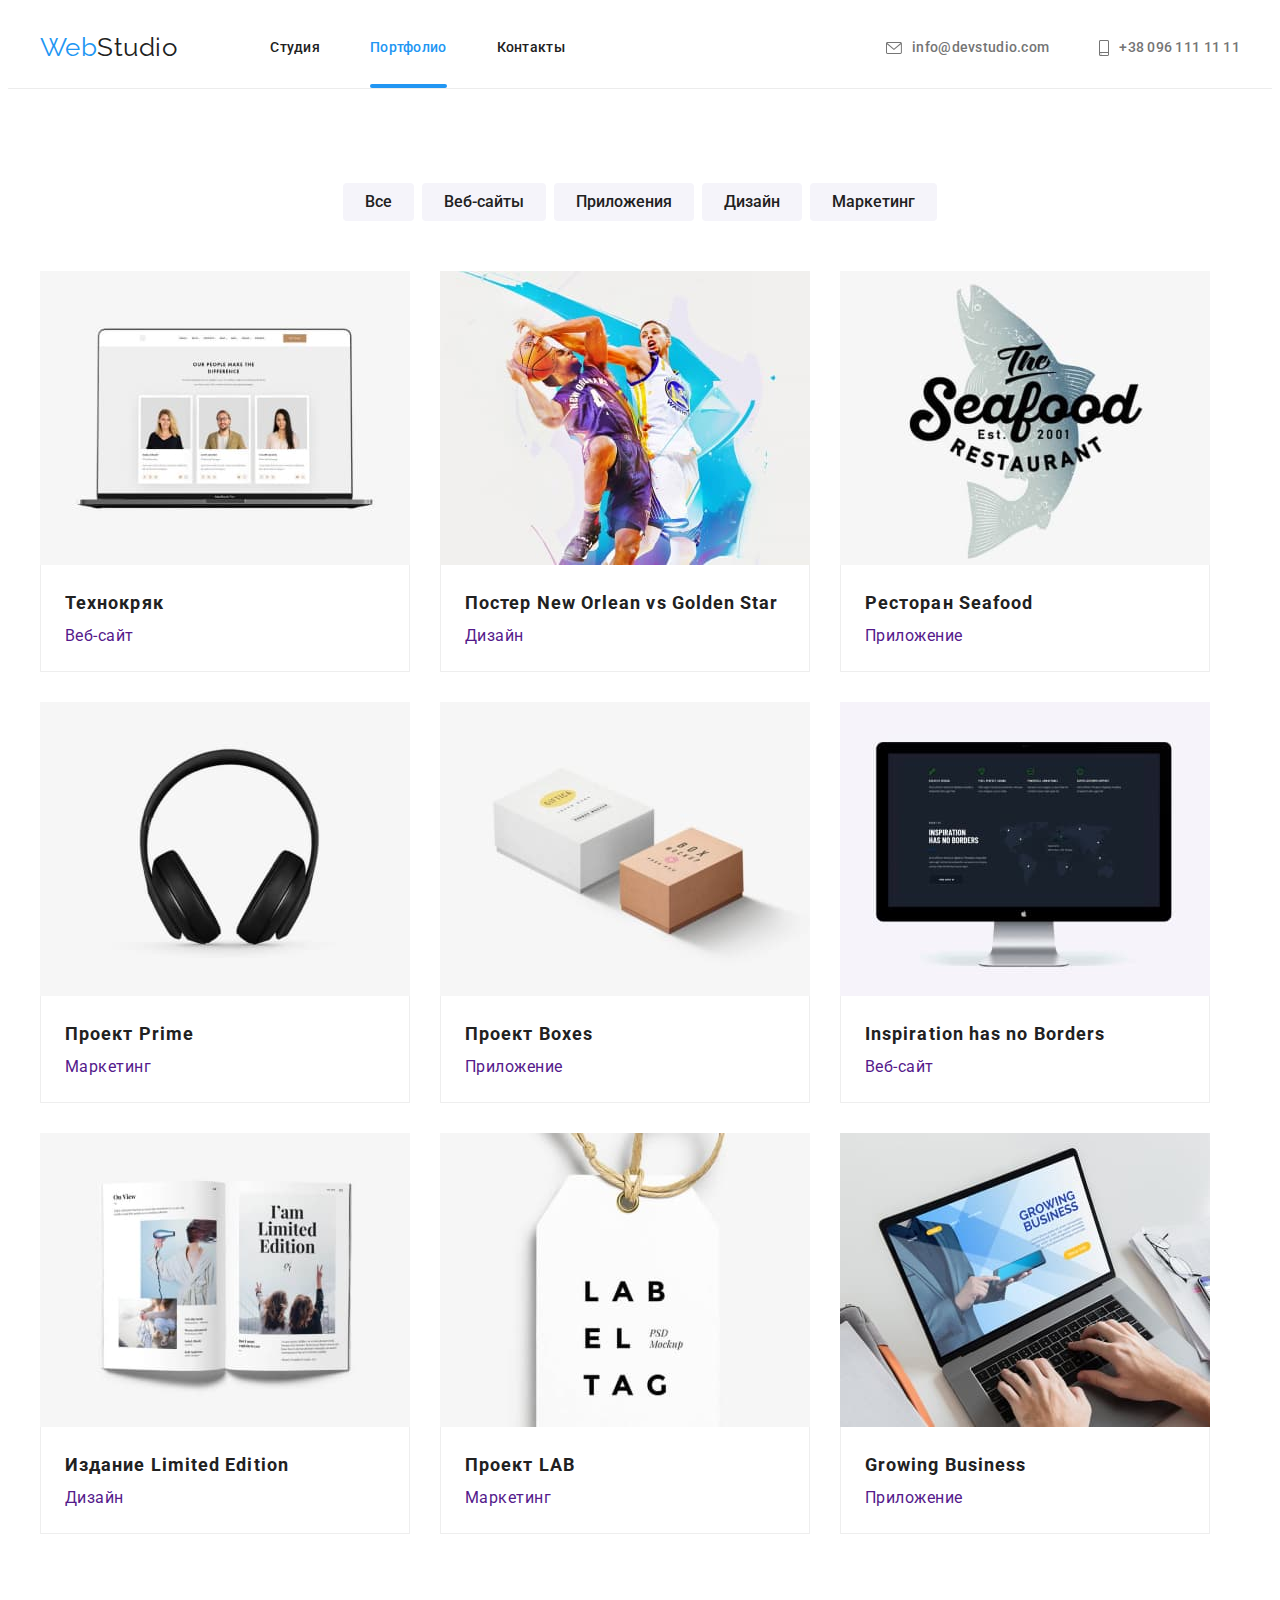
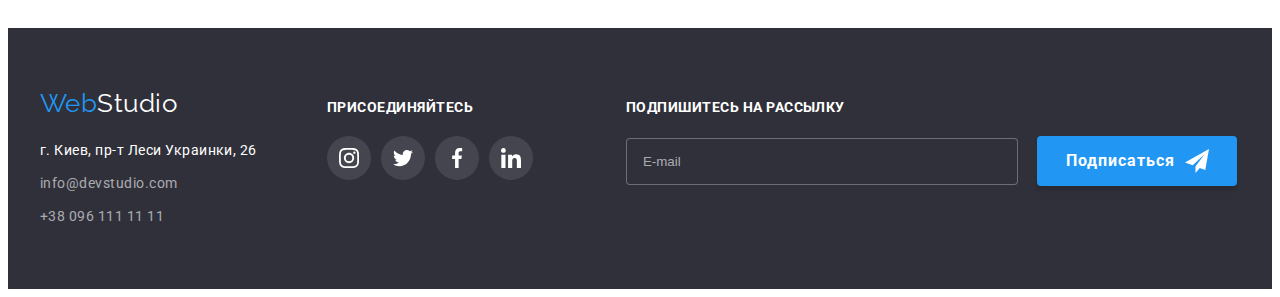
==== portfolio.html @ 21bdf168 "копирует файлы с д/з №7" ====
<!DOCTYPE html>
<html lang="ru">
<head>
    <meta charset="UTF-8">
    <meta http-equiv="X-UA-Compatible" content="IE=edge">
    <meta name="viewport" content="width=device-width, initial-scale=1.0">
    <link rel="preconnect" href="https://fonts.googleapis.com">
    <link rel="preconnect" href="https://fonts.gstatic.com" crossorigin>
    <link
        href="https://fonts.googleapis.com/css2?family=Raleway:wght@700&family=Roboto:wght@400;500;700;900&display=swap"
        rel="stylesheet">
    <link rel="stylesheet" href="https://cdnjs.cloudflare.com/ajax/libs/modern-normalize/1.1.0/modern-normalize.min.css"
        integrity="sha512-wpPYUAdjBVSE4KJnH1VR1HeZfpl1ub8YT/NKx4PuQ5NmX2tKuGu6U/JRp5y+Y8XG2tV+wKQpNHVUX03MfMFn9Q=="
        crossorigin="anonymous" referrerpolicy="no-referrer" />
    <link rel="stylesheet" href="./css/main.min.css">
    <title>Web Studio</title>
</head>
<body>
    <!-- Header -->
    <header class="page-header">
        <div class="container page-header__container">
            <a class="logo" href="./index.html"><span class="logo__first-word">Web</span>Studio</a>
            <nav class="nav">
                <ul class="nav__list">
                    <li class="nav__item"><a class="nav__link" href="./index.html">Студия</a></li>
                    <li class="nav__item"><a class="nav__link nav__link--current" href="./portfolio.html">Портфолио</a></li>
                    <li class="nav__item"><a class="nav__link" href="">Контакты</a></li>
                </ul>
            </nav>
            <ul class="head-contacts">
                <li class="head-contacts__item"><a class="head-contacts__link" href="mailto:info@devstudio.com">
                        <svg class="head-contacts__icon" width="16" height="12">
                            <use href="./images/icons.svg#icon-envelope"></use>
                        </svg>
                        <span>info@devstudio.com</span></a></li>
                <li class="head-contacts__item"><a class="head-contacts__link" href="tel:+380961111111">
                        <svg class="head-contacts__icon" width="10" height="16">
                            <use href="./images/icons.svg#icon-smartphone"></use>
                        </svg>
                        +38 096 111 11 11</a></li>
            </ul>
        </div>
    </header>
    <!-- Main section -->
    <main class="section">
        <section class="container">
            <!-- Buttons -->
            <ul class="port-buttons">
                <li class="port-button"><button class="port-button__link" type="button">Все</button></li>
                <li class="port-button"><button class="port-button__link" type="button">Веб-сайты</button></li>
                <li class="port-button"><button class="port-button__link" type="button">Приложения</button></li>
                <li class="port-button"><button class="port-button__link" type="button">Дизайн</button></li>
                <li class="port-button"><button class="port-button__link" type="button">Маркетинг</button></li>
            </ul>
            <!-- Cards -->
            <ul class="port-cards">
                <li class="port-card">
                    <a class="port-card__link" href="">
                        <div class="port-card__thumb">
                            <img class="port-card__img" src="./images/notebook.jpg" alt="ноутбук" width="370">
                            <div class="port-card__overlay">
                                <p class="port-card__label">Технокряк это современная площадка распространения коронавируса. Компании используют эту для цифрового 
                                    шпионажа и атак на защищённые сервера конкурентов.</p>
                            </div>
                        </div>                        
                        <div class="port-card__text">
                            <h2 class="port-card__title">Технокряк</h2>
                            <p class="port-card__desc">Веб-сайт</p>
                        </div>
                    </a>
                </li>
                <li class="port-card">
                    <a class="port-card__link" href="">
                        <div class="port-card__thumb">
                            <img class="port-card__img" src="./images/basketball.jpg" alt="Два баскетболиста с мячом" width="370">
                            <div class="port-card__overlay">
                                <p class="port-card__label">Технокряк это современная площадка распространения коронавируса. Компании используют эту для
                                        цифрового  шпионажа и атак на защищённые сервера конкурентов.</p>
                            </div>
                        </div>
                        <div class="port-card__text">
                            <h2 class="port-card__title">Постер New Orlean vs Golden Star</h2>
                            <p class="port-card__desc">Дизайн</p>
                         </div>
                    </a>
                </li>
                <li class="port-card">
                    <a class="port-card__link" href="">
                        <div class="port-card__thumb">
                            <img class="port-card__img" src="./images/shark.jpg" alt="Акула (эмблема ресторанов Seafood)" width="370">
                            <div class="port-card__overlay">
                                    <p class="port-card__label">Технокряк это современная площадка распространения коронавируса. Компании используют эту для
                                        цифрового шпионажа и атак на защищённые сервера конкурентов.</p>
                            </div>
                        </div>
                        <div class="port-card__text">
                            <h2 class="port-card__title">Ресторан Seafood</h2>
                            <p class="port-card__desc">Приложение</p>
                         </div>
                    </a>
                </li>
                <li class="port-card">
                    <a class="port-card__link" href="">
                        <div class="port-card__thumb">
                            <img class="port-card__img" src="./images/headphones.jpg" alt="Наушники" width="370">
                            <div class="port-card__overlay">
                                    <p class="port-card__label">Технокряк это современная площадка распространения коронавируса. Компании используют эту для
                                        цифрового шпионажа и атак на защищённые сервера конкурентов.</p>
                            </div>
                        </div>
                        <div class="port-card__text">
                            <h2 class="port-card__title">Проект Prime</h2>
                            <p class="port-card__desc">Маркетинг</p>
                        </div>
                    </a>
                </li>
                <li class="port-card">
                    <a class="port-card__link" href="">
                        <div class="port-card__thumb">
                            <img class="port-card__img" src="./images/boxes.jpg" alt="Две картонные коробки" width="370">
                            <div class="port-card__overlay">
                                    <p class="port-card__label">Технокряк это современная площадка распространения коронавируса. Компании используют эту для
                                        цифрового шпионажа и атак на защищённые сервера конкурентов.</p>
                            </div>
                        </div>
                        <div class="port-card__text">
                            <h2 class="port-card__title">Проект Boxes</h2>
                            <p class="port-card__desc">Приложение</p>
                        </div>
                    </a>
                </li>
                <li class="port-card">
                    <a class="port-card__link" href="">
                        <div class="port-card__thumb">
                            <img class="port-card__img" src="./images/monitor.jpg" alt="Монитор компьютера" width="370">
                            <div class="port-card__overlay">
                                    <p class="port-card__label">Технокряк это современная площадка распространения коронавируса. Компании используют эту для
                                        цифрового шпионажа и атак на защищённые сервера конкурентов.</p>
                            </div>
                        </div>
                        <div class="port-card__text">
                            <h2 class="port-card__title">Inspiration has no Borders</h2>
                            <p class="port-card__desc">Веб-сайт</p>
                        </div>
                    </a>
                </li>
                <li class="port-card">
                    <a class="port-card__link" href="">
                        <div class="port-card__thumb">
                            <img class="port-card__img" src="./images/magazine.jpg" alt="Журнал" width="370">
                            <div class="port-card__overlay">
                                    <p class="port-card__label">Технокряк это современная площадка распространения коронавируса. Компании используют эту для
                                        цифрового шпионажа и атак на защищённые сервера конкурентов.</p>
                            </div>
                        </div>
                        <div class="port-card__text">
                            <h2 class="port-card__title">Издание Limited Edition</h2>
                            <p class="port-card__desc">Дизайн</p>
                        </div>
                    </a>
                </li>
                <li class="port-card">
                    <a class="port-card__link" href="">
                        <div class="port-card__thumb">
                            <img class="port-card__img" src="./images/label.jpg" alt="бирка" width="370">
                            <div class="port-card__overlay">
                                    <p class="port-card__label">Технокряк это современная площадка распространения коронавируса. Компании используют эту для
                                        цифрового шпионажа и атак на защищённые сервера конкурентов.</p>
                            </div>
                        </div>
                        <div class="port-card__text">
                            <h2 class="port-card__title">Проект LAB</h2>
                            <p class="port-card__desc">Маркетинг</p>
                        </div>
                    </a>
                </li>
                <li class="port-card">
                    <a class="port-card__link" href="">
                        <div class="port-card__thumb">
                            <img class="port-card__img" src="./images/laptop.jpg" alt="Руки человека на клавиатуре ноутбука" width="370">
                            <div class="port-card__overlay">
                                <p class="port-card__label">Технокряк это современная площадка распространения коронавируса. Компании используют эту для
                                        цифрового шпионажа и атак на защищённые сервера конкурентов.</p>
                            </div>
                        </div>
                        <div class="port-card__text">
                            <h2 class="port-card__title">Growing Business</h2>
                            <p class="port-card__desc">Приложение</p>
                        </div>
                    </a>
                </li>                                                                                                                  
            </ul>
        </section>
    </main>
    <!-- Footer -->
    <footer class="footer">
        <div class="container footer__container">
            <div class="footer__box">
                <a class="logo footer__logo link" href="./index.html"><span class="logo__first-word">Web</span>Studio</a>
                <address>
                    <ul class="foot-contacts">
                        <li class="foot-contacts__item"><a class="foot-contacts__link foot-contacts__link--light-color"
                                href="https://goo.gl/maps/nCjtymXbm6rQkcYK9">г. Киев, пр-т Леси Украинки, 26</a></li>
                        <li class="foot-contacts__item"><a class="foot-contacts__link"
                                href="mailto:info@devstudio.com">info@devstudio.com</a>
                        </li>
                        <li class="foot-contacts__item"><a class="foot-contacts__link" href="tel:+380961111111">+38 096 111
                                11 11</a></li>
                    </ul>
                </address>
            </div>
            <div class="footer__box">
                <p class="footer-socials__call">присоединяйтесь</p>
                <ul class="footer-socials__list">
                    <li class="footer-socials__item">
                        <a class="footer-socials__link" href="" aria-label="instagram">
                            <svg class="footer-socials__icon" width="20" height="20">
                                <use href="./images/icons.svg#icon-instagram"></use>
                            </svg>
                        </a>
                    </li>
                    <li class="footer-socials__item">
                        <a class="footer-socials__link" href="" aria-label="twitter">
                            <svg class="footer-socials__icon" width="20" height="20">
                                <use href="./images/icons.svg#icon-twitter"></use>
                            </svg>
                        </a>
                    </li>
                    <li class="footer-socials__item">
                        <a class="footer-socials__link" href="" aria-label="facebook">
                            <svg class="footer-socials__icon" width="20" height="20">
                                <use href="./images/icons.svg#icon-facebook"></use>
                            </svg>
                        </a>
                    </li>
                    <li class="footer-socials__item">
                        <a class="footer-socials__link" href="" aria-label="linkedin">
                            <svg class="footer-socials__icon" width="20" height="20">
                                <use href="./images/icons.svg#icon-linkedin"></use>
                            </svg>
                        </a>
                    </li>
                </ul>
            </div>
            <div class="footer__box">
                <form name="signup-form">
                    <p class="signup__call">Подпишитесь на рассылку</p>
                    <label>
                        <input type="email" name="email" class="signup__input" placeholder="E-mail" />
                    </label>
                    <button type="submit" class="button">
                        <span>Подписаться</span>
                        <svg class="signup__icon" width="24" height="24">
                            <use href="./images/icons.svg#icon-send"></use>
                        </svg>
                    </button>
                </form>
            </div>
        </div>
    </footer>
</body>
</html>
---- css/main.min.css ----
.nav__link,.head-contacts__link,.logo,.foot-contacts__link,.port-card__link{text-decoration:none}.nav__item,.head-contacts__item,.feature,.service,.member,.member__socials,.clients,.foot-contacts__item,.footer-socials__item,.port-buttons,.port-cards{list-style-type:none}.nav__link,.head-contacts__link{position:relative;font-size:14px;line-height:1.14;letter-spacing:0.02em;font-weight:500;-webkit-transition:color 250ms cubic-bezier(0.4, 0, 0.2, 1);transition:color 250ms cubic-bezier(0.4, 0, 0.2, 1)}.nav__link:hover,.head-contacts__link:hover,.nav__link:focus,.head-contacts__link:focus{color:#2196f3}.button,.port-button__link{cursor:pointer;border:none;border-radius:4px}.button{display:-webkit-inline-box;display:-ms-inline-flexbox;display:inline-flex;-webkit-box-align:center;-ms-flex-align:center;align-items:center;-webkit-box-pack:center;-ms-flex-pack:center;justify-content:center;padding:10px;min-width:200px;min-height:50px;font-family:inherit;font-weight:700;font-size:16px;line-height:1.87;letter-spacing:0.06em;color:#fff;background-color:#2196f3;-webkit-box-shadow:0px 4px 4px rgba(0,0,0,0.15);box-shadow:0px 4px 4px rgba(0,0,0,0.15);-webkit-transition:background-color 250ms cubic-bezier(0.4, 0, 0.2, 1);transition:background-color 250ms cubic-bezier(0.4, 0, 0.2, 1)}.button:hover,.button:focus{background-color:#188ce8}.contact-form__input,.contact-form__feedback{display:block;width:100%;border:1px solid rgba(33,33,33,0.2);border-radius:4px;color:#212121;-webkit-transition:border 250ms cubic-bezier(0.4, 0, 0.2, 1);transition:border 250ms cubic-bezier(0.4, 0, 0.2, 1);font-size:14px;line-height:1.14;letter-spacing:0.01em}.contact-form__input:focus,.contact-form__feedback:focus{border:1px solid #2196f3;outline:white}ul{margin:0;padding:0}h1,h2,h3,h4,h5,h6,p{margin:0}body{font-family:'Roboto', sans-serif;font-weight:400;letter-spacing:0.03em;color:#757575}.container{width:1200px;padding-left:15px;padding-right:15px;margin:0 auto}.section{padding-top:94px;padding-bottom:94px}.section--top-padding-no{padding-top:0}.section--grey{background-color:#f5f4fa}.section__title{margin-bottom:50px;font-size:36px;line-height:1.17;text-align:center;letter-spacing:0.03em;color:#212121}.page-header{border-bottom:1px solid #ececec}.page-header__container{display:-webkit-box;display:-ms-flexbox;display:flex;-webkit-box-align:center;-ms-flex-align:center;align-items:center}.nav__list{display:-webkit-box;display:-ms-flexbox;display:flex;margin-left:93px}.nav__item:not(:last-child){margin-right:50px}.nav__link{display:block;padding-top:32px;padding-bottom:32px;color:#212121}.nav__link--current{color:#2196f3}.nav__link--current::after{display:inline-block;position:absolute;content:'';left:0;bottom:0;width:100%;height:4px;border-radius:2px;background-color:#2196f3}.head-contacts{display:-webkit-box;display:-ms-flexbox;display:flex;margin-left:auto}.head-contacts__item:not(:last-child){margin-right:50px}.head-contacts__link{display:-webkit-box;display:-ms-flexbox;display:flex;-webkit-box-align:center;-ms-flex-align:center;align-items:center;padding-top:32px;padding-bottom:32px;color:#757575}.head-contacts__icon{margin-right:10px;fill:currentColor}.logo{display:inline-block;font-family:'Raleway', sans-serif;font-size:26px;line-height:1.2;font-weight:400;color:#212121}.logo__first-word{color:#2196f3}.hero{max-width:1600px;min-height:600px;margin-right:auto;margin-left:auto;padding-top:200px;padding-bottom:200px;text-align:center;background-image:-webkit-gradient(linear, left top, right top, from(rgba(47,48,58,0.4)), to(rgba(47,48,58,0.4))),url(../images/hero-background.jpg);background-image:linear-gradient(to right, rgba(47,48,58,0.4), rgba(47,48,58,0.4)),url(../images/hero-background.jpg);background-position:center;background-color:black}.site-title{max-width:696px;margin-left:auto;margin-right:auto;margin-bottom:30px;font-weight:900;font-size:44px;line-height:1.36;text-align:center;letter-spacing:0.06em;text-transform:uppercase;color:#fff}.backdrop{position:fixed;top:0;left:0;width:100%;height:100%;background-color:rgba(0,0,0,0.5);z-index:2;opacity:1;-webkit-transition:opacity 250ms cubic-bezier(0.4, 0, 0.2, 1);transition:opacity 250ms cubic-bezier(0.4, 0, 0.2, 1)}.backdrop.is-hidden{pointer-events:none;opacity:0}.backdrop.is-hidden .modal{-webkit-transform:translate(-50%, -50%) scale(1.1);transform:translate(-50%, -50%) scale(1.1);opacity:0}.modal{position:absolute;top:50%;left:50%;min-height:581px;width:528px;padding:40px 39px 40px 41px;border-radius:4px;text-align:center;background-color:#fff;-webkit-box-shadow:0px 1px 3px rgba(0,0,0,0.12),0px 1px 1px rgba(0,0,0,0.14),0px 2px 1px rgba(0,0,0,0.2);box-shadow:0px 1px 3px rgba(0,0,0,0.12),0px 1px 1px rgba(0,0,0,0.14),0px 2px 1px rgba(0,0,0,0.2);opacity:1;-webkit-transform:translate(-50%, -50%) scale(1);transform:translate(-50%, -50%) scale(1);-webkit-transition:opacity 250ms cubic-bezier(0.4, 0, 0.2, 1),-webkit-transform 250ms cubic-bezier(0.4, 0, 0.2, 1);transition:opacity 250ms cubic-bezier(0.4, 0, 0.2, 1),-webkit-transform 250ms cubic-bezier(0.4, 0, 0.2, 1);transition:transform 250ms cubic-bezier(0.4, 0, 0.2, 1),opacity 250ms cubic-bezier(0.4, 0, 0.2, 1);transition:transform 250ms cubic-bezier(0.4, 0, 0.2, 1),opacity 250ms cubic-bezier(0.4, 0, 0.2, 1),-webkit-transform 250ms cubic-bezier(0.4, 0, 0.2, 1)}.close-button{position:absolute;top:8px;right:8px;display:-webkit-inline-box;display:-ms-inline-flexbox;display:inline-flex;-webkit-box-align:center;-ms-flex-align:center;align-items:center;width:30px;height:30px;cursor:pointer;color:#000;background-color:#fff;border:1px solid rgba(0,0,0,0.1);border-radius:50%;-webkit-transition:color 250ms cubic-bezier(0.4, 0, 0.2, 1);transition:color 250ms cubic-bezier(0.4, 0, 0.2, 1)}.close-button:focus,.close-button:hover{color:#2196f3}.close-icon{fill:currentColor}.contact-form__call{margin-bottom:30px;font-weight:700;font-size:20px;line-height:1.15;color:#212121}.contact-form__field{position:relative;display:block}.contact-form__field:not(:last-child){margin-bottom:28px}.contact-form__label{position:absolute;top:-4px;left:0;-webkit-transform:translateY(-100%);transform:translateY(-100%);font-size:12px;line-height:1.14;letter-spacing:0.01em;color:#757575}.contact-form__input{padding:12px 42px}.contact-form__input:focus+.contact-form__icon{fill:#2196f3}.contact-form__icon{position:absolute;top:50%;left:12px;-webkit-transform:translateY(-50%);transform:translateY(-50%);-webkit-transition:fill 250ms cubic-bezier(0.4, 0, 0.2, 1);transition:fill 250ms cubic-bezier(0.4, 0, 0.2, 1)}.contact-form__feedback{height:120px;margin-top:4px;padding:12px 16px;resize:none;color:#212121}.contact-form__feedback::-webkit-input-placeholder{font-size:14px;line-height:1.14;letter-spacing:0.01em;color:rgba(117,117,117,0.5)}.contact-form__feedback:-ms-input-placeholder{font-size:14px;line-height:1.14;letter-spacing:0.01em;color:rgba(117,117,117,0.5)}.contact-form__feedback::-ms-input-placeholder{font-size:14px;line-height:1.14;letter-spacing:0.01em;color:rgba(117,117,117,0.5)}.contact-form__feedback::placeholder{font-size:14px;line-height:1.14;letter-spacing:0.01em;color:rgba(117,117,117,0.5)}.contact-form__policy{position:relative;display:block;margin-bottom:30px;font-size:14px;line-height:1.71;color:#757575}.contact-form__checkbox{-webkit-appearance:none;-moz-appearance:none;appearance:none}.contact-form__checkbox:checked ~ .checkbox-icon{background-color:#2196f3;border:none}.contact-form__agreement{color:#2196f3}.checkbox-icon{position:absolute;top:50%;left:0;-webkit-transform:translateY(-50%);transform:translateY(-50%);border:2px solid #212121;border-radius:2px}.features{display:-webkit-box;display:-ms-flexbox;display:flex}.feature{width:calc((100%-30px * 3) / 4);margin-right:30px}.feature:nth-child(4n){margin-right:0}.feature__thumb{display:-webkit-box;display:-ms-flexbox;display:flex;-webkit-box-align:center;-ms-flex-align:center;align-items:center;-webkit-box-pack:center;-ms-flex-pack:center;justify-content:center;width:270px;height:120px;border-radius:4px;margin-bottom:30px;background-color:#f5f4fa}.feature__subtitle{margin-bottom:10px;font-size:14px;line-height:1.14;text-transform:uppercase;color:#212121}.feature__desc{font-size:14px;line-height:1.71}.services{display:-webkit-box;display:-ms-flexbox;display:flex}.service{position:relative;text-align:center;z-index:1}.service:not(:nth-child(3n)){margin-right:30px}.service__img{display:block}.service__title{position:absolute;left:0;bottom:0;width:100%;padding-top:27px;padding-bottom:27px;overflow:hidden;font-weight:700;font-size:14px;line-height:1.14;text-transform:uppercase;color:#fff;background-color:rgba(47,48,58,0.8)}.members{display:-webkit-box;display:-ms-flexbox;display:flex}.member{-webkit-box-shadow:0px 1px 3px rgba(0,0,0,0.12),0px 1px 1px rgba(0,0,0,0.14),0px 2px 1px rgba(0,0,0,0.2);box-shadow:0px 1px 3px rgba(0,0,0,0.12),0px 1px 1px rgba(0,0,0,0.14),0px 2px 1px rgba(0,0,0,0.2);border-radius:0px 0px 4px 4px}.member:not(:nth-child(4n)){margin-right:30px}.member__about{padding:30px 32px;background-color:#fff}.member__name{font-weight:500;font-size:16px;line-height:1.19;text-align:center;color:#212121}.member__position{margin-top:10px;font-size:16px;line-height:1.19;text-align:center}.member__socials{display:-webkit-box;display:-ms-flexbox;display:flex;margin-top:16px}.member__social:not(:last-child){margin-right:10px}.member__link{display:-webkit-box;display:-ms-flexbox;display:flex;-webkit-box-align:center;-ms-flex-align:center;align-items:center;-webkit-box-pack:center;-ms-flex-pack:center;justify-content:center;width:44px;height:44px;border-radius:50%;color:#afb1b8;-webkit-transition:color 250ms cubic-bezier(0.4, 0, 0.2, 1),background-color 250ms cubic-bezier(0.4, 0, 0.2, 1);transition:color 250ms cubic-bezier(0.4, 0, 0.2, 1),background-color 250ms cubic-bezier(0.4, 0, 0.2, 1)}.member__link:hover,.member__link:focus{color:#fff;background-color:#2196f3}.member__icon-link{fill:currentColor}.clients{display:-webkit-box;display:-ms-flexbox;display:flex}.client:not(:last-child){margin-right:30px}.client__link{display:-webkit-box;display:-ms-flexbox;display:flex;-webkit-box-align:center;-ms-flex-align:center;align-items:center;-webkit-box-pack:center;-ms-flex-pack:center;justify-content:center;width:170px;height:95px;border:1px solid #afb1b8;border-radius:4px;color:#afb1b8;-webkit-transition:color 250ms cubic-bezier(0.4, 0, 0.2, 1),border 250ms cubic-bezier(0.4, 0, 0.2, 1);transition:color 250ms cubic-bezier(0.4, 0, 0.2, 1),border 250ms cubic-bezier(0.4, 0, 0.2, 1)}.client__link:hover,.client__link:focus{border:1px solid #2196f3;color:#2196f3}.client__icon{fill:currentColor}.footer{background-color:#2f303a;padding-top:60px;padding-bottom:60px}.footer__container{display:-webkit-box;display:-ms-flexbox;display:flex;-webkit-box-align:baseline;-ms-flex-align:baseline;align-items:baseline}.footer__logo{color:#fff;margin-bottom:20px}.footer__box:first-child{margin-right:70px}.footer__box:nth-child(2){margin-right:93px}.foot-contacts{font-style:normal}.foot-contacts__item:not(:last-child){margin-bottom:9px}.foot-contacts__link{font-size:14px;line-height:1.71;color:rgba(255,255,255,0.6)}.foot-contacts__link--light-color{color:#fff}.signup__input{margin-right:15px;width:358px;padding:15px 16px;border:1px solid rgba(255,255,255,0.3);border-radius:4px;color:#fff;background-color:#2f303a}.signup__input::-webkit-input-placeholder{color:rgba(255,255,255,0.6)}.signup__input:-ms-input-placeholder{color:rgba(255,255,255,0.6)}.signup__input::-ms-input-placeholder{color:rgba(255,255,255,0.6)}.signup__input::placeholder{color:rgba(255,255,255,0.6)}.signup__icon{margin-left:10px}.footer-socials__call,.signup__call{margin-bottom:20px;font-weight:700;font-size:14px;line-height:1.14;text-transform:uppercase;color:#fff}.footer-socials__list{display:-webkit-box;display:-ms-flexbox;display:flex}.footer-socials__item:not(:last-child){margin-right:10px}.footer-socials__link{display:-webkit-box;display:-ms-flexbox;display:flex;-webkit-box-align:center;-ms-flex-align:center;align-items:center;-webkit-box-pack:center;-ms-flex-pack:center;justify-content:center;width:44px;height:44px;border-radius:50%;color:#fff;background-color:rgba(255,255,255,0.1);-webkit-transition:background-color 250ms cubic-bezier(0.4, 0, 0.2, 1);transition:background-color 250ms cubic-bezier(0.4, 0, 0.2, 1)}.footer-socials__link:hover,.footer-socials__link:focus{background-color:#2196f3}.footer-socials__icon{fill:currentColor}.port-buttons{display:-webkit-box;display:-ms-flexbox;display:flex;-webkit-box-pack:center;-ms-flex-pack:center;justify-content:center;margin-bottom:50px}.port-button:not(:last-child){margin-right:8px}.port-button__link{padding:6px 22px;font-family:inherit;font-weight:500;font-size:16px;line-height:1.62;text-align:center;color:#212121;background-color:#f5f4fa;-webkit-transition:color 250ms cubic-bezier(0.4, 0, 0.2, 1),background-color 250ms cubic-bezier(0.4, 0, 0.2, 1),-webkit-box-shadow 250ms cubic-bezier(0.4, 0, 0.2, 1);transition:color 250ms cubic-bezier(0.4, 0, 0.2, 1),background-color 250ms cubic-bezier(0.4, 0, 0.2, 1),-webkit-box-shadow 250ms cubic-bezier(0.4, 0, 0.2, 1);transition:box-shadow 250ms cubic-bezier(0.4, 0, 0.2, 1),color 250ms cubic-bezier(0.4, 0, 0.2, 1),background-color 250ms cubic-bezier(0.4, 0, 0.2, 1);transition:box-shadow 250ms cubic-bezier(0.4, 0, 0.2, 1),color 250ms cubic-bezier(0.4, 0, 0.2, 1),background-color 250ms cubic-bezier(0.4, 0, 0.2, 1),-webkit-box-shadow 250ms cubic-bezier(0.4, 0, 0.2, 1)}.port-button__link:focus,.port-button__link:hover{color:#fff;background-color:#2196f3;-webkit-box-shadow:0px 3px 1px rgba(0,0,0,0.1),0px 1px 2px rgba(0,0,0,0.08),0px 2px 2px rgba(0,0,0,0.12);box-shadow:0px 3px 1px rgba(0,0,0,0.1),0px 1px 2px rgba(0,0,0,0.08),0px 2px 2px rgba(0,0,0,0.12)}.port-cards{display:-webkit-box;display:-ms-flexbox;display:flex;-ms-flex-wrap:wrap;flex-wrap:wrap;margin:-15px}.port-card{width:calc(100% - 60px)/3;margin:15px}.port-card:hover,.port-card:focus{-webkit-box-shadow:0px 1px 1px rgba(0,0,0,0.12),0px 4px 4px rgba(0,0,0,0.06),1px 4px 6px rgba(0,0,0,0.16);box-shadow:0px 1px 1px rgba(0,0,0,0.12),0px 4px 4px rgba(0,0,0,0.06),1px 4px 6px rgba(0,0,0,0.16)}.port-card__thumb{position:relative;overflow:hidden}.port-card__img{display:block}.port-card__overlay{position:absolute;top:0;left:0;width:100%;height:100%;background-color:rgba(33,150,243,0.9);-webkit-transform:translateY(100%);transform:translateY(100%);-webkit-transition:-webkit-transform 250ms cubic-bezier(0.4, 0, 0.2, 1);transition:-webkit-transform 250ms cubic-bezier(0.4, 0, 0.2, 1);transition:transform 250ms cubic-bezier(0.4, 0, 0.2, 1);transition:transform 250ms cubic-bezier(0.4, 0, 0.2, 1), -webkit-transform 250ms cubic-bezier(0.4, 0, 0.2, 1)}.port-card__link:hover .port-card__overlay{-webkit-transform:translateY(0);transform:translateY(0)}.port-card__link:focus .port-card__overlay{-webkit-transform:translateY(0);transform:translateY(0)}.port-card__label{padding:24px 63px;font-size:18px;line-height:1.56;color:#fff}.port-card__text{padding:20px 24px;border-right:1px solid #eee;border-left:1px solid #eee;border-bottom:1px solid #eee}.port-card__title{font-size:18px;line-height:2;letter-spacing:0.06em;color:#212121}.port-card__desc{font-size:16px;line-height:1.87}
/*# sourceMappingURL=main.min.css.map */
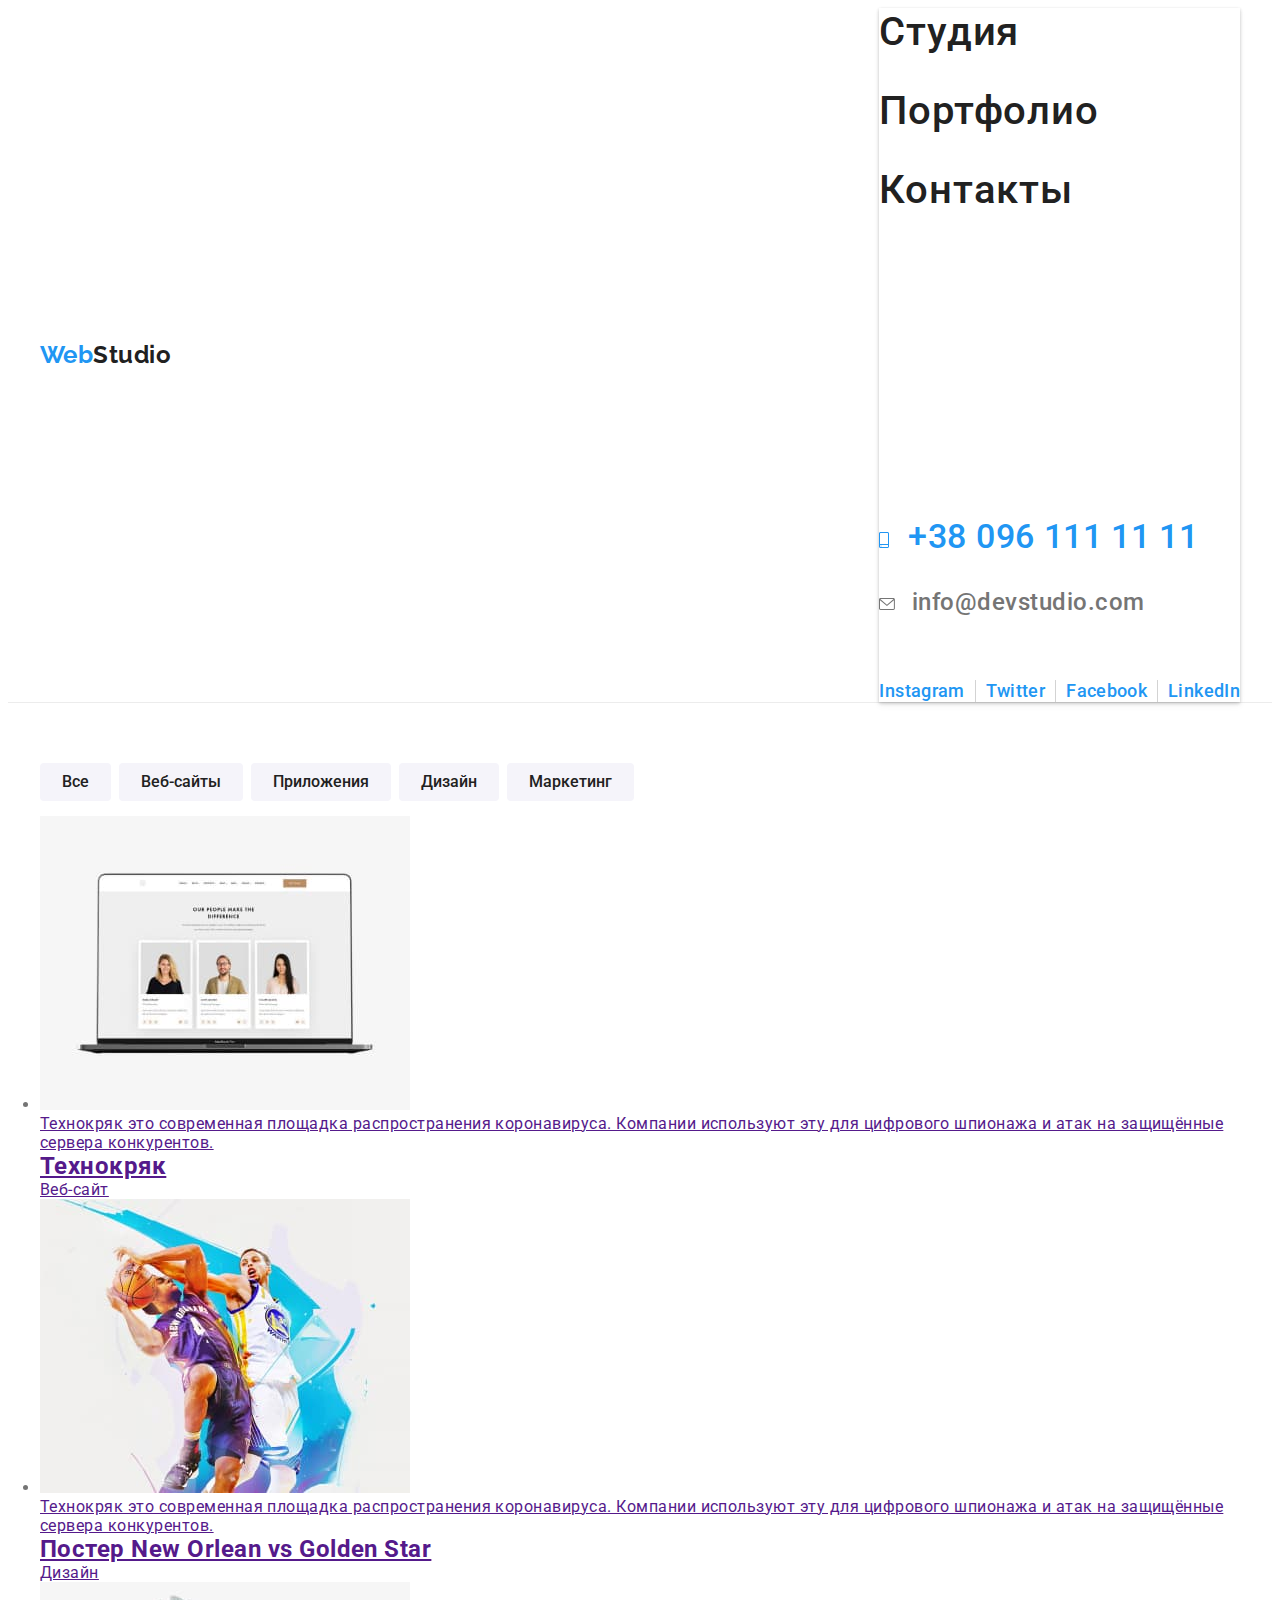
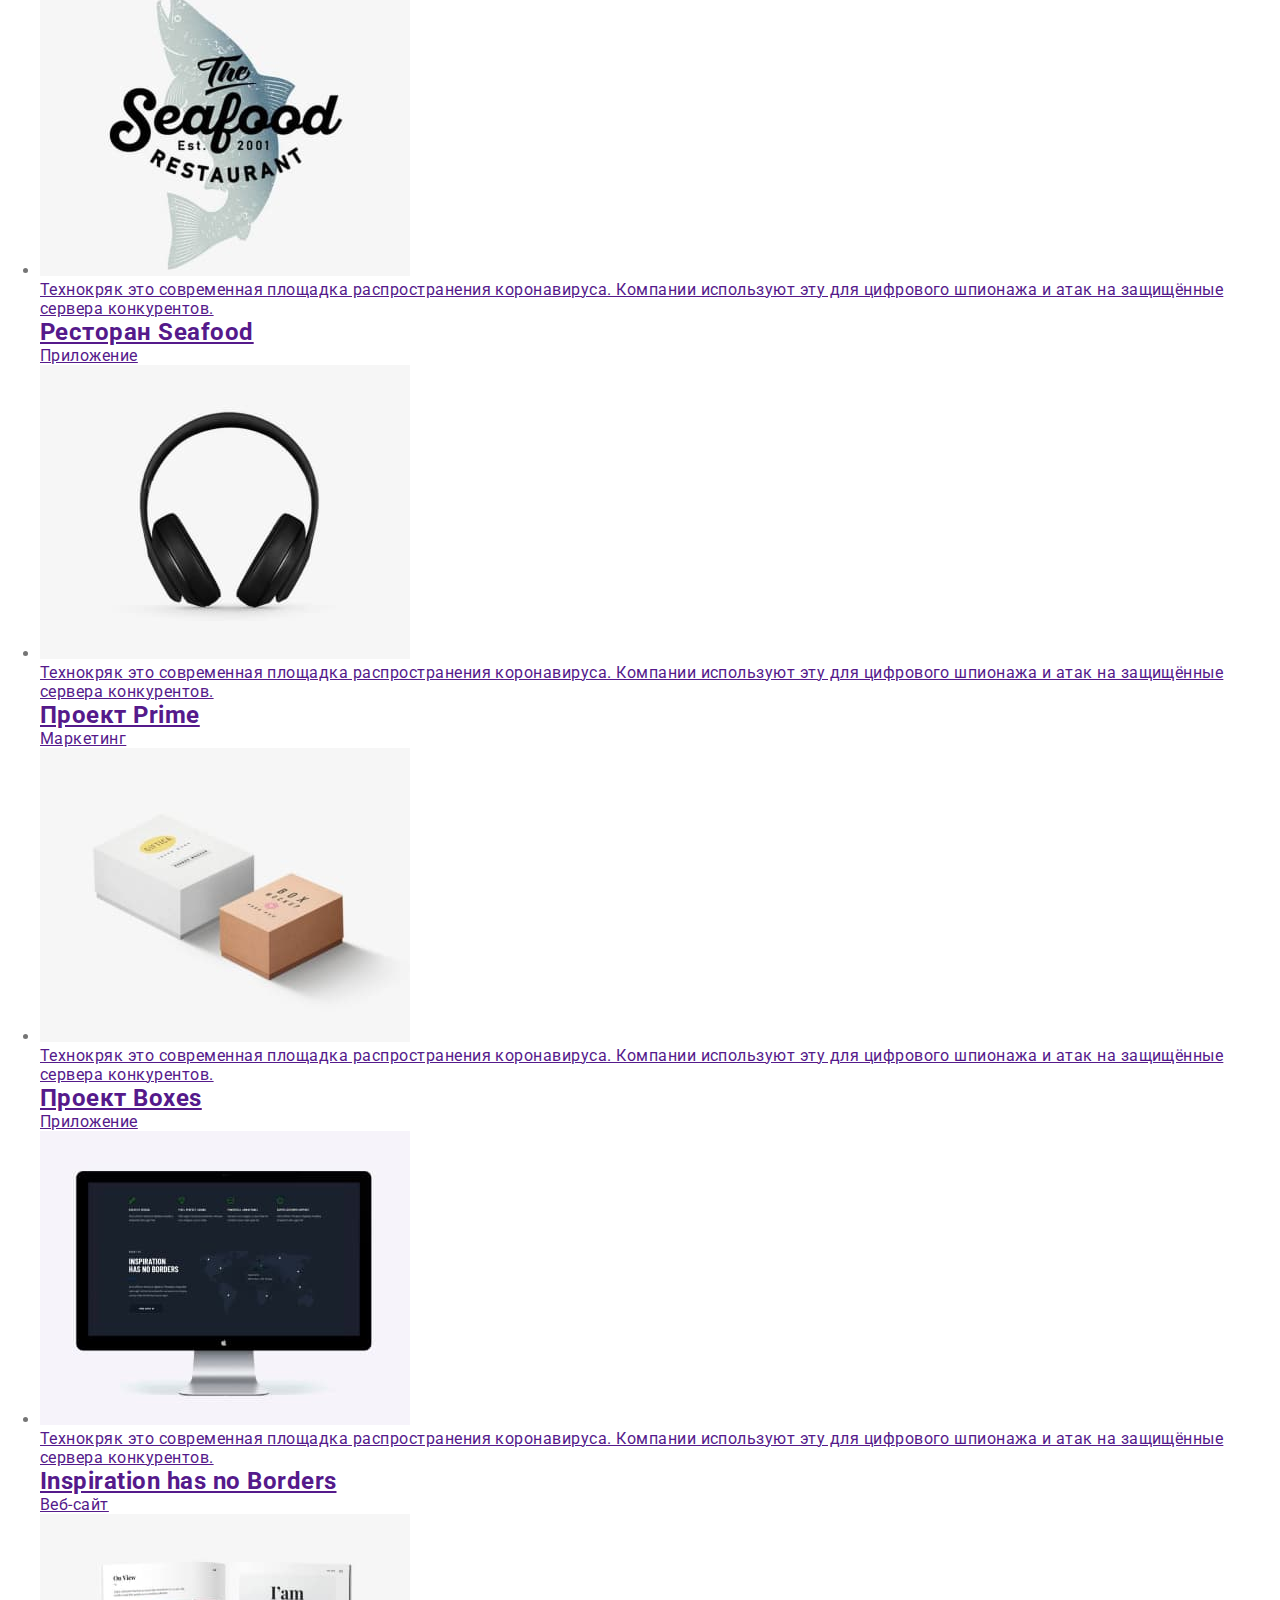
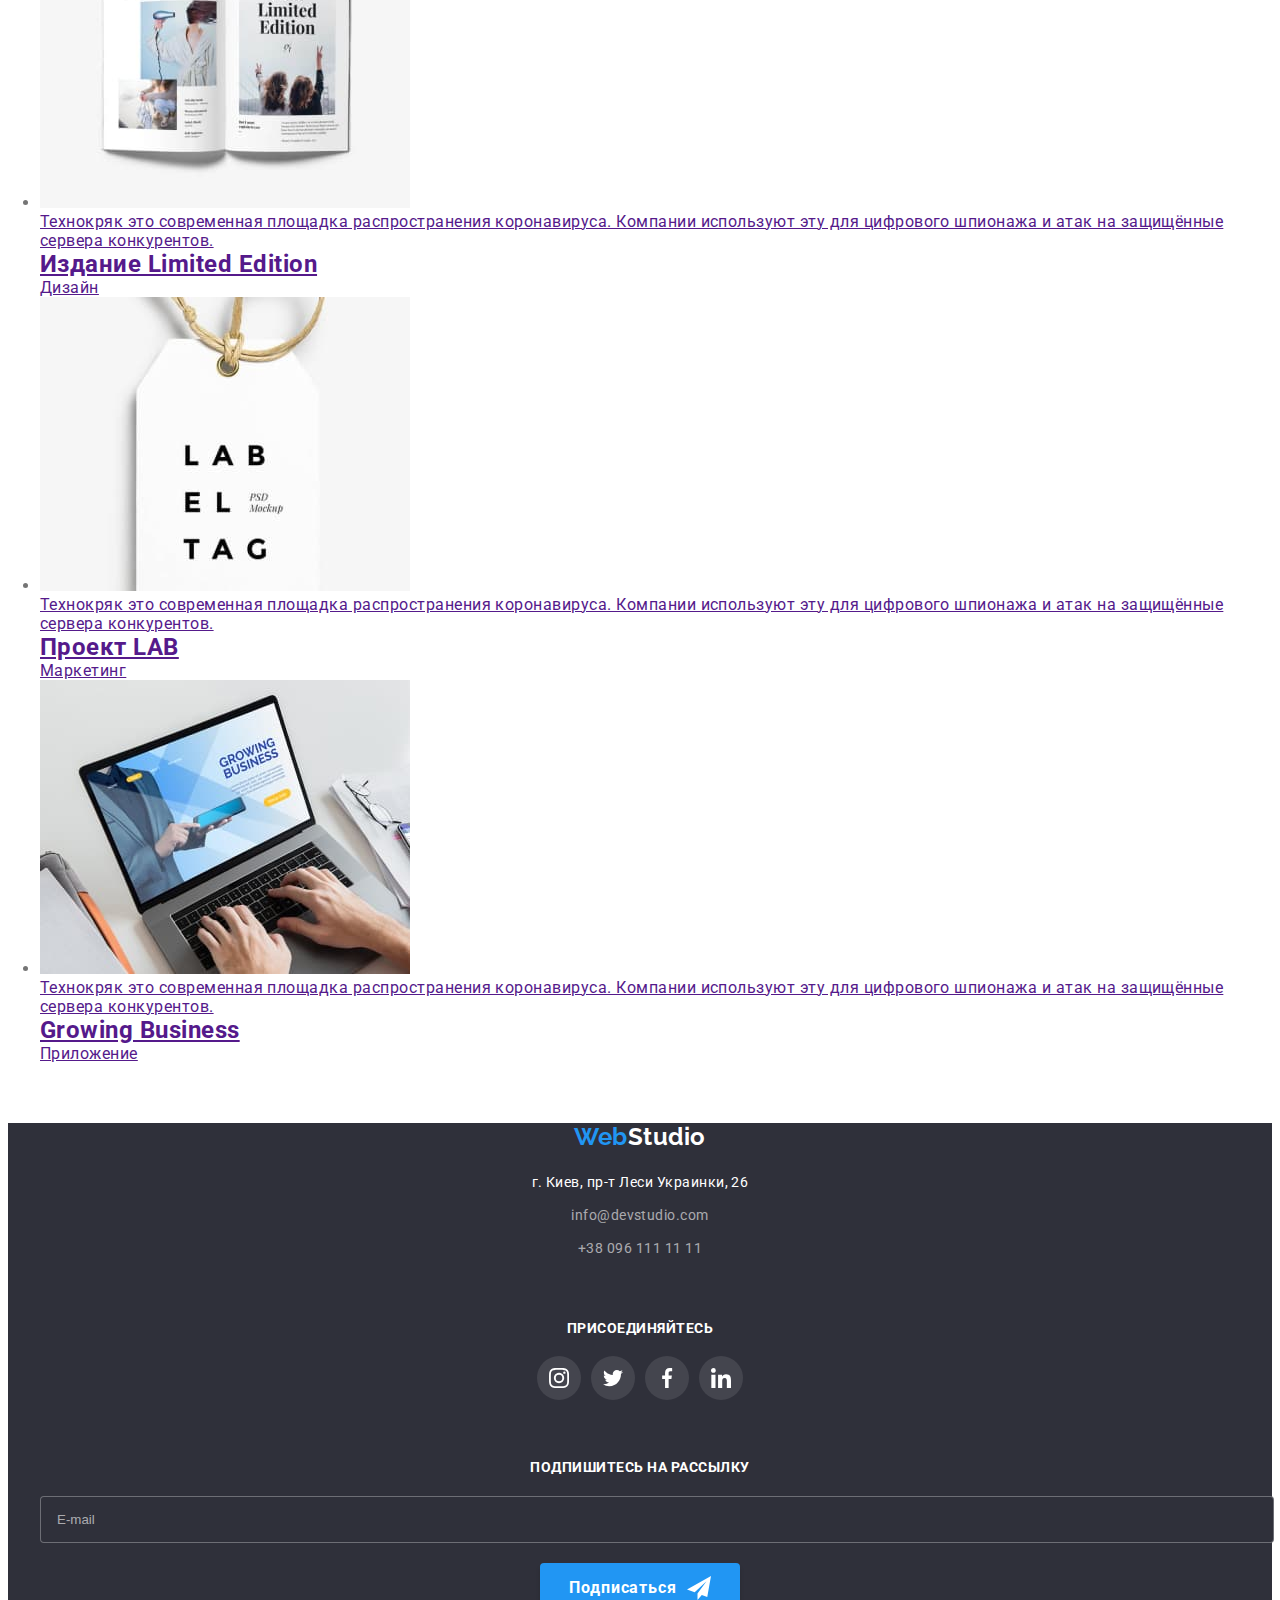
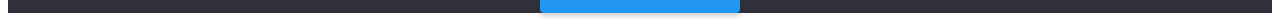
==== commit 565debb3: "стилизирует кнопки в портфолио на мобилку" ====
--- a/portfolio.html
+++ b/portfolio.html
@@ -21,24 +21,45 @@
         <div class="container page-header__container">
             <a class="logo" href="./index.html"><span class="logo__first-word">Web</span>Studio</a>
             <nav class="nav">
-                <ul class="nav__list">
-                    <li class="nav__item"><a class="nav__link" href="./index.html">Студия</a></li>
-                    <li class="nav__item"><a class="nav__link nav__link--current" href="./portfolio.html">Портфолио</a></li>
-                    <li class="nav__item"><a class="nav__link" href="">Контакты</a></li>
-                </ul>
+                <button type="button" class="menu__button" aria-expanded="false" aria-controls="menu-container"
+                    data-menu-button>
+                    <svg class="menu__icon" width="40" height="40" aria-label="Переключатель мобильного меню">
+                        <use class="icon-cross" href="./images/icons.svg#icon-cross"></use>
+                        <use class="icon-menu" href="./images/icons.svg#icon-menu"></use>
+                    </svg>
+                </button>
+                <div class="menu__container" id="menu-container" data-menu>
+                    <ul class="nav__list">
+                        <li class="nav__item"><a class="nav__link nav__link--current" href="./index.html">Студия</a></li>
+                        <li class="nav__item"><a class="nav__link" href="./portfolio.html">Портфолио</a></li>
+                        <li class="nav__item"><a class="nav__link" href="">Контакты</a></li>
+                    </ul>
+                    <ul class="head-contacts">
+                        <li class="head-contacts__item"><a class="head-contacts__link head-contacts__link--big"
+                                href="tel:+380961111111">
+                                <svg class="head-contacts__icon" width="10" height="16">
+                                    <use href="./images/icons.svg#icon-smartphone"></use>
+                                </svg>
+                                +38 096 111 11 11</a></li>
+                        <li class="head-contacts__item"><a class="head-contacts__link head-contacts__link--small"
+                                href="mailto:info@devstudio.com">
+                                <svg class="head-contacts__icon" width="16" height="12">
+                                    <use href="./images/icons.svg#icon-envelope"></use>
+                                </svg>
+                                <span>info@devstudio.com</span></a></li>
+                    </ul>
+                    <ul class="head-socials">
+                        <li class="head-socials__item"><a class="head-socials__link" href="">Instagram</a>
+                        </li>
+                        <li class="head-socials__item"><a class="head-socials__link" href="">Twitter</a>
+                        </li>
+                        <li class="head-socials__item"><a class="head-socials__link" href="">Facebook</a>
+                        </li>
+                        <li class="head-socials__item"><a class="head-socials__link" href="">LinkedIn</a>
+                        </li>
+                    </ul>
+                </div>
             </nav>
-            <ul class="head-contacts">
-                <li class="head-contacts__item"><a class="head-contacts__link" href="mailto:info@devstudio.com">
-                        <svg class="head-contacts__icon" width="16" height="12">
-                            <use href="./images/icons.svg#icon-envelope"></use>
-                        </svg>
-                        <span>info@devstudio.com</span></a></li>
-                <li class="head-contacts__item"><a class="head-contacts__link" href="tel:+380961111111">
-                        <svg class="head-contacts__icon" width="10" height="16">
-                            <use href="./images/icons.svg#icon-smartphone"></use>
-                        </svg>
-                        +38 096 111 11 11</a></li>
-            </ul>
         </div>
     </header>
     <!-- Main section -->
--- a/css/main.min.css
+++ b/css/main.min.css
@@ -1,2 +1,2 @@
-.nav__link,.head-contacts__link,.logo,.foot-contacts__link,.port-card__link{text-decoration:none}.nav__item,.head-contacts__item,.feature,.service,.member,.member__socials,.clients,.foot-contacts__item,.footer-socials__item,.port-buttons,.port-cards{list-style-type:none}.nav__link,.head-contacts__link{position:relative;font-size:14px;line-height:1.14;letter-spacing:0.02em;font-weight:500;-webkit-transition:color 250ms cubic-bezier(0.4, 0, 0.2, 1);transition:color 250ms cubic-bezier(0.4, 0, 0.2, 1)}.nav__link:hover,.head-contacts__link:hover,.nav__link:focus,.head-contacts__link:focus{color:#2196f3}.button,.port-button__link{cursor:pointer;border:none;border-radius:4px}.button{display:-webkit-inline-box;display:-ms-inline-flexbox;display:inline-flex;-webkit-box-align:center;-ms-flex-align:center;align-items:center;-webkit-box-pack:center;-ms-flex-pack:center;justify-content:center;padding:10px;min-width:200px;min-height:50px;font-family:inherit;font-weight:700;font-size:16px;line-height:1.87;letter-spacing:0.06em;color:#fff;background-color:#2196f3;-webkit-box-shadow:0px 4px 4px rgba(0,0,0,0.15);box-shadow:0px 4px 4px rgba(0,0,0,0.15);-webkit-transition:background-color 250ms cubic-bezier(0.4, 0, 0.2, 1);transition:background-color 250ms cubic-bezier(0.4, 0, 0.2, 1)}.button:hover,.button:focus{background-color:#188ce8}.contact-form__input,.contact-form__feedback{display:block;width:100%;border:1px solid rgba(33,33,33,0.2);border-radius:4px;color:#212121;-webkit-transition:border 250ms cubic-bezier(0.4, 0, 0.2, 1);transition:border 250ms cubic-bezier(0.4, 0, 0.2, 1);font-size:14px;line-height:1.14;letter-spacing:0.01em}.contact-form__input:focus,.contact-form__feedback:focus{border:1px solid #2196f3;outline:white}ul{margin:0;padding:0}h1,h2,h3,h4,h5,h6,p{margin:0}body{font-family:'Roboto', sans-serif;font-weight:400;letter-spacing:0.03em;color:#757575}.container{width:1200px;padding-left:15px;padding-right:15px;margin:0 auto}.section{padding-top:94px;padding-bottom:94px}.section--top-padding-no{padding-top:0}.section--grey{background-color:#f5f4fa}.section__title{margin-bottom:50px;font-size:36px;line-height:1.17;text-align:center;letter-spacing:0.03em;color:#212121}.page-header{border-bottom:1px solid #ececec}.page-header__container{display:-webkit-box;display:-ms-flexbox;display:flex;-webkit-box-align:center;-ms-flex-align:center;align-items:center}.nav__list{display:-webkit-box;display:-ms-flexbox;display:flex;margin-left:93px}.nav__item:not(:last-child){margin-right:50px}.nav__link{display:block;padding-top:32px;padding-bottom:32px;color:#212121}.nav__link--current{color:#2196f3}.nav__link--current::after{display:inline-block;position:absolute;content:'';left:0;bottom:0;width:100%;height:4px;border-radius:2px;background-color:#2196f3}.head-contacts{display:-webkit-box;display:-ms-flexbox;display:flex;margin-left:auto}.head-contacts__item:not(:last-child){margin-right:50px}.head-contacts__link{display:-webkit-box;display:-ms-flexbox;display:flex;-webkit-box-align:center;-ms-flex-align:center;align-items:center;padding-top:32px;padding-bottom:32px;color:#757575}.head-contacts__icon{margin-right:10px;fill:currentColor}.logo{display:inline-block;font-family:'Raleway', sans-serif;font-size:26px;line-height:1.2;font-weight:400;color:#212121}.logo__first-word{color:#2196f3}.hero{max-width:1600px;min-height:600px;margin-right:auto;margin-left:auto;padding-top:200px;padding-bottom:200px;text-align:center;background-image:-webkit-gradient(linear, left top, right top, from(rgba(47,48,58,0.4)), to(rgba(47,48,58,0.4))),url(../images/hero-background.jpg);background-image:linear-gradient(to right, rgba(47,48,58,0.4), rgba(47,48,58,0.4)),url(../images/hero-background.jpg);background-position:center;background-color:black}.site-title{max-width:696px;margin-left:auto;margin-right:auto;margin-bottom:30px;font-weight:900;font-size:44px;line-height:1.36;text-align:center;letter-spacing:0.06em;text-transform:uppercase;color:#fff}.backdrop{position:fixed;top:0;left:0;width:100%;height:100%;background-color:rgba(0,0,0,0.5);z-index:2;opacity:1;-webkit-transition:opacity 250ms cubic-bezier(0.4, 0, 0.2, 1);transition:opacity 250ms cubic-bezier(0.4, 0, 0.2, 1)}.backdrop.is-hidden{pointer-events:none;opacity:0}.backdrop.is-hidden .modal{-webkit-transform:translate(-50%, -50%) scale(1.1);transform:translate(-50%, -50%) scale(1.1);opacity:0}.modal{position:absolute;top:50%;left:50%;min-height:581px;width:528px;padding:40px 39px 40px 41px;border-radius:4px;text-align:center;background-color:#fff;-webkit-box-shadow:0px 1px 3px rgba(0,0,0,0.12),0px 1px 1px rgba(0,0,0,0.14),0px 2px 1px rgba(0,0,0,0.2);box-shadow:0px 1px 3px rgba(0,0,0,0.12),0px 1px 1px rgba(0,0,0,0.14),0px 2px 1px rgba(0,0,0,0.2);opacity:1;-webkit-transform:translate(-50%, -50%) scale(1);transform:translate(-50%, -50%) scale(1);-webkit-transition:opacity 250ms cubic-bezier(0.4, 0, 0.2, 1),-webkit-transform 250ms cubic-bezier(0.4, 0, 0.2, 1);transition:opacity 250ms cubic-bezier(0.4, 0, 0.2, 1),-webkit-transform 250ms cubic-bezier(0.4, 0, 0.2, 1);transition:transform 250ms cubic-bezier(0.4, 0, 0.2, 1),opacity 250ms cubic-bezier(0.4, 0, 0.2, 1);transition:transform 250ms cubic-bezier(0.4, 0, 0.2, 1),opacity 250ms cubic-bezier(0.4, 0, 0.2, 1),-webkit-transform 250ms cubic-bezier(0.4, 0, 0.2, 1)}.close-button{position:absolute;top:8px;right:8px;display:-webkit-inline-box;display:-ms-inline-flexbox;display:inline-flex;-webkit-box-align:center;-ms-flex-align:center;align-items:center;width:30px;height:30px;cursor:pointer;color:#000;background-color:#fff;border:1px solid rgba(0,0,0,0.1);border-radius:50%;-webkit-transition:color 250ms cubic-bezier(0.4, 0, 0.2, 1);transition:color 250ms cubic-bezier(0.4, 0, 0.2, 1)}.close-button:focus,.close-button:hover{color:#2196f3}.close-icon{fill:currentColor}.contact-form__call{margin-bottom:30px;font-weight:700;font-size:20px;line-height:1.15;color:#212121}.contact-form__field{position:relative;display:block}.contact-form__field:not(:last-child){margin-bottom:28px}.contact-form__label{position:absolute;top:-4px;left:0;-webkit-transform:translateY(-100%);transform:translateY(-100%);font-size:12px;line-height:1.14;letter-spacing:0.01em;color:#757575}.contact-form__input{padding:12px 42px}.contact-form__input:focus+.contact-form__icon{fill:#2196f3}.contact-form__icon{position:absolute;top:50%;left:12px;-webkit-transform:translateY(-50%);transform:translateY(-50%);-webkit-transition:fill 250ms cubic-bezier(0.4, 0, 0.2, 1);transition:fill 250ms cubic-bezier(0.4, 0, 0.2, 1)}.contact-form__feedback{height:120px;margin-top:4px;padding:12px 16px;resize:none;color:#212121}.contact-form__feedback::-webkit-input-placeholder{font-size:14px;line-height:1.14;letter-spacing:0.01em;color:rgba(117,117,117,0.5)}.contact-form__feedback:-ms-input-placeholder{font-size:14px;line-height:1.14;letter-spacing:0.01em;color:rgba(117,117,117,0.5)}.contact-form__feedback::-ms-input-placeholder{font-size:14px;line-height:1.14;letter-spacing:0.01em;color:rgba(117,117,117,0.5)}.contact-form__feedback::placeholder{font-size:14px;line-height:1.14;letter-spacing:0.01em;color:rgba(117,117,117,0.5)}.contact-form__policy{position:relative;display:block;margin-bottom:30px;font-size:14px;line-height:1.71;color:#757575}.contact-form__checkbox{-webkit-appearance:none;-moz-appearance:none;appearance:none}.contact-form__checkbox:checked ~ .checkbox-icon{background-color:#2196f3;border:none}.contact-form__agreement{color:#2196f3}.checkbox-icon{position:absolute;top:50%;left:0;-webkit-transform:translateY(-50%);transform:translateY(-50%);border:2px solid #212121;border-radius:2px}.features{display:-webkit-box;display:-ms-flexbox;display:flex}.feature{width:calc((100%-30px * 3) / 4);margin-right:30px}.feature:nth-child(4n){margin-right:0}.feature__thumb{display:-webkit-box;display:-ms-flexbox;display:flex;-webkit-box-align:center;-ms-flex-align:center;align-items:center;-webkit-box-pack:center;-ms-flex-pack:center;justify-content:center;width:270px;height:120px;border-radius:4px;margin-bottom:30px;background-color:#f5f4fa}.feature__subtitle{margin-bottom:10px;font-size:14px;line-height:1.14;text-transform:uppercase;color:#212121}.feature__desc{font-size:14px;line-height:1.71}.services{display:-webkit-box;display:-ms-flexbox;display:flex}.service{position:relative;text-align:center;z-index:1}.service:not(:nth-child(3n)){margin-right:30px}.service__img{display:block}.service__title{position:absolute;left:0;bottom:0;width:100%;padding-top:27px;padding-bottom:27px;overflow:hidden;font-weight:700;font-size:14px;line-height:1.14;text-transform:uppercase;color:#fff;background-color:rgba(47,48,58,0.8)}.members{display:-webkit-box;display:-ms-flexbox;display:flex}.member{-webkit-box-shadow:0px 1px 3px rgba(0,0,0,0.12),0px 1px 1px rgba(0,0,0,0.14),0px 2px 1px rgba(0,0,0,0.2);box-shadow:0px 1px 3px rgba(0,0,0,0.12),0px 1px 1px rgba(0,0,0,0.14),0px 2px 1px rgba(0,0,0,0.2);border-radius:0px 0px 4px 4px}.member:not(:nth-child(4n)){margin-right:30px}.member__about{padding:30px 32px;background-color:#fff}.member__name{font-weight:500;font-size:16px;line-height:1.19;text-align:center;color:#212121}.member__position{margin-top:10px;font-size:16px;line-height:1.19;text-align:center}.member__socials{display:-webkit-box;display:-ms-flexbox;display:flex;margin-top:16px}.member__social:not(:last-child){margin-right:10px}.member__link{display:-webkit-box;display:-ms-flexbox;display:flex;-webkit-box-align:center;-ms-flex-align:center;align-items:center;-webkit-box-pack:center;-ms-flex-pack:center;justify-content:center;width:44px;height:44px;border-radius:50%;color:#afb1b8;-webkit-transition:color 250ms cubic-bezier(0.4, 0, 0.2, 1),background-color 250ms cubic-bezier(0.4, 0, 0.2, 1);transition:color 250ms cubic-bezier(0.4, 0, 0.2, 1),background-color 250ms cubic-bezier(0.4, 0, 0.2, 1)}.member__link:hover,.member__link:focus{color:#fff;background-color:#2196f3}.member__icon-link{fill:currentColor}.clients{display:-webkit-box;display:-ms-flexbox;display:flex}.client:not(:last-child){margin-right:30px}.client__link{display:-webkit-box;display:-ms-flexbox;display:flex;-webkit-box-align:center;-ms-flex-align:center;align-items:center;-webkit-box-pack:center;-ms-flex-pack:center;justify-content:center;width:170px;height:95px;border:1px solid #afb1b8;border-radius:4px;color:#afb1b8;-webkit-transition:color 250ms cubic-bezier(0.4, 0, 0.2, 1),border 250ms cubic-bezier(0.4, 0, 0.2, 1);transition:color 250ms cubic-bezier(0.4, 0, 0.2, 1),border 250ms cubic-bezier(0.4, 0, 0.2, 1)}.client__link:hover,.client__link:focus{border:1px solid #2196f3;color:#2196f3}.client__icon{fill:currentColor}.footer{background-color:#2f303a;padding-top:60px;padding-bottom:60px}.footer__container{display:-webkit-box;display:-ms-flexbox;display:flex;-webkit-box-align:baseline;-ms-flex-align:baseline;align-items:baseline}.footer__logo{color:#fff;margin-bottom:20px}.footer__box:first-child{margin-right:70px}.footer__box:nth-child(2){margin-right:93px}.foot-contacts{font-style:normal}.foot-contacts__item:not(:last-child){margin-bottom:9px}.foot-contacts__link{font-size:14px;line-height:1.71;color:rgba(255,255,255,0.6)}.foot-contacts__link--light-color{color:#fff}.signup__input{margin-right:15px;width:358px;padding:15px 16px;border:1px solid rgba(255,255,255,0.3);border-radius:4px;color:#fff;background-color:#2f303a}.signup__input::-webkit-input-placeholder{color:rgba(255,255,255,0.6)}.signup__input:-ms-input-placeholder{color:rgba(255,255,255,0.6)}.signup__input::-ms-input-placeholder{color:rgba(255,255,255,0.6)}.signup__input::placeholder{color:rgba(255,255,255,0.6)}.signup__icon{margin-left:10px}.footer-socials__call,.signup__call{margin-bottom:20px;font-weight:700;font-size:14px;line-height:1.14;text-transform:uppercase;color:#fff}.footer-socials__list{display:-webkit-box;display:-ms-flexbox;display:flex}.footer-socials__item:not(:last-child){margin-right:10px}.footer-socials__link{display:-webkit-box;display:-ms-flexbox;display:flex;-webkit-box-align:center;-ms-flex-align:center;align-items:center;-webkit-box-pack:center;-ms-flex-pack:center;justify-content:center;width:44px;height:44px;border-radius:50%;color:#fff;background-color:rgba(255,255,255,0.1);-webkit-transition:background-color 250ms cubic-bezier(0.4, 0, 0.2, 1);transition:background-color 250ms cubic-bezier(0.4, 0, 0.2, 1)}.footer-socials__link:hover,.footer-socials__link:focus{background-color:#2196f3}.footer-socials__icon{fill:currentColor}.port-buttons{display:-webkit-box;display:-ms-flexbox;display:flex;-webkit-box-pack:center;-ms-flex-pack:center;justify-content:center;margin-bottom:50px}.port-button:not(:last-child){margin-right:8px}.port-button__link{padding:6px 22px;font-family:inherit;font-weight:500;font-size:16px;line-height:1.62;text-align:center;color:#212121;background-color:#f5f4fa;-webkit-transition:color 250ms cubic-bezier(0.4, 0, 0.2, 1),background-color 250ms cubic-bezier(0.4, 0, 0.2, 1),-webkit-box-shadow 250ms cubic-bezier(0.4, 0, 0.2, 1);transition:color 250ms cubic-bezier(0.4, 0, 0.2, 1),background-color 250ms cubic-bezier(0.4, 0, 0.2, 1),-webkit-box-shadow 250ms cubic-bezier(0.4, 0, 0.2, 1);transition:box-shadow 250ms cubic-bezier(0.4, 0, 0.2, 1),color 250ms cubic-bezier(0.4, 0, 0.2, 1),background-color 250ms cubic-bezier(0.4, 0, 0.2, 1);transition:box-shadow 250ms cubic-bezier(0.4, 0, 0.2, 1),color 250ms cubic-bezier(0.4, 0, 0.2, 1),background-color 250ms cubic-bezier(0.4, 0, 0.2, 1),-webkit-box-shadow 250ms cubic-bezier(0.4, 0, 0.2, 1)}.port-button__link:focus,.port-button__link:hover{color:#fff;background-color:#2196f3;-webkit-box-shadow:0px 3px 1px rgba(0,0,0,0.1),0px 1px 2px rgba(0,0,0,0.08),0px 2px 2px rgba(0,0,0,0.12);box-shadow:0px 3px 1px rgba(0,0,0,0.1),0px 1px 2px rgba(0,0,0,0.08),0px 2px 2px rgba(0,0,0,0.12)}.port-cards{display:-webkit-box;display:-ms-flexbox;display:flex;-ms-flex-wrap:wrap;flex-wrap:wrap;margin:-15px}.port-card{width:calc(100% - 60px)/3;margin:15px}.port-card:hover,.port-card:focus{-webkit-box-shadow:0px 1px 1px rgba(0,0,0,0.12),0px 4px 4px rgba(0,0,0,0.06),1px 4px 6px rgba(0,0,0,0.16);box-shadow:0px 1px 1px rgba(0,0,0,0.12),0px 4px 4px rgba(0,0,0,0.06),1px 4px 6px rgba(0,0,0,0.16)}.port-card__thumb{position:relative;overflow:hidden}.port-card__img{display:block}.port-card__overlay{position:absolute;top:0;left:0;width:100%;height:100%;background-color:rgba(33,150,243,0.9);-webkit-transform:translateY(100%);transform:translateY(100%);-webkit-transition:-webkit-transform 250ms cubic-bezier(0.4, 0, 0.2, 1);transition:-webkit-transform 250ms cubic-bezier(0.4, 0, 0.2, 1);transition:transform 250ms cubic-bezier(0.4, 0, 0.2, 1);transition:transform 250ms cubic-bezier(0.4, 0, 0.2, 1), -webkit-transform 250ms cubic-bezier(0.4, 0, 0.2, 1)}.port-card__link:hover .port-card__overlay{-webkit-transform:translateY(0);transform:translateY(0)}.port-card__link:focus .port-card__overlay{-webkit-transform:translateY(0);transform:translateY(0)}.port-card__label{padding:24px 63px;font-size:18px;line-height:1.56;color:#fff}.port-card__text{padding:20px 24px;border-right:1px solid #eee;border-left:1px solid #eee;border-bottom:1px solid #eee}.port-card__title{font-size:18px;line-height:2;letter-spacing:0.06em;color:#212121}.port-card__desc{font-size:16px;line-height:1.87}
+.nav__link,.head-contacts__link,.head-socials__link,.logo,.foot-contacts__link{text-decoration:none}.nav__item,.head-contacts__item,.head-socials,.feature,.service,.member,.member__socials,.clients,.foot-contacts__item,.footer-socials__item,.port-buttons{list-style-type:none}.nav__link{position:relative;font-size:14px;line-height:1.14;letter-spacing:0.02em;font-weight:500;-webkit-transition:color 250ms cubic-bezier(0.4, 0, 0.2, 1);transition:color 250ms cubic-bezier(0.4, 0, 0.2, 1)}.nav__link:hover,.nav__link:focus{color:#2196f3}.button,.port-button__link{cursor:pointer;border:none;border-radius:4px}.button{display:-webkit-inline-box;display:-ms-inline-flexbox;display:inline-flex;-webkit-box-align:center;-ms-flex-align:center;align-items:center;-webkit-box-pack:center;-ms-flex-pack:center;justify-content:center;padding:10px;min-width:200px;min-height:50px;font-family:inherit;font-weight:700;font-size:16px;line-height:1.87;letter-spacing:0.06em;color:#fff;background-color:#2196f3;-webkit-box-shadow:0px 4px 4px rgba(0,0,0,0.15);box-shadow:0px 4px 4px rgba(0,0,0,0.15);-webkit-transition:background-color 250ms cubic-bezier(0.4, 0, 0.2, 1);transition:background-color 250ms cubic-bezier(0.4, 0, 0.2, 1)}.button:hover,.button:focus{background-color:#188ce8}.contact-form__input,.contact-form__feedback{display:block;width:100%;border:1px solid rgba(33,33,33,0.2);border-radius:4px;color:#212121;-webkit-transition:border 250ms cubic-bezier(0.4, 0, 0.2, 1);transition:border 250ms cubic-bezier(0.4, 0, 0.2, 1);font-size:14px;line-height:1.14;letter-spacing:0.01em}.contact-form__input:focus,.contact-form__feedback:focus{border:1px solid #2196f3;outline:white}ul{margin:0;padding:0}h1,h2,h3,h4,h5,h6,p{margin:0}body{font-family:'Roboto', sans-serif;font-weight:400;letter-spacing:0.03em;color:#757575}.container{padding-left:15px;padding-right:15px;margin:0 auto}@media screen and (min-width: 480px){.container{width:480px}}@media screen and (min-width: 768px){.container{width:768px}}@media screen and (min-width: 1200px){.container{width:1200px}}.section{padding-top:60px;padding-bottom:60px}.section--top-padding-no{padding-top:0}.section--grey{background-color:#f5f4fa}.section__title{margin-bottom:30px;font-size:28px;line-height:1.18;text-align:center;letter-spacing:0.03em;color:#212121}.page-header{position:relative;border-bottom:1px solid #ececec}.page-header__container{display:-webkit-box;display:-ms-flexbox;display:flex;-webkit-box-align:center;-ms-flex-align:center;align-items:center;-webkit-box-pack:justify;-ms-flex-pack:justify;justify-content:space-between;min-height:60px}.nav{display:-webkit-box;display:-ms-flexbox;display:flex;-webkit-box-align:center;-ms-flex-align:center;align-items:center}.menu__button{display:-webkit-inline-box;display:-ms-inline-flexbox;display:inline-flex;margin:0;padding:0;border:none;background-color:transparent}.menu__button .icon-cross{display:none}.menu__button.is-open .icon-cross{display:block}.menu__button.is-open .icon-menu{display:none}@media screen and (min-width: 768px){.menu__button{display:none}}.menu__icon{fill:currentColor}.menu__container{background:#fff;-webkit-box-shadow:0px 4px 8px rgba(0,0,0,0.04),0px 2px 4px rgba(0,0,0,0.08),0px 1px 3px rgba(0,0,0,0.16);box-shadow:0px 4px 8px rgba(0,0,0,0.04),0px 2px 4px rgba(0,0,0,0.08),0px 1px 3px rgba(0,0,0,0.16)}@media screen and (max-width: 767px){.menu__container{display:none;position:absolute;top:100%;left:0;width:100%;min-height:300px;padding:48px 40px}.menu__container.is-open{display:block}}.nav__list{margin-bottom:302px}.nav__item:not(:last-child){margin-bottom:32px}.nav__link{font-weight:500;font-size:40px;line-height:1.18;letter-spacing:0.02em;color:#212121;-webkit-transition:color 250ms cubic-bezier(0.4, 0, 0.2, 1);transition:color 250ms cubic-bezier(0.4, 0, 0.2, 1)}.nav__link:hover,.nav__link:focus{color:#2196f3}.head-contacts{margin-bottom:64px}.head-contacts__item:not(:last-child){margin-bottom:32px}.head-contacts__link{font-weight:500;letter-spacing:0.02em;color:#757575}.head-contacts__link--big{font-size:34px;line-height:1.18;color:#2196f3}.head-contacts__link--small{font-size:24px;line-height:1.17}.head-contacts__icon{margin-right:10px;fill:currentColor}@media screen and (max-width: 767px){.head-contacts__icon{display:none}}.head-socials{display:-webkit-box;display:-ms-flexbox;display:flex;-ms-flex-wrap:wrap;flex-wrap:wrap}.head-socials__item:not(:first-child){padding-left:10px}.head-socials__item:not(:last-child){padding-right:10px;border-right:1px solid rgba(33,33,33,0.2)}.head-socials__link{font-weight:500;font-size:18px;line-height:1.22;letter-spacing:0.02em;color:#2196f3}.logo{display:inline-block;font-family:'Raleway', sans-serif;font-size:24px;line-height:1.17;font-weight:700;color:#212121}.logo__first-word{color:#2196f3}.hero{max-width:480px;margin-right:auto;margin-left:auto;padding-top:118px;padding-bottom:118px;text-align:center;background-image:-webkit-gradient(linear, left top, right top, from(rgba(47,48,58,0.4)), to(rgba(47,48,58,0.4))),url(../images/hero-background000000000000000000000000000000000000000.jpg);background-image:linear-gradient(to right, rgba(47,48,58,0.4), rgba(47,48,58,0.4)),url(../images/hero-background000000000000000000000000000000000000000.jpg);background-position:center;background-color:black}.site-title{max-width:360px;margin-left:auto;margin-right:auto;margin-bottom:30px;font-weight:900;font-size:26px;line-height:1.62;letter-spacing:0.06em;text-transform:uppercase;color:#fff}.backdrop{position:fixed;top:0;left:0;width:100%;height:100%;padding:93px 15px 94px 15px;background-color:rgba(0,0,0,0.5);z-index:2;opacity:1;-webkit-transition:opacity 250ms cubic-bezier(0.4, 0, 0.2, 1);transition:opacity 250ms cubic-bezier(0.4, 0, 0.2, 1);overflow-y:scroll}.backdrop.is-hidden{pointer-events:none;opacity:0}.backdrop.is-hidden .modal{-webkit-transform:translate(-50%, -50%) scale(1.1);transform:translate(-50%, -50%) scale(1.1);opacity:0}.modal{position:relative;max-width:450px;padding:40px;border-radius:4px;text-align:center;background-color:#fff;-webkit-box-shadow:0px 1px 3px rgba(0,0,0,0.12),0px 1px 1px rgba(0,0,0,0.14),0px 2px 1px rgba(0,0,0,0.2);box-shadow:0px 1px 3px rgba(0,0,0,0.12),0px 1px 1px rgba(0,0,0,0.14),0px 2px 1px rgba(0,0,0,0.2);opacity:1;-webkit-transition:opacity 250ms cubic-bezier(0.4, 0, 0.2, 1);transition:opacity 250ms cubic-bezier(0.4, 0, 0.2, 1)}.close-button{position:absolute;top:8px;right:8px;display:-webkit-inline-box;display:-ms-inline-flexbox;display:inline-flex;-webkit-box-align:center;-ms-flex-align:center;align-items:center;width:30px;height:30px;cursor:pointer;color:#000;background-color:#fff;border:1px solid rgba(0,0,0,0.1);border-radius:50%;-webkit-transition:color 250ms cubic-bezier(0.4, 0, 0.2, 1);transition:color 250ms cubic-bezier(0.4, 0, 0.2, 1)}.close-button:focus,.close-button:hover{color:#2196f3}.close-icon{fill:currentColor}.contact-form__call{margin-bottom:30px;font-weight:700;font-size:20px;line-height:1.5;color:#212121}.contact-form__field{position:relative;display:block}.contact-form__field:not(:last-child){margin-bottom:28px}.contact-form__label{position:absolute;top:-4px;left:0;-webkit-transform:translateY(-100%);transform:translateY(-100%);font-size:12px;line-height:1.14;letter-spacing:0.01em;color:#757575}.contact-form__input{padding:12px 42px}.contact-form__input:focus+.contact-form__icon{fill:#2196f3}.contact-form__icon{position:absolute;top:50%;left:12px;-webkit-transform:translateY(-50%);transform:translateY(-50%);-webkit-transition:fill 250ms cubic-bezier(0.4, 0, 0.2, 1);transition:fill 250ms cubic-bezier(0.4, 0, 0.2, 1)}.contact-form__feedback{height:120px;margin-top:4px;padding:12px 16px;resize:none;color:#212121}.contact-form__feedback::-webkit-input-placeholder{font-size:14px;line-height:1.14;letter-spacing:0.01em;color:rgba(117,117,117,0.5)}.contact-form__feedback:-ms-input-placeholder{font-size:14px;line-height:1.14;letter-spacing:0.01em;color:rgba(117,117,117,0.5)}.contact-form__feedback::-ms-input-placeholder{font-size:14px;line-height:1.14;letter-spacing:0.01em;color:rgba(117,117,117,0.5)}.contact-form__feedback::placeholder{font-size:14px;line-height:1.14;letter-spacing:0.01em;color:rgba(117,117,117,0.5)}.contact-form__policy{position:relative;display:block;margin-bottom:30px;font-size:12px;line-height:1.17;color:#757575}.contact-form__checkbox{-webkit-appearance:none;-moz-appearance:none;appearance:none;margin-right:8px}.contact-form__checkbox:checked ~ .checkbox-icon{background-color:#2196f3;border:none}.contact-form__agreement{color:#2196f3}.checkbox-icon{position:absolute;top:50%;left:0;-webkit-transform:translateY(-50%);transform:translateY(-50%);border:2px solid #212121;border-radius:2px}@media screen and (max-width: 767px){.feature:not(:last-child){margin-bottom:30px}}.feature__thumb{display:-webkit-box;display:-ms-flexbox;display:flex;-webkit-box-align:center;-ms-flex-align:center;align-items:center;-webkit-box-pack:center;-ms-flex-pack:center;justify-content:center;width:100%;height:120px;border-radius:4px;margin-bottom:30px;background-color:#f5f4fa}.feature__subtitle{margin-bottom:10px;font-size:14px;line-height:1.14;text-transform:uppercase;color:#212121}@media screen and (max-width: 767px){.feature__subtitle{text-align:center}}.feature__desc{font-size:14px;line-height:1.71}.services__list{display:-webkit-box;display:-ms-flexbox;display:flex}.service{position:relative;text-align:center;z-index:1}.service:not(:nth-child(3n)){margin-right:30px}.service__img{display:block}.service__title{position:absolute;left:0;bottom:0;width:100%;padding-top:27px;padding-bottom:27px;overflow:hidden;font-weight:700;font-size:14px;line-height:1.14;text-transform:uppercase;color:#fff;background-color:rgba(47,48,58,0.8)}@media screen and (max-width: 1199px){.services__section{display:none}}.member{-webkit-box-shadow:0px 1px 3px rgba(0,0,0,0.12),0px 1px 1px rgba(0,0,0,0.14),0px 2px 1px rgba(0,0,0,0.2);box-shadow:0px 1px 3px rgba(0,0,0,0.12),0px 1px 1px rgba(0,0,0,0.14),0px 2px 1px rgba(0,0,0,0.2);border-radius:0px 0px 4px 4px}.member__about{padding:30px 0px 24px 0px;text-align:center;background-color:#fff}.member__name{font-weight:500;font-size:16px;line-height:1.19;color:#212121}.member__position{margin-top:10px;font-size:16px;line-height:1.19}.member__socials{display:-webkit-inline-box;display:-ms-inline-flexbox;display:inline-flex;margin-top:16px}.member__social:not(:last-child){margin-right:10px}.member__link{display:-webkit-box;display:-ms-flexbox;display:flex;-webkit-box-align:center;-ms-flex-align:center;align-items:center;-webkit-box-pack:center;-ms-flex-pack:center;justify-content:center;width:44px;height:44px;border-radius:50%;color:#afb1b8;-webkit-transition:color 250ms cubic-bezier(0.4, 0, 0.2, 1),background-color 250ms cubic-bezier(0.4, 0, 0.2, 1);transition:color 250ms cubic-bezier(0.4, 0, 0.2, 1),background-color 250ms cubic-bezier(0.4, 0, 0.2, 1)}.member__link:hover,.member__link:focus{color:#fff;background-color:#2196f3}.member__icon-link{fill:currentColor}.clients{display:-webkit-box;display:-ms-flexbox;display:flex;-ms-flex-wrap:wrap;flex-wrap:wrap;margin:-15px}.client{-ms-flex-preferred-size:calc((100% - 2 * 30px) / 2);flex-basis:calc((100% - 2 * 30px) / 2);margin:15px}.client__link{display:-webkit-box;display:-ms-flexbox;display:flex;-webkit-box-align:center;-ms-flex-align:center;align-items:center;-webkit-box-pack:center;-ms-flex-pack:center;justify-content:center;height:92px;border:1px solid #afb1b8;border-radius:4px;color:#afb1b8;-webkit-transition:color 250ms cubic-bezier(0.4, 0, 0.2, 1),border 250ms cubic-bezier(0.4, 0, 0.2, 1);transition:color 250ms cubic-bezier(0.4, 0, 0.2, 1),border 250ms cubic-bezier(0.4, 0, 0.2, 1)}.client__link:hover,.client__link:focus{border:1px solid #2196f3;color:#2196f3}.client__icon{fill:currentColor}.footer{background-color:#2f303a;text-align:center}.footer__logo{color:#fff;margin-bottom:20px}.footer__box:not(:last-child){margin-bottom:60px}.foot-contacts{font-style:normal}.foot-contacts__item:not(:last-child){margin-bottom:9px}.foot-contacts__link{font-size:14px;line-height:1.71;color:rgba(255,255,255,0.6)}.foot-contacts__link--light-color{color:#fff}.footer-socials__call,.signup__call{margin-bottom:20px;font-weight:700;font-size:14px;line-height:1.14;text-transform:uppercase;color:#fff}.footer-socials__list{display:-webkit-inline-box;display:-ms-inline-flexbox;display:inline-flex}.footer-socials__item:not(:last-child){margin-right:10px}.footer-socials__link{display:-webkit-box;display:-ms-flexbox;display:flex;-webkit-box-align:center;-ms-flex-align:center;align-items:center;-webkit-box-pack:center;-ms-flex-pack:center;justify-content:center;width:44px;height:44px;border-radius:50%;color:#fff;background-color:rgba(255,255,255,0.1);-webkit-transition:background-color 250ms cubic-bezier(0.4, 0, 0.2, 1);transition:background-color 250ms cubic-bezier(0.4, 0, 0.2, 1)}.footer-socials__link:hover,.footer-socials__link:focus{background-color:#2196f3}.footer-socials__icon{fill:currentColor}.signup__input{margin-bottom:20px;width:100%;padding:15px 16px;border:1px solid rgba(255,255,255,0.3);border-radius:4px;color:#fff;background-color:#2f303a}.signup__input::-webkit-input-placeholder{color:rgba(255,255,255,0.6)}.signup__input:-ms-input-placeholder{color:rgba(255,255,255,0.6)}.signup__input::-ms-input-placeholder{color:rgba(255,255,255,0.6)}.signup__input::placeholder{color:rgba(255,255,255,0.6)}.signup__icon{margin-left:10px}.port-buttons{display:-webkit-box;display:-ms-flexbox;display:flex;-ms-flex-wrap:wrap;flex-wrap:wrap}.port-button{margin-bottom:15px}.port-button:not(:last-child){margin-right:8px}.port-button__link{padding:6px 22px;font-family:inherit;font-weight:500;font-size:16px;line-height:1.62;text-align:center;color:#212121;background-color:#f5f4fa;-webkit-transition:color 250ms cubic-bezier(0.4, 0, 0.2, 1),background-color 250ms cubic-bezier(0.4, 0, 0.2, 1),-webkit-box-shadow 250ms cubic-bezier(0.4, 0, 0.2, 1);transition:color 250ms cubic-bezier(0.4, 0, 0.2, 1),background-color 250ms cubic-bezier(0.4, 0, 0.2, 1),-webkit-box-shadow 250ms cubic-bezier(0.4, 0, 0.2, 1);transition:box-shadow 250ms cubic-bezier(0.4, 0, 0.2, 1),color 250ms cubic-bezier(0.4, 0, 0.2, 1),background-color 250ms cubic-bezier(0.4, 0, 0.2, 1);transition:box-shadow 250ms cubic-bezier(0.4, 0, 0.2, 1),color 250ms cubic-bezier(0.4, 0, 0.2, 1),background-color 250ms cubic-bezier(0.4, 0, 0.2, 1),-webkit-box-shadow 250ms cubic-bezier(0.4, 0, 0.2, 1)}.port-button__link:focus,.port-button__link:hover{color:#fff;background-color:#2196f3;-webkit-box-shadow:0px 3px 1px rgba(0,0,0,0.1),0px 1px 2px rgba(0,0,0,0.08),0px 2px 2px rgba(0,0,0,0.12);box-shadow:0px 3px 1px rgba(0,0,0,0.1),0px 1px 2px rgba(0,0,0,0.08),0px 2px 2px rgba(0,0,0,0.12)}
 /*# sourceMappingURL=main.min.css.map */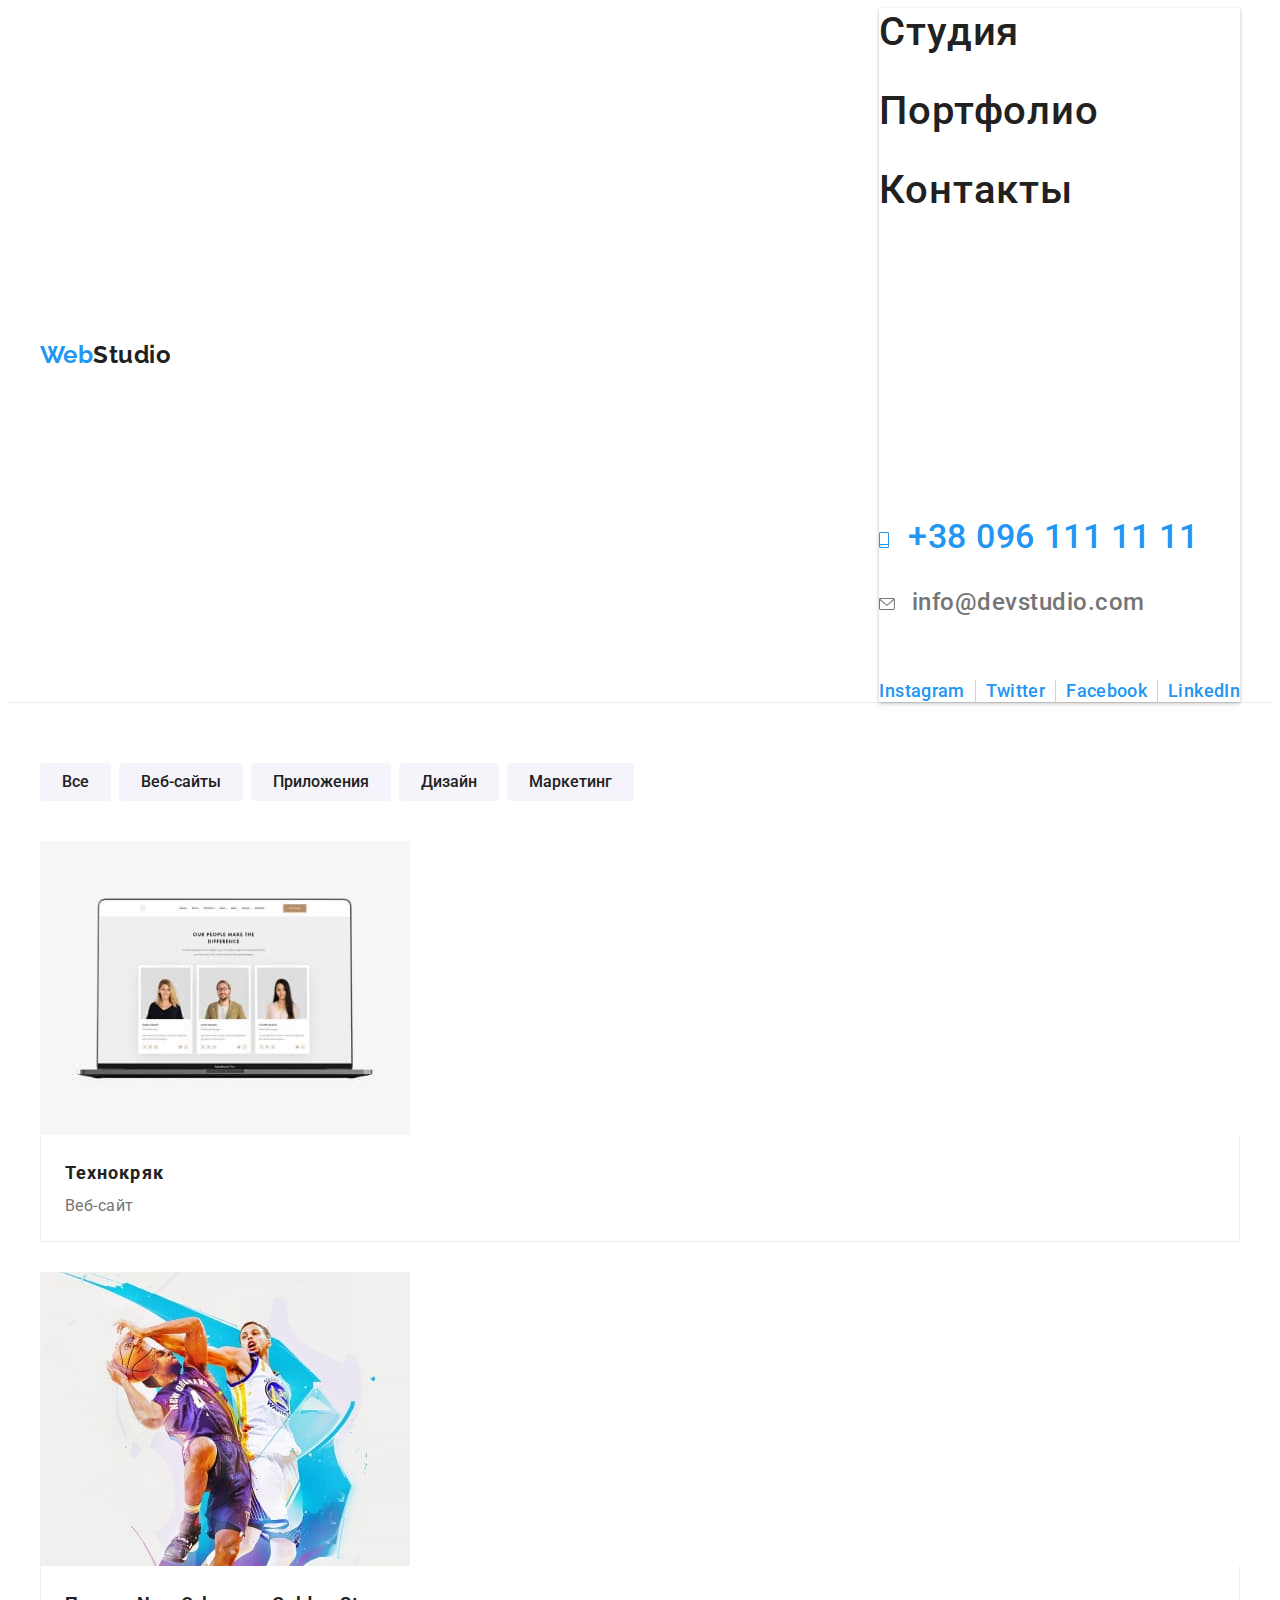
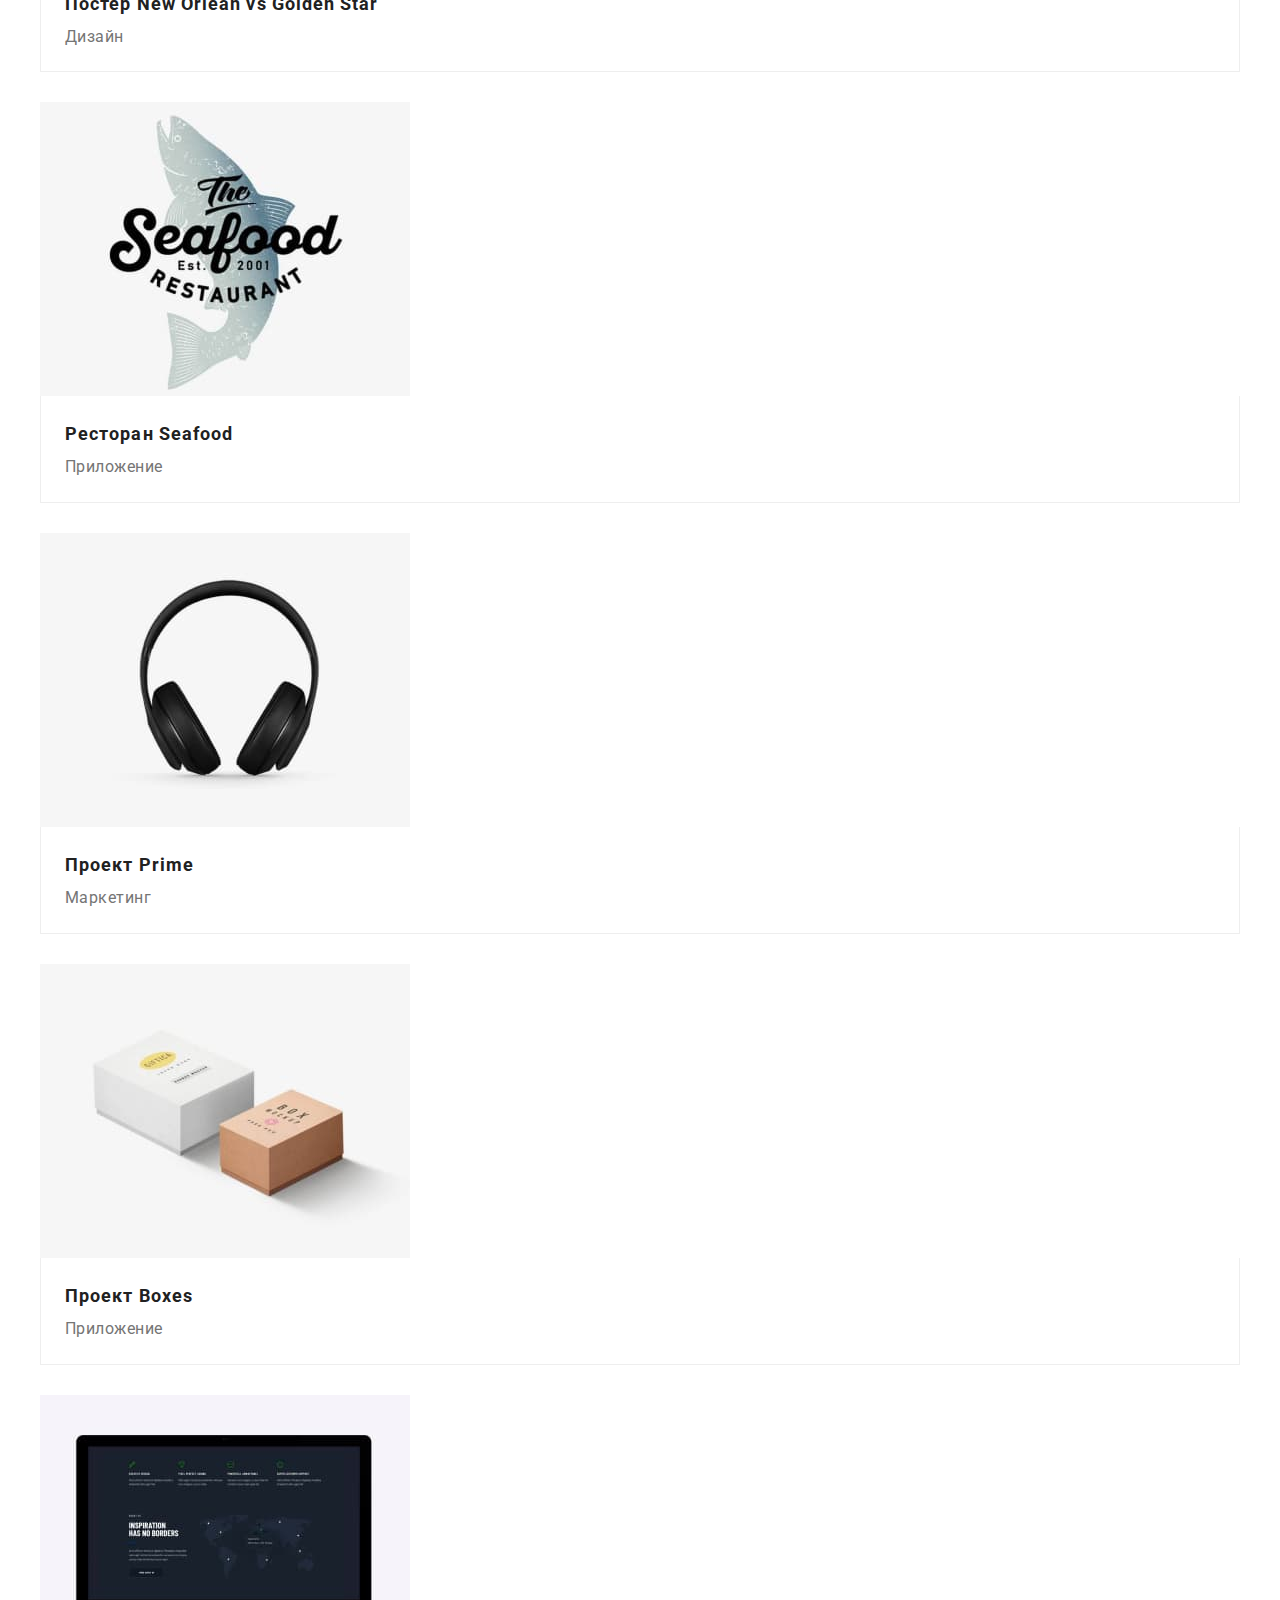
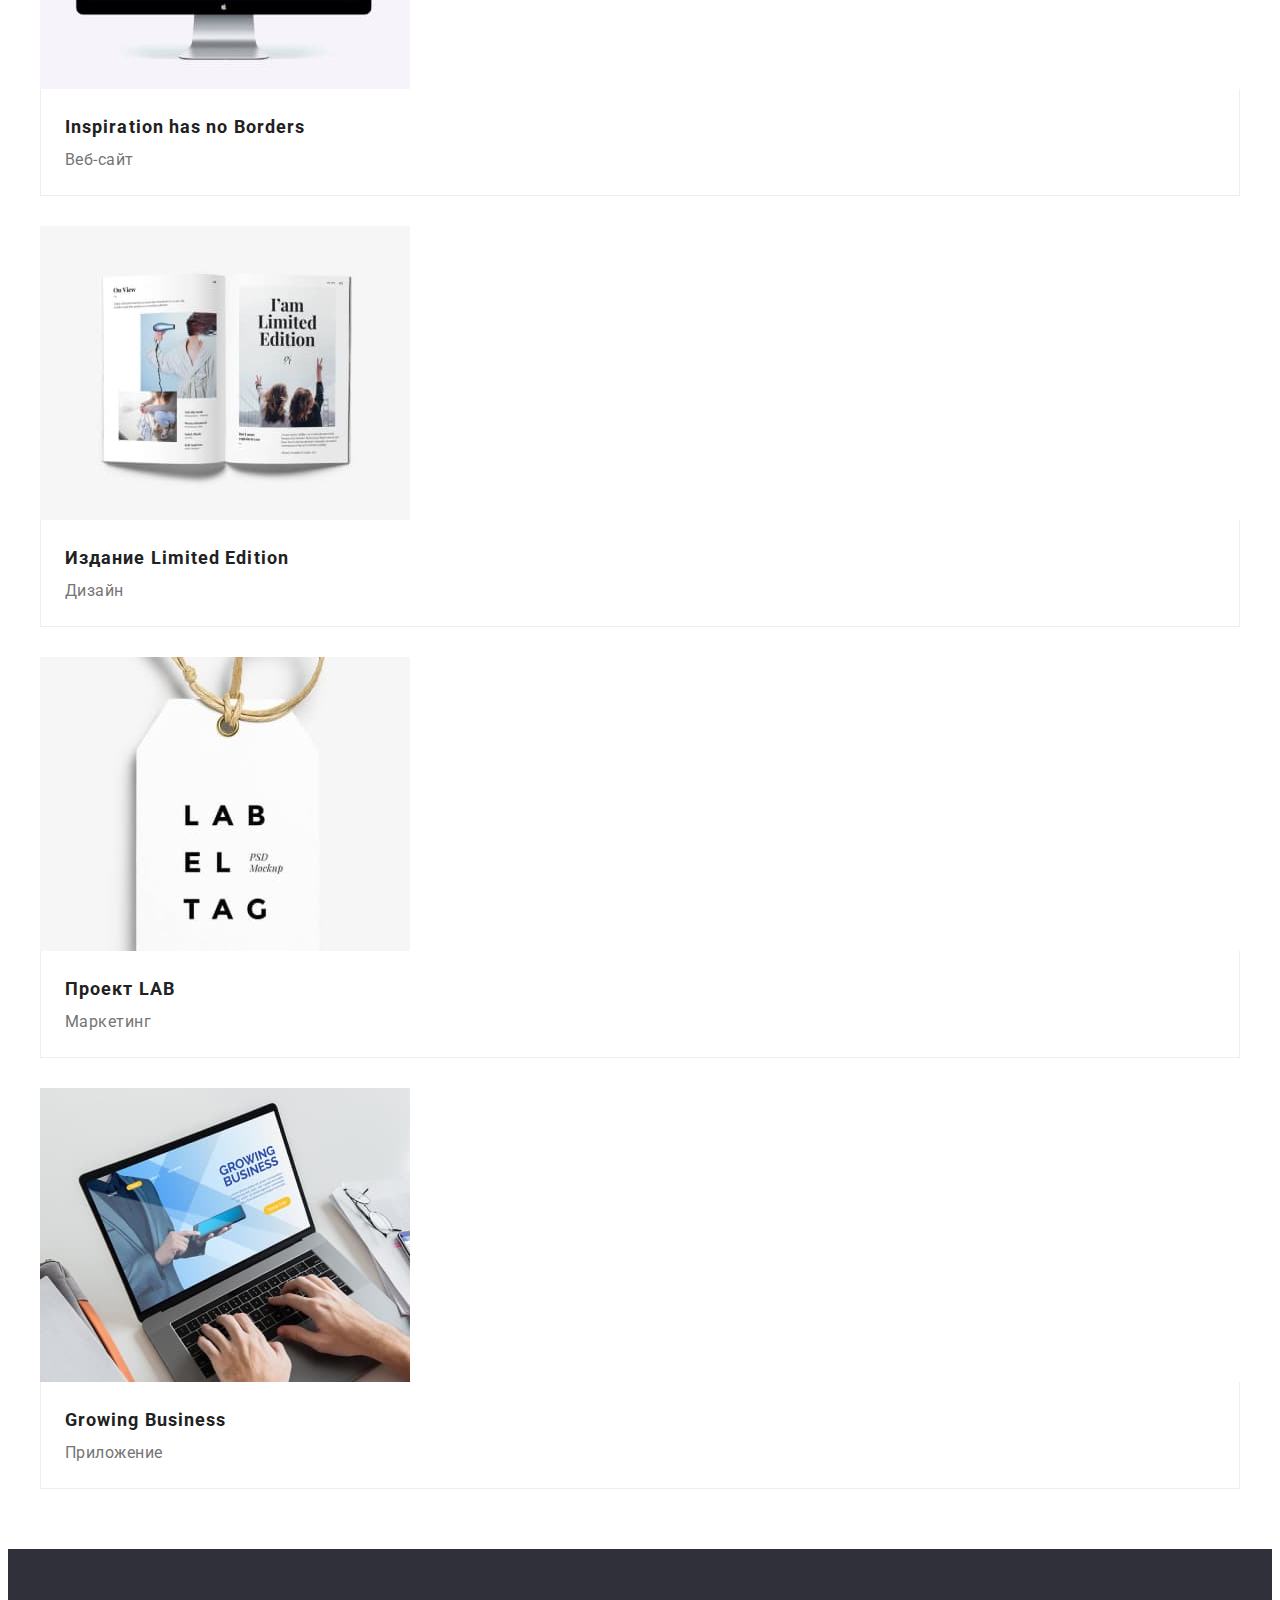
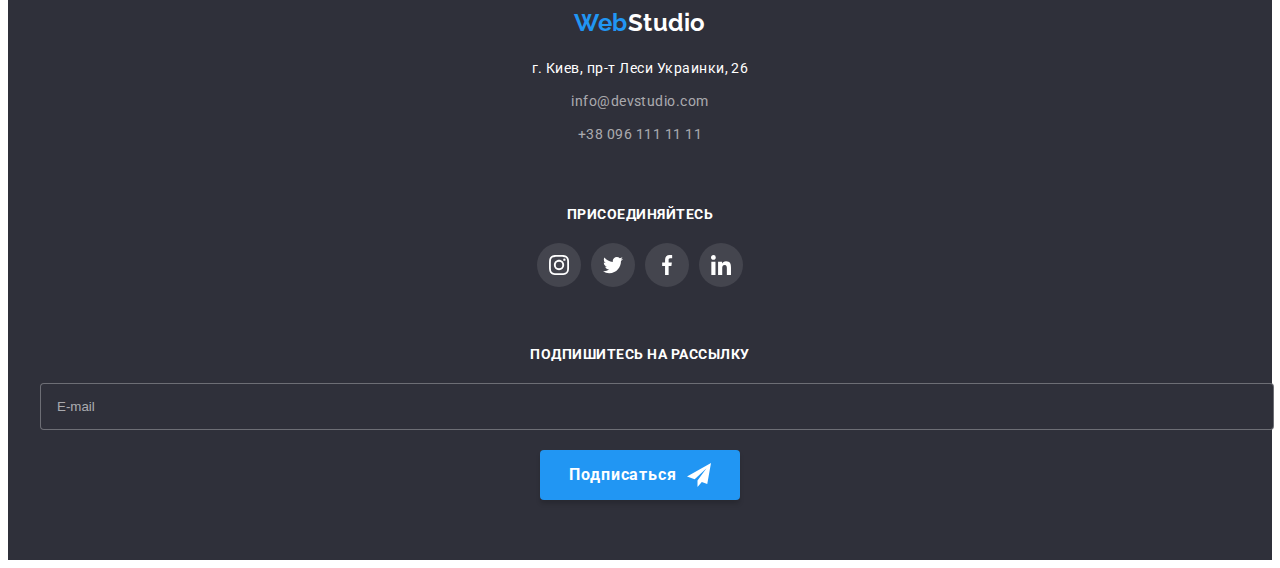
==== commit 1dd3720d: "стилизирует страницу портфолио для мобилок" ====
--- a/portfolio.html
+++ b/portfolio.html
@@ -214,7 +214,7 @@
         </section>
     </main>
     <!-- Footer -->
-    <footer class="footer">
+    <footer class="footer section">
         <div class="container footer__container">
             <div class="footer__box">
                 <a class="logo footer__logo link" href="./index.html"><span class="logo__first-word">Web</span>Studio</a>
@@ -279,5 +279,7 @@
             </div>
         </div>
     </footer>
+    <!-- JS -->
+    <script src="./js/mobile-menu.js"></script>
 </body>
 </html>--- a/css/main.min.css
+++ b/css/main.min.css
@@ -1,2 +1,2 @@
-.nav__link,.head-contacts__link,.head-socials__link,.logo,.foot-contacts__link{text-decoration:none}.nav__item,.head-contacts__item,.head-socials,.feature,.service,.member,.member__socials,.clients,.foot-contacts__item,.footer-socials__item,.port-buttons{list-style-type:none}.nav__link{position:relative;font-size:14px;line-height:1.14;letter-spacing:0.02em;font-weight:500;-webkit-transition:color 250ms cubic-bezier(0.4, 0, 0.2, 1);transition:color 250ms cubic-bezier(0.4, 0, 0.2, 1)}.nav__link:hover,.nav__link:focus{color:#2196f3}.button,.port-button__link{cursor:pointer;border:none;border-radius:4px}.button{display:-webkit-inline-box;display:-ms-inline-flexbox;display:inline-flex;-webkit-box-align:center;-ms-flex-align:center;align-items:center;-webkit-box-pack:center;-ms-flex-pack:center;justify-content:center;padding:10px;min-width:200px;min-height:50px;font-family:inherit;font-weight:700;font-size:16px;line-height:1.87;letter-spacing:0.06em;color:#fff;background-color:#2196f3;-webkit-box-shadow:0px 4px 4px rgba(0,0,0,0.15);box-shadow:0px 4px 4px rgba(0,0,0,0.15);-webkit-transition:background-color 250ms cubic-bezier(0.4, 0, 0.2, 1);transition:background-color 250ms cubic-bezier(0.4, 0, 0.2, 1)}.button:hover,.button:focus{background-color:#188ce8}.contact-form__input,.contact-form__feedback{display:block;width:100%;border:1px solid rgba(33,33,33,0.2);border-radius:4px;color:#212121;-webkit-transition:border 250ms cubic-bezier(0.4, 0, 0.2, 1);transition:border 250ms cubic-bezier(0.4, 0, 0.2, 1);font-size:14px;line-height:1.14;letter-spacing:0.01em}.contact-form__input:focus,.contact-form__feedback:focus{border:1px solid #2196f3;outline:white}ul{margin:0;padding:0}h1,h2,h3,h4,h5,h6,p{margin:0}body{font-family:'Roboto', sans-serif;font-weight:400;letter-spacing:0.03em;color:#757575}.container{padding-left:15px;padding-right:15px;margin:0 auto}@media screen and (min-width: 480px){.container{width:480px}}@media screen and (min-width: 768px){.container{width:768px}}@media screen and (min-width: 1200px){.container{width:1200px}}.section{padding-top:60px;padding-bottom:60px}.section--top-padding-no{padding-top:0}.section--grey{background-color:#f5f4fa}.section__title{margin-bottom:30px;font-size:28px;line-height:1.18;text-align:center;letter-spacing:0.03em;color:#212121}.page-header{position:relative;border-bottom:1px solid #ececec}.page-header__container{display:-webkit-box;display:-ms-flexbox;display:flex;-webkit-box-align:center;-ms-flex-align:center;align-items:center;-webkit-box-pack:justify;-ms-flex-pack:justify;justify-content:space-between;min-height:60px}.nav{display:-webkit-box;display:-ms-flexbox;display:flex;-webkit-box-align:center;-ms-flex-align:center;align-items:center}.menu__button{display:-webkit-inline-box;display:-ms-inline-flexbox;display:inline-flex;margin:0;padding:0;border:none;background-color:transparent}.menu__button .icon-cross{display:none}.menu__button.is-open .icon-cross{display:block}.menu__button.is-open .icon-menu{display:none}@media screen and (min-width: 768px){.menu__button{display:none}}.menu__icon{fill:currentColor}.menu__container{background:#fff;-webkit-box-shadow:0px 4px 8px rgba(0,0,0,0.04),0px 2px 4px rgba(0,0,0,0.08),0px 1px 3px rgba(0,0,0,0.16);box-shadow:0px 4px 8px rgba(0,0,0,0.04),0px 2px 4px rgba(0,0,0,0.08),0px 1px 3px rgba(0,0,0,0.16)}@media screen and (max-width: 767px){.menu__container{display:none;position:absolute;top:100%;left:0;width:100%;min-height:300px;padding:48px 40px}.menu__container.is-open{display:block}}.nav__list{margin-bottom:302px}.nav__item:not(:last-child){margin-bottom:32px}.nav__link{font-weight:500;font-size:40px;line-height:1.18;letter-spacing:0.02em;color:#212121;-webkit-transition:color 250ms cubic-bezier(0.4, 0, 0.2, 1);transition:color 250ms cubic-bezier(0.4, 0, 0.2, 1)}.nav__link:hover,.nav__link:focus{color:#2196f3}.head-contacts{margin-bottom:64px}.head-contacts__item:not(:last-child){margin-bottom:32px}.head-contacts__link{font-weight:500;letter-spacing:0.02em;color:#757575}.head-contacts__link--big{font-size:34px;line-height:1.18;color:#2196f3}.head-contacts__link--small{font-size:24px;line-height:1.17}.head-contacts__icon{margin-right:10px;fill:currentColor}@media screen and (max-width: 767px){.head-contacts__icon{display:none}}.head-socials{display:-webkit-box;display:-ms-flexbox;display:flex;-ms-flex-wrap:wrap;flex-wrap:wrap}.head-socials__item:not(:first-child){padding-left:10px}.head-socials__item:not(:last-child){padding-right:10px;border-right:1px solid rgba(33,33,33,0.2)}.head-socials__link{font-weight:500;font-size:18px;line-height:1.22;letter-spacing:0.02em;color:#2196f3}.logo{display:inline-block;font-family:'Raleway', sans-serif;font-size:24px;line-height:1.17;font-weight:700;color:#212121}.logo__first-word{color:#2196f3}.hero{max-width:480px;margin-right:auto;margin-left:auto;padding-top:118px;padding-bottom:118px;text-align:center;background-image:-webkit-gradient(linear, left top, right top, from(rgba(47,48,58,0.4)), to(rgba(47,48,58,0.4))),url(../images/hero-background000000000000000000000000000000000000000.jpg);background-image:linear-gradient(to right, rgba(47,48,58,0.4), rgba(47,48,58,0.4)),url(../images/hero-background000000000000000000000000000000000000000.jpg);background-position:center;background-color:black}.site-title{max-width:360px;margin-left:auto;margin-right:auto;margin-bottom:30px;font-weight:900;font-size:26px;line-height:1.62;letter-spacing:0.06em;text-transform:uppercase;color:#fff}.backdrop{position:fixed;top:0;left:0;width:100%;height:100%;padding:93px 15px 94px 15px;background-color:rgba(0,0,0,0.5);z-index:2;opacity:1;-webkit-transition:opacity 250ms cubic-bezier(0.4, 0, 0.2, 1);transition:opacity 250ms cubic-bezier(0.4, 0, 0.2, 1);overflow-y:scroll}.backdrop.is-hidden{pointer-events:none;opacity:0}.backdrop.is-hidden .modal{-webkit-transform:translate(-50%, -50%) scale(1.1);transform:translate(-50%, -50%) scale(1.1);opacity:0}.modal{position:relative;max-width:450px;padding:40px;border-radius:4px;text-align:center;background-color:#fff;-webkit-box-shadow:0px 1px 3px rgba(0,0,0,0.12),0px 1px 1px rgba(0,0,0,0.14),0px 2px 1px rgba(0,0,0,0.2);box-shadow:0px 1px 3px rgba(0,0,0,0.12),0px 1px 1px rgba(0,0,0,0.14),0px 2px 1px rgba(0,0,0,0.2);opacity:1;-webkit-transition:opacity 250ms cubic-bezier(0.4, 0, 0.2, 1);transition:opacity 250ms cubic-bezier(0.4, 0, 0.2, 1)}.close-button{position:absolute;top:8px;right:8px;display:-webkit-inline-box;display:-ms-inline-flexbox;display:inline-flex;-webkit-box-align:center;-ms-flex-align:center;align-items:center;width:30px;height:30px;cursor:pointer;color:#000;background-color:#fff;border:1px solid rgba(0,0,0,0.1);border-radius:50%;-webkit-transition:color 250ms cubic-bezier(0.4, 0, 0.2, 1);transition:color 250ms cubic-bezier(0.4, 0, 0.2, 1)}.close-button:focus,.close-button:hover{color:#2196f3}.close-icon{fill:currentColor}.contact-form__call{margin-bottom:30px;font-weight:700;font-size:20px;line-height:1.5;color:#212121}.contact-form__field{position:relative;display:block}.contact-form__field:not(:last-child){margin-bottom:28px}.contact-form__label{position:absolute;top:-4px;left:0;-webkit-transform:translateY(-100%);transform:translateY(-100%);font-size:12px;line-height:1.14;letter-spacing:0.01em;color:#757575}.contact-form__input{padding:12px 42px}.contact-form__input:focus+.contact-form__icon{fill:#2196f3}.contact-form__icon{position:absolute;top:50%;left:12px;-webkit-transform:translateY(-50%);transform:translateY(-50%);-webkit-transition:fill 250ms cubic-bezier(0.4, 0, 0.2, 1);transition:fill 250ms cubic-bezier(0.4, 0, 0.2, 1)}.contact-form__feedback{height:120px;margin-top:4px;padding:12px 16px;resize:none;color:#212121}.contact-form__feedback::-webkit-input-placeholder{font-size:14px;line-height:1.14;letter-spacing:0.01em;color:rgba(117,117,117,0.5)}.contact-form__feedback:-ms-input-placeholder{font-size:14px;line-height:1.14;letter-spacing:0.01em;color:rgba(117,117,117,0.5)}.contact-form__feedback::-ms-input-placeholder{font-size:14px;line-height:1.14;letter-spacing:0.01em;color:rgba(117,117,117,0.5)}.contact-form__feedback::placeholder{font-size:14px;line-height:1.14;letter-spacing:0.01em;color:rgba(117,117,117,0.5)}.contact-form__policy{position:relative;display:block;margin-bottom:30px;font-size:12px;line-height:1.17;color:#757575}.contact-form__checkbox{-webkit-appearance:none;-moz-appearance:none;appearance:none;margin-right:8px}.contact-form__checkbox:checked ~ .checkbox-icon{background-color:#2196f3;border:none}.contact-form__agreement{color:#2196f3}.checkbox-icon{position:absolute;top:50%;left:0;-webkit-transform:translateY(-50%);transform:translateY(-50%);border:2px solid #212121;border-radius:2px}@media screen and (max-width: 767px){.feature:not(:last-child){margin-bottom:30px}}.feature__thumb{display:-webkit-box;display:-ms-flexbox;display:flex;-webkit-box-align:center;-ms-flex-align:center;align-items:center;-webkit-box-pack:center;-ms-flex-pack:center;justify-content:center;width:100%;height:120px;border-radius:4px;margin-bottom:30px;background-color:#f5f4fa}.feature__subtitle{margin-bottom:10px;font-size:14px;line-height:1.14;text-transform:uppercase;color:#212121}@media screen and (max-width: 767px){.feature__subtitle{text-align:center}}.feature__desc{font-size:14px;line-height:1.71}.services__list{display:-webkit-box;display:-ms-flexbox;display:flex}.service{position:relative;text-align:center;z-index:1}.service:not(:nth-child(3n)){margin-right:30px}.service__img{display:block}.service__title{position:absolute;left:0;bottom:0;width:100%;padding-top:27px;padding-bottom:27px;overflow:hidden;font-weight:700;font-size:14px;line-height:1.14;text-transform:uppercase;color:#fff;background-color:rgba(47,48,58,0.8)}@media screen and (max-width: 1199px){.services__section{display:none}}.member{-webkit-box-shadow:0px 1px 3px rgba(0,0,0,0.12),0px 1px 1px rgba(0,0,0,0.14),0px 2px 1px rgba(0,0,0,0.2);box-shadow:0px 1px 3px rgba(0,0,0,0.12),0px 1px 1px rgba(0,0,0,0.14),0px 2px 1px rgba(0,0,0,0.2);border-radius:0px 0px 4px 4px}.member__about{padding:30px 0px 24px 0px;text-align:center;background-color:#fff}.member__name{font-weight:500;font-size:16px;line-height:1.19;color:#212121}.member__position{margin-top:10px;font-size:16px;line-height:1.19}.member__socials{display:-webkit-inline-box;display:-ms-inline-flexbox;display:inline-flex;margin-top:16px}.member__social:not(:last-child){margin-right:10px}.member__link{display:-webkit-box;display:-ms-flexbox;display:flex;-webkit-box-align:center;-ms-flex-align:center;align-items:center;-webkit-box-pack:center;-ms-flex-pack:center;justify-content:center;width:44px;height:44px;border-radius:50%;color:#afb1b8;-webkit-transition:color 250ms cubic-bezier(0.4, 0, 0.2, 1),background-color 250ms cubic-bezier(0.4, 0, 0.2, 1);transition:color 250ms cubic-bezier(0.4, 0, 0.2, 1),background-color 250ms cubic-bezier(0.4, 0, 0.2, 1)}.member__link:hover,.member__link:focus{color:#fff;background-color:#2196f3}.member__icon-link{fill:currentColor}.clients{display:-webkit-box;display:-ms-flexbox;display:flex;-ms-flex-wrap:wrap;flex-wrap:wrap;margin:-15px}.client{-ms-flex-preferred-size:calc((100% - 2 * 30px) / 2);flex-basis:calc((100% - 2 * 30px) / 2);margin:15px}.client__link{display:-webkit-box;display:-ms-flexbox;display:flex;-webkit-box-align:center;-ms-flex-align:center;align-items:center;-webkit-box-pack:center;-ms-flex-pack:center;justify-content:center;height:92px;border:1px solid #afb1b8;border-radius:4px;color:#afb1b8;-webkit-transition:color 250ms cubic-bezier(0.4, 0, 0.2, 1),border 250ms cubic-bezier(0.4, 0, 0.2, 1);transition:color 250ms cubic-bezier(0.4, 0, 0.2, 1),border 250ms cubic-bezier(0.4, 0, 0.2, 1)}.client__link:hover,.client__link:focus{border:1px solid #2196f3;color:#2196f3}.client__icon{fill:currentColor}.footer{background-color:#2f303a;text-align:center}.footer__logo{color:#fff;margin-bottom:20px}.footer__box:not(:last-child){margin-bottom:60px}.foot-contacts{font-style:normal}.foot-contacts__item:not(:last-child){margin-bottom:9px}.foot-contacts__link{font-size:14px;line-height:1.71;color:rgba(255,255,255,0.6)}.foot-contacts__link--light-color{color:#fff}.footer-socials__call,.signup__call{margin-bottom:20px;font-weight:700;font-size:14px;line-height:1.14;text-transform:uppercase;color:#fff}.footer-socials__list{display:-webkit-inline-box;display:-ms-inline-flexbox;display:inline-flex}.footer-socials__item:not(:last-child){margin-right:10px}.footer-socials__link{display:-webkit-box;display:-ms-flexbox;display:flex;-webkit-box-align:center;-ms-flex-align:center;align-items:center;-webkit-box-pack:center;-ms-flex-pack:center;justify-content:center;width:44px;height:44px;border-radius:50%;color:#fff;background-color:rgba(255,255,255,0.1);-webkit-transition:background-color 250ms cubic-bezier(0.4, 0, 0.2, 1);transition:background-color 250ms cubic-bezier(0.4, 0, 0.2, 1)}.footer-socials__link:hover,.footer-socials__link:focus{background-color:#2196f3}.footer-socials__icon{fill:currentColor}.signup__input{margin-bottom:20px;width:100%;padding:15px 16px;border:1px solid rgba(255,255,255,0.3);border-radius:4px;color:#fff;background-color:#2f303a}.signup__input::-webkit-input-placeholder{color:rgba(255,255,255,0.6)}.signup__input:-ms-input-placeholder{color:rgba(255,255,255,0.6)}.signup__input::-ms-input-placeholder{color:rgba(255,255,255,0.6)}.signup__input::placeholder{color:rgba(255,255,255,0.6)}.signup__icon{margin-left:10px}.port-buttons{display:-webkit-box;display:-ms-flexbox;display:flex;-ms-flex-wrap:wrap;flex-wrap:wrap}.port-button{margin-bottom:15px}.port-button:not(:last-child){margin-right:8px}.port-button__link{padding:6px 22px;font-family:inherit;font-weight:500;font-size:16px;line-height:1.62;text-align:center;color:#212121;background-color:#f5f4fa;-webkit-transition:color 250ms cubic-bezier(0.4, 0, 0.2, 1),background-color 250ms cubic-bezier(0.4, 0, 0.2, 1),-webkit-box-shadow 250ms cubic-bezier(0.4, 0, 0.2, 1);transition:color 250ms cubic-bezier(0.4, 0, 0.2, 1),background-color 250ms cubic-bezier(0.4, 0, 0.2, 1),-webkit-box-shadow 250ms cubic-bezier(0.4, 0, 0.2, 1);transition:box-shadow 250ms cubic-bezier(0.4, 0, 0.2, 1),color 250ms cubic-bezier(0.4, 0, 0.2, 1),background-color 250ms cubic-bezier(0.4, 0, 0.2, 1);transition:box-shadow 250ms cubic-bezier(0.4, 0, 0.2, 1),color 250ms cubic-bezier(0.4, 0, 0.2, 1),background-color 250ms cubic-bezier(0.4, 0, 0.2, 1),-webkit-box-shadow 250ms cubic-bezier(0.4, 0, 0.2, 1)}.port-button__link:focus,.port-button__link:hover{color:#fff;background-color:#2196f3;-webkit-box-shadow:0px 3px 1px rgba(0,0,0,0.1),0px 1px 2px rgba(0,0,0,0.08),0px 2px 2px rgba(0,0,0,0.12);box-shadow:0px 3px 1px rgba(0,0,0,0.1),0px 1px 2px rgba(0,0,0,0.08),0px 2px 2px rgba(0,0,0,0.12)}
+.nav__link,.head-contacts__link,.head-socials__link,.logo,.foot-contacts__link,.port-card__link{text-decoration:none}.nav__item,.head-contacts__item,.head-socials,.feature,.service,.member,.member__socials,.clients,.foot-contacts__item,.footer-socials__item,.port-buttons,.port-cards{list-style-type:none}.nav__link{position:relative;font-size:14px;line-height:1.14;letter-spacing:0.02em;font-weight:500;-webkit-transition:color 250ms cubic-bezier(0.4, 0, 0.2, 1);transition:color 250ms cubic-bezier(0.4, 0, 0.2, 1)}.nav__link:hover,.nav__link:focus{color:#2196f3}.button,.port-button__link{cursor:pointer;border:none;border-radius:4px}.button{display:-webkit-inline-box;display:-ms-inline-flexbox;display:inline-flex;-webkit-box-align:center;-ms-flex-align:center;align-items:center;-webkit-box-pack:center;-ms-flex-pack:center;justify-content:center;padding:10px;min-width:200px;min-height:50px;font-family:inherit;font-weight:700;font-size:16px;line-height:1.87;letter-spacing:0.06em;color:#fff;background-color:#2196f3;-webkit-box-shadow:0px 4px 4px rgba(0,0,0,0.15);box-shadow:0px 4px 4px rgba(0,0,0,0.15);-webkit-transition:background-color 250ms cubic-bezier(0.4, 0, 0.2, 1);transition:background-color 250ms cubic-bezier(0.4, 0, 0.2, 1)}.button:hover,.button:focus{background-color:#188ce8}.contact-form__input,.contact-form__feedback{display:block;width:100%;border:1px solid rgba(33,33,33,0.2);border-radius:4px;color:#212121;-webkit-transition:border 250ms cubic-bezier(0.4, 0, 0.2, 1);transition:border 250ms cubic-bezier(0.4, 0, 0.2, 1);font-size:14px;line-height:1.14;letter-spacing:0.01em}.contact-form__input:focus,.contact-form__feedback:focus{border:1px solid #2196f3;outline:white}ul{margin:0;padding:0}h1,h2,h3,h4,h5,h6,p{margin:0}body{font-family:'Roboto', sans-serif;font-weight:400;letter-spacing:0.03em;color:#757575}.container{padding-left:15px;padding-right:15px;margin:0 auto}@media screen and (min-width: 480px){.container{width:480px}}@media screen and (min-width: 768px){.container{width:768px}}@media screen and (min-width: 1200px){.container{width:1200px}}.section{padding-top:60px;padding-bottom:60px}.section--top-padding-no{padding-top:0}.section--grey{background-color:#f5f4fa}.section__title{margin-bottom:30px;font-size:28px;line-height:1.18;text-align:center;letter-spacing:0.03em;color:#212121}.page-header{position:relative;border-bottom:1px solid #ececec}.page-header__container{display:-webkit-box;display:-ms-flexbox;display:flex;-webkit-box-align:center;-ms-flex-align:center;align-items:center;-webkit-box-pack:justify;-ms-flex-pack:justify;justify-content:space-between;min-height:60px}.nav{display:-webkit-box;display:-ms-flexbox;display:flex;-webkit-box-align:center;-ms-flex-align:center;align-items:center}.menu__button{display:-webkit-inline-box;display:-ms-inline-flexbox;display:inline-flex;margin:0;padding:0;border:none;background-color:transparent}.menu__button .icon-cross{display:none}.menu__button.is-open .icon-cross{display:block}.menu__button.is-open .icon-menu{display:none}@media screen and (min-width: 768px){.menu__button{display:none}}.menu__icon{fill:currentColor}.menu__container{background:#fff;-webkit-box-shadow:0px 4px 8px rgba(0,0,0,0.04),0px 2px 4px rgba(0,0,0,0.08),0px 1px 3px rgba(0,0,0,0.16);box-shadow:0px 4px 8px rgba(0,0,0,0.04),0px 2px 4px rgba(0,0,0,0.08),0px 1px 3px rgba(0,0,0,0.16)}@media screen and (max-width: 767px){.menu__container{display:none;position:absolute;top:100%;left:0;width:100%;min-height:300px;padding:48px 40px}.menu__container.is-open{display:block}}.nav__list{margin-bottom:302px}.nav__item:not(:last-child){margin-bottom:32px}.nav__link{font-weight:500;font-size:40px;line-height:1.18;letter-spacing:0.02em;color:#212121;-webkit-transition:color 250ms cubic-bezier(0.4, 0, 0.2, 1);transition:color 250ms cubic-bezier(0.4, 0, 0.2, 1)}.nav__link:hover,.nav__link:focus{color:#2196f3}.head-contacts{margin-bottom:64px}.head-contacts__item:not(:last-child){margin-bottom:32px}.head-contacts__link{font-weight:500;letter-spacing:0.02em;color:#757575}.head-contacts__link--big{font-size:34px;line-height:1.18;color:#2196f3}.head-contacts__link--small{font-size:24px;line-height:1.17}.head-contacts__icon{margin-right:10px;fill:currentColor}@media screen and (max-width: 767px){.head-contacts__icon{display:none}}.head-socials{display:-webkit-box;display:-ms-flexbox;display:flex;-ms-flex-wrap:wrap;flex-wrap:wrap}.head-socials__item:not(:first-child){padding-left:10px}.head-socials__item:not(:last-child){padding-right:10px;border-right:1px solid rgba(33,33,33,0.2)}.head-socials__link{font-weight:500;font-size:18px;line-height:1.22;letter-spacing:0.02em;color:#2196f3}.logo{display:inline-block;font-family:'Raleway', sans-serif;font-size:24px;line-height:1.17;font-weight:700;color:#212121}.logo__first-word{color:#2196f3}.hero{max-width:480px;margin-right:auto;margin-left:auto;padding-top:118px;padding-bottom:118px;text-align:center;background-image:-webkit-gradient(linear, left top, right top, from(rgba(47,48,58,0.4)), to(rgba(47,48,58,0.4))),url(../images/hero-background000000000000000000000000000000000000000.jpg);background-image:linear-gradient(to right, rgba(47,48,58,0.4), rgba(47,48,58,0.4)),url(../images/hero-background000000000000000000000000000000000000000.jpg);background-position:center;background-color:black}.site-title{max-width:360px;margin-left:auto;margin-right:auto;margin-bottom:30px;font-weight:900;font-size:26px;line-height:1.62;letter-spacing:0.06em;text-transform:uppercase;color:#fff}.backdrop{position:fixed;top:0;left:0;width:100%;height:100%;padding:93px 15px 94px 15px;background-color:rgba(0,0,0,0.5);z-index:2;opacity:1;-webkit-transition:opacity 250ms cubic-bezier(0.4, 0, 0.2, 1);transition:opacity 250ms cubic-bezier(0.4, 0, 0.2, 1);overflow-y:scroll}.backdrop.is-hidden{pointer-events:none;opacity:0}.backdrop.is-hidden .modal{-webkit-transform:translate(-50%, -50%) scale(1.1);transform:translate(-50%, -50%) scale(1.1);opacity:0}.modal{position:relative;max-width:450px;padding:40px;border-radius:4px;text-align:center;background-color:#fff;-webkit-box-shadow:0px 1px 3px rgba(0,0,0,0.12),0px 1px 1px rgba(0,0,0,0.14),0px 2px 1px rgba(0,0,0,0.2);box-shadow:0px 1px 3px rgba(0,0,0,0.12),0px 1px 1px rgba(0,0,0,0.14),0px 2px 1px rgba(0,0,0,0.2);opacity:1;-webkit-transition:opacity 250ms cubic-bezier(0.4, 0, 0.2, 1);transition:opacity 250ms cubic-bezier(0.4, 0, 0.2, 1)}.close-button{position:absolute;top:8px;right:8px;display:-webkit-inline-box;display:-ms-inline-flexbox;display:inline-flex;-webkit-box-align:center;-ms-flex-align:center;align-items:center;width:30px;height:30px;cursor:pointer;color:#000;background-color:#fff;border:1px solid rgba(0,0,0,0.1);border-radius:50%;-webkit-transition:color 250ms cubic-bezier(0.4, 0, 0.2, 1);transition:color 250ms cubic-bezier(0.4, 0, 0.2, 1)}.close-button:focus,.close-button:hover{color:#2196f3}.close-icon{fill:currentColor}.contact-form__call{margin-bottom:30px;font-weight:700;font-size:20px;line-height:1.5;color:#212121}.contact-form__field{position:relative;display:block}.contact-form__field:not(:last-child){margin-bottom:28px}.contact-form__label{position:absolute;top:-4px;left:0;-webkit-transform:translateY(-100%);transform:translateY(-100%);font-size:12px;line-height:1.14;letter-spacing:0.01em;color:#757575}.contact-form__input{padding:12px 42px}.contact-form__input:focus+.contact-form__icon{fill:#2196f3}.contact-form__icon{position:absolute;top:50%;left:12px;-webkit-transform:translateY(-50%);transform:translateY(-50%);-webkit-transition:fill 250ms cubic-bezier(0.4, 0, 0.2, 1);transition:fill 250ms cubic-bezier(0.4, 0, 0.2, 1)}.contact-form__feedback{height:120px;margin-top:4px;padding:12px 16px;resize:none;color:#212121}.contact-form__feedback::-webkit-input-placeholder{font-size:14px;line-height:1.14;letter-spacing:0.01em;color:rgba(117,117,117,0.5)}.contact-form__feedback:-ms-input-placeholder{font-size:14px;line-height:1.14;letter-spacing:0.01em;color:rgba(117,117,117,0.5)}.contact-form__feedback::-ms-input-placeholder{font-size:14px;line-height:1.14;letter-spacing:0.01em;color:rgba(117,117,117,0.5)}.contact-form__feedback::placeholder{font-size:14px;line-height:1.14;letter-spacing:0.01em;color:rgba(117,117,117,0.5)}.contact-form__policy{position:relative;display:block;margin-bottom:30px;font-size:12px;line-height:1.17;color:#757575}.contact-form__checkbox{-webkit-appearance:none;-moz-appearance:none;appearance:none;margin-right:8px}.contact-form__checkbox:checked ~ .checkbox-icon{background-color:#2196f3;border:none}.contact-form__agreement{color:#2196f3}.checkbox-icon{position:absolute;top:50%;left:0;-webkit-transform:translateY(-50%);transform:translateY(-50%);border:2px solid #212121;border-radius:2px}@media screen and (max-width: 767px){.feature:not(:last-child){margin-bottom:30px}}.feature__thumb{display:-webkit-box;display:-ms-flexbox;display:flex;-webkit-box-align:center;-ms-flex-align:center;align-items:center;-webkit-box-pack:center;-ms-flex-pack:center;justify-content:center;width:100%;height:120px;border-radius:4px;margin-bottom:30px;background-color:#f5f4fa}.feature__subtitle{margin-bottom:10px;font-size:14px;line-height:1.14;text-transform:uppercase;color:#212121}@media screen and (max-width: 767px){.feature__subtitle{text-align:center}}.feature__desc{font-size:14px;line-height:1.71}.services__list{display:-webkit-box;display:-ms-flexbox;display:flex}.service{position:relative;text-align:center;z-index:1}.service:not(:nth-child(3n)){margin-right:30px}.service__img{display:block}.service__title{position:absolute;left:0;bottom:0;width:100%;padding-top:27px;padding-bottom:27px;overflow:hidden;font-weight:700;font-size:14px;line-height:1.14;text-transform:uppercase;color:#fff;background-color:rgba(47,48,58,0.8)}@media screen and (max-width: 1199px){.services__section{display:none}}.member{-webkit-box-shadow:0px 1px 3px rgba(0,0,0,0.12),0px 1px 1px rgba(0,0,0,0.14),0px 2px 1px rgba(0,0,0,0.2);box-shadow:0px 1px 3px rgba(0,0,0,0.12),0px 1px 1px rgba(0,0,0,0.14),0px 2px 1px rgba(0,0,0,0.2);border-radius:0px 0px 4px 4px}.member__about{padding:30px 0px 24px 0px;text-align:center;background-color:#fff}.member__name{font-weight:500;font-size:16px;line-height:1.19;color:#212121}.member__position{margin-top:10px;font-size:16px;line-height:1.19}.member__socials{display:-webkit-inline-box;display:-ms-inline-flexbox;display:inline-flex;margin-top:16px}.member__social:not(:last-child){margin-right:10px}.member__link{display:-webkit-box;display:-ms-flexbox;display:flex;-webkit-box-align:center;-ms-flex-align:center;align-items:center;-webkit-box-pack:center;-ms-flex-pack:center;justify-content:center;width:44px;height:44px;border-radius:50%;color:#afb1b8;-webkit-transition:color 250ms cubic-bezier(0.4, 0, 0.2, 1),background-color 250ms cubic-bezier(0.4, 0, 0.2, 1);transition:color 250ms cubic-bezier(0.4, 0, 0.2, 1),background-color 250ms cubic-bezier(0.4, 0, 0.2, 1)}.member__link:hover,.member__link:focus{color:#fff;background-color:#2196f3}.member__icon-link{fill:currentColor}.clients{display:-webkit-box;display:-ms-flexbox;display:flex;-ms-flex-wrap:wrap;flex-wrap:wrap;margin:-15px}.client{-ms-flex-preferred-size:calc((100% - 2 * 30px) / 2);flex-basis:calc((100% - 2 * 30px) / 2);margin:15px}.client__link{display:-webkit-box;display:-ms-flexbox;display:flex;-webkit-box-align:center;-ms-flex-align:center;align-items:center;-webkit-box-pack:center;-ms-flex-pack:center;justify-content:center;height:92px;border:1px solid #afb1b8;border-radius:4px;color:#afb1b8;-webkit-transition:color 250ms cubic-bezier(0.4, 0, 0.2, 1),border 250ms cubic-bezier(0.4, 0, 0.2, 1);transition:color 250ms cubic-bezier(0.4, 0, 0.2, 1),border 250ms cubic-bezier(0.4, 0, 0.2, 1)}.client__link:hover,.client__link:focus{border:1px solid #2196f3;color:#2196f3}.client__icon{fill:currentColor}.footer{background-color:#2f303a;text-align:center}.footer__logo{color:#fff;margin-bottom:20px}.footer__box:not(:last-child){margin-bottom:60px}.foot-contacts{font-style:normal}.foot-contacts__item:not(:last-child){margin-bottom:9px}.foot-contacts__link{font-size:14px;line-height:1.71;color:rgba(255,255,255,0.6)}.foot-contacts__link--light-color{color:#fff}.footer-socials__call,.signup__call{margin-bottom:20px;font-weight:700;font-size:14px;line-height:1.14;text-transform:uppercase;color:#fff}.footer-socials__list{display:-webkit-inline-box;display:-ms-inline-flexbox;display:inline-flex}.footer-socials__item:not(:last-child){margin-right:10px}.footer-socials__link{display:-webkit-box;display:-ms-flexbox;display:flex;-webkit-box-align:center;-ms-flex-align:center;align-items:center;-webkit-box-pack:center;-ms-flex-pack:center;justify-content:center;width:44px;height:44px;border-radius:50%;color:#fff;background-color:rgba(255,255,255,0.1);-webkit-transition:background-color 250ms cubic-bezier(0.4, 0, 0.2, 1);transition:background-color 250ms cubic-bezier(0.4, 0, 0.2, 1)}.footer-socials__link:hover,.footer-socials__link:focus{background-color:#2196f3}.footer-socials__icon{fill:currentColor}.signup__input{margin-bottom:20px;width:100%;padding:15px 16px;border:1px solid rgba(255,255,255,0.3);border-radius:4px;color:#fff;background-color:#2f303a}.signup__input::-webkit-input-placeholder{color:rgba(255,255,255,0.6)}.signup__input:-ms-input-placeholder{color:rgba(255,255,255,0.6)}.signup__input::-ms-input-placeholder{color:rgba(255,255,255,0.6)}.signup__input::placeholder{color:rgba(255,255,255,0.6)}.signup__icon{margin-left:10px}.port-buttons{display:-webkit-box;display:-ms-flexbox;display:flex;-ms-flex-wrap:wrap;flex-wrap:wrap}.port-button{margin-bottom:15px}.port-button:not(:last-child){margin-right:8px}.port-button__link{padding:6px 22px;font-family:inherit;font-weight:500;font-size:16px;line-height:1.62;text-align:center;color:#212121;background-color:#f5f4fa;-webkit-transition:color 250ms cubic-bezier(0.4, 0, 0.2, 1),background-color 250ms cubic-bezier(0.4, 0, 0.2, 1),-webkit-box-shadow 250ms cubic-bezier(0.4, 0, 0.2, 1);transition:color 250ms cubic-bezier(0.4, 0, 0.2, 1),background-color 250ms cubic-bezier(0.4, 0, 0.2, 1),-webkit-box-shadow 250ms cubic-bezier(0.4, 0, 0.2, 1);transition:box-shadow 250ms cubic-bezier(0.4, 0, 0.2, 1),color 250ms cubic-bezier(0.4, 0, 0.2, 1),background-color 250ms cubic-bezier(0.4, 0, 0.2, 1);transition:box-shadow 250ms cubic-bezier(0.4, 0, 0.2, 1),color 250ms cubic-bezier(0.4, 0, 0.2, 1),background-color 250ms cubic-bezier(0.4, 0, 0.2, 1),-webkit-box-shadow 250ms cubic-bezier(0.4, 0, 0.2, 1)}.port-button__link:focus,.port-button__link:hover{color:#fff;background-color:#2196f3;-webkit-box-shadow:0px 3px 1px rgba(0,0,0,0.1),0px 1px 2px rgba(0,0,0,0.08),0px 2px 2px rgba(0,0,0,0.12);box-shadow:0px 3px 1px rgba(0,0,0,0.1),0px 1px 2px rgba(0,0,0,0.08),0px 2px 2px rgba(0,0,0,0.12)}.port-cards{margin-top:25px}.port-card:not(:last-child){margin-bottom:30px}.port-card:hover,.port-card:focus{-webkit-box-shadow:0px 1px 1px rgba(0,0,0,0.12),0px 4px 4px rgba(0,0,0,0.06),1px 4px 6px rgba(0,0,0,0.16);box-shadow:0px 1px 1px rgba(0,0,0,0.12),0px 4px 4px rgba(0,0,0,0.06),1px 4px 6px rgba(0,0,0,0.16)}.port-card__thumb{position:relative;overflow:hidden}.port-card__img{display:block}.port-card__overlay{position:absolute;top:0;left:0;width:100%;height:100%;background-color:rgba(33,150,243,0.9);-webkit-transform:translateY(100%);transform:translateY(100%);-webkit-transition:-webkit-transform 250ms cubic-bezier(0.4, 0, 0.2, 1);transition:-webkit-transform 250ms cubic-bezier(0.4, 0, 0.2, 1);transition:transform 250ms cubic-bezier(0.4, 0, 0.2, 1);transition:transform 250ms cubic-bezier(0.4, 0, 0.2, 1), -webkit-transform 250ms cubic-bezier(0.4, 0, 0.2, 1)}.port-card__link:hover .port-card__overlay{-webkit-transform:translateY(0);transform:translateY(0)}.port-card__link:focus .port-card__overlay{-webkit-transform:translateY(0);transform:translateY(0)}.port-card__label{padding:77px 24px;font-size:18px;line-height:1.56;color:#fff}.port-card__text{padding:20px 24px;border-right:1px solid #eee;border-left:1px solid #eee;border-bottom:1px solid #eee}.port-card__title{font-size:18px;line-height:2;letter-spacing:0.06em;color:#212121}.port-card__desc{font-size:16px;line-height:1.87;color:#757575}
 /*# sourceMappingURL=main.min.css.map */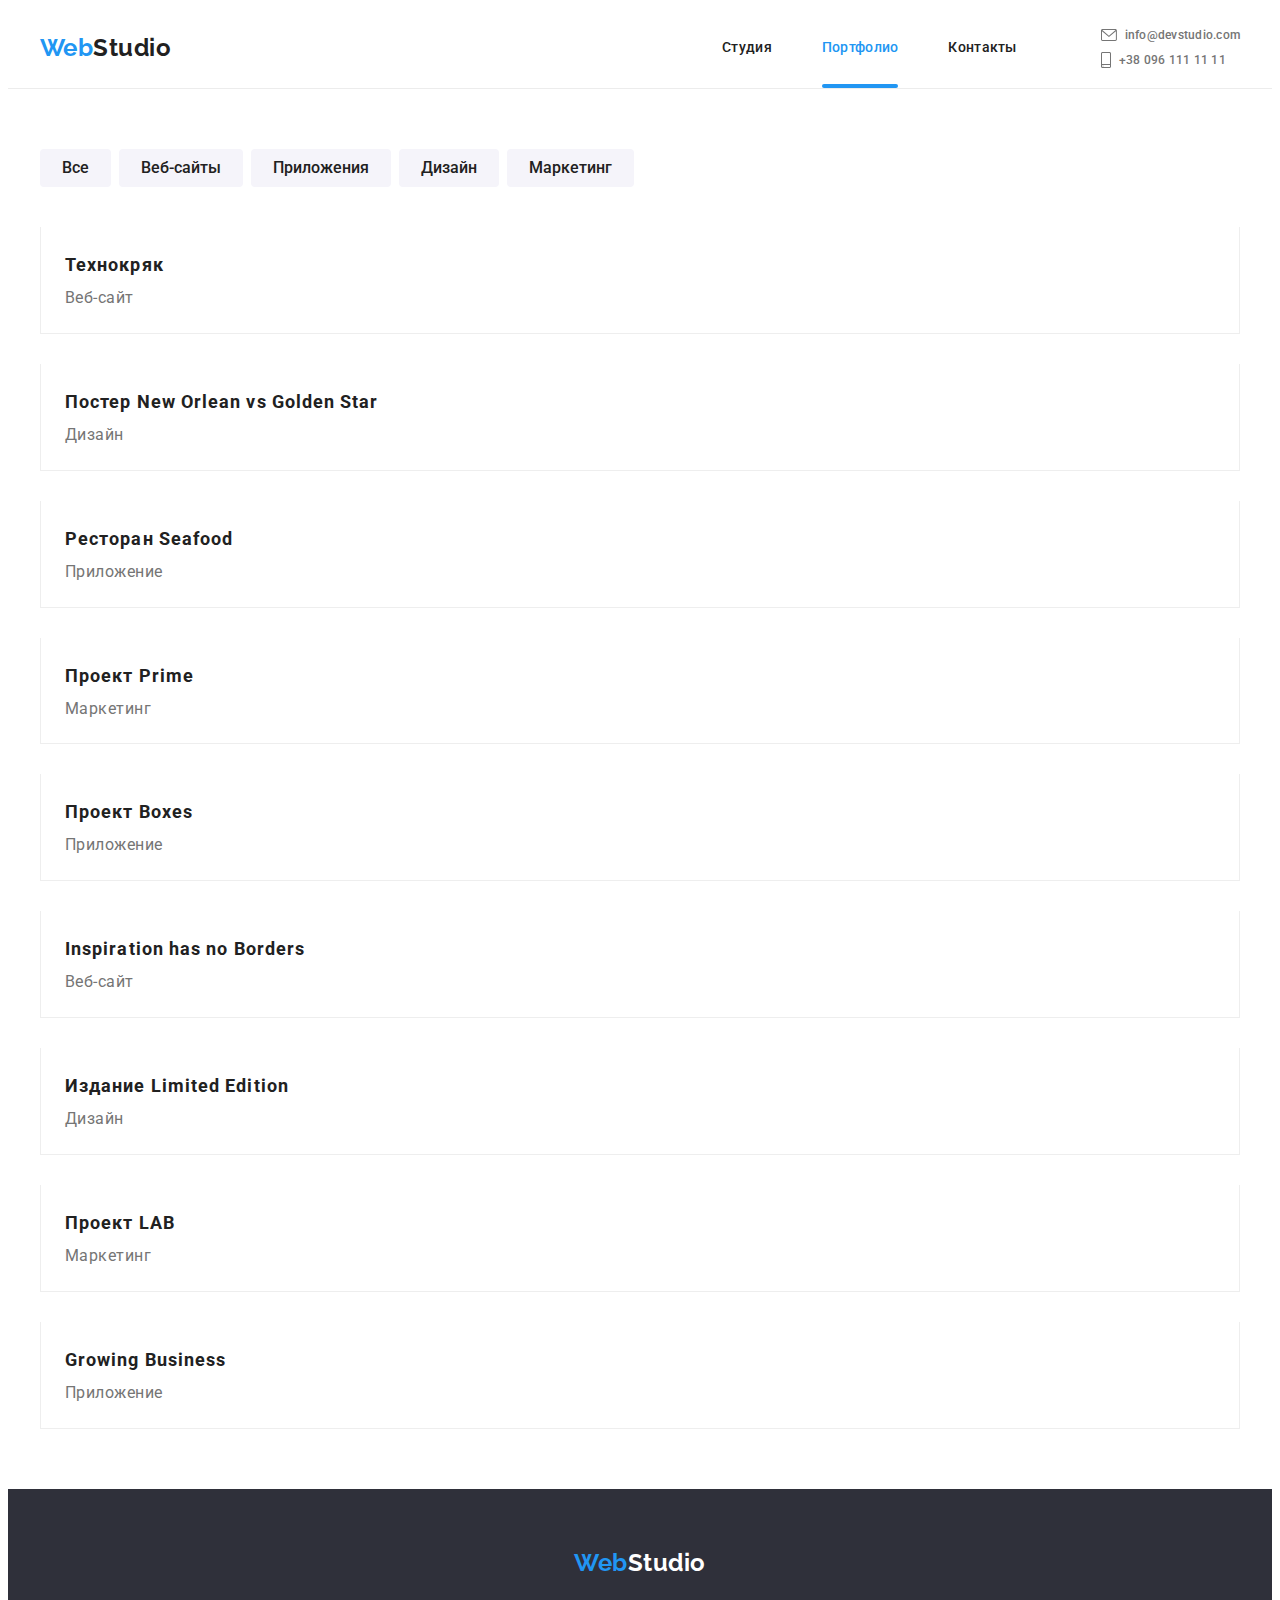
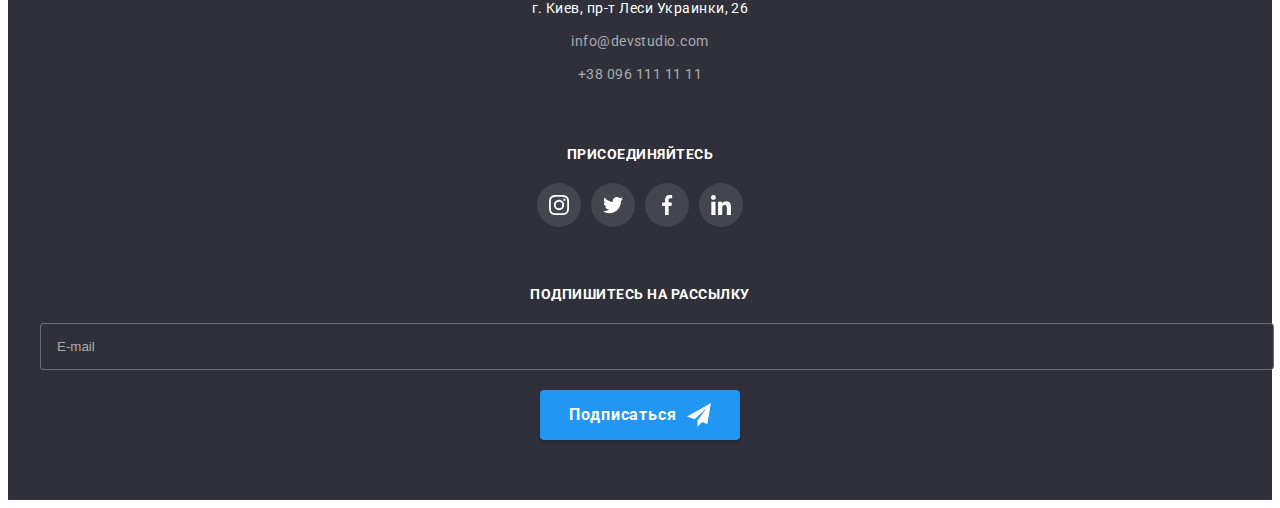
==== commit 5ee23eb8: "стилизирует хедер в таблетке" ====
--- a/portfolio.html
+++ b/portfolio.html
@@ -30,8 +30,8 @@
                 </button>
                 <div class="menu__container" id="menu-container" data-menu>
                     <ul class="nav__list">
-                        <li class="nav__item"><a class="nav__link nav__link--current" href="./index.html">Студия</a></li>
-                        <li class="nav__item"><a class="nav__link" href="./portfolio.html">Портфолио</a></li>
+                        <li class="nav__item"><a class="nav__link" href="./index.html">Студия</a></li>
+                        <li class="nav__item"><a class="nav__link nav__link--current" href="./portfolio.html">Портфолио</a></li>
                         <li class="nav__item"><a class="nav__link" href="">Контакты</a></li>
                     </ul>
                     <ul class="head-contacts">
@@ -78,7 +78,7 @@
                 <li class="port-card">
                     <a class="port-card__link" href="">
                         <div class="port-card__thumb">
-                            <img class="port-card__img" src="./images/notebook.jpg" alt="ноутбук" width="370">
+                            <!-- <img class="port-card__img" src="./images/notebook.jpg" alt="ноутбук" width="370"> -->
                             <div class="port-card__overlay">
                                 <p class="port-card__label">Технокряк это современная площадка распространения коронавируса. Компании используют эту для цифрового 
                                     шпионажа и атак на защищённые сервера конкурентов.</p>
@@ -93,7 +93,7 @@
                 <li class="port-card">
                     <a class="port-card__link" href="">
                         <div class="port-card__thumb">
-                            <img class="port-card__img" src="./images/basketball.jpg" alt="Два баскетболиста с мячом" width="370">
+                            <!-- <img class="port-card__img" src="./images/basketball.jpg" alt="Два баскетболиста с мячом" width="370"> -->
                             <div class="port-card__overlay">
                                 <p class="port-card__label">Технокряк это современная площадка распространения коронавируса. Компании используют эту для
                                         цифрового  шпионажа и атак на защищённые сервера конкурентов.</p>
@@ -108,7 +108,7 @@
                 <li class="port-card">
                     <a class="port-card__link" href="">
                         <div class="port-card__thumb">
-                            <img class="port-card__img" src="./images/shark.jpg" alt="Акула (эмблема ресторанов Seafood)" width="370">
+                            <!-- <img class="port-card__img" src="./images/shark.jpg" alt="Акула (эмблема ресторанов Seafood)" width="370"> -->
                             <div class="port-card__overlay">
                                     <p class="port-card__label">Технокряк это современная площадка распространения коронавируса. Компании используют эту для
                                         цифрового шпионажа и атак на защищённые сервера конкурентов.</p>
@@ -123,7 +123,7 @@
                 <li class="port-card">
                     <a class="port-card__link" href="">
                         <div class="port-card__thumb">
-                            <img class="port-card__img" src="./images/headphones.jpg" alt="Наушники" width="370">
+                            <!-- <img class="port-card__img" src="./images/headphones.jpg" alt="Наушники" width="370"> -->
                             <div class="port-card__overlay">
                                     <p class="port-card__label">Технокряк это современная площадка распространения коронавируса. Компании используют эту для
                                         цифрового шпионажа и атак на защищённые сервера конкурентов.</p>
@@ -138,7 +138,7 @@
                 <li class="port-card">
                     <a class="port-card__link" href="">
                         <div class="port-card__thumb">
-                            <img class="port-card__img" src="./images/boxes.jpg" alt="Две картонные коробки" width="370">
+                            <!-- <img class="port-card__img" src="./images/boxes.jpg" alt="Две картонные коробки" width="370"> -->
                             <div class="port-card__overlay">
                                     <p class="port-card__label">Технокряк это современная площадка распространения коронавируса. Компании используют эту для
                                         цифрового шпионажа и атак на защищённые сервера конкурентов.</p>
@@ -153,7 +153,7 @@
                 <li class="port-card">
                     <a class="port-card__link" href="">
                         <div class="port-card__thumb">
-                            <img class="port-card__img" src="./images/monitor.jpg" alt="Монитор компьютера" width="370">
+                            <!-- <img class="port-card__img" src="./images/monitor.jpg" alt="Монитор компьютера" width="370"> -->
                             <div class="port-card__overlay">
                                     <p class="port-card__label">Технокряк это современная площадка распространения коронавируса. Компании используют эту для
                                         цифрового шпионажа и атак на защищённые сервера конкурентов.</p>
@@ -168,7 +168,7 @@
                 <li class="port-card">
                     <a class="port-card__link" href="">
                         <div class="port-card__thumb">
-                            <img class="port-card__img" src="./images/magazine.jpg" alt="Журнал" width="370">
+                            <!-- <img class="port-card__img" src="./images/magazine.jpg" alt="Журнал" width="370"> -->
                             <div class="port-card__overlay">
                                     <p class="port-card__label">Технокряк это современная площадка распространения коронавируса. Компании используют эту для
                                         цифрового шпионажа и атак на защищённые сервера конкурентов.</p>
@@ -183,7 +183,7 @@
                 <li class="port-card">
                     <a class="port-card__link" href="">
                         <div class="port-card__thumb">
-                            <img class="port-card__img" src="./images/label.jpg" alt="бирка" width="370">
+                            <!-- <img class="port-card__img" src="./images/label.jpg" alt="бирка" width="370"> -->
                             <div class="port-card__overlay">
                                     <p class="port-card__label">Технокряк это современная площадка распространения коронавируса. Компании используют эту для
                                         цифрового шпионажа и атак на защищённые сервера конкурентов.</p>
@@ -198,7 +198,7 @@
                 <li class="port-card">
                     <a class="port-card__link" href="">
                         <div class="port-card__thumb">
-                            <img class="port-card__img" src="./images/laptop.jpg" alt="Руки человека на клавиатуре ноутбука" width="370">
+                            <!-- <img class="port-card__img" src="./images/laptop.jpg" alt="Руки человека на клавиатуре ноутбука" width="370"> -->
                             <div class="port-card__overlay">
                                 <p class="port-card__label">Технокряк это современная площадка распространения коронавируса. Компании используют эту для
                                         цифрового шпионажа и атак на защищённые сервера конкурентов.</p>
--- a/css/main.min.css
+++ b/css/main.min.css
@@ -1,2 +1,2 @@
-.nav__link,.head-contacts__link,.head-socials__link,.logo,.foot-contacts__link,.port-card__link{text-decoration:none}.nav__item,.head-contacts__item,.head-socials,.feature,.service,.member,.member__socials,.clients,.foot-contacts__item,.footer-socials__item,.port-buttons,.port-cards{list-style-type:none}.nav__link{position:relative;font-size:14px;line-height:1.14;letter-spacing:0.02em;font-weight:500;-webkit-transition:color 250ms cubic-bezier(0.4, 0, 0.2, 1);transition:color 250ms cubic-bezier(0.4, 0, 0.2, 1)}.nav__link:hover,.nav__link:focus{color:#2196f3}.button,.port-button__link{cursor:pointer;border:none;border-radius:4px}.button{display:-webkit-inline-box;display:-ms-inline-flexbox;display:inline-flex;-webkit-box-align:center;-ms-flex-align:center;align-items:center;-webkit-box-pack:center;-ms-flex-pack:center;justify-content:center;padding:10px;min-width:200px;min-height:50px;font-family:inherit;font-weight:700;font-size:16px;line-height:1.87;letter-spacing:0.06em;color:#fff;background-color:#2196f3;-webkit-box-shadow:0px 4px 4px rgba(0,0,0,0.15);box-shadow:0px 4px 4px rgba(0,0,0,0.15);-webkit-transition:background-color 250ms cubic-bezier(0.4, 0, 0.2, 1);transition:background-color 250ms cubic-bezier(0.4, 0, 0.2, 1)}.button:hover,.button:focus{background-color:#188ce8}.contact-form__input,.contact-form__feedback{display:block;width:100%;border:1px solid rgba(33,33,33,0.2);border-radius:4px;color:#212121;-webkit-transition:border 250ms cubic-bezier(0.4, 0, 0.2, 1);transition:border 250ms cubic-bezier(0.4, 0, 0.2, 1);font-size:14px;line-height:1.14;letter-spacing:0.01em}.contact-form__input:focus,.contact-form__feedback:focus{border:1px solid #2196f3;outline:white}ul{margin:0;padding:0}h1,h2,h3,h4,h5,h6,p{margin:0}body{font-family:'Roboto', sans-serif;font-weight:400;letter-spacing:0.03em;color:#757575}.container{padding-left:15px;padding-right:15px;margin:0 auto}@media screen and (min-width: 480px){.container{width:480px}}@media screen and (min-width: 768px){.container{width:768px}}@media screen and (min-width: 1200px){.container{width:1200px}}.section{padding-top:60px;padding-bottom:60px}.section--top-padding-no{padding-top:0}.section--grey{background-color:#f5f4fa}.section__title{margin-bottom:30px;font-size:28px;line-height:1.18;text-align:center;letter-spacing:0.03em;color:#212121}.page-header{position:relative;border-bottom:1px solid #ececec}.page-header__container{display:-webkit-box;display:-ms-flexbox;display:flex;-webkit-box-align:center;-ms-flex-align:center;align-items:center;-webkit-box-pack:justify;-ms-flex-pack:justify;justify-content:space-between;min-height:60px}.nav{display:-webkit-box;display:-ms-flexbox;display:flex;-webkit-box-align:center;-ms-flex-align:center;align-items:center}.menu__button{display:-webkit-inline-box;display:-ms-inline-flexbox;display:inline-flex;margin:0;padding:0;border:none;background-color:transparent}.menu__button .icon-cross{display:none}.menu__button.is-open .icon-cross{display:block}.menu__button.is-open .icon-menu{display:none}@media screen and (min-width: 768px){.menu__button{display:none}}.menu__icon{fill:currentColor}.menu__container{background:#fff;-webkit-box-shadow:0px 4px 8px rgba(0,0,0,0.04),0px 2px 4px rgba(0,0,0,0.08),0px 1px 3px rgba(0,0,0,0.16);box-shadow:0px 4px 8px rgba(0,0,0,0.04),0px 2px 4px rgba(0,0,0,0.08),0px 1px 3px rgba(0,0,0,0.16)}@media screen and (max-width: 767px){.menu__container{display:none;position:absolute;top:100%;left:0;width:100%;min-height:300px;padding:48px 40px}.menu__container.is-open{display:block}}.nav__list{margin-bottom:302px}.nav__item:not(:last-child){margin-bottom:32px}.nav__link{font-weight:500;font-size:40px;line-height:1.18;letter-spacing:0.02em;color:#212121;-webkit-transition:color 250ms cubic-bezier(0.4, 0, 0.2, 1);transition:color 250ms cubic-bezier(0.4, 0, 0.2, 1)}.nav__link:hover,.nav__link:focus{color:#2196f3}.head-contacts{margin-bottom:64px}.head-contacts__item:not(:last-child){margin-bottom:32px}.head-contacts__link{font-weight:500;letter-spacing:0.02em;color:#757575}.head-contacts__link--big{font-size:34px;line-height:1.18;color:#2196f3}.head-contacts__link--small{font-size:24px;line-height:1.17}.head-contacts__icon{margin-right:10px;fill:currentColor}@media screen and (max-width: 767px){.head-contacts__icon{display:none}}.head-socials{display:-webkit-box;display:-ms-flexbox;display:flex;-ms-flex-wrap:wrap;flex-wrap:wrap}.head-socials__item:not(:first-child){padding-left:10px}.head-socials__item:not(:last-child){padding-right:10px;border-right:1px solid rgba(33,33,33,0.2)}.head-socials__link{font-weight:500;font-size:18px;line-height:1.22;letter-spacing:0.02em;color:#2196f3}.logo{display:inline-block;font-family:'Raleway', sans-serif;font-size:24px;line-height:1.17;font-weight:700;color:#212121}.logo__first-word{color:#2196f3}.hero{max-width:480px;margin-right:auto;margin-left:auto;padding-top:118px;padding-bottom:118px;text-align:center;background-image:-webkit-gradient(linear, left top, right top, from(rgba(47,48,58,0.4)), to(rgba(47,48,58,0.4))),url(../images/hero-background000000000000000000000000000000000000000.jpg);background-image:linear-gradient(to right, rgba(47,48,58,0.4), rgba(47,48,58,0.4)),url(../images/hero-background000000000000000000000000000000000000000.jpg);background-position:center;background-color:black}.site-title{max-width:360px;margin-left:auto;margin-right:auto;margin-bottom:30px;font-weight:900;font-size:26px;line-height:1.62;letter-spacing:0.06em;text-transform:uppercase;color:#fff}.backdrop{position:fixed;top:0;left:0;width:100%;height:100%;padding:93px 15px 94px 15px;background-color:rgba(0,0,0,0.5);z-index:2;opacity:1;-webkit-transition:opacity 250ms cubic-bezier(0.4, 0, 0.2, 1);transition:opacity 250ms cubic-bezier(0.4, 0, 0.2, 1);overflow-y:scroll}.backdrop.is-hidden{pointer-events:none;opacity:0}.backdrop.is-hidden .modal{-webkit-transform:translate(-50%, -50%) scale(1.1);transform:translate(-50%, -50%) scale(1.1);opacity:0}.modal{position:relative;max-width:450px;padding:40px;border-radius:4px;text-align:center;background-color:#fff;-webkit-box-shadow:0px 1px 3px rgba(0,0,0,0.12),0px 1px 1px rgba(0,0,0,0.14),0px 2px 1px rgba(0,0,0,0.2);box-shadow:0px 1px 3px rgba(0,0,0,0.12),0px 1px 1px rgba(0,0,0,0.14),0px 2px 1px rgba(0,0,0,0.2);opacity:1;-webkit-transition:opacity 250ms cubic-bezier(0.4, 0, 0.2, 1);transition:opacity 250ms cubic-bezier(0.4, 0, 0.2, 1)}.close-button{position:absolute;top:8px;right:8px;display:-webkit-inline-box;display:-ms-inline-flexbox;display:inline-flex;-webkit-box-align:center;-ms-flex-align:center;align-items:center;width:30px;height:30px;cursor:pointer;color:#000;background-color:#fff;border:1px solid rgba(0,0,0,0.1);border-radius:50%;-webkit-transition:color 250ms cubic-bezier(0.4, 0, 0.2, 1);transition:color 250ms cubic-bezier(0.4, 0, 0.2, 1)}.close-button:focus,.close-button:hover{color:#2196f3}.close-icon{fill:currentColor}.contact-form__call{margin-bottom:30px;font-weight:700;font-size:20px;line-height:1.5;color:#212121}.contact-form__field{position:relative;display:block}.contact-form__field:not(:last-child){margin-bottom:28px}.contact-form__label{position:absolute;top:-4px;left:0;-webkit-transform:translateY(-100%);transform:translateY(-100%);font-size:12px;line-height:1.14;letter-spacing:0.01em;color:#757575}.contact-form__input{padding:12px 42px}.contact-form__input:focus+.contact-form__icon{fill:#2196f3}.contact-form__icon{position:absolute;top:50%;left:12px;-webkit-transform:translateY(-50%);transform:translateY(-50%);-webkit-transition:fill 250ms cubic-bezier(0.4, 0, 0.2, 1);transition:fill 250ms cubic-bezier(0.4, 0, 0.2, 1)}.contact-form__feedback{height:120px;margin-top:4px;padding:12px 16px;resize:none;color:#212121}.contact-form__feedback::-webkit-input-placeholder{font-size:14px;line-height:1.14;letter-spacing:0.01em;color:rgba(117,117,117,0.5)}.contact-form__feedback:-ms-input-placeholder{font-size:14px;line-height:1.14;letter-spacing:0.01em;color:rgba(117,117,117,0.5)}.contact-form__feedback::-ms-input-placeholder{font-size:14px;line-height:1.14;letter-spacing:0.01em;color:rgba(117,117,117,0.5)}.contact-form__feedback::placeholder{font-size:14px;line-height:1.14;letter-spacing:0.01em;color:rgba(117,117,117,0.5)}.contact-form__policy{position:relative;display:block;margin-bottom:30px;font-size:12px;line-height:1.17;color:#757575}.contact-form__checkbox{-webkit-appearance:none;-moz-appearance:none;appearance:none;margin-right:8px}.contact-form__checkbox:checked ~ .checkbox-icon{background-color:#2196f3;border:none}.contact-form__agreement{color:#2196f3}.checkbox-icon{position:absolute;top:50%;left:0;-webkit-transform:translateY(-50%);transform:translateY(-50%);border:2px solid #212121;border-radius:2px}@media screen and (max-width: 767px){.feature:not(:last-child){margin-bottom:30px}}.feature__thumb{display:-webkit-box;display:-ms-flexbox;display:flex;-webkit-box-align:center;-ms-flex-align:center;align-items:center;-webkit-box-pack:center;-ms-flex-pack:center;justify-content:center;width:100%;height:120px;border-radius:4px;margin-bottom:30px;background-color:#f5f4fa}.feature__subtitle{margin-bottom:10px;font-size:14px;line-height:1.14;text-transform:uppercase;color:#212121}@media screen and (max-width: 767px){.feature__subtitle{text-align:center}}.feature__desc{font-size:14px;line-height:1.71}.services__list{display:-webkit-box;display:-ms-flexbox;display:flex}.service{position:relative;text-align:center;z-index:1}.service:not(:nth-child(3n)){margin-right:30px}.service__img{display:block}.service__title{position:absolute;left:0;bottom:0;width:100%;padding-top:27px;padding-bottom:27px;overflow:hidden;font-weight:700;font-size:14px;line-height:1.14;text-transform:uppercase;color:#fff;background-color:rgba(47,48,58,0.8)}@media screen and (max-width: 1199px){.services__section{display:none}}.member{-webkit-box-shadow:0px 1px 3px rgba(0,0,0,0.12),0px 1px 1px rgba(0,0,0,0.14),0px 2px 1px rgba(0,0,0,0.2);box-shadow:0px 1px 3px rgba(0,0,0,0.12),0px 1px 1px rgba(0,0,0,0.14),0px 2px 1px rgba(0,0,0,0.2);border-radius:0px 0px 4px 4px}.member__about{padding:30px 0px 24px 0px;text-align:center;background-color:#fff}.member__name{font-weight:500;font-size:16px;line-height:1.19;color:#212121}.member__position{margin-top:10px;font-size:16px;line-height:1.19}.member__socials{display:-webkit-inline-box;display:-ms-inline-flexbox;display:inline-flex;margin-top:16px}.member__social:not(:last-child){margin-right:10px}.member__link{display:-webkit-box;display:-ms-flexbox;display:flex;-webkit-box-align:center;-ms-flex-align:center;align-items:center;-webkit-box-pack:center;-ms-flex-pack:center;justify-content:center;width:44px;height:44px;border-radius:50%;color:#afb1b8;-webkit-transition:color 250ms cubic-bezier(0.4, 0, 0.2, 1),background-color 250ms cubic-bezier(0.4, 0, 0.2, 1);transition:color 250ms cubic-bezier(0.4, 0, 0.2, 1),background-color 250ms cubic-bezier(0.4, 0, 0.2, 1)}.member__link:hover,.member__link:focus{color:#fff;background-color:#2196f3}.member__icon-link{fill:currentColor}.clients{display:-webkit-box;display:-ms-flexbox;display:flex;-ms-flex-wrap:wrap;flex-wrap:wrap;margin:-15px}.client{-ms-flex-preferred-size:calc((100% - 2 * 30px) / 2);flex-basis:calc((100% - 2 * 30px) / 2);margin:15px}.client__link{display:-webkit-box;display:-ms-flexbox;display:flex;-webkit-box-align:center;-ms-flex-align:center;align-items:center;-webkit-box-pack:center;-ms-flex-pack:center;justify-content:center;height:92px;border:1px solid #afb1b8;border-radius:4px;color:#afb1b8;-webkit-transition:color 250ms cubic-bezier(0.4, 0, 0.2, 1),border 250ms cubic-bezier(0.4, 0, 0.2, 1);transition:color 250ms cubic-bezier(0.4, 0, 0.2, 1),border 250ms cubic-bezier(0.4, 0, 0.2, 1)}.client__link:hover,.client__link:focus{border:1px solid #2196f3;color:#2196f3}.client__icon{fill:currentColor}.footer{background-color:#2f303a;text-align:center}.footer__logo{color:#fff;margin-bottom:20px}.footer__box:not(:last-child){margin-bottom:60px}.foot-contacts{font-style:normal}.foot-contacts__item:not(:last-child){margin-bottom:9px}.foot-contacts__link{font-size:14px;line-height:1.71;color:rgba(255,255,255,0.6)}.foot-contacts__link--light-color{color:#fff}.footer-socials__call,.signup__call{margin-bottom:20px;font-weight:700;font-size:14px;line-height:1.14;text-transform:uppercase;color:#fff}.footer-socials__list{display:-webkit-inline-box;display:-ms-inline-flexbox;display:inline-flex}.footer-socials__item:not(:last-child){margin-right:10px}.footer-socials__link{display:-webkit-box;display:-ms-flexbox;display:flex;-webkit-box-align:center;-ms-flex-align:center;align-items:center;-webkit-box-pack:center;-ms-flex-pack:center;justify-content:center;width:44px;height:44px;border-radius:50%;color:#fff;background-color:rgba(255,255,255,0.1);-webkit-transition:background-color 250ms cubic-bezier(0.4, 0, 0.2, 1);transition:background-color 250ms cubic-bezier(0.4, 0, 0.2, 1)}.footer-socials__link:hover,.footer-socials__link:focus{background-color:#2196f3}.footer-socials__icon{fill:currentColor}.signup__input{margin-bottom:20px;width:100%;padding:15px 16px;border:1px solid rgba(255,255,255,0.3);border-radius:4px;color:#fff;background-color:#2f303a}.signup__input::-webkit-input-placeholder{color:rgba(255,255,255,0.6)}.signup__input:-ms-input-placeholder{color:rgba(255,255,255,0.6)}.signup__input::-ms-input-placeholder{color:rgba(255,255,255,0.6)}.signup__input::placeholder{color:rgba(255,255,255,0.6)}.signup__icon{margin-left:10px}.port-buttons{display:-webkit-box;display:-ms-flexbox;display:flex;-ms-flex-wrap:wrap;flex-wrap:wrap}.port-button{margin-bottom:15px}.port-button:not(:last-child){margin-right:8px}.port-button__link{padding:6px 22px;font-family:inherit;font-weight:500;font-size:16px;line-height:1.62;text-align:center;color:#212121;background-color:#f5f4fa;-webkit-transition:color 250ms cubic-bezier(0.4, 0, 0.2, 1),background-color 250ms cubic-bezier(0.4, 0, 0.2, 1),-webkit-box-shadow 250ms cubic-bezier(0.4, 0, 0.2, 1);transition:color 250ms cubic-bezier(0.4, 0, 0.2, 1),background-color 250ms cubic-bezier(0.4, 0, 0.2, 1),-webkit-box-shadow 250ms cubic-bezier(0.4, 0, 0.2, 1);transition:box-shadow 250ms cubic-bezier(0.4, 0, 0.2, 1),color 250ms cubic-bezier(0.4, 0, 0.2, 1),background-color 250ms cubic-bezier(0.4, 0, 0.2, 1);transition:box-shadow 250ms cubic-bezier(0.4, 0, 0.2, 1),color 250ms cubic-bezier(0.4, 0, 0.2, 1),background-color 250ms cubic-bezier(0.4, 0, 0.2, 1),-webkit-box-shadow 250ms cubic-bezier(0.4, 0, 0.2, 1)}.port-button__link:focus,.port-button__link:hover{color:#fff;background-color:#2196f3;-webkit-box-shadow:0px 3px 1px rgba(0,0,0,0.1),0px 1px 2px rgba(0,0,0,0.08),0px 2px 2px rgba(0,0,0,0.12);box-shadow:0px 3px 1px rgba(0,0,0,0.1),0px 1px 2px rgba(0,0,0,0.08),0px 2px 2px rgba(0,0,0,0.12)}.port-cards{margin-top:25px}.port-card:not(:last-child){margin-bottom:30px}.port-card:hover,.port-card:focus{-webkit-box-shadow:0px 1px 1px rgba(0,0,0,0.12),0px 4px 4px rgba(0,0,0,0.06),1px 4px 6px rgba(0,0,0,0.16);box-shadow:0px 1px 1px rgba(0,0,0,0.12),0px 4px 4px rgba(0,0,0,0.06),1px 4px 6px rgba(0,0,0,0.16)}.port-card__thumb{position:relative;overflow:hidden}.port-card__img{display:block}.port-card__overlay{position:absolute;top:0;left:0;width:100%;height:100%;background-color:rgba(33,150,243,0.9);-webkit-transform:translateY(100%);transform:translateY(100%);-webkit-transition:-webkit-transform 250ms cubic-bezier(0.4, 0, 0.2, 1);transition:-webkit-transform 250ms cubic-bezier(0.4, 0, 0.2, 1);transition:transform 250ms cubic-bezier(0.4, 0, 0.2, 1);transition:transform 250ms cubic-bezier(0.4, 0, 0.2, 1), -webkit-transform 250ms cubic-bezier(0.4, 0, 0.2, 1)}.port-card__link:hover .port-card__overlay{-webkit-transform:translateY(0);transform:translateY(0)}.port-card__link:focus .port-card__overlay{-webkit-transform:translateY(0);transform:translateY(0)}.port-card__label{padding:77px 24px;font-size:18px;line-height:1.56;color:#fff}.port-card__text{padding:20px 24px;border-right:1px solid #eee;border-left:1px solid #eee;border-bottom:1px solid #eee}.port-card__title{font-size:18px;line-height:2;letter-spacing:0.06em;color:#212121}.port-card__desc{font-size:16px;line-height:1.87;color:#757575}
+.nav__link,.head-contacts__link,.head-socials__link,.logo,.foot-contacts__link,.port-card__link{text-decoration:none}.nav__item,.head-contacts__item,.head-socials,.feature,.service,.member,.member__socials,.clients,.foot-contacts__item,.footer-socials__item,.port-buttons,.port-cards{list-style-type:none}.nav__link{position:relative;font-size:14px;line-height:1.14;-webkit-transition:color 250ms cubic-bezier(0.4, 0, 0.2, 1);transition:color 250ms cubic-bezier(0.4, 0, 0.2, 1)}.nav__link:hover,.nav__link:focus{color:#2196f3}.button,.port-button__link{cursor:pointer;border:none;border-radius:4px}.button{display:-webkit-inline-box;display:-ms-inline-flexbox;display:inline-flex;-webkit-box-align:center;-ms-flex-align:center;align-items:center;-webkit-box-pack:center;-ms-flex-pack:center;justify-content:center;padding:10px;min-width:200px;min-height:50px;font-family:inherit;font-weight:700;font-size:16px;line-height:1.87;letter-spacing:0.06em;color:#fff;background-color:#2196f3;-webkit-box-shadow:0px 4px 4px rgba(0,0,0,0.15);box-shadow:0px 4px 4px rgba(0,0,0,0.15);-webkit-transition:background-color 250ms cubic-bezier(0.4, 0, 0.2, 1);transition:background-color 250ms cubic-bezier(0.4, 0, 0.2, 1)}.button:hover,.button:focus{background-color:#188ce8}.contact-form__input,.contact-form__feedback{display:block;width:100%;border:1px solid rgba(33,33,33,0.2);border-radius:4px;color:#212121;-webkit-transition:border 250ms cubic-bezier(0.4, 0, 0.2, 1);transition:border 250ms cubic-bezier(0.4, 0, 0.2, 1);font-size:14px;line-height:1.14;letter-spacing:0.01em}.contact-form__input:focus,.contact-form__feedback:focus{border:1px solid #2196f3;outline:white}ul{margin:0;padding:0}h1,h2,h3,h4,h5,h6,p{margin:0}body{font-family:'Roboto', sans-serif;font-weight:400;letter-spacing:0.03em;color:#757575}.container{padding-left:15px;padding-right:15px;margin:0 auto}@media screen and (min-width: 480px){.container{width:480px}}@media screen and (min-width: 768px){.container{width:768px}}@media screen and (min-width: 1200px){.container{width:1200px}}.section{padding-top:60px;padding-bottom:60px}.section--top-padding-no{padding-top:0}.section--grey{background-color:#f5f4fa}.section__title{margin-bottom:30px;font-size:28px;line-height:1.18;text-align:center;letter-spacing:0.03em;color:#212121}.page-header{position:relative;border-bottom:1px solid #ececec}.page-header__container{display:-webkit-box;display:-ms-flexbox;display:flex;-webkit-box-align:center;-ms-flex-align:center;align-items:center;-webkit-box-pack:justify;-ms-flex-pack:justify;justify-content:space-between;min-height:60px}.nav{display:-webkit-box;display:-ms-flexbox;display:flex;-webkit-box-align:center;-ms-flex-align:center;align-items:center}.menu__button{display:-webkit-inline-box;display:-ms-inline-flexbox;display:inline-flex;margin:0;padding:0;border:none;background-color:transparent}.menu__button .icon-cross{display:none}.menu__button.is-open .icon-cross{display:block}.menu__button.is-open .icon-menu{display:none}@media screen and (min-width: 768px){.menu__button{display:none}}.menu__icon{fill:currentColor}@media screen and (max-width: 767px){.menu__container{display:none;position:absolute;top:100%;left:0;width:100%;min-height:300px;padding:48px 40px;-webkit-box-shadow:0px 4px 8px rgba(0,0,0,0.04),0px 2px 4px rgba(0,0,0,0.08),0px 1px 3px rgba(0,0,0,0.16);box-shadow:0px 4px 8px rgba(0,0,0,0.04),0px 2px 4px rgba(0,0,0,0.08),0px 1px 3px rgba(0,0,0,0.16);z-index:30;background:#fff}.menu__container.is-open{display:block}}@media screen and (min-width: 768px){.menu__container{display:-webkit-box;display:-ms-flexbox;display:flex;-webkit-box-align:center;-ms-flex-align:center;align-items:center;-webkit-box-pack:end;-ms-flex-pack:end;justify-content:flex-end}}@media screen and (max-width: 767px){.nav__list{margin-bottom:302px}}@media screen and (min-width: 768px){.nav__list{display:-webkit-box;display:-ms-flexbox;display:flex}}@media screen and (max-width: 767px){.nav__item:not(:last-child){margin-bottom:32px}}@media screen and (min-width: 768px){.nav__item:not(:last-child){margin-right:50px}}.nav__link{font-weight:500;font-size:40px;line-height:1.18;letter-spacing:0.02em;color:#212121;-webkit-transition:color 250ms cubic-bezier(0.4, 0, 0.2, 1);transition:color 250ms cubic-bezier(0.4, 0, 0.2, 1)}@media screen and (min-width: 768px){.nav__link{display:block;padding-top:32px;padding-bottom:32px;font-size:14px;line-height:1.14}}.nav__link:hover,.nav__link:focus{color:#2196f3}@media screen and (min-width: 768px){.nav__link--current{color:#2196f3}.nav__link--current::after{display:inline-block;position:absolute;content:'';left:0;bottom:0;width:100%;height:4px;border-radius:2px;background-color:#2196f3}}@media screen and (max-width: 767px){.head-contacts{margin-bottom:64px}}@media screen and (min-width: 768px){.head-contacts{display:-webkit-box;display:-ms-flexbox;display:flex;-webkit-box-orient:vertical;-webkit-box-direction:reverse;-ms-flex-direction:column-reverse;flex-direction:column-reverse;margin-left:84px}}@media screen and (max-width: 767px){.head-contacts__item:not(:last-child){margin-bottom:32px}}@media screen and (min-width: 768px){.head-contacts__item:last-child{margin-bottom:10px}}.head-contacts__link{font-weight:500;letter-spacing:0.02em;color:#757575}@media screen and (min-width: 768px){.head-contacts__link{font-size:12px;line-height:1.17;display:-webkit-box;display:-ms-flexbox;display:flex;-webkit-box-align:center;-ms-flex-align:center;align-items:center}}@media screen and (max-width: 767px){.head-contacts__link--big{font-size:34px;line-height:1.18;color:#2196f3}.head-contacts__link--small{font-size:24px;line-height:1.17}}.head-contacts__icon{margin-right:8px;fill:currentColor}@media screen and (max-width: 767px){.head-contacts__icon{display:none}}.head-socials{display:-webkit-box;display:-ms-flexbox;display:flex;-ms-flex-wrap:wrap;flex-wrap:wrap}@media screen and (min-width: 768px){.head-socials{display:none}}.head-socials__item:not(:first-child){padding-left:10px}.head-socials__item:not(:last-child){padding-right:10px;border-right:1px solid rgba(33,33,33,0.2)}.head-socials__link{font-weight:500;font-size:18px;line-height:1.22;letter-spacing:0.02em;color:#2196f3}.logo{display:inline-block;font-family:'Raleway', sans-serif;font-size:24px;line-height:1.17;font-weight:700;color:#212121}.logo__first-word{color:#2196f3}.hero{max-width:480px;margin-right:auto;margin-left:auto;padding-top:118px;padding-bottom:118px;text-align:center;background-image:-webkit-gradient(linear, left top, right top, from(rgba(47,48,58,0.4)), to(rgba(47,48,58,0.4))),url(../images/hero-background000000000000000000000000000000000000000.jpg);background-image:linear-gradient(to right, rgba(47,48,58,0.4), rgba(47,48,58,0.4)),url(../images/hero-background000000000000000000000000000000000000000.jpg);background-position:center;background-color:black}.site-title{max-width:360px;margin-left:auto;margin-right:auto;margin-bottom:30px;font-weight:900;font-size:26px;line-height:1.62;letter-spacing:0.06em;text-transform:uppercase;color:#fff}.backdrop{position:fixed;top:0;left:0;width:100%;height:100%;padding:93px 15px 94px 15px;background-color:rgba(0,0,0,0.5);z-index:2;opacity:1;-webkit-transition:opacity 250ms cubic-bezier(0.4, 0, 0.2, 1);transition:opacity 250ms cubic-bezier(0.4, 0, 0.2, 1);overflow-y:scroll}.backdrop.is-hidden{pointer-events:none;opacity:0}.backdrop.is-hidden .modal{-webkit-transform:translate(-50%, -50%) scale(1.1);transform:translate(-50%, -50%) scale(1.1);opacity:0}.modal{position:relative;max-width:450px;padding:40px;border-radius:4px;text-align:center;background-color:#fff;-webkit-box-shadow:0px 1px 3px rgba(0,0,0,0.12),0px 1px 1px rgba(0,0,0,0.14),0px 2px 1px rgba(0,0,0,0.2);box-shadow:0px 1px 3px rgba(0,0,0,0.12),0px 1px 1px rgba(0,0,0,0.14),0px 2px 1px rgba(0,0,0,0.2);opacity:1;-webkit-transition:opacity 250ms cubic-bezier(0.4, 0, 0.2, 1);transition:opacity 250ms cubic-bezier(0.4, 0, 0.2, 1)}.close-button{position:absolute;top:8px;right:8px;display:-webkit-inline-box;display:-ms-inline-flexbox;display:inline-flex;-webkit-box-align:center;-ms-flex-align:center;align-items:center;width:30px;height:30px;cursor:pointer;color:#000;background-color:#fff;border:1px solid rgba(0,0,0,0.1);border-radius:50%;-webkit-transition:color 250ms cubic-bezier(0.4, 0, 0.2, 1);transition:color 250ms cubic-bezier(0.4, 0, 0.2, 1)}.close-button:focus,.close-button:hover{color:#2196f3}.close-icon{fill:currentColor}.contact-form__call{margin-bottom:30px;font-weight:700;font-size:20px;line-height:1.5;color:#212121}.contact-form__field{position:relative;display:block}.contact-form__field:not(:last-child){margin-bottom:28px}.contact-form__label{position:absolute;top:-4px;left:0;-webkit-transform:translateY(-100%);transform:translateY(-100%);font-size:12px;line-height:1.14;letter-spacing:0.01em;color:#757575}.contact-form__input{padding:12px 42px}.contact-form__input:focus+.contact-form__icon{fill:#2196f3}.contact-form__icon{position:absolute;top:50%;left:12px;-webkit-transform:translateY(-50%);transform:translateY(-50%);-webkit-transition:fill 250ms cubic-bezier(0.4, 0, 0.2, 1);transition:fill 250ms cubic-bezier(0.4, 0, 0.2, 1)}.contact-form__feedback{height:120px;margin-top:4px;padding:12px 16px;resize:none;color:#212121}.contact-form__feedback::-webkit-input-placeholder{font-size:14px;line-height:1.14;letter-spacing:0.01em;color:rgba(117,117,117,0.5)}.contact-form__feedback:-ms-input-placeholder{font-size:14px;line-height:1.14;letter-spacing:0.01em;color:rgba(117,117,117,0.5)}.contact-form__feedback::-ms-input-placeholder{font-size:14px;line-height:1.14;letter-spacing:0.01em;color:rgba(117,117,117,0.5)}.contact-form__feedback::placeholder{font-size:14px;line-height:1.14;letter-spacing:0.01em;color:rgba(117,117,117,0.5)}.contact-form__policy{position:relative;display:block;margin-bottom:30px;font-size:12px;line-height:1.17;color:#757575}.contact-form__checkbox{-webkit-appearance:none;-moz-appearance:none;appearance:none;margin-right:8px}.contact-form__checkbox:checked ~ .checkbox-icon{background-color:#2196f3;border:none}.contact-form__agreement{color:#2196f3}.checkbox-icon{position:absolute;top:50%;left:0;-webkit-transform:translateY(-50%);transform:translateY(-50%);border:2px solid #212121;border-radius:2px}@media screen and (max-width: 767px){.feature:not(:last-child){margin-bottom:30px}}.feature__thumb{display:-webkit-box;display:-ms-flexbox;display:flex;-webkit-box-align:center;-ms-flex-align:center;align-items:center;-webkit-box-pack:center;-ms-flex-pack:center;justify-content:center;width:100%;height:120px;border-radius:4px;margin-bottom:30px;background-color:#f5f4fa}.feature__subtitle{margin-bottom:10px;font-size:14px;line-height:1.14;text-transform:uppercase;color:#212121}@media screen and (max-width: 767px){.feature__subtitle{text-align:center}}.feature__desc{font-size:14px;line-height:1.71}.services__list{display:-webkit-box;display:-ms-flexbox;display:flex}.service{position:relative;text-align:center;z-index:1}.service:not(:nth-child(3n)){margin-right:30px}.service__img{display:block}.service__title{position:absolute;left:0;bottom:0;width:100%;padding-top:27px;padding-bottom:27px;overflow:hidden;font-weight:700;font-size:14px;line-height:1.14;text-transform:uppercase;color:#fff;background-color:rgba(47,48,58,0.8)}@media screen and (max-width: 1199px){.services__section{display:none}}.member{-webkit-box-shadow:0px 1px 3px rgba(0,0,0,0.12),0px 1px 1px rgba(0,0,0,0.14),0px 2px 1px rgba(0,0,0,0.2);box-shadow:0px 1px 3px rgba(0,0,0,0.12),0px 1px 1px rgba(0,0,0,0.14),0px 2px 1px rgba(0,0,0,0.2);border-radius:0px 0px 4px 4px}.member__about{padding:30px 0px 24px 0px;text-align:center;background-color:#fff}.member__name{font-weight:500;font-size:16px;line-height:1.19;color:#212121}.member__position{margin-top:10px;font-size:16px;line-height:1.19}.member__socials{display:-webkit-inline-box;display:-ms-inline-flexbox;display:inline-flex;margin-top:16px}.member__social:not(:last-child){margin-right:10px}.member__link{display:-webkit-box;display:-ms-flexbox;display:flex;-webkit-box-align:center;-ms-flex-align:center;align-items:center;-webkit-box-pack:center;-ms-flex-pack:center;justify-content:center;width:44px;height:44px;border-radius:50%;color:#afb1b8;-webkit-transition:color 250ms cubic-bezier(0.4, 0, 0.2, 1),background-color 250ms cubic-bezier(0.4, 0, 0.2, 1);transition:color 250ms cubic-bezier(0.4, 0, 0.2, 1),background-color 250ms cubic-bezier(0.4, 0, 0.2, 1)}.member__link:hover,.member__link:focus{color:#fff;background-color:#2196f3}.member__icon-link{fill:currentColor}.clients{display:-webkit-box;display:-ms-flexbox;display:flex;-ms-flex-wrap:wrap;flex-wrap:wrap;margin:-15px}.client{-ms-flex-preferred-size:calc((100% - 2 * 30px) / 2);flex-basis:calc((100% - 2 * 30px) / 2);margin:15px}.client__link{display:-webkit-box;display:-ms-flexbox;display:flex;-webkit-box-align:center;-ms-flex-align:center;align-items:center;-webkit-box-pack:center;-ms-flex-pack:center;justify-content:center;height:92px;border:1px solid #afb1b8;border-radius:4px;color:#afb1b8;-webkit-transition:color 250ms cubic-bezier(0.4, 0, 0.2, 1),border 250ms cubic-bezier(0.4, 0, 0.2, 1);transition:color 250ms cubic-bezier(0.4, 0, 0.2, 1),border 250ms cubic-bezier(0.4, 0, 0.2, 1)}.client__link:hover,.client__link:focus{border:1px solid #2196f3;color:#2196f3}.client__icon{fill:currentColor}.footer{background-color:#2f303a;text-align:center}.footer__logo{color:#fff;margin-bottom:20px}.footer__box:not(:last-child){margin-bottom:60px}.foot-contacts{font-style:normal}.foot-contacts__item:not(:last-child){margin-bottom:9px}.foot-contacts__link{font-size:14px;line-height:1.71;color:rgba(255,255,255,0.6)}.foot-contacts__link--light-color{color:#fff}.footer-socials__call,.signup__call{margin-bottom:20px;font-weight:700;font-size:14px;line-height:1.14;text-transform:uppercase;color:#fff}.footer-socials__list{display:-webkit-inline-box;display:-ms-inline-flexbox;display:inline-flex}.footer-socials__item:not(:last-child){margin-right:10px}.footer-socials__link{display:-webkit-box;display:-ms-flexbox;display:flex;-webkit-box-align:center;-ms-flex-align:center;align-items:center;-webkit-box-pack:center;-ms-flex-pack:center;justify-content:center;width:44px;height:44px;border-radius:50%;color:#fff;background-color:rgba(255,255,255,0.1);-webkit-transition:background-color 250ms cubic-bezier(0.4, 0, 0.2, 1);transition:background-color 250ms cubic-bezier(0.4, 0, 0.2, 1)}.footer-socials__link:hover,.footer-socials__link:focus{background-color:#2196f3}.footer-socials__icon{fill:currentColor}.signup__input{margin-bottom:20px;width:100%;padding:15px 16px;border:1px solid rgba(255,255,255,0.3);border-radius:4px;color:#fff;background-color:#2f303a}.signup__input::-webkit-input-placeholder{color:rgba(255,255,255,0.6)}.signup__input:-ms-input-placeholder{color:rgba(255,255,255,0.6)}.signup__input::-ms-input-placeholder{color:rgba(255,255,255,0.6)}.signup__input::placeholder{color:rgba(255,255,255,0.6)}.signup__icon{margin-left:10px}.port-buttons{display:-webkit-box;display:-ms-flexbox;display:flex;-ms-flex-wrap:wrap;flex-wrap:wrap}.port-button{margin-bottom:15px}.port-button:not(:last-child){margin-right:8px}.port-button__link{padding:6px 22px;font-family:inherit;font-weight:500;font-size:16px;line-height:1.62;text-align:center;color:#212121;background-color:#f5f4fa;-webkit-transition:color 250ms cubic-bezier(0.4, 0, 0.2, 1),background-color 250ms cubic-bezier(0.4, 0, 0.2, 1),-webkit-box-shadow 250ms cubic-bezier(0.4, 0, 0.2, 1);transition:color 250ms cubic-bezier(0.4, 0, 0.2, 1),background-color 250ms cubic-bezier(0.4, 0, 0.2, 1),-webkit-box-shadow 250ms cubic-bezier(0.4, 0, 0.2, 1);transition:box-shadow 250ms cubic-bezier(0.4, 0, 0.2, 1),color 250ms cubic-bezier(0.4, 0, 0.2, 1),background-color 250ms cubic-bezier(0.4, 0, 0.2, 1);transition:box-shadow 250ms cubic-bezier(0.4, 0, 0.2, 1),color 250ms cubic-bezier(0.4, 0, 0.2, 1),background-color 250ms cubic-bezier(0.4, 0, 0.2, 1),-webkit-box-shadow 250ms cubic-bezier(0.4, 0, 0.2, 1)}.port-button__link:focus,.port-button__link:hover{color:#fff;background-color:#2196f3;-webkit-box-shadow:0px 3px 1px rgba(0,0,0,0.1),0px 1px 2px rgba(0,0,0,0.08),0px 2px 2px rgba(0,0,0,0.12);box-shadow:0px 3px 1px rgba(0,0,0,0.1),0px 1px 2px rgba(0,0,0,0.08),0px 2px 2px rgba(0,0,0,0.12)}.port-cards{margin-top:25px}.port-card:not(:last-child){margin-bottom:30px}.port-card:hover,.port-card:focus{-webkit-box-shadow:0px 1px 1px rgba(0,0,0,0.12),0px 4px 4px rgba(0,0,0,0.06),1px 4px 6px rgba(0,0,0,0.16);box-shadow:0px 1px 1px rgba(0,0,0,0.12),0px 4px 4px rgba(0,0,0,0.06),1px 4px 6px rgba(0,0,0,0.16)}.port-card__thumb{position:relative;overflow:hidden}.port-card__img{display:block}.port-card__overlay{position:absolute;top:0;left:0;width:100%;height:100%;background-color:rgba(33,150,243,0.9);-webkit-transform:translateY(100%);transform:translateY(100%);-webkit-transition:-webkit-transform 250ms cubic-bezier(0.4, 0, 0.2, 1);transition:-webkit-transform 250ms cubic-bezier(0.4, 0, 0.2, 1);transition:transform 250ms cubic-bezier(0.4, 0, 0.2, 1);transition:transform 250ms cubic-bezier(0.4, 0, 0.2, 1), -webkit-transform 250ms cubic-bezier(0.4, 0, 0.2, 1)}.port-card__link:hover .port-card__overlay{-webkit-transform:translateY(0);transform:translateY(0)}.port-card__link:focus .port-card__overlay{-webkit-transform:translateY(0);transform:translateY(0)}.port-card__label{padding:77px 24px;font-size:18px;line-height:1.56;color:#fff}.port-card__text{padding:20px 24px;border-right:1px solid #eee;border-left:1px solid #eee;border-bottom:1px solid #eee}.port-card__title{font-size:18px;line-height:2;letter-spacing:0.06em;color:#212121}.port-card__desc{font-size:16px;line-height:1.87;color:#757575}
 /*# sourceMappingURL=main.min.css.map */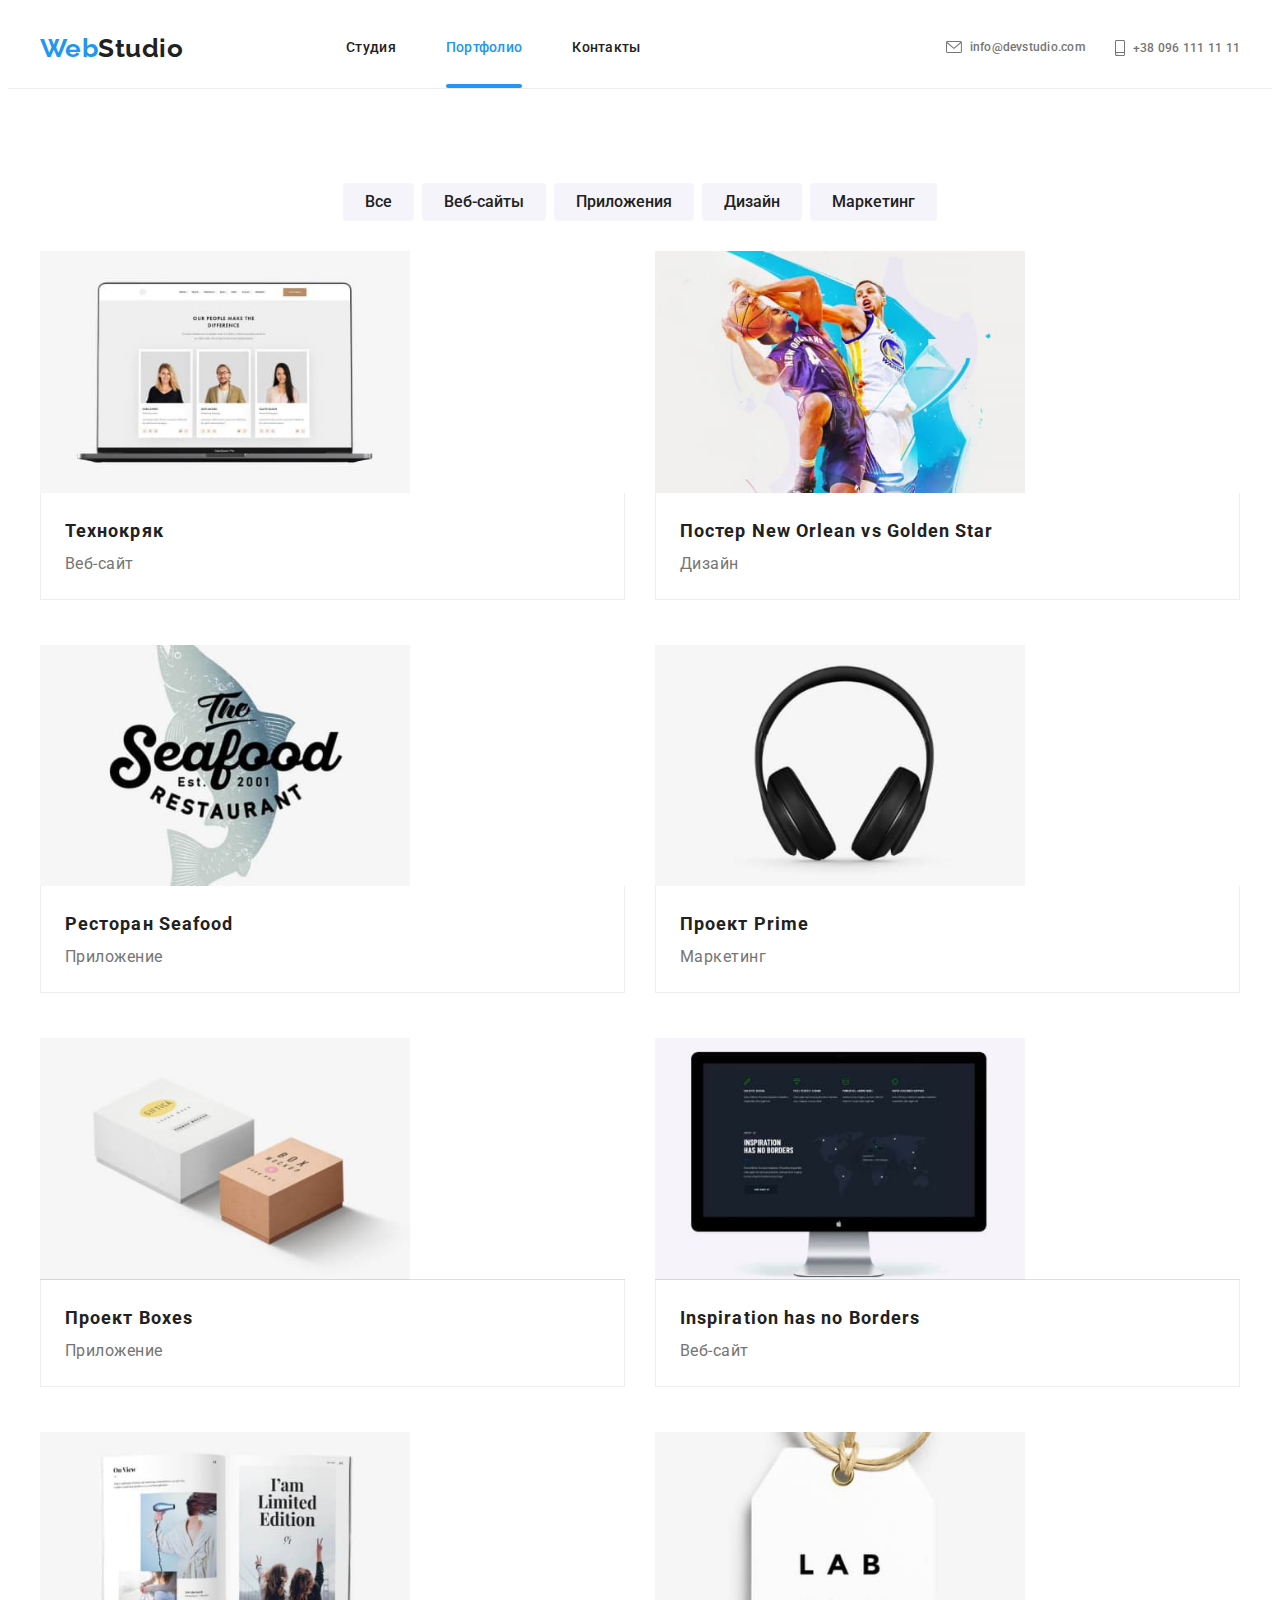
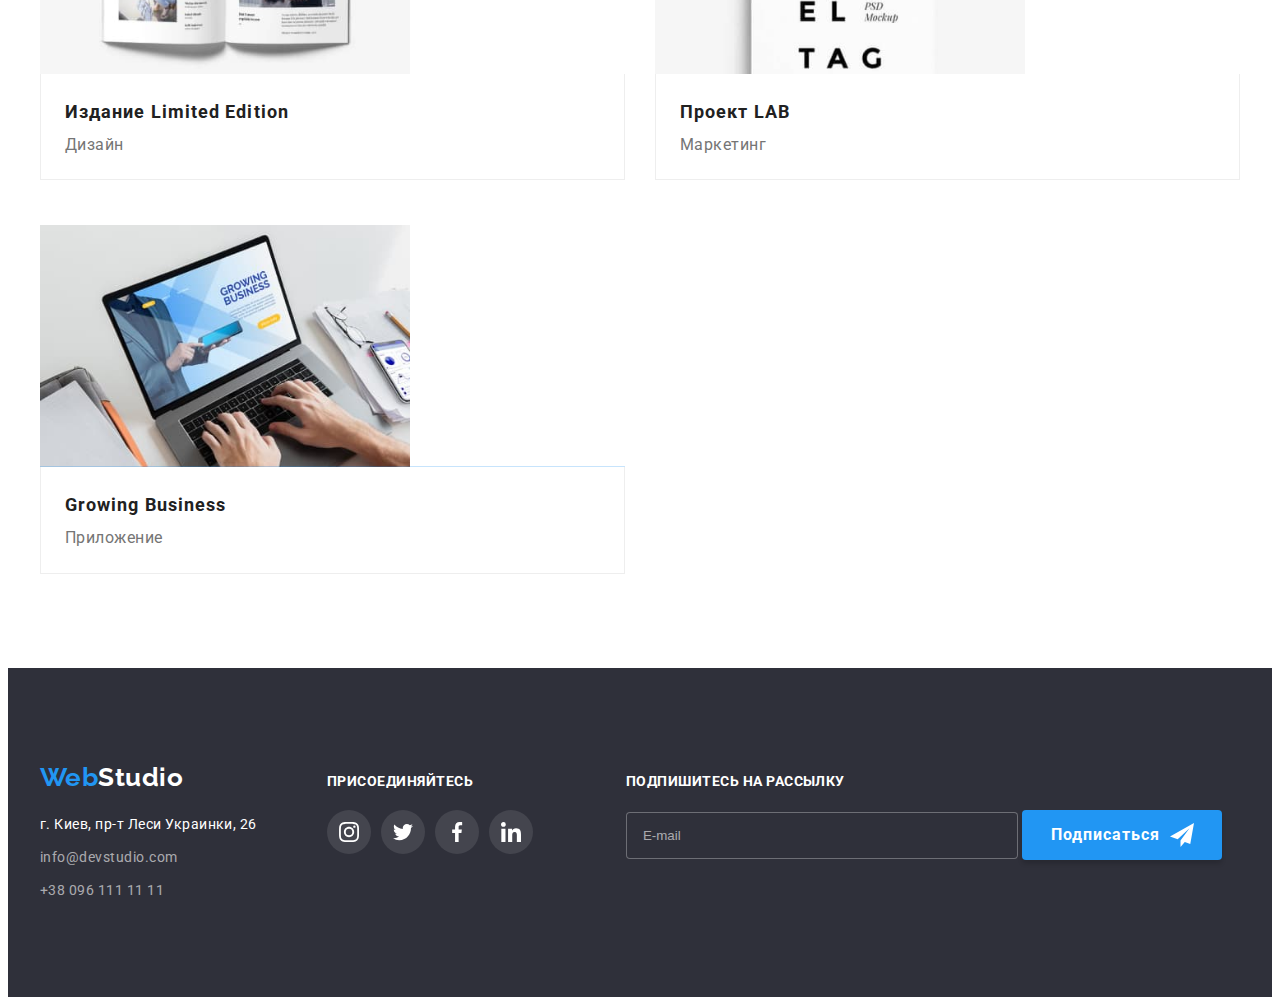
==== commit 3c7bebe3: "добавляет картинки в секцию карточек портфолио" ====
--- a/portfolio.html
+++ b/portfolio.html
@@ -78,7 +78,8 @@
                 <li class="port-card">
                     <a class="port-card__link" href="">
                         <div class="port-card__thumb">
-                            <!-- <img class="port-card__img" src="./images/notebook.jpg" alt="ноутбук" width="370"> -->
+                            <img srcset="./images/img-notebook-450.jpg 1x, ./images/img-notebook-900.jpg 2x"
+                            src="./images/img-notebook-450.jpg" alt="ноутбук" width="370">
                             <div class="port-card__overlay">
                                 <p class="port-card__label">Технокряк это современная площадка распространения коронавируса. Компании используют эту для цифрового 
                                     шпионажа и атак на защищённые сервера конкурентов.</p>
@@ -93,7 +94,8 @@
                 <li class="port-card">
                     <a class="port-card__link" href="">
                         <div class="port-card__thumb">
-                            <!-- <img class="port-card__img" src="./images/basketball.jpg" alt="Два баскетболиста с мячом" width="370"> -->
+                            <img srcset="./images/img-basketball-450.jpg 1x, ./images/img-basketball-900.jpg 2x" 
+                            src="./images/img-basketball-450.jpg" alt="Два баскетболиста с мячом" width="370">
                             <div class="port-card__overlay">
                                 <p class="port-card__label">Технокряк это современная площадка распространения коронавируса. Компании используют эту для
                                         цифрового  шпионажа и атак на защищённые сервера конкурентов.</p>
@@ -108,7 +110,8 @@
                 <li class="port-card">
                     <a class="port-card__link" href="">
                         <div class="port-card__thumb">
-                            <!-- <img class="port-card__img" src="./images/shark.jpg" alt="Акула (эмблема ресторанов Seafood)" width="370"> -->
+                            <img srcset="./images/img-shark-450.jpg 1x, ./images/img-shark-900.jpg 2x" 
+                            src="./images/img-shark-450.jpg" alt="Акула (эмблема ресторанов Seafood)" width="370">
                             <div class="port-card__overlay">
                                     <p class="port-card__label">Технокряк это современная площадка распространения коронавируса. Компании используют эту для
                                         цифрового шпионажа и атак на защищённые сервера конкурентов.</p>
@@ -123,7 +126,8 @@
                 <li class="port-card">
                     <a class="port-card__link" href="">
                         <div class="port-card__thumb">
-                            <!-- <img class="port-card__img" src="./images/headphones.jpg" alt="Наушники" width="370"> -->
+                            <img srcset="./images/img-headphones-450.jpg 1x, ./images/img-headphones-900.jpg 2x" 
+                            src="./images/img-headphones-450.jpg" alt="Наушники" width="370">
                             <div class="port-card__overlay">
                                     <p class="port-card__label">Технокряк это современная площадка распространения коронавируса. Компании используют эту для
                                         цифрового шпионажа и атак на защищённые сервера конкурентов.</p>
@@ -138,7 +142,8 @@
                 <li class="port-card">
                     <a class="port-card__link" href="">
                         <div class="port-card__thumb">
-                            <!-- <img class="port-card__img" src="./images/boxes.jpg" alt="Две картонные коробки" width="370"> -->
+                            <img srcset="./images/img-boxes-450.jpg 1x, ./images/img-boxes-900.jpg 2x" 
+                            src="./images/img-boxes-450.jpg" alt="Две картонные коробки" width="370">
                             <div class="port-card__overlay">
                                     <p class="port-card__label">Технокряк это современная площадка распространения коронавируса. Компании используют эту для
                                         цифрового шпионажа и атак на защищённые сервера конкурентов.</p>
@@ -153,7 +158,8 @@
                 <li class="port-card">
                     <a class="port-card__link" href="">
                         <div class="port-card__thumb">
-                            <!-- <img class="port-card__img" src="./images/monitor.jpg" alt="Монитор компьютера" width="370"> -->
+                            <img srcset="./images/img-monitor-450.jpg 1x, ./images/img-monitor-900.jpg 2x" 
+                            src="./images/img-monitor-450.jpg" alt="Монитор компьютера" width="370">
                             <div class="port-card__overlay">
                                     <p class="port-card__label">Технокряк это современная площадка распространения коронавируса. Компании используют эту для
                                         цифрового шпионажа и атак на защищённые сервера конкурентов.</p>
@@ -168,7 +174,8 @@
                 <li class="port-card">
                     <a class="port-card__link" href="">
                         <div class="port-card__thumb">
-                            <!-- <img class="port-card__img" src="./images/magazine.jpg" alt="Журнал" width="370"> -->
+                            <img srcset="./images/img-magazine-450.jpg 1x, ./images/img-magazine-900.jpg 2x" 
+                            src="./images/img-magazine-450.jpg" alt="Журнал" width="370">
                             <div class="port-card__overlay">
                                     <p class="port-card__label">Технокряк это современная площадка распространения коронавируса. Компании используют эту для
                                         цифрового шпионажа и атак на защищённые сервера конкурентов.</p>
@@ -183,7 +190,8 @@
                 <li class="port-card">
                     <a class="port-card__link" href="">
                         <div class="port-card__thumb">
-                            <!-- <img class="port-card__img" src="./images/label.jpg" alt="бирка" width="370"> -->
+                            <img srcset="./images/img-label-450.jpg 1x, ./images/img-label-900.jpg 2x" 
+                            src="./images/img-label-450.jpg" alt="бирка" width="370">
                             <div class="port-card__overlay">
                                     <p class="port-card__label">Технокряк это современная площадка распространения коронавируса. Компании используют эту для
                                         цифрового шпионажа и атак на защищённые сервера конкурентов.</p>
@@ -198,7 +206,8 @@
                 <li class="port-card">
                     <a class="port-card__link" href="">
                         <div class="port-card__thumb">
-                            <!-- <img class="port-card__img" src="./images/laptop.jpg" alt="Руки человека на клавиатуре ноутбука" width="370"> -->
+                            <img srcset="./images/img-laptop-450.jpg 1x, ./images/img-laptop-900.jpg 2x" 
+                            src="./images/img-laptop-450.jpg" alt="Руки человека на клавиатуре ноутбука" width="370">
                             <div class="port-card__overlay">
                                 <p class="port-card__label">Технокряк это современная площадка распространения коронавируса. Компании используют эту для
                                         цифрового шпионажа и атак на защищённые сервера конкурентов.</p>
--- a/css/main.min.css
+++ b/css/main.min.css
@@ -1,2 +1,2 @@
-.nav__link,.head-contacts__link,.head-socials__link,.logo,.foot-contacts__link,.port-card__link{text-decoration:none}.nav__item,.head-contacts__item,.head-socials,.feature,.service,.member,.member__socials,.clients,.foot-contacts__item,.footer-socials__item,.port-buttons,.port-cards{list-style-type:none}.nav__link{position:relative;font-size:14px;line-height:1.14;-webkit-transition:color 250ms cubic-bezier(0.4, 0, 0.2, 1);transition:color 250ms cubic-bezier(0.4, 0, 0.2, 1)}.nav__link:hover,.nav__link:focus{color:#2196f3}.button,.port-button__link{cursor:pointer;border:none;border-radius:4px}.button{display:-webkit-inline-box;display:-ms-inline-flexbox;display:inline-flex;-webkit-box-align:center;-ms-flex-align:center;align-items:center;-webkit-box-pack:center;-ms-flex-pack:center;justify-content:center;padding:10px;min-width:200px;min-height:50px;font-family:inherit;font-weight:700;font-size:16px;line-height:1.87;letter-spacing:0.06em;color:#fff;background-color:#2196f3;-webkit-box-shadow:0px 4px 4px rgba(0,0,0,0.15);box-shadow:0px 4px 4px rgba(0,0,0,0.15);-webkit-transition:background-color 250ms cubic-bezier(0.4, 0, 0.2, 1);transition:background-color 250ms cubic-bezier(0.4, 0, 0.2, 1)}.button:hover,.button:focus{background-color:#188ce8}.contact-form__input,.contact-form__feedback{display:block;width:100%;border:1px solid rgba(33,33,33,0.2);border-radius:4px;color:#212121;-webkit-transition:border 250ms cubic-bezier(0.4, 0, 0.2, 1);transition:border 250ms cubic-bezier(0.4, 0, 0.2, 1);font-size:14px;line-height:1.14;letter-spacing:0.01em}.contact-form__input:focus,.contact-form__feedback:focus{border:1px solid #2196f3;outline:white}ul{margin:0;padding:0}h1,h2,h3,h4,h5,h6,p{margin:0}body{font-family:'Roboto', sans-serif;font-weight:400;letter-spacing:0.03em;color:#757575}.container{padding-left:15px;padding-right:15px;margin:0 auto}@media screen and (min-width: 480px){.container{width:480px}}@media screen and (min-width: 768px){.container{width:768px}}@media screen and (min-width: 1200px){.container{width:1200px}}.section{padding-top:60px;padding-bottom:60px}.section--top-padding-no{padding-top:0}.section--grey{background-color:#f5f4fa}.section__title{margin-bottom:30px;font-size:28px;line-height:1.18;text-align:center;letter-spacing:0.03em;color:#212121}.page-header{position:relative;border-bottom:1px solid #ececec}.page-header__container{display:-webkit-box;display:-ms-flexbox;display:flex;-webkit-box-align:center;-ms-flex-align:center;align-items:center;-webkit-box-pack:justify;-ms-flex-pack:justify;justify-content:space-between;min-height:60px}.nav{display:-webkit-box;display:-ms-flexbox;display:flex;-webkit-box-align:center;-ms-flex-align:center;align-items:center}.menu__button{display:-webkit-inline-box;display:-ms-inline-flexbox;display:inline-flex;margin:0;padding:0;border:none;background-color:transparent}.menu__button .icon-cross{display:none}.menu__button.is-open .icon-cross{display:block}.menu__button.is-open .icon-menu{display:none}@media screen and (min-width: 768px){.menu__button{display:none}}.menu__icon{fill:currentColor}@media screen and (max-width: 767px){.menu__container{display:none;position:absolute;top:100%;left:0;width:100%;min-height:300px;padding:48px 40px;-webkit-box-shadow:0px 4px 8px rgba(0,0,0,0.04),0px 2px 4px rgba(0,0,0,0.08),0px 1px 3px rgba(0,0,0,0.16);box-shadow:0px 4px 8px rgba(0,0,0,0.04),0px 2px 4px rgba(0,0,0,0.08),0px 1px 3px rgba(0,0,0,0.16);z-index:30;background:#fff}.menu__container.is-open{display:block}}@media screen and (min-width: 768px){.menu__container{display:-webkit-box;display:-ms-flexbox;display:flex;-webkit-box-align:center;-ms-flex-align:center;align-items:center;-webkit-box-pack:end;-ms-flex-pack:end;justify-content:flex-end}}@media screen and (max-width: 767px){.nav__list{margin-bottom:302px}}@media screen and (min-width: 768px){.nav__list{display:-webkit-box;display:-ms-flexbox;display:flex}}@media screen and (max-width: 767px){.nav__item:not(:last-child){margin-bottom:32px}}@media screen and (min-width: 768px){.nav__item:not(:last-child){margin-right:50px}}.nav__link{font-weight:500;font-size:40px;line-height:1.18;letter-spacing:0.02em;color:#212121;-webkit-transition:color 250ms cubic-bezier(0.4, 0, 0.2, 1);transition:color 250ms cubic-bezier(0.4, 0, 0.2, 1)}@media screen and (min-width: 768px){.nav__link{display:block;padding-top:32px;padding-bottom:32px;font-size:14px;line-height:1.14}}.nav__link:hover,.nav__link:focus{color:#2196f3}@media screen and (min-width: 768px){.nav__link--current{color:#2196f3}.nav__link--current::after{display:inline-block;position:absolute;content:'';left:0;bottom:0;width:100%;height:4px;border-radius:2px;background-color:#2196f3}}@media screen and (max-width: 767px){.head-contacts{margin-bottom:64px}}@media screen and (min-width: 768px){.head-contacts{display:-webkit-box;display:-ms-flexbox;display:flex;-webkit-box-orient:vertical;-webkit-box-direction:reverse;-ms-flex-direction:column-reverse;flex-direction:column-reverse;margin-left:84px}}@media screen and (max-width: 767px){.head-contacts__item:not(:last-child){margin-bottom:32px}}@media screen and (min-width: 768px){.head-contacts__item:last-child{margin-bottom:10px}}.head-contacts__link{font-weight:500;letter-spacing:0.02em;color:#757575}@media screen and (min-width: 768px){.head-contacts__link{font-size:12px;line-height:1.17;display:-webkit-box;display:-ms-flexbox;display:flex;-webkit-box-align:center;-ms-flex-align:center;align-items:center}}@media screen and (max-width: 767px){.head-contacts__link--big{font-size:34px;line-height:1.18;color:#2196f3}.head-contacts__link--small{font-size:24px;line-height:1.17}}.head-contacts__icon{margin-right:8px;fill:currentColor}@media screen and (max-width: 767px){.head-contacts__icon{display:none}}.head-socials{display:-webkit-box;display:-ms-flexbox;display:flex;-ms-flex-wrap:wrap;flex-wrap:wrap}@media screen and (min-width: 768px){.head-socials{display:none}}.head-socials__item:not(:first-child){padding-left:10px}.head-socials__item:not(:last-child){padding-right:10px;border-right:1px solid rgba(33,33,33,0.2)}.head-socials__link{font-weight:500;font-size:18px;line-height:1.22;letter-spacing:0.02em;color:#2196f3}.logo{display:inline-block;font-family:'Raleway', sans-serif;font-size:24px;line-height:1.17;font-weight:700;color:#212121}.logo__first-word{color:#2196f3}.hero{max-width:480px;margin-right:auto;margin-left:auto;padding-top:118px;padding-bottom:118px;text-align:center;background-image:-webkit-gradient(linear, left top, right top, from(rgba(47,48,58,0.4)), to(rgba(47,48,58,0.4))),url(../images/hero-background000000000000000000000000000000000000000.jpg);background-image:linear-gradient(to right, rgba(47,48,58,0.4), rgba(47,48,58,0.4)),url(../images/hero-background000000000000000000000000000000000000000.jpg);background-position:center;background-color:black}.site-title{max-width:360px;margin-left:auto;margin-right:auto;margin-bottom:30px;font-weight:900;font-size:26px;line-height:1.62;letter-spacing:0.06em;text-transform:uppercase;color:#fff}.backdrop{position:fixed;top:0;left:0;width:100%;height:100%;padding:93px 15px 94px 15px;background-color:rgba(0,0,0,0.5);z-index:2;opacity:1;-webkit-transition:opacity 250ms cubic-bezier(0.4, 0, 0.2, 1);transition:opacity 250ms cubic-bezier(0.4, 0, 0.2, 1);overflow-y:scroll}.backdrop.is-hidden{pointer-events:none;opacity:0}.backdrop.is-hidden .modal{-webkit-transform:translate(-50%, -50%) scale(1.1);transform:translate(-50%, -50%) scale(1.1);opacity:0}.modal{position:relative;max-width:450px;padding:40px;border-radius:4px;text-align:center;background-color:#fff;-webkit-box-shadow:0px 1px 3px rgba(0,0,0,0.12),0px 1px 1px rgba(0,0,0,0.14),0px 2px 1px rgba(0,0,0,0.2);box-shadow:0px 1px 3px rgba(0,0,0,0.12),0px 1px 1px rgba(0,0,0,0.14),0px 2px 1px rgba(0,0,0,0.2);opacity:1;-webkit-transition:opacity 250ms cubic-bezier(0.4, 0, 0.2, 1);transition:opacity 250ms cubic-bezier(0.4, 0, 0.2, 1)}.close-button{position:absolute;top:8px;right:8px;display:-webkit-inline-box;display:-ms-inline-flexbox;display:inline-flex;-webkit-box-align:center;-ms-flex-align:center;align-items:center;width:30px;height:30px;cursor:pointer;color:#000;background-color:#fff;border:1px solid rgba(0,0,0,0.1);border-radius:50%;-webkit-transition:color 250ms cubic-bezier(0.4, 0, 0.2, 1);transition:color 250ms cubic-bezier(0.4, 0, 0.2, 1)}.close-button:focus,.close-button:hover{color:#2196f3}.close-icon{fill:currentColor}.contact-form__call{margin-bottom:30px;font-weight:700;font-size:20px;line-height:1.5;color:#212121}.contact-form__field{position:relative;display:block}.contact-form__field:not(:last-child){margin-bottom:28px}.contact-form__label{position:absolute;top:-4px;left:0;-webkit-transform:translateY(-100%);transform:translateY(-100%);font-size:12px;line-height:1.14;letter-spacing:0.01em;color:#757575}.contact-form__input{padding:12px 42px}.contact-form__input:focus+.contact-form__icon{fill:#2196f3}.contact-form__icon{position:absolute;top:50%;left:12px;-webkit-transform:translateY(-50%);transform:translateY(-50%);-webkit-transition:fill 250ms cubic-bezier(0.4, 0, 0.2, 1);transition:fill 250ms cubic-bezier(0.4, 0, 0.2, 1)}.contact-form__feedback{height:120px;margin-top:4px;padding:12px 16px;resize:none;color:#212121}.contact-form__feedback::-webkit-input-placeholder{font-size:14px;line-height:1.14;letter-spacing:0.01em;color:rgba(117,117,117,0.5)}.contact-form__feedback:-ms-input-placeholder{font-size:14px;line-height:1.14;letter-spacing:0.01em;color:rgba(117,117,117,0.5)}.contact-form__feedback::-ms-input-placeholder{font-size:14px;line-height:1.14;letter-spacing:0.01em;color:rgba(117,117,117,0.5)}.contact-form__feedback::placeholder{font-size:14px;line-height:1.14;letter-spacing:0.01em;color:rgba(117,117,117,0.5)}.contact-form__policy{position:relative;display:block;margin-bottom:30px;font-size:12px;line-height:1.17;color:#757575}.contact-form__checkbox{-webkit-appearance:none;-moz-appearance:none;appearance:none;margin-right:8px}.contact-form__checkbox:checked ~ .checkbox-icon{background-color:#2196f3;border:none}.contact-form__agreement{color:#2196f3}.checkbox-icon{position:absolute;top:50%;left:0;-webkit-transform:translateY(-50%);transform:translateY(-50%);border:2px solid #212121;border-radius:2px}@media screen and (max-width: 767px){.feature:not(:last-child){margin-bottom:30px}}.feature__thumb{display:-webkit-box;display:-ms-flexbox;display:flex;-webkit-box-align:center;-ms-flex-align:center;align-items:center;-webkit-box-pack:center;-ms-flex-pack:center;justify-content:center;width:100%;height:120px;border-radius:4px;margin-bottom:30px;background-color:#f5f4fa}.feature__subtitle{margin-bottom:10px;font-size:14px;line-height:1.14;text-transform:uppercase;color:#212121}@media screen and (max-width: 767px){.feature__subtitle{text-align:center}}.feature__desc{font-size:14px;line-height:1.71}.services__list{display:-webkit-box;display:-ms-flexbox;display:flex}.service{position:relative;text-align:center;z-index:1}.service:not(:nth-child(3n)){margin-right:30px}.service__img{display:block}.service__title{position:absolute;left:0;bottom:0;width:100%;padding-top:27px;padding-bottom:27px;overflow:hidden;font-weight:700;font-size:14px;line-height:1.14;text-transform:uppercase;color:#fff;background-color:rgba(47,48,58,0.8)}@media screen and (max-width: 1199px){.services__section{display:none}}.member{-webkit-box-shadow:0px 1px 3px rgba(0,0,0,0.12),0px 1px 1px rgba(0,0,0,0.14),0px 2px 1px rgba(0,0,0,0.2);box-shadow:0px 1px 3px rgba(0,0,0,0.12),0px 1px 1px rgba(0,0,0,0.14),0px 2px 1px rgba(0,0,0,0.2);border-radius:0px 0px 4px 4px}.member__about{padding:30px 0px 24px 0px;text-align:center;background-color:#fff}.member__name{font-weight:500;font-size:16px;line-height:1.19;color:#212121}.member__position{margin-top:10px;font-size:16px;line-height:1.19}.member__socials{display:-webkit-inline-box;display:-ms-inline-flexbox;display:inline-flex;margin-top:16px}.member__social:not(:last-child){margin-right:10px}.member__link{display:-webkit-box;display:-ms-flexbox;display:flex;-webkit-box-align:center;-ms-flex-align:center;align-items:center;-webkit-box-pack:center;-ms-flex-pack:center;justify-content:center;width:44px;height:44px;border-radius:50%;color:#afb1b8;-webkit-transition:color 250ms cubic-bezier(0.4, 0, 0.2, 1),background-color 250ms cubic-bezier(0.4, 0, 0.2, 1);transition:color 250ms cubic-bezier(0.4, 0, 0.2, 1),background-color 250ms cubic-bezier(0.4, 0, 0.2, 1)}.member__link:hover,.member__link:focus{color:#fff;background-color:#2196f3}.member__icon-link{fill:currentColor}.clients{display:-webkit-box;display:-ms-flexbox;display:flex;-ms-flex-wrap:wrap;flex-wrap:wrap;margin:-15px}.client{-ms-flex-preferred-size:calc((100% - 2 * 30px) / 2);flex-basis:calc((100% - 2 * 30px) / 2);margin:15px}.client__link{display:-webkit-box;display:-ms-flexbox;display:flex;-webkit-box-align:center;-ms-flex-align:center;align-items:center;-webkit-box-pack:center;-ms-flex-pack:center;justify-content:center;height:92px;border:1px solid #afb1b8;border-radius:4px;color:#afb1b8;-webkit-transition:color 250ms cubic-bezier(0.4, 0, 0.2, 1),border 250ms cubic-bezier(0.4, 0, 0.2, 1);transition:color 250ms cubic-bezier(0.4, 0, 0.2, 1),border 250ms cubic-bezier(0.4, 0, 0.2, 1)}.client__link:hover,.client__link:focus{border:1px solid #2196f3;color:#2196f3}.client__icon{fill:currentColor}.footer{background-color:#2f303a;text-align:center}.footer__logo{color:#fff;margin-bottom:20px}.footer__box:not(:last-child){margin-bottom:60px}.foot-contacts{font-style:normal}.foot-contacts__item:not(:last-child){margin-bottom:9px}.foot-contacts__link{font-size:14px;line-height:1.71;color:rgba(255,255,255,0.6)}.foot-contacts__link--light-color{color:#fff}.footer-socials__call,.signup__call{margin-bottom:20px;font-weight:700;font-size:14px;line-height:1.14;text-transform:uppercase;color:#fff}.footer-socials__list{display:-webkit-inline-box;display:-ms-inline-flexbox;display:inline-flex}.footer-socials__item:not(:last-child){margin-right:10px}.footer-socials__link{display:-webkit-box;display:-ms-flexbox;display:flex;-webkit-box-align:center;-ms-flex-align:center;align-items:center;-webkit-box-pack:center;-ms-flex-pack:center;justify-content:center;width:44px;height:44px;border-radius:50%;color:#fff;background-color:rgba(255,255,255,0.1);-webkit-transition:background-color 250ms cubic-bezier(0.4, 0, 0.2, 1);transition:background-color 250ms cubic-bezier(0.4, 0, 0.2, 1)}.footer-socials__link:hover,.footer-socials__link:focus{background-color:#2196f3}.footer-socials__icon{fill:currentColor}.signup__input{margin-bottom:20px;width:100%;padding:15px 16px;border:1px solid rgba(255,255,255,0.3);border-radius:4px;color:#fff;background-color:#2f303a}.signup__input::-webkit-input-placeholder{color:rgba(255,255,255,0.6)}.signup__input:-ms-input-placeholder{color:rgba(255,255,255,0.6)}.signup__input::-ms-input-placeholder{color:rgba(255,255,255,0.6)}.signup__input::placeholder{color:rgba(255,255,255,0.6)}.signup__icon{margin-left:10px}.port-buttons{display:-webkit-box;display:-ms-flexbox;display:flex;-ms-flex-wrap:wrap;flex-wrap:wrap}.port-button{margin-bottom:15px}.port-button:not(:last-child){margin-right:8px}.port-button__link{padding:6px 22px;font-family:inherit;font-weight:500;font-size:16px;line-height:1.62;text-align:center;color:#212121;background-color:#f5f4fa;-webkit-transition:color 250ms cubic-bezier(0.4, 0, 0.2, 1),background-color 250ms cubic-bezier(0.4, 0, 0.2, 1),-webkit-box-shadow 250ms cubic-bezier(0.4, 0, 0.2, 1);transition:color 250ms cubic-bezier(0.4, 0, 0.2, 1),background-color 250ms cubic-bezier(0.4, 0, 0.2, 1),-webkit-box-shadow 250ms cubic-bezier(0.4, 0, 0.2, 1);transition:box-shadow 250ms cubic-bezier(0.4, 0, 0.2, 1),color 250ms cubic-bezier(0.4, 0, 0.2, 1),background-color 250ms cubic-bezier(0.4, 0, 0.2, 1);transition:box-shadow 250ms cubic-bezier(0.4, 0, 0.2, 1),color 250ms cubic-bezier(0.4, 0, 0.2, 1),background-color 250ms cubic-bezier(0.4, 0, 0.2, 1),-webkit-box-shadow 250ms cubic-bezier(0.4, 0, 0.2, 1)}.port-button__link:focus,.port-button__link:hover{color:#fff;background-color:#2196f3;-webkit-box-shadow:0px 3px 1px rgba(0,0,0,0.1),0px 1px 2px rgba(0,0,0,0.08),0px 2px 2px rgba(0,0,0,0.12);box-shadow:0px 3px 1px rgba(0,0,0,0.1),0px 1px 2px rgba(0,0,0,0.08),0px 2px 2px rgba(0,0,0,0.12)}.port-cards{margin-top:25px}.port-card:not(:last-child){margin-bottom:30px}.port-card:hover,.port-card:focus{-webkit-box-shadow:0px 1px 1px rgba(0,0,0,0.12),0px 4px 4px rgba(0,0,0,0.06),1px 4px 6px rgba(0,0,0,0.16);box-shadow:0px 1px 1px rgba(0,0,0,0.12),0px 4px 4px rgba(0,0,0,0.06),1px 4px 6px rgba(0,0,0,0.16)}.port-card__thumb{position:relative;overflow:hidden}.port-card__img{display:block}.port-card__overlay{position:absolute;top:0;left:0;width:100%;height:100%;background-color:rgba(33,150,243,0.9);-webkit-transform:translateY(100%);transform:translateY(100%);-webkit-transition:-webkit-transform 250ms cubic-bezier(0.4, 0, 0.2, 1);transition:-webkit-transform 250ms cubic-bezier(0.4, 0, 0.2, 1);transition:transform 250ms cubic-bezier(0.4, 0, 0.2, 1);transition:transform 250ms cubic-bezier(0.4, 0, 0.2, 1), -webkit-transform 250ms cubic-bezier(0.4, 0, 0.2, 1)}.port-card__link:hover .port-card__overlay{-webkit-transform:translateY(0);transform:translateY(0)}.port-card__link:focus .port-card__overlay{-webkit-transform:translateY(0);transform:translateY(0)}.port-card__label{padding:77px 24px;font-size:18px;line-height:1.56;color:#fff}.port-card__text{padding:20px 24px;border-right:1px solid #eee;border-left:1px solid #eee;border-bottom:1px solid #eee}.port-card__title{font-size:18px;line-height:2;letter-spacing:0.06em;color:#212121}.port-card__desc{font-size:16px;line-height:1.87;color:#757575}
+.nav__link,.head-contacts__link,.head-socials__link,.logo,.foot-contacts__link,.port-card__link{text-decoration:none}.nav__item,.head-contacts__item,.head-socials,.feature,.service,.member,.member__socials,.clients,.foot-contacts__item,.footer-socials__item,.port-buttons,.port-cards{list-style-type:none}.button,.port-button__link{cursor:pointer;border:none;border-radius:4px}.button{display:-webkit-inline-box;display:-ms-inline-flexbox;display:inline-flex;-webkit-box-align:center;-ms-flex-align:center;align-items:center;-webkit-box-pack:center;-ms-flex-pack:center;justify-content:center;padding:10px;min-width:200px;min-height:50px;font-family:inherit;font-weight:700;font-size:16px;line-height:1.87;letter-spacing:0.06em;color:#fff;background-color:#2196f3;-webkit-box-shadow:0px 4px 4px rgba(0,0,0,0.15);box-shadow:0px 4px 4px rgba(0,0,0,0.15);-webkit-transition:background-color 250ms cubic-bezier(0.4, 0, 0.2, 1);transition:background-color 250ms cubic-bezier(0.4, 0, 0.2, 1)}.button:hover,.button:focus{background-color:#188ce8}.contact-form__input,.contact-form__feedback{display:block;width:100%;border:1px solid rgba(33,33,33,0.2);border-radius:4px;color:#212121;-webkit-transition:border 250ms cubic-bezier(0.4, 0, 0.2, 1);transition:border 250ms cubic-bezier(0.4, 0, 0.2, 1);font-size:14px;line-height:1.14;letter-spacing:0.01em}.contact-form__input:focus,.contact-form__feedback:focus{border:1px solid #2196f3;outline:white}ul{margin:0;padding:0}h1,h2,h3,h4,h5,h6,p{margin:0}img{max-width:100%;display:block;height:auto}body{font-family:'Roboto', sans-serif;font-weight:400;letter-spacing:0.03em;color:#757575}.container{padding-left:15px;padding-right:15px;margin:0 auto}@media screen and (min-width: 480px){.container{width:480px}}@media screen and (min-width: 768px){.container{width:768px}}@media screen and (min-width: 1200px){.container{width:1200px}}.section{padding-top:60px;padding-bottom:60px}@media screen and (min-width: 1200px){.section{padding-top:94px;padding-bottom:94px}}.section--top-padding-no{padding-top:0}.section--grey{background-color:#f5f4fa}.section__title{margin-bottom:30px;font-size:28px;line-height:1.18;text-align:center;letter-spacing:0.03em;color:#212121}@media screen and (min-width: 1200px){.section__title{margin-bottom:50px;font-size:36px;line-height:1.17}}.page-header{position:relative;border-bottom:1px solid #ececec}.page-header__container{display:-webkit-box;display:-ms-flexbox;display:flex;-webkit-box-align:center;-ms-flex-align:center;align-items:center;-webkit-box-pack:justify;-ms-flex-pack:justify;justify-content:space-between;min-height:60px}.nav{display:-webkit-box;display:-ms-flexbox;display:flex;-webkit-box-align:center;-ms-flex-align:center;align-items:center}.menu__button{display:-webkit-inline-box;display:-ms-inline-flexbox;display:inline-flex;margin:0;padding:0;border:none;background-color:transparent}.menu__button .icon-cross{display:none}.menu__button.is-open .icon-cross{display:block}.menu__button.is-open .icon-menu{display:none}@media screen and (min-width: 768px){.menu__button{display:none}}.menu__icon{fill:currentColor}@media screen and (max-width: 767px){.menu__container{display:none;position:absolute;top:100%;left:0;width:100%;min-height:300px;padding:48px 40px;-webkit-box-shadow:0px 4px 8px rgba(0,0,0,0.04),0px 2px 4px rgba(0,0,0,0.08),0px 1px 3px rgba(0,0,0,0.16);box-shadow:0px 4px 8px rgba(0,0,0,0.04),0px 2px 4px rgba(0,0,0,0.08),0px 1px 3px rgba(0,0,0,0.16);z-index:30;background:#fff}.menu__container.is-open{display:block}}@media screen and (min-width: 768px){.menu__container{display:-webkit-box;display:-ms-flexbox;display:flex;-webkit-box-align:center;-ms-flex-align:center;align-items:center}}@media screen and (max-width: 767px){.nav__list{margin-bottom:302px}}@media screen and (min-width: 768px){.nav__list{display:-webkit-box;display:-ms-flexbox;display:flex}}@media screen and (max-width: 767px){.nav__item:not(:last-child){margin-bottom:32px}}@media screen and (min-width: 768px){.nav__item:not(:last-child){margin-right:50px}}.nav__link{font-weight:500;font-size:40px;line-height:1.18;letter-spacing:0.02em;color:#212121;-webkit-transition:color 250ms cubic-bezier(0.4, 0, 0.2, 1);transition:color 250ms cubic-bezier(0.4, 0, 0.2, 1)}@media screen and (min-width: 768px){.nav__link{position:relative;display:block;padding-top:32px;padding-bottom:32px;font-size:14px;line-height:1.14}}.nav__link:hover,.nav__link:focus{color:#2196f3}@media screen and (min-width: 768px){.nav__link--current{color:#2196f3}.nav__link--current::after{display:inline-block;position:absolute;content:'';left:0;bottom:0;width:100%;height:4px;border-radius:2px;background-color:#2196f3}}@media screen and (max-width: 767px){.head-contacts{margin-bottom:64px}}@media screen and (min-width: 768px){.head-contacts{display:-webkit-box;display:-ms-flexbox;display:flex;-webkit-box-orient:vertical;-webkit-box-direction:reverse;-ms-flex-direction:column-reverse;flex-direction:column-reverse;margin-left:84px}}@media screen and (min-width: 1200px){.head-contacts{-webkit-box-orient:horizontal;-webkit-box-direction:reverse;-ms-flex-direction:row-reverse;flex-direction:row-reverse;margin-left:305px}}@media screen and (max-width: 767px){.head-contacts__item:not(:last-child){margin-bottom:32px}}@media screen and (min-width: 768px) and (max-width: 1199px){.head-contacts__item:last-child{margin-bottom:10px}}@media screen and (min-width: 1200px){.head-contacts__item:last-child{margin-right:30px}}.head-contacts__link{font-weight:500;letter-spacing:0.02em;color:#757575}@media screen and (min-width: 768px){.head-contacts__link{font-size:12px;line-height:1.17;display:-webkit-box;display:-ms-flexbox;display:flex;-webkit-box-align:center;-ms-flex-align:center;align-items:center}}@media screen and (min-width: 1200px){.head-contacts__link{padding-top:32px;padding-bottom:32px}.head-contacts__link:hover,.head-contacts__link:focus{color:#2196f3}}@media screen and (max-width: 767px){.head-contacts__link--big{font-size:34px;line-height:1.18;color:#2196f3}.head-contacts__link--small{font-size:24px;line-height:1.17}}.head-contacts__icon{margin-right:8px;fill:currentColor}@media screen and (max-width: 767px){.head-contacts__icon{display:none}}.head-socials{display:-webkit-box;display:-ms-flexbox;display:flex;-ms-flex-wrap:wrap;flex-wrap:wrap}@media screen and (min-width: 768px){.head-socials{display:none}}.head-socials__item:not(:first-child){padding-left:10px}.head-socials__item:not(:last-child){padding-right:10px;border-right:1px solid rgba(33,33,33,0.2)}.head-socials__link{font-weight:500;font-size:18px;line-height:1.22;letter-spacing:0.02em;color:#2196f3}.logo{display:inline-block;font-family:'Raleway', sans-serif;font-size:24px;line-height:1.17;font-weight:700;color:#212121}@media screen and (min-width: 1200px){.logo{font-size:26px;line-height:1.19}}.logo__first-word{color:#2196f3}.hero{max-width:480px;margin-left:auto;margin-right:auto;padding-top:118px;padding-bottom:118px;text-align:center;background-size:cover;background-position:center;background-repeat:no-repeat;background-image:-webkit-gradient(linear, left top, right top, from(rgba(47,48,58,0.4)), to(rgba(47,48,58,0.4))),url(../../images/hero-mob.jpg);background-image:linear-gradient(to right, rgba(47,48,58,0.4), rgba(47,48,58,0.4)),url(../../images/hero-mob.jpg);background-color:black}@media screen and (min-device-pixel-ratio: 2), screen and (-webkit-min-device-pixel-ratio: 2), screen and (min-resolution: 192dpi), screen and (min-resolution: 2dppx){.hero{background-image:-webkit-gradient(linear, left top, right top, from(rgba(47,48,58,0.4)), to(rgba(47,48,58,0.4))),url(../../images/hero-mob@2x.jpg);background-image:linear-gradient(to right, rgba(47,48,58,0.4), rgba(47,48,58,0.4)),url(../../images/hero-mob@2x.jpg)}}@media screen and (min-width: 481px){.hero{max-width:768px;background-image:-webkit-gradient(linear, left top, right top, from(rgba(47,48,58,0.4)), to(rgba(47,48,58,0.4))),url(../../images/hero-tab.jpg);background-image:linear-gradient(to right, rgba(47,48,58,0.4), rgba(47,48,58,0.4)),url(../../images/hero-tab.jpg)}}@media screen and (min-width: 481px) and (min-device-pixel-ratio: 2), screen and (min-width: 481px) and (-webkit-min-device-pixel-ratio: 2), screen and (min-width: 481px) and (min-resolution: 192dpi), screen and (min-width: 481px) and (min-resolution: 2dppx){.hero{background-image:-webkit-gradient(linear, left top, right top, from(rgba(47,48,58,0.4)), to(rgba(47,48,58,0.4))),url(../../images/hero-tab@2x.jpg);background-image:linear-gradient(to right, rgba(47,48,58,0.4), rgba(47,48,58,0.4)),url(../../images/hero-tab@2x.jpg)}}@media screen and (min-width: 769px){.hero{max-width:1200px;background-image:-webkit-gradient(linear, left top, right top, from(rgba(47,48,58,0.4)), to(rgba(47,48,58,0.4))),url(../../images/hero-desk.jpg);background-image:linear-gradient(to right, rgba(47,48,58,0.4), rgba(47,48,58,0.4)),url(../../images/hero-desk.jpg)}}@media screen and (min-width: 769px) and (min-device-pixel-ratio: 2), screen and (min-width: 769px) and (-webkit-min-device-pixel-ratio: 2), screen and (min-width: 769px) and (min-resolution: 192dpi), screen and (min-width: 769px) and (min-resolution: 2dppx){.hero{background-image:-webkit-gradient(linear, left top, right top, from(rgba(47,48,58,0.4)), to(rgba(47,48,58,0.4))),url(../../images/hero-desk@2x.jpg);background-image:linear-gradient(to right, rgba(47,48,58,0.4), rgba(47,48,58,0.4)),url(../../images/hero-desk@2x.jpg)}}@media screen and (min-width: 1200px){.hero{max-width:1600px;padding-top:200px;padding-bottom:200px}}.site-title{max-width:360px;margin-left:auto;margin-right:auto;margin-bottom:30px;font-weight:900;font-size:26px;line-height:1.62;letter-spacing:0.06em;text-transform:uppercase;color:#fff}@media screen and (min-width: 1200px){.site-title{max-width:696px;font-size:44px;line-height:1.36}}.backdrop{position:fixed;top:0;left:0;width:100%;height:100%;background-color:rgba(0,0,0,0.5);z-index:2;opacity:1;-webkit-transition:opacity 250ms cubic-bezier(0.4, 0, 0.2, 1);transition:opacity 250ms cubic-bezier(0.4, 0, 0.2, 1);overflow-y:scroll}@media screen and (max-width: 767px){.backdrop{padding:93px 15px 94px 15px}}.backdrop.is-hidden{pointer-events:none;opacity:0}.backdrop.is-hidden .modal{-webkit-transform:translate(-50%, -50%) scale(1.1);transform:translate(-50%, -50%) scale(1.1);opacity:0}.modal{position:relative;max-width:450px;padding:40px;border-radius:4px;text-align:center;background-color:#fff;-webkit-box-shadow:0px 1px 3px rgba(0,0,0,0.12),0px 1px 1px rgba(0,0,0,0.14),0px 2px 1px rgba(0,0,0,0.2);box-shadow:0px 1px 3px rgba(0,0,0,0.12),0px 1px 1px rgba(0,0,0,0.14),0px 2px 1px rgba(0,0,0,0.2);opacity:1;-webkit-transition:opacity 250ms cubic-bezier(0.4, 0, 0.2, 1);transition:opacity 250ms cubic-bezier(0.4, 0, 0.2, 1)}@media screen and (min-width: 768px){.modal{position:absolute;top:50%;left:50%;-webkit-transform:translate(-50%, -50%) scale(1);transform:translate(-50%, -50%) scale(1);-webkit-transition:-webkit-transform 250ms cubic-bezier(0.4, 0, 0.2, 1);transition:-webkit-transform 250ms cubic-bezier(0.4, 0, 0.2, 1);transition:transform 250ms cubic-bezier(0.4, 0, 0.2, 1);transition:transform 250ms cubic-bezier(0.4, 0, 0.2, 1), -webkit-transform 250ms cubic-bezier(0.4, 0, 0.2, 1)}}.close-button{position:absolute;top:8px;right:8px;display:-webkit-inline-box;display:-ms-inline-flexbox;display:inline-flex;-webkit-box-align:center;-ms-flex-align:center;align-items:center;width:30px;height:30px;cursor:pointer;color:#000;background-color:#fff;border:1px solid rgba(0,0,0,0.1);border-radius:50%;-webkit-transition:color 250ms cubic-bezier(0.4, 0, 0.2, 1);transition:color 250ms cubic-bezier(0.4, 0, 0.2, 1)}.close-button:focus,.close-button:hover{color:#2196f3}.close-icon{fill:currentColor}.contact-form__call{margin-bottom:30px;font-weight:700;font-size:20px;line-height:1.5;color:#212121}.contact-form__field{position:relative;display:block}.contact-form__field:not(:last-child){margin-bottom:28px}.contact-form__label{position:absolute;top:-4px;left:0;-webkit-transform:translateY(-100%);transform:translateY(-100%);font-size:12px;line-height:1.14;letter-spacing:0.01em;color:#757575}.contact-form__input{padding:12px 42px}.contact-form__input:focus+.contact-form__icon{fill:#2196f3}.contact-form__icon{position:absolute;top:50%;left:12px;-webkit-transform:translateY(-50%);transform:translateY(-50%);-webkit-transition:fill 250ms cubic-bezier(0.4, 0, 0.2, 1);transition:fill 250ms cubic-bezier(0.4, 0, 0.2, 1)}.contact-form__feedback{height:120px;margin-top:4px;padding:12px 16px;resize:none;color:#212121}.contact-form__feedback::-webkit-input-placeholder{font-size:14px;line-height:1.14;letter-spacing:0.01em;color:rgba(117,117,117,0.5)}.contact-form__feedback:-ms-input-placeholder{font-size:14px;line-height:1.14;letter-spacing:0.01em;color:rgba(117,117,117,0.5)}.contact-form__feedback::-ms-input-placeholder{font-size:14px;line-height:1.14;letter-spacing:0.01em;color:rgba(117,117,117,0.5)}.contact-form__feedback::placeholder{font-size:14px;line-height:1.14;letter-spacing:0.01em;color:rgba(117,117,117,0.5)}.contact-form__policy{position:relative;display:block;margin-bottom:30px;font-size:12px;line-height:1.17;color:#757575}.contact-form__checkbox{-webkit-appearance:none;-moz-appearance:none;appearance:none;margin-right:8px}.contact-form__checkbox:checked ~ .checkbox-icon{background-color:#2196f3;border:none}.contact-form__agreement{color:#2196f3}.checkbox-icon{position:absolute;top:50%;left:0;-webkit-transform:translateY(-50%);transform:translateY(-50%);border:2px solid #212121;border-radius:2px}@media screen and (min-width: 768px){.features{display:-webkit-box;display:-ms-flexbox;display:flex;-ms-flex-wrap:wrap;flex-wrap:wrap;margin:-15px}}@media screen and (max-width: 767px){.feature:not(:last-child){margin-bottom:30px}}@media screen and (min-width: 768px){.feature{-ms-flex-preferred-size:calc((100% - 30px * 2) / 2);flex-basis:calc((100% - 30px * 2) / 2);margin:15px}}@media screen and (min-width: 1200px){.feature{-ms-flex-preferred-size:calc((100% - 30px * 4) / 4);flex-basis:calc((100% - 30px * 4) / 4)}}.feature__thumb{display:-webkit-box;display:-ms-flexbox;display:flex;-webkit-box-align:center;-ms-flex-align:center;align-items:center;-webkit-box-pack:center;-ms-flex-pack:center;justify-content:center;width:100%;height:120px;border-radius:4px;margin-bottom:30px;background-color:#f5f4fa}.feature__subtitle{margin-bottom:10px;font-size:14px;line-height:1.14;text-transform:uppercase;color:#212121}@media screen and (max-width: 767px){.feature__subtitle{text-align:center}}.feature__desc{font-size:14px;line-height:1.71}.services__list{display:-webkit-box;display:-ms-flexbox;display:flex}.service{position:relative;text-align:center;z-index:1}.service:not(:nth-child(3n)){margin-right:30px}.service__title{position:absolute;left:0;bottom:0;width:100%;padding-top:27px;padding-bottom:27px;overflow:hidden;font-weight:700;font-size:14px;line-height:1.14;text-transform:uppercase;color:#fff;background-color:rgba(47,48,58,0.8)}@media screen and (max-width: 1199px){.services__section{display:none}}@media screen and (min-width: 768px){.members{display:-webkit-box;display:-ms-flexbox;display:flex;-ms-flex-wrap:wrap;flex-wrap:wrap;margin:-15px}}.member{-webkit-box-shadow:0px 1px 3px rgba(0,0,0,0.12),0px 1px 1px rgba(0,0,0,0.14),0px 2px 1px rgba(0,0,0,0.2);box-shadow:0px 1px 3px rgba(0,0,0,0.12),0px 1px 1px rgba(0,0,0,0.14),0px 2px 1px rgba(0,0,0,0.2);border-radius:0px 0px 4px 4px}@media screen and (min-width: 768px){.member{-ms-flex-preferred-size:calc((100% - 2 * 30px) / 2);flex-basis:calc((100% - 2 * 30px) / 2);margin:15px}}@media screen and (min-width: 1200px){.member{-ms-flex-preferred-size:calc((100% - 4 * 30px) / 4);flex-basis:calc((100% - 4 * 30px) / 4)}}.member__about{padding:30px 0px 24px 0px;text-align:center;background-color:#fff}.member__name{font-weight:500;font-size:16px;line-height:1.19;color:#212121}.member__position{margin-top:10px;font-size:16px;line-height:1.19}.member__socials{display:-webkit-inline-box;display:-ms-inline-flexbox;display:inline-flex;margin-top:16px}.member__social:not(:last-child){margin-right:10px}.member__link{display:-webkit-box;display:-ms-flexbox;display:flex;-webkit-box-align:center;-ms-flex-align:center;align-items:center;-webkit-box-pack:center;-ms-flex-pack:center;justify-content:center;width:44px;height:44px;border-radius:50%;color:#afb1b8;-webkit-transition:color 250ms cubic-bezier(0.4, 0, 0.2, 1),background-color 250ms cubic-bezier(0.4, 0, 0.2, 1);transition:color 250ms cubic-bezier(0.4, 0, 0.2, 1),background-color 250ms cubic-bezier(0.4, 0, 0.2, 1)}.member__link:hover,.member__link:focus{color:#fff;background-color:#2196f3}.member__icon-link{fill:currentColor}.clients{display:-webkit-box;display:-ms-flexbox;display:flex;-ms-flex-wrap:wrap;flex-wrap:wrap;margin:-15px}.client{-ms-flex-preferred-size:calc((100% - 2 * 30px) / 2);flex-basis:calc((100% - 2 * 30px) / 2);margin:15px}@media screen and (min-width: 768px){.client{-ms-flex-preferred-size:calc((100% - 3 * 30px) / 3);flex-basis:calc((100% - 3 * 30px) / 3)}}@media screen and (min-width: 1200px){.client{-ms-flex-preferred-size:calc((100% - 6 * 30px) / 6);flex-basis:calc((100% - 6 * 30px) / 6)}}.client__link{display:-webkit-box;display:-ms-flexbox;display:flex;-webkit-box-align:center;-ms-flex-align:center;align-items:center;-webkit-box-pack:center;-ms-flex-pack:center;justify-content:center;height:92px;border:1px solid #afb1b8;border-radius:4px;color:#afb1b8;-webkit-transition:color 250ms cubic-bezier(0.4, 0, 0.2, 1),border 250ms cubic-bezier(0.4, 0, 0.2, 1);transition:color 250ms cubic-bezier(0.4, 0, 0.2, 1),border 250ms cubic-bezier(0.4, 0, 0.2, 1)}.client__link:hover,.client__link:focus{border:1px solid #2196f3;color:#2196f3}.client__icon{fill:currentColor}.footer{background-color:#2f303a;text-align:center}@media screen and (min-width: 768px){.footer__container{display:-webkit-box;display:-ms-flexbox;display:flex;-ms-flex-wrap:wrap;flex-wrap:wrap;-webkit-box-align:baseline;-ms-flex-align:baseline;align-items:baseline;-webkit-box-pack:center;-ms-flex-pack:center;justify-content:center}}@media screen and (min-width: 1200px){.footer__container{display:-webkit-box;display:-ms-flexbox;display:flex;-webkit-box-pack:start;-ms-flex-pack:start;justify-content:flex-start}}@media screen and (min-width: 1200px){.footer__box{text-align:left}.footer__box:first-child{margin-right:70px}.footer__box:nth-child(2n){margin-right:93px}}@media screen and (max-width: 1199px){.footer__box:not(:last-child){margin-bottom:60px}}@media screen and (min-width: 768px) and (max-width: 1199px){.footer__box:not(:last-child){-ms-flex-preferred-size:50%;flex-basis:50%}}.footer__logo{color:#fff;margin-bottom:20px}.foot-contacts{font-style:normal}.foot-contacts__item:not(:last-child){margin-bottom:9px}.foot-contacts__link{font-size:14px;line-height:1.71;color:rgba(255,255,255,0.6)}.foot-contacts__link--light-color{color:#fff}.footer-socials__call,.signup__call{margin-bottom:20px;font-weight:700;font-size:14px;line-height:1.14;text-transform:uppercase;color:#fff}.footer-socials__list{display:-webkit-inline-box;display:-ms-inline-flexbox;display:inline-flex}.footer-socials__item:not(:last-child){margin-right:10px}.footer-socials__link{display:-webkit-box;display:-ms-flexbox;display:flex;-webkit-box-align:center;-ms-flex-align:center;align-items:center;-webkit-box-pack:center;-ms-flex-pack:center;justify-content:center;width:44px;height:44px;border-radius:50%;color:#fff;background-color:rgba(255,255,255,0.1);-webkit-transition:background-color 250ms cubic-bezier(0.4, 0, 0.2, 1);transition:background-color 250ms cubic-bezier(0.4, 0, 0.2, 1)}.footer-socials__link:hover,.footer-socials__link:focus{background-color:#2196f3}.footer-socials__icon{fill:currentColor}.signup__input{margin-bottom:20px;padding:15px 16px;border:1px solid rgba(255,255,255,0.3);border-radius:4px;color:#fff;background-color:#2f303a}.signup__input::-webkit-input-placeholder{color:rgba(255,255,255,0.6)}.signup__input:-ms-input-placeholder{color:rgba(255,255,255,0.6)}.signup__input::-ms-input-placeholder{color:rgba(255,255,255,0.6)}.signup__input::placeholder{color:rgba(255,255,255,0.6)}@media screen and (max-width: 1199px){.signup__input{max-width:450px;width:100%}}@media screen and (min-width: 1200px){.signup__input{width:358px}}.signup__icon{margin-left:10px}.port-buttons{display:-webkit-box;display:-ms-flexbox;display:flex;-ms-flex-wrap:wrap;flex-wrap:wrap}@media screen and (min-width: 768px){.port-buttons{-webkit-box-pack:center;-ms-flex-pack:center;justify-content:center;margin-bottom:30px}}.port-button:not(:last-child){margin-right:8px}@media screen and (max-width: 767px){.port-button{margin-bottom:15px}}.port-button__link{padding:6px 22px;font-family:inherit;font-weight:500;font-size:16px;line-height:1.62;text-align:center;color:#212121;background-color:#f5f4fa;-webkit-transition:color 250ms cubic-bezier(0.4, 0, 0.2, 1),background-color 250ms cubic-bezier(0.4, 0, 0.2, 1),-webkit-box-shadow 250ms cubic-bezier(0.4, 0, 0.2, 1);transition:color 250ms cubic-bezier(0.4, 0, 0.2, 1),background-color 250ms cubic-bezier(0.4, 0, 0.2, 1),-webkit-box-shadow 250ms cubic-bezier(0.4, 0, 0.2, 1);transition:box-shadow 250ms cubic-bezier(0.4, 0, 0.2, 1),color 250ms cubic-bezier(0.4, 0, 0.2, 1),background-color 250ms cubic-bezier(0.4, 0, 0.2, 1);transition:box-shadow 250ms cubic-bezier(0.4, 0, 0.2, 1),color 250ms cubic-bezier(0.4, 0, 0.2, 1),background-color 250ms cubic-bezier(0.4, 0, 0.2, 1),-webkit-box-shadow 250ms cubic-bezier(0.4, 0, 0.2, 1)}.port-button__link:focus,.port-button__link:hover{color:#fff;background-color:#2196f3;-webkit-box-shadow:0px 3px 1px rgba(0,0,0,0.1),0px 1px 2px rgba(0,0,0,0.08),0px 2px 2px rgba(0,0,0,0.12);box-shadow:0px 3px 1px rgba(0,0,0,0.1),0px 1px 2px rgba(0,0,0,0.08),0px 2px 2px rgba(0,0,0,0.12)}@media screen and (max-width: 767px){.port-cards{margin-top:25px}}@media screen and (min-width: 768px){.port-cards{display:-webkit-box;display:-ms-flexbox;display:flex;-ms-flex-wrap:wrap;flex-wrap:wrap;margin:-15px}}.port-card{-ms-flex-preferred-size:calc((100% - 2 * 30px) / 2);flex-basis:calc((100% - 2 * 30px) / 2);margin:15px}.port-card:not(:last-child){margin-bottom:30px}.port-card:hover,.port-card:focus{-webkit-box-shadow:0px 1px 1px rgba(0,0,0,0.12),0px 4px 4px rgba(0,0,0,0.06),1px 4px 6px rgba(0,0,0,0.16);box-shadow:0px 1px 1px rgba(0,0,0,0.12),0px 4px 4px rgba(0,0,0,0.06),1px 4px 6px rgba(0,0,0,0.16)}.port-card__thumb{position:relative;overflow:hidden}.port-card__img{display:block}.port-card__overlay{position:absolute;top:0;left:0;width:100%;height:100%;background-color:rgba(33,150,243,0.9);-webkit-transform:translateY(100%);transform:translateY(100%);-webkit-transition:-webkit-transform 250ms cubic-bezier(0.4, 0, 0.2, 1);transition:-webkit-transform 250ms cubic-bezier(0.4, 0, 0.2, 1);transition:transform 250ms cubic-bezier(0.4, 0, 0.2, 1);transition:transform 250ms cubic-bezier(0.4, 0, 0.2, 1), -webkit-transform 250ms cubic-bezier(0.4, 0, 0.2, 1)}.port-card__link:hover .port-card__overlay{-webkit-transform:translateY(0);transform:translateY(0)}.port-card__link:focus .port-card__overlay{-webkit-transform:translateY(0);transform:translateY(0)}.port-card__label{padding:77px 24px;font-size:18px;line-height:1.56;color:#fff}.port-card__text{padding:20px 24px;border-right:1px solid #eee;border-left:1px solid #eee;border-bottom:1px solid #eee}.port-card__title{font-size:18px;line-height:2;letter-spacing:0.06em;color:#212121}.port-card__desc{font-size:16px;line-height:1.87;color:#757575}
 /*# sourceMappingURL=main.min.css.map */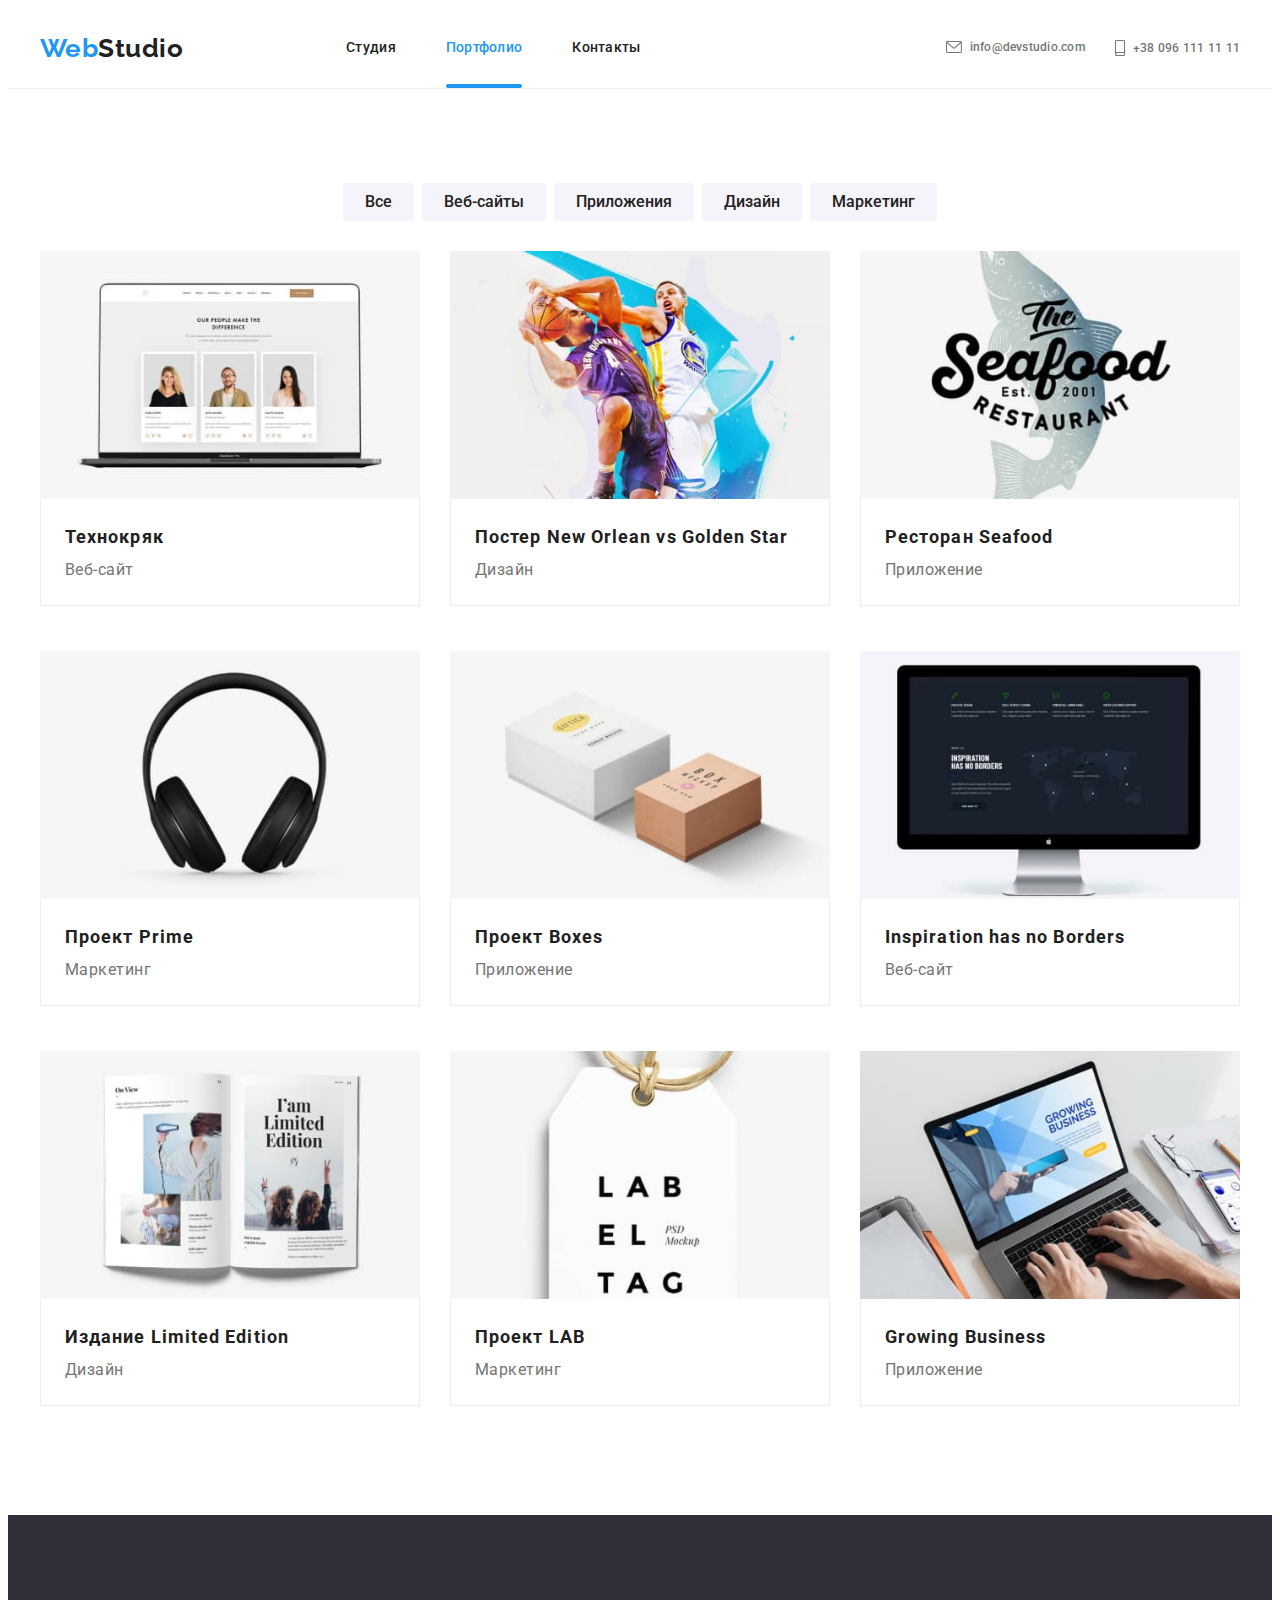
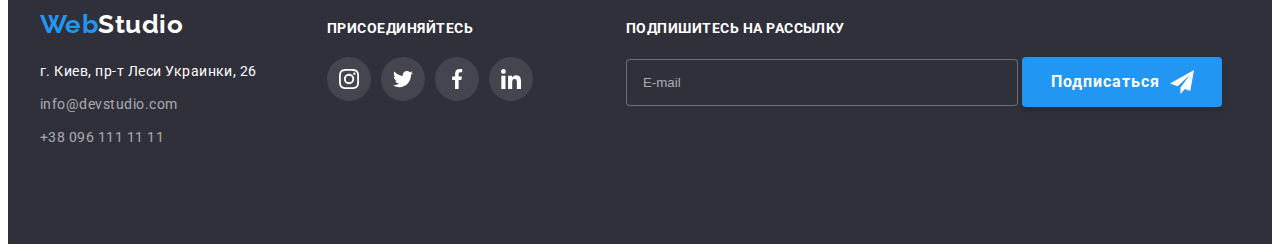
==== commit c546d0a3: "стилизирует портфолио на десктоп" ====
--- a/portfolio.html
+++ b/portfolio.html
@@ -79,7 +79,7 @@
                     <a class="port-card__link" href="">
                         <div class="port-card__thumb">
                             <img srcset="./images/img-notebook-450.jpg 1x, ./images/img-notebook-900.jpg 2x"
-                            src="./images/img-notebook-450.jpg" alt="ноутбук" width="370">
+                            src="./images/img-notebook-450.jpg" alt="ноутбук" width="450">
                             <div class="port-card__overlay">
                                 <p class="port-card__label">Технокряк это современная площадка распространения коронавируса. Компании используют эту для цифрового 
                                     шпионажа и атак на защищённые сервера конкурентов.</p>
@@ -95,7 +95,7 @@
                     <a class="port-card__link" href="">
                         <div class="port-card__thumb">
                             <img srcset="./images/img-basketball-450.jpg 1x, ./images/img-basketball-900.jpg 2x" 
-                            src="./images/img-basketball-450.jpg" alt="Два баскетболиста с мячом" width="370">
+                            src="./images/img-basketball-450.jpg" alt="Два баскетболиста с мячом" width="450">
                             <div class="port-card__overlay">
                                 <p class="port-card__label">Технокряк это современная площадка распространения коронавируса. Компании используют эту для
                                         цифрового  шпионажа и атак на защищённые сервера конкурентов.</p>
@@ -111,7 +111,7 @@
                     <a class="port-card__link" href="">
                         <div class="port-card__thumb">
                             <img srcset="./images/img-shark-450.jpg 1x, ./images/img-shark-900.jpg 2x" 
-                            src="./images/img-shark-450.jpg" alt="Акула (эмблема ресторанов Seafood)" width="370">
+                            src="./images/img-shark-450.jpg" alt="Акула (эмблема ресторанов Seafood)" width="450">
                             <div class="port-card__overlay">
                                     <p class="port-card__label">Технокряк это современная площадка распространения коронавируса. Компании используют эту для
                                         цифрового шпионажа и атак на защищённые сервера конкурентов.</p>
@@ -127,7 +127,7 @@
                     <a class="port-card__link" href="">
                         <div class="port-card__thumb">
                             <img srcset="./images/img-headphones-450.jpg 1x, ./images/img-headphones-900.jpg 2x" 
-                            src="./images/img-headphones-450.jpg" alt="Наушники" width="370">
+                            src="./images/img-headphones-450.jpg" alt="Наушники" width="450">
                             <div class="port-card__overlay">
                                     <p class="port-card__label">Технокряк это современная площадка распространения коронавируса. Компании используют эту для
                                         цифрового шпионажа и атак на защищённые сервера конкурентов.</p>
@@ -143,7 +143,7 @@
                     <a class="port-card__link" href="">
                         <div class="port-card__thumb">
                             <img srcset="./images/img-boxes-450.jpg 1x, ./images/img-boxes-900.jpg 2x" 
-                            src="./images/img-boxes-450.jpg" alt="Две картонные коробки" width="370">
+                            src="./images/img-boxes-450.jpg" alt="Две картонные коробки" width="450">
                             <div class="port-card__overlay">
                                     <p class="port-card__label">Технокряк это современная площадка распространения коронавируса. Компании используют эту для
                                         цифрового шпионажа и атак на защищённые сервера конкурентов.</p>
@@ -159,7 +159,7 @@
                     <a class="port-card__link" href="">
                         <div class="port-card__thumb">
                             <img srcset="./images/img-monitor-450.jpg 1x, ./images/img-monitor-900.jpg 2x" 
-                            src="./images/img-monitor-450.jpg" alt="Монитор компьютера" width="370">
+                            src="./images/img-monitor-450.jpg" alt="Монитор компьютера" width="450">
                             <div class="port-card__overlay">
                                     <p class="port-card__label">Технокряк это современная площадка распространения коронавируса. Компании используют эту для
                                         цифрового шпионажа и атак на защищённые сервера конкурентов.</p>
@@ -175,7 +175,7 @@
                     <a class="port-card__link" href="">
                         <div class="port-card__thumb">
                             <img srcset="./images/img-magazine-450.jpg 1x, ./images/img-magazine-900.jpg 2x" 
-                            src="./images/img-magazine-450.jpg" alt="Журнал" width="370">
+                            src="./images/img-magazine-450.jpg" alt="Журнал" width="450">
                             <div class="port-card__overlay">
                                     <p class="port-card__label">Технокряк это современная площадка распространения коронавируса. Компании используют эту для
                                         цифрового шпионажа и атак на защищённые сервера конкурентов.</p>
@@ -191,7 +191,7 @@
                     <a class="port-card__link" href="">
                         <div class="port-card__thumb">
                             <img srcset="./images/img-label-450.jpg 1x, ./images/img-label-900.jpg 2x" 
-                            src="./images/img-label-450.jpg" alt="бирка" width="370">
+                            src="./images/img-label-450.jpg" alt="бирка" width="450">
                             <div class="port-card__overlay">
                                     <p class="port-card__label">Технокряк это современная площадка распространения коронавируса. Компании используют эту для
                                         цифрового шпионажа и атак на защищённые сервера конкурентов.</p>
@@ -207,7 +207,7 @@
                     <a class="port-card__link" href="">
                         <div class="port-card__thumb">
                             <img srcset="./images/img-laptop-450.jpg 1x, ./images/img-laptop-900.jpg 2x" 
-                            src="./images/img-laptop-450.jpg" alt="Руки человека на клавиатуре ноутбука" width="370">
+                            src="./images/img-laptop-450.jpg" alt="Руки человека на клавиатуре ноутбука" width="450">
                             <div class="port-card__overlay">
                                 <p class="port-card__label">Технокряк это современная площадка распространения коронавируса. Компании используют эту для
                                         цифрового шпионажа и атак на защищённые сервера конкурентов.</p>
--- a/css/main.min.css
+++ b/css/main.min.css
@@ -1,2 +1,2 @@
-.nav__link,.head-contacts__link,.head-socials__link,.logo,.foot-contacts__link,.port-card__link{text-decoration:none}.nav__item,.head-contacts__item,.head-socials,.feature,.service,.member,.member__socials,.clients,.foot-contacts__item,.footer-socials__item,.port-buttons,.port-cards{list-style-type:none}.button,.port-button__link{cursor:pointer;border:none;border-radius:4px}.button{display:-webkit-inline-box;display:-ms-inline-flexbox;display:inline-flex;-webkit-box-align:center;-ms-flex-align:center;align-items:center;-webkit-box-pack:center;-ms-flex-pack:center;justify-content:center;padding:10px;min-width:200px;min-height:50px;font-family:inherit;font-weight:700;font-size:16px;line-height:1.87;letter-spacing:0.06em;color:#fff;background-color:#2196f3;-webkit-box-shadow:0px 4px 4px rgba(0,0,0,0.15);box-shadow:0px 4px 4px rgba(0,0,0,0.15);-webkit-transition:background-color 250ms cubic-bezier(0.4, 0, 0.2, 1);transition:background-color 250ms cubic-bezier(0.4, 0, 0.2, 1)}.button:hover,.button:focus{background-color:#188ce8}.contact-form__input,.contact-form__feedback{display:block;width:100%;border:1px solid rgba(33,33,33,0.2);border-radius:4px;color:#212121;-webkit-transition:border 250ms cubic-bezier(0.4, 0, 0.2, 1);transition:border 250ms cubic-bezier(0.4, 0, 0.2, 1);font-size:14px;line-height:1.14;letter-spacing:0.01em}.contact-form__input:focus,.contact-form__feedback:focus{border:1px solid #2196f3;outline:white}ul{margin:0;padding:0}h1,h2,h3,h4,h5,h6,p{margin:0}img{max-width:100%;display:block;height:auto}body{font-family:'Roboto', sans-serif;font-weight:400;letter-spacing:0.03em;color:#757575}.container{padding-left:15px;padding-right:15px;margin:0 auto}@media screen and (min-width: 480px){.container{width:480px}}@media screen and (min-width: 768px){.container{width:768px}}@media screen and (min-width: 1200px){.container{width:1200px}}.section{padding-top:60px;padding-bottom:60px}@media screen and (min-width: 1200px){.section{padding-top:94px;padding-bottom:94px}}.section--top-padding-no{padding-top:0}.section--grey{background-color:#f5f4fa}.section__title{margin-bottom:30px;font-size:28px;line-height:1.18;text-align:center;letter-spacing:0.03em;color:#212121}@media screen and (min-width: 1200px){.section__title{margin-bottom:50px;font-size:36px;line-height:1.17}}.page-header{position:relative;border-bottom:1px solid #ececec}.page-header__container{display:-webkit-box;display:-ms-flexbox;display:flex;-webkit-box-align:center;-ms-flex-align:center;align-items:center;-webkit-box-pack:justify;-ms-flex-pack:justify;justify-content:space-between;min-height:60px}.nav{display:-webkit-box;display:-ms-flexbox;display:flex;-webkit-box-align:center;-ms-flex-align:center;align-items:center}.menu__button{display:-webkit-inline-box;display:-ms-inline-flexbox;display:inline-flex;margin:0;padding:0;border:none;background-color:transparent}.menu__button .icon-cross{display:none}.menu__button.is-open .icon-cross{display:block}.menu__button.is-open .icon-menu{display:none}@media screen and (min-width: 768px){.menu__button{display:none}}.menu__icon{fill:currentColor}@media screen and (max-width: 767px){.menu__container{display:none;position:absolute;top:100%;left:0;width:100%;min-height:300px;padding:48px 40px;-webkit-box-shadow:0px 4px 8px rgba(0,0,0,0.04),0px 2px 4px rgba(0,0,0,0.08),0px 1px 3px rgba(0,0,0,0.16);box-shadow:0px 4px 8px rgba(0,0,0,0.04),0px 2px 4px rgba(0,0,0,0.08),0px 1px 3px rgba(0,0,0,0.16);z-index:30;background:#fff}.menu__container.is-open{display:block}}@media screen and (min-width: 768px){.menu__container{display:-webkit-box;display:-ms-flexbox;display:flex;-webkit-box-align:center;-ms-flex-align:center;align-items:center}}@media screen and (max-width: 767px){.nav__list{margin-bottom:302px}}@media screen and (min-width: 768px){.nav__list{display:-webkit-box;display:-ms-flexbox;display:flex}}@media screen and (max-width: 767px){.nav__item:not(:last-child){margin-bottom:32px}}@media screen and (min-width: 768px){.nav__item:not(:last-child){margin-right:50px}}.nav__link{font-weight:500;font-size:40px;line-height:1.18;letter-spacing:0.02em;color:#212121;-webkit-transition:color 250ms cubic-bezier(0.4, 0, 0.2, 1);transition:color 250ms cubic-bezier(0.4, 0, 0.2, 1)}@media screen and (min-width: 768px){.nav__link{position:relative;display:block;padding-top:32px;padding-bottom:32px;font-size:14px;line-height:1.14}}.nav__link:hover,.nav__link:focus{color:#2196f3}@media screen and (min-width: 768px){.nav__link--current{color:#2196f3}.nav__link--current::after{display:inline-block;position:absolute;content:'';left:0;bottom:0;width:100%;height:4px;border-radius:2px;background-color:#2196f3}}@media screen and (max-width: 767px){.head-contacts{margin-bottom:64px}}@media screen and (min-width: 768px){.head-contacts{display:-webkit-box;display:-ms-flexbox;display:flex;-webkit-box-orient:vertical;-webkit-box-direction:reverse;-ms-flex-direction:column-reverse;flex-direction:column-reverse;margin-left:84px}}@media screen and (min-width: 1200px){.head-contacts{-webkit-box-orient:horizontal;-webkit-box-direction:reverse;-ms-flex-direction:row-reverse;flex-direction:row-reverse;margin-left:305px}}@media screen and (max-width: 767px){.head-contacts__item:not(:last-child){margin-bottom:32px}}@media screen and (min-width: 768px) and (max-width: 1199px){.head-contacts__item:last-child{margin-bottom:10px}}@media screen and (min-width: 1200px){.head-contacts__item:last-child{margin-right:30px}}.head-contacts__link{font-weight:500;letter-spacing:0.02em;color:#757575}@media screen and (min-width: 768px){.head-contacts__link{font-size:12px;line-height:1.17;display:-webkit-box;display:-ms-flexbox;display:flex;-webkit-box-align:center;-ms-flex-align:center;align-items:center}}@media screen and (min-width: 1200px){.head-contacts__link{padding-top:32px;padding-bottom:32px}.head-contacts__link:hover,.head-contacts__link:focus{color:#2196f3}}@media screen and (max-width: 767px){.head-contacts__link--big{font-size:34px;line-height:1.18;color:#2196f3}.head-contacts__link--small{font-size:24px;line-height:1.17}}.head-contacts__icon{margin-right:8px;fill:currentColor}@media screen and (max-width: 767px){.head-contacts__icon{display:none}}.head-socials{display:-webkit-box;display:-ms-flexbox;display:flex;-ms-flex-wrap:wrap;flex-wrap:wrap}@media screen and (min-width: 768px){.head-socials{display:none}}.head-socials__item:not(:first-child){padding-left:10px}.head-socials__item:not(:last-child){padding-right:10px;border-right:1px solid rgba(33,33,33,0.2)}.head-socials__link{font-weight:500;font-size:18px;line-height:1.22;letter-spacing:0.02em;color:#2196f3}.logo{display:inline-block;font-family:'Raleway', sans-serif;font-size:24px;line-height:1.17;font-weight:700;color:#212121}@media screen and (min-width: 1200px){.logo{font-size:26px;line-height:1.19}}.logo__first-word{color:#2196f3}.hero{max-width:480px;margin-left:auto;margin-right:auto;padding-top:118px;padding-bottom:118px;text-align:center;background-size:cover;background-position:center;background-repeat:no-repeat;background-image:-webkit-gradient(linear, left top, right top, from(rgba(47,48,58,0.4)), to(rgba(47,48,58,0.4))),url(../../images/hero-mob.jpg);background-image:linear-gradient(to right, rgba(47,48,58,0.4), rgba(47,48,58,0.4)),url(../../images/hero-mob.jpg);background-color:black}@media screen and (min-device-pixel-ratio: 2), screen and (-webkit-min-device-pixel-ratio: 2), screen and (min-resolution: 192dpi), screen and (min-resolution: 2dppx){.hero{background-image:-webkit-gradient(linear, left top, right top, from(rgba(47,48,58,0.4)), to(rgba(47,48,58,0.4))),url(../../images/hero-mob@2x.jpg);background-image:linear-gradient(to right, rgba(47,48,58,0.4), rgba(47,48,58,0.4)),url(../../images/hero-mob@2x.jpg)}}@media screen and (min-width: 481px){.hero{max-width:768px;background-image:-webkit-gradient(linear, left top, right top, from(rgba(47,48,58,0.4)), to(rgba(47,48,58,0.4))),url(../../images/hero-tab.jpg);background-image:linear-gradient(to right, rgba(47,48,58,0.4), rgba(47,48,58,0.4)),url(../../images/hero-tab.jpg)}}@media screen and (min-width: 481px) and (min-device-pixel-ratio: 2), screen and (min-width: 481px) and (-webkit-min-device-pixel-ratio: 2), screen and (min-width: 481px) and (min-resolution: 192dpi), screen and (min-width: 481px) and (min-resolution: 2dppx){.hero{background-image:-webkit-gradient(linear, left top, right top, from(rgba(47,48,58,0.4)), to(rgba(47,48,58,0.4))),url(../../images/hero-tab@2x.jpg);background-image:linear-gradient(to right, rgba(47,48,58,0.4), rgba(47,48,58,0.4)),url(../../images/hero-tab@2x.jpg)}}@media screen and (min-width: 769px){.hero{max-width:1200px;background-image:-webkit-gradient(linear, left top, right top, from(rgba(47,48,58,0.4)), to(rgba(47,48,58,0.4))),url(../../images/hero-desk.jpg);background-image:linear-gradient(to right, rgba(47,48,58,0.4), rgba(47,48,58,0.4)),url(../../images/hero-desk.jpg)}}@media screen and (min-width: 769px) and (min-device-pixel-ratio: 2), screen and (min-width: 769px) and (-webkit-min-device-pixel-ratio: 2), screen and (min-width: 769px) and (min-resolution: 192dpi), screen and (min-width: 769px) and (min-resolution: 2dppx){.hero{background-image:-webkit-gradient(linear, left top, right top, from(rgba(47,48,58,0.4)), to(rgba(47,48,58,0.4))),url(../../images/hero-desk@2x.jpg);background-image:linear-gradient(to right, rgba(47,48,58,0.4), rgba(47,48,58,0.4)),url(../../images/hero-desk@2x.jpg)}}@media screen and (min-width: 1200px){.hero{max-width:1600px;padding-top:200px;padding-bottom:200px}}.site-title{max-width:360px;margin-left:auto;margin-right:auto;margin-bottom:30px;font-weight:900;font-size:26px;line-height:1.62;letter-spacing:0.06em;text-transform:uppercase;color:#fff}@media screen and (min-width: 1200px){.site-title{max-width:696px;font-size:44px;line-height:1.36}}.backdrop{position:fixed;top:0;left:0;width:100%;height:100%;background-color:rgba(0,0,0,0.5);z-index:2;opacity:1;-webkit-transition:opacity 250ms cubic-bezier(0.4, 0, 0.2, 1);transition:opacity 250ms cubic-bezier(0.4, 0, 0.2, 1);overflow-y:scroll}@media screen and (max-width: 767px){.backdrop{padding:93px 15px 94px 15px}}.backdrop.is-hidden{pointer-events:none;opacity:0}.backdrop.is-hidden .modal{-webkit-transform:translate(-50%, -50%) scale(1.1);transform:translate(-50%, -50%) scale(1.1);opacity:0}.modal{position:relative;max-width:450px;padding:40px;border-radius:4px;text-align:center;background-color:#fff;-webkit-box-shadow:0px 1px 3px rgba(0,0,0,0.12),0px 1px 1px rgba(0,0,0,0.14),0px 2px 1px rgba(0,0,0,0.2);box-shadow:0px 1px 3px rgba(0,0,0,0.12),0px 1px 1px rgba(0,0,0,0.14),0px 2px 1px rgba(0,0,0,0.2);opacity:1;-webkit-transition:opacity 250ms cubic-bezier(0.4, 0, 0.2, 1);transition:opacity 250ms cubic-bezier(0.4, 0, 0.2, 1)}@media screen and (min-width: 768px){.modal{position:absolute;top:50%;left:50%;-webkit-transform:translate(-50%, -50%) scale(1);transform:translate(-50%, -50%) scale(1);-webkit-transition:-webkit-transform 250ms cubic-bezier(0.4, 0, 0.2, 1);transition:-webkit-transform 250ms cubic-bezier(0.4, 0, 0.2, 1);transition:transform 250ms cubic-bezier(0.4, 0, 0.2, 1);transition:transform 250ms cubic-bezier(0.4, 0, 0.2, 1), -webkit-transform 250ms cubic-bezier(0.4, 0, 0.2, 1)}}.close-button{position:absolute;top:8px;right:8px;display:-webkit-inline-box;display:-ms-inline-flexbox;display:inline-flex;-webkit-box-align:center;-ms-flex-align:center;align-items:center;width:30px;height:30px;cursor:pointer;color:#000;background-color:#fff;border:1px solid rgba(0,0,0,0.1);border-radius:50%;-webkit-transition:color 250ms cubic-bezier(0.4, 0, 0.2, 1);transition:color 250ms cubic-bezier(0.4, 0, 0.2, 1)}.close-button:focus,.close-button:hover{color:#2196f3}.close-icon{fill:currentColor}.contact-form__call{margin-bottom:30px;font-weight:700;font-size:20px;line-height:1.5;color:#212121}.contact-form__field{position:relative;display:block}.contact-form__field:not(:last-child){margin-bottom:28px}.contact-form__label{position:absolute;top:-4px;left:0;-webkit-transform:translateY(-100%);transform:translateY(-100%);font-size:12px;line-height:1.14;letter-spacing:0.01em;color:#757575}.contact-form__input{padding:12px 42px}.contact-form__input:focus+.contact-form__icon{fill:#2196f3}.contact-form__icon{position:absolute;top:50%;left:12px;-webkit-transform:translateY(-50%);transform:translateY(-50%);-webkit-transition:fill 250ms cubic-bezier(0.4, 0, 0.2, 1);transition:fill 250ms cubic-bezier(0.4, 0, 0.2, 1)}.contact-form__feedback{height:120px;margin-top:4px;padding:12px 16px;resize:none;color:#212121}.contact-form__feedback::-webkit-input-placeholder{font-size:14px;line-height:1.14;letter-spacing:0.01em;color:rgba(117,117,117,0.5)}.contact-form__feedback:-ms-input-placeholder{font-size:14px;line-height:1.14;letter-spacing:0.01em;color:rgba(117,117,117,0.5)}.contact-form__feedback::-ms-input-placeholder{font-size:14px;line-height:1.14;letter-spacing:0.01em;color:rgba(117,117,117,0.5)}.contact-form__feedback::placeholder{font-size:14px;line-height:1.14;letter-spacing:0.01em;color:rgba(117,117,117,0.5)}.contact-form__policy{position:relative;display:block;margin-bottom:30px;font-size:12px;line-height:1.17;color:#757575}.contact-form__checkbox{-webkit-appearance:none;-moz-appearance:none;appearance:none;margin-right:8px}.contact-form__checkbox:checked ~ .checkbox-icon{background-color:#2196f3;border:none}.contact-form__agreement{color:#2196f3}.checkbox-icon{position:absolute;top:50%;left:0;-webkit-transform:translateY(-50%);transform:translateY(-50%);border:2px solid #212121;border-radius:2px}@media screen and (min-width: 768px){.features{display:-webkit-box;display:-ms-flexbox;display:flex;-ms-flex-wrap:wrap;flex-wrap:wrap;margin:-15px}}@media screen and (max-width: 767px){.feature:not(:last-child){margin-bottom:30px}}@media screen and (min-width: 768px){.feature{-ms-flex-preferred-size:calc((100% - 30px * 2) / 2);flex-basis:calc((100% - 30px * 2) / 2);margin:15px}}@media screen and (min-width: 1200px){.feature{-ms-flex-preferred-size:calc((100% - 30px * 4) / 4);flex-basis:calc((100% - 30px * 4) / 4)}}.feature__thumb{display:-webkit-box;display:-ms-flexbox;display:flex;-webkit-box-align:center;-ms-flex-align:center;align-items:center;-webkit-box-pack:center;-ms-flex-pack:center;justify-content:center;width:100%;height:120px;border-radius:4px;margin-bottom:30px;background-color:#f5f4fa}.feature__subtitle{margin-bottom:10px;font-size:14px;line-height:1.14;text-transform:uppercase;color:#212121}@media screen and (max-width: 767px){.feature__subtitle{text-align:center}}.feature__desc{font-size:14px;line-height:1.71}.services__list{display:-webkit-box;display:-ms-flexbox;display:flex}.service{position:relative;text-align:center;z-index:1}.service:not(:nth-child(3n)){margin-right:30px}.service__title{position:absolute;left:0;bottom:0;width:100%;padding-top:27px;padding-bottom:27px;overflow:hidden;font-weight:700;font-size:14px;line-height:1.14;text-transform:uppercase;color:#fff;background-color:rgba(47,48,58,0.8)}@media screen and (max-width: 1199px){.services__section{display:none}}@media screen and (min-width: 768px){.members{display:-webkit-box;display:-ms-flexbox;display:flex;-ms-flex-wrap:wrap;flex-wrap:wrap;margin:-15px}}.member{-webkit-box-shadow:0px 1px 3px rgba(0,0,0,0.12),0px 1px 1px rgba(0,0,0,0.14),0px 2px 1px rgba(0,0,0,0.2);box-shadow:0px 1px 3px rgba(0,0,0,0.12),0px 1px 1px rgba(0,0,0,0.14),0px 2px 1px rgba(0,0,0,0.2);border-radius:0px 0px 4px 4px}@media screen and (min-width: 768px){.member{-ms-flex-preferred-size:calc((100% - 2 * 30px) / 2);flex-basis:calc((100% - 2 * 30px) / 2);margin:15px}}@media screen and (min-width: 1200px){.member{-ms-flex-preferred-size:calc((100% - 4 * 30px) / 4);flex-basis:calc((100% - 4 * 30px) / 4)}}.member__about{padding:30px 0px 24px 0px;text-align:center;background-color:#fff}.member__name{font-weight:500;font-size:16px;line-height:1.19;color:#212121}.member__position{margin-top:10px;font-size:16px;line-height:1.19}.member__socials{display:-webkit-inline-box;display:-ms-inline-flexbox;display:inline-flex;margin-top:16px}.member__social:not(:last-child){margin-right:10px}.member__link{display:-webkit-box;display:-ms-flexbox;display:flex;-webkit-box-align:center;-ms-flex-align:center;align-items:center;-webkit-box-pack:center;-ms-flex-pack:center;justify-content:center;width:44px;height:44px;border-radius:50%;color:#afb1b8;-webkit-transition:color 250ms cubic-bezier(0.4, 0, 0.2, 1),background-color 250ms cubic-bezier(0.4, 0, 0.2, 1);transition:color 250ms cubic-bezier(0.4, 0, 0.2, 1),background-color 250ms cubic-bezier(0.4, 0, 0.2, 1)}.member__link:hover,.member__link:focus{color:#fff;background-color:#2196f3}.member__icon-link{fill:currentColor}.clients{display:-webkit-box;display:-ms-flexbox;display:flex;-ms-flex-wrap:wrap;flex-wrap:wrap;margin:-15px}.client{-ms-flex-preferred-size:calc((100% - 2 * 30px) / 2);flex-basis:calc((100% - 2 * 30px) / 2);margin:15px}@media screen and (min-width: 768px){.client{-ms-flex-preferred-size:calc((100% - 3 * 30px) / 3);flex-basis:calc((100% - 3 * 30px) / 3)}}@media screen and (min-width: 1200px){.client{-ms-flex-preferred-size:calc((100% - 6 * 30px) / 6);flex-basis:calc((100% - 6 * 30px) / 6)}}.client__link{display:-webkit-box;display:-ms-flexbox;display:flex;-webkit-box-align:center;-ms-flex-align:center;align-items:center;-webkit-box-pack:center;-ms-flex-pack:center;justify-content:center;height:92px;border:1px solid #afb1b8;border-radius:4px;color:#afb1b8;-webkit-transition:color 250ms cubic-bezier(0.4, 0, 0.2, 1),border 250ms cubic-bezier(0.4, 0, 0.2, 1);transition:color 250ms cubic-bezier(0.4, 0, 0.2, 1),border 250ms cubic-bezier(0.4, 0, 0.2, 1)}.client__link:hover,.client__link:focus{border:1px solid #2196f3;color:#2196f3}.client__icon{fill:currentColor}.footer{background-color:#2f303a;text-align:center}@media screen and (min-width: 768px){.footer__container{display:-webkit-box;display:-ms-flexbox;display:flex;-ms-flex-wrap:wrap;flex-wrap:wrap;-webkit-box-align:baseline;-ms-flex-align:baseline;align-items:baseline;-webkit-box-pack:center;-ms-flex-pack:center;justify-content:center}}@media screen and (min-width: 1200px){.footer__container{display:-webkit-box;display:-ms-flexbox;display:flex;-webkit-box-pack:start;-ms-flex-pack:start;justify-content:flex-start}}@media screen and (min-width: 1200px){.footer__box{text-align:left}.footer__box:first-child{margin-right:70px}.footer__box:nth-child(2n){margin-right:93px}}@media screen and (max-width: 1199px){.footer__box:not(:last-child){margin-bottom:60px}}@media screen and (min-width: 768px) and (max-width: 1199px){.footer__box:not(:last-child){-ms-flex-preferred-size:50%;flex-basis:50%}}.footer__logo{color:#fff;margin-bottom:20px}.foot-contacts{font-style:normal}.foot-contacts__item:not(:last-child){margin-bottom:9px}.foot-contacts__link{font-size:14px;line-height:1.71;color:rgba(255,255,255,0.6)}.foot-contacts__link--light-color{color:#fff}.footer-socials__call,.signup__call{margin-bottom:20px;font-weight:700;font-size:14px;line-height:1.14;text-transform:uppercase;color:#fff}.footer-socials__list{display:-webkit-inline-box;display:-ms-inline-flexbox;display:inline-flex}.footer-socials__item:not(:last-child){margin-right:10px}.footer-socials__link{display:-webkit-box;display:-ms-flexbox;display:flex;-webkit-box-align:center;-ms-flex-align:center;align-items:center;-webkit-box-pack:center;-ms-flex-pack:center;justify-content:center;width:44px;height:44px;border-radius:50%;color:#fff;background-color:rgba(255,255,255,0.1);-webkit-transition:background-color 250ms cubic-bezier(0.4, 0, 0.2, 1);transition:background-color 250ms cubic-bezier(0.4, 0, 0.2, 1)}.footer-socials__link:hover,.footer-socials__link:focus{background-color:#2196f3}.footer-socials__icon{fill:currentColor}.signup__input{margin-bottom:20px;padding:15px 16px;border:1px solid rgba(255,255,255,0.3);border-radius:4px;color:#fff;background-color:#2f303a}.signup__input::-webkit-input-placeholder{color:rgba(255,255,255,0.6)}.signup__input:-ms-input-placeholder{color:rgba(255,255,255,0.6)}.signup__input::-ms-input-placeholder{color:rgba(255,255,255,0.6)}.signup__input::placeholder{color:rgba(255,255,255,0.6)}@media screen and (max-width: 1199px){.signup__input{max-width:450px;width:100%}}@media screen and (min-width: 1200px){.signup__input{width:358px}}.signup__icon{margin-left:10px}.port-buttons{display:-webkit-box;display:-ms-flexbox;display:flex;-ms-flex-wrap:wrap;flex-wrap:wrap}@media screen and (min-width: 768px){.port-buttons{-webkit-box-pack:center;-ms-flex-pack:center;justify-content:center;margin-bottom:30px}}.port-button:not(:last-child){margin-right:8px}@media screen and (max-width: 767px){.port-button{margin-bottom:15px}}.port-button__link{padding:6px 22px;font-family:inherit;font-weight:500;font-size:16px;line-height:1.62;text-align:center;color:#212121;background-color:#f5f4fa;-webkit-transition:color 250ms cubic-bezier(0.4, 0, 0.2, 1),background-color 250ms cubic-bezier(0.4, 0, 0.2, 1),-webkit-box-shadow 250ms cubic-bezier(0.4, 0, 0.2, 1);transition:color 250ms cubic-bezier(0.4, 0, 0.2, 1),background-color 250ms cubic-bezier(0.4, 0, 0.2, 1),-webkit-box-shadow 250ms cubic-bezier(0.4, 0, 0.2, 1);transition:box-shadow 250ms cubic-bezier(0.4, 0, 0.2, 1),color 250ms cubic-bezier(0.4, 0, 0.2, 1),background-color 250ms cubic-bezier(0.4, 0, 0.2, 1);transition:box-shadow 250ms cubic-bezier(0.4, 0, 0.2, 1),color 250ms cubic-bezier(0.4, 0, 0.2, 1),background-color 250ms cubic-bezier(0.4, 0, 0.2, 1),-webkit-box-shadow 250ms cubic-bezier(0.4, 0, 0.2, 1)}.port-button__link:focus,.port-button__link:hover{color:#fff;background-color:#2196f3;-webkit-box-shadow:0px 3px 1px rgba(0,0,0,0.1),0px 1px 2px rgba(0,0,0,0.08),0px 2px 2px rgba(0,0,0,0.12);box-shadow:0px 3px 1px rgba(0,0,0,0.1),0px 1px 2px rgba(0,0,0,0.08),0px 2px 2px rgba(0,0,0,0.12)}@media screen and (max-width: 767px){.port-cards{margin-top:25px}}@media screen and (min-width: 768px){.port-cards{display:-webkit-box;display:-ms-flexbox;display:flex;-ms-flex-wrap:wrap;flex-wrap:wrap;margin:-15px}}.port-card{-ms-flex-preferred-size:calc((100% - 2 * 30px) / 2);flex-basis:calc((100% - 2 * 30px) / 2);margin:15px}.port-card:not(:last-child){margin-bottom:30px}.port-card:hover,.port-card:focus{-webkit-box-shadow:0px 1px 1px rgba(0,0,0,0.12),0px 4px 4px rgba(0,0,0,0.06),1px 4px 6px rgba(0,0,0,0.16);box-shadow:0px 1px 1px rgba(0,0,0,0.12),0px 4px 4px rgba(0,0,0,0.06),1px 4px 6px rgba(0,0,0,0.16)}.port-card__thumb{position:relative;overflow:hidden}.port-card__img{display:block}.port-card__overlay{position:absolute;top:0;left:0;width:100%;height:100%;background-color:rgba(33,150,243,0.9);-webkit-transform:translateY(100%);transform:translateY(100%);-webkit-transition:-webkit-transform 250ms cubic-bezier(0.4, 0, 0.2, 1);transition:-webkit-transform 250ms cubic-bezier(0.4, 0, 0.2, 1);transition:transform 250ms cubic-bezier(0.4, 0, 0.2, 1);transition:transform 250ms cubic-bezier(0.4, 0, 0.2, 1), -webkit-transform 250ms cubic-bezier(0.4, 0, 0.2, 1)}.port-card__link:hover .port-card__overlay{-webkit-transform:translateY(0);transform:translateY(0)}.port-card__link:focus .port-card__overlay{-webkit-transform:translateY(0);transform:translateY(0)}.port-card__label{padding:77px 24px;font-size:18px;line-height:1.56;color:#fff}.port-card__text{padding:20px 24px;border-right:1px solid #eee;border-left:1px solid #eee;border-bottom:1px solid #eee}.port-card__title{font-size:18px;line-height:2;letter-spacing:0.06em;color:#212121}.port-card__desc{font-size:16px;line-height:1.87;color:#757575}
+.nav__link,.head-contacts__link,.head-socials__link,.logo,.foot-contacts__link,.port-card__link{text-decoration:none}.nav__item,.head-contacts__item,.head-socials,.feature,.service,.member,.member__socials,.clients,.foot-contacts__item,.footer-socials__item,.port-buttons,.port-cards{list-style-type:none}.button,.port-button__link{cursor:pointer;border:none;border-radius:4px}.button{display:-webkit-inline-box;display:-ms-inline-flexbox;display:inline-flex;-webkit-box-align:center;-ms-flex-align:center;align-items:center;-webkit-box-pack:center;-ms-flex-pack:center;justify-content:center;padding:10px;min-width:200px;min-height:50px;font-family:inherit;font-weight:700;font-size:16px;line-height:1.87;letter-spacing:0.06em;color:#fff;background-color:#2196f3;-webkit-box-shadow:0px 4px 4px rgba(0,0,0,0.15);box-shadow:0px 4px 4px rgba(0,0,0,0.15);-webkit-transition:background-color 250ms cubic-bezier(0.4, 0, 0.2, 1);transition:background-color 250ms cubic-bezier(0.4, 0, 0.2, 1)}.button:hover,.button:focus{background-color:#188ce8}.contact-form__input,.contact-form__feedback{display:block;width:100%;border:1px solid rgba(33,33,33,0.2);border-radius:4px;color:#212121;-webkit-transition:border 250ms cubic-bezier(0.4, 0, 0.2, 1);transition:border 250ms cubic-bezier(0.4, 0, 0.2, 1);font-size:14px;line-height:1.14;letter-spacing:0.01em}.contact-form__input:focus,.contact-form__feedback:focus{border:1px solid #2196f3;outline:white}ul{margin:0;padding:0}h1,h2,h3,h4,h5,h6,p{margin:0}img{max-width:100%;display:block;height:auto}body{font-family:'Roboto', sans-serif;font-weight:400;letter-spacing:0.03em;color:#757575}.container{padding-left:15px;padding-right:15px;margin:0 auto}@media screen and (min-width: 480px){.container{width:480px}}@media screen and (min-width: 768px){.container{width:768px}}@media screen and (min-width: 1200px){.container{width:1200px}}.section{padding-top:60px;padding-bottom:60px}@media screen and (min-width: 1200px){.section{padding-top:94px;padding-bottom:94px}}.section--top-padding-no{padding-top:0}.section--grey{background-color:#f5f4fa}.section__title{margin-bottom:30px;font-size:28px;line-height:1.18;text-align:center;letter-spacing:0.03em;color:#212121}@media screen and (min-width: 1200px){.section__title{margin-bottom:50px;font-size:36px;line-height:1.17}}.page-header{position:relative;border-bottom:1px solid #ececec}.page-header__container{display:-webkit-box;display:-ms-flexbox;display:flex;-webkit-box-align:center;-ms-flex-align:center;align-items:center;-webkit-box-pack:justify;-ms-flex-pack:justify;justify-content:space-between;min-height:60px}.nav{display:-webkit-box;display:-ms-flexbox;display:flex;-webkit-box-align:center;-ms-flex-align:center;align-items:center}.menu__button{display:-webkit-inline-box;display:-ms-inline-flexbox;display:inline-flex;margin:0;padding:0;border:none;background-color:transparent}.menu__button .icon-cross{display:none}.menu__button.is-open .icon-cross{display:block}.menu__button.is-open .icon-menu{display:none}@media screen and (min-width: 768px){.menu__button{display:none}}.menu__icon{fill:currentColor}@media screen and (max-width: 767px){.menu__container{display:none;position:absolute;top:100%;left:0;width:100%;min-height:300px;padding:48px 40px;-webkit-box-shadow:0px 4px 8px rgba(0,0,0,0.04),0px 2px 4px rgba(0,0,0,0.08),0px 1px 3px rgba(0,0,0,0.16);box-shadow:0px 4px 8px rgba(0,0,0,0.04),0px 2px 4px rgba(0,0,0,0.08),0px 1px 3px rgba(0,0,0,0.16);z-index:30;background:#fff}.menu__container.is-open{display:block}}@media screen and (min-width: 768px){.menu__container{display:-webkit-box;display:-ms-flexbox;display:flex;-webkit-box-align:center;-ms-flex-align:center;align-items:center}}@media screen and (max-width: 767px){.nav__list{margin-bottom:302px}}@media screen and (min-width: 768px){.nav__list{display:-webkit-box;display:-ms-flexbox;display:flex}}@media screen and (max-width: 767px){.nav__item:not(:last-child){margin-bottom:32px}}@media screen and (min-width: 768px){.nav__item:not(:last-child){margin-right:50px}}.nav__link{font-weight:500;font-size:40px;line-height:1.18;letter-spacing:0.02em;color:#212121;-webkit-transition:color 250ms cubic-bezier(0.4, 0, 0.2, 1);transition:color 250ms cubic-bezier(0.4, 0, 0.2, 1)}@media screen and (min-width: 768px){.nav__link{position:relative;display:block;padding-top:32px;padding-bottom:32px;font-size:14px;line-height:1.14}}.nav__link:hover,.nav__link:focus{color:#2196f3}@media screen and (min-width: 768px){.nav__link--current{color:#2196f3}.nav__link--current::after{display:inline-block;position:absolute;content:'';left:0;bottom:0;width:100%;height:4px;border-radius:2px;background-color:#2196f3}}@media screen and (max-width: 767px){.head-contacts{margin-bottom:64px}}@media screen and (min-width: 768px){.head-contacts{display:-webkit-box;display:-ms-flexbox;display:flex;-webkit-box-orient:vertical;-webkit-box-direction:reverse;-ms-flex-direction:column-reverse;flex-direction:column-reverse;margin-left:84px}}@media screen and (min-width: 1200px){.head-contacts{-webkit-box-orient:horizontal;-webkit-box-direction:reverse;-ms-flex-direction:row-reverse;flex-direction:row-reverse;margin-left:305px}}@media screen and (max-width: 767px){.head-contacts__item:not(:last-child){margin-bottom:32px}}@media screen and (min-width: 768px) and (max-width: 1199px){.head-contacts__item:last-child{margin-bottom:10px}}@media screen and (min-width: 1200px){.head-contacts__item:last-child{margin-right:30px}}.head-contacts__link{font-weight:500;letter-spacing:0.02em;color:#757575}@media screen and (min-width: 768px){.head-contacts__link{font-size:12px;line-height:1.17;display:-webkit-box;display:-ms-flexbox;display:flex;-webkit-box-align:center;-ms-flex-align:center;align-items:center}}@media screen and (min-width: 1200px){.head-contacts__link{padding-top:32px;padding-bottom:32px}.head-contacts__link:hover,.head-contacts__link:focus{color:#2196f3}}@media screen and (max-width: 767px){.head-contacts__link--big{font-size:34px;line-height:1.18;color:#2196f3}.head-contacts__link--small{font-size:24px;line-height:1.17}}.head-contacts__icon{margin-right:8px;fill:currentColor}@media screen and (max-width: 767px){.head-contacts__icon{display:none}}.head-socials{display:-webkit-box;display:-ms-flexbox;display:flex;-ms-flex-wrap:wrap;flex-wrap:wrap}@media screen and (min-width: 768px){.head-socials{display:none}}.head-socials__item:not(:first-child){padding-left:10px}.head-socials__item:not(:last-child){padding-right:10px;border-right:1px solid rgba(33,33,33,0.2)}.head-socials__link{font-weight:500;font-size:18px;line-height:1.22;letter-spacing:0.02em;color:#2196f3}.logo{display:inline-block;font-family:'Raleway', sans-serif;font-size:24px;line-height:1.17;font-weight:700;color:#212121}@media screen and (min-width: 1200px){.logo{font-size:26px;line-height:1.19}}.logo__first-word{color:#2196f3}.hero{max-width:480px;margin-left:auto;margin-right:auto;padding-top:118px;padding-bottom:118px;text-align:center;background-size:cover;background-position:center;background-repeat:no-repeat;background-image:-webkit-gradient(linear, left top, right top, from(rgba(47,48,58,0.4)), to(rgba(47,48,58,0.4))),url(../../images/hero-mob.jpg);background-image:linear-gradient(to right, rgba(47,48,58,0.4), rgba(47,48,58,0.4)),url(../../images/hero-mob.jpg);background-color:black}@media screen and (min-device-pixel-ratio: 2), screen and (-webkit-min-device-pixel-ratio: 2), screen and (min-resolution: 192dpi), screen and (min-resolution: 2dppx){.hero{background-image:-webkit-gradient(linear, left top, right top, from(rgba(47,48,58,0.4)), to(rgba(47,48,58,0.4))),url(../../images/hero-mob@2x.jpg);background-image:linear-gradient(to right, rgba(47,48,58,0.4), rgba(47,48,58,0.4)),url(../../images/hero-mob@2x.jpg)}}@media screen and (min-width: 481px){.hero{max-width:768px;background-image:-webkit-gradient(linear, left top, right top, from(rgba(47,48,58,0.4)), to(rgba(47,48,58,0.4))),url(../../images/hero-tab.jpg);background-image:linear-gradient(to right, rgba(47,48,58,0.4), rgba(47,48,58,0.4)),url(../../images/hero-tab.jpg)}}@media screen and (min-width: 481px) and (min-device-pixel-ratio: 2), screen and (min-width: 481px) and (-webkit-min-device-pixel-ratio: 2), screen and (min-width: 481px) and (min-resolution: 192dpi), screen and (min-width: 481px) and (min-resolution: 2dppx){.hero{background-image:-webkit-gradient(linear, left top, right top, from(rgba(47,48,58,0.4)), to(rgba(47,48,58,0.4))),url(../../images/hero-tab@2x.jpg);background-image:linear-gradient(to right, rgba(47,48,58,0.4), rgba(47,48,58,0.4)),url(../../images/hero-tab@2x.jpg)}}@media screen and (min-width: 769px){.hero{max-width:1200px;background-image:-webkit-gradient(linear, left top, right top, from(rgba(47,48,58,0.4)), to(rgba(47,48,58,0.4))),url(../../images/hero-desk.jpg);background-image:linear-gradient(to right, rgba(47,48,58,0.4), rgba(47,48,58,0.4)),url(../../images/hero-desk.jpg)}}@media screen and (min-width: 769px) and (min-device-pixel-ratio: 2), screen and (min-width: 769px) and (-webkit-min-device-pixel-ratio: 2), screen and (min-width: 769px) and (min-resolution: 192dpi), screen and (min-width: 769px) and (min-resolution: 2dppx){.hero{background-image:-webkit-gradient(linear, left top, right top, from(rgba(47,48,58,0.4)), to(rgba(47,48,58,0.4))),url(../../images/hero-desk@2x.jpg);background-image:linear-gradient(to right, rgba(47,48,58,0.4), rgba(47,48,58,0.4)),url(../../images/hero-desk@2x.jpg)}}@media screen and (min-width: 1200px){.hero{max-width:1600px;padding-top:200px;padding-bottom:200px}}.site-title{max-width:360px;margin-left:auto;margin-right:auto;margin-bottom:30px;font-weight:900;font-size:26px;line-height:1.62;letter-spacing:0.06em;text-transform:uppercase;color:#fff}@media screen and (min-width: 1200px){.site-title{max-width:696px;font-size:44px;line-height:1.36}}.backdrop{position:fixed;top:0;left:0;width:100%;height:100%;background-color:rgba(0,0,0,0.5);z-index:2;opacity:1;-webkit-transition:opacity 250ms cubic-bezier(0.4, 0, 0.2, 1);transition:opacity 250ms cubic-bezier(0.4, 0, 0.2, 1);overflow-y:scroll}@media screen and (max-width: 767px){.backdrop{padding:93px 15px 94px 15px}}.backdrop.is-hidden{pointer-events:none;opacity:0}.backdrop.is-hidden .modal{-webkit-transform:translate(-50%, -50%) scale(1.1);transform:translate(-50%, -50%) scale(1.1);opacity:0}.modal{position:relative;max-width:450px;padding:40px;border-radius:4px;text-align:center;background-color:#fff;-webkit-box-shadow:0px 1px 3px rgba(0,0,0,0.12),0px 1px 1px rgba(0,0,0,0.14),0px 2px 1px rgba(0,0,0,0.2);box-shadow:0px 1px 3px rgba(0,0,0,0.12),0px 1px 1px rgba(0,0,0,0.14),0px 2px 1px rgba(0,0,0,0.2);opacity:1;-webkit-transition:opacity 250ms cubic-bezier(0.4, 0, 0.2, 1);transition:opacity 250ms cubic-bezier(0.4, 0, 0.2, 1)}@media screen and (min-width: 768px){.modal{position:absolute;top:50%;left:50%;-webkit-transform:translate(-50%, -50%) scale(1);transform:translate(-50%, -50%) scale(1);-webkit-transition:-webkit-transform 250ms cubic-bezier(0.4, 0, 0.2, 1);transition:-webkit-transform 250ms cubic-bezier(0.4, 0, 0.2, 1);transition:transform 250ms cubic-bezier(0.4, 0, 0.2, 1);transition:transform 250ms cubic-bezier(0.4, 0, 0.2, 1), -webkit-transform 250ms cubic-bezier(0.4, 0, 0.2, 1)}}.close-button{position:absolute;top:8px;right:8px;display:-webkit-inline-box;display:-ms-inline-flexbox;display:inline-flex;-webkit-box-align:center;-ms-flex-align:center;align-items:center;width:30px;height:30px;cursor:pointer;color:#000;background-color:#fff;border:1px solid rgba(0,0,0,0.1);border-radius:50%;-webkit-transition:color 250ms cubic-bezier(0.4, 0, 0.2, 1);transition:color 250ms cubic-bezier(0.4, 0, 0.2, 1)}.close-button:focus,.close-button:hover{color:#2196f3}.close-icon{fill:currentColor}.contact-form__call{margin-bottom:30px;font-weight:700;font-size:20px;line-height:1.5;color:#212121}.contact-form__field{position:relative;display:block}.contact-form__field:not(:last-child){margin-bottom:28px}.contact-form__label{position:absolute;top:-4px;left:0;-webkit-transform:translateY(-100%);transform:translateY(-100%);font-size:12px;line-height:1.14;letter-spacing:0.01em;color:#757575}.contact-form__input{padding:12px 42px}.contact-form__input:focus+.contact-form__icon{fill:#2196f3}.contact-form__icon{position:absolute;top:50%;left:12px;-webkit-transform:translateY(-50%);transform:translateY(-50%);-webkit-transition:fill 250ms cubic-bezier(0.4, 0, 0.2, 1);transition:fill 250ms cubic-bezier(0.4, 0, 0.2, 1)}.contact-form__feedback{height:120px;margin-top:4px;padding:12px 16px;resize:none;color:#212121}.contact-form__feedback::-webkit-input-placeholder{font-size:14px;line-height:1.14;letter-spacing:0.01em;color:rgba(117,117,117,0.5)}.contact-form__feedback:-ms-input-placeholder{font-size:14px;line-height:1.14;letter-spacing:0.01em;color:rgba(117,117,117,0.5)}.contact-form__feedback::-ms-input-placeholder{font-size:14px;line-height:1.14;letter-spacing:0.01em;color:rgba(117,117,117,0.5)}.contact-form__feedback::placeholder{font-size:14px;line-height:1.14;letter-spacing:0.01em;color:rgba(117,117,117,0.5)}.contact-form__policy{position:relative;display:block;margin-bottom:30px;font-size:12px;line-height:1.17;color:#757575}.contact-form__checkbox{-webkit-appearance:none;-moz-appearance:none;appearance:none;margin-right:8px}.contact-form__checkbox:checked ~ .checkbox-icon{background-color:#2196f3;border:none}.contact-form__agreement{color:#2196f3}.checkbox-icon{position:absolute;top:50%;left:0;-webkit-transform:translateY(-50%);transform:translateY(-50%);border:2px solid #212121;border-radius:2px}@media screen and (min-width: 768px){.features{display:-webkit-box;display:-ms-flexbox;display:flex;-ms-flex-wrap:wrap;flex-wrap:wrap;margin:-15px}}@media screen and (max-width: 767px){.feature:not(:last-child){margin-bottom:30px}}@media screen and (min-width: 768px){.feature{-ms-flex-preferred-size:calc((100% - 30px * 2) / 2);flex-basis:calc((100% - 30px * 2) / 2);margin:15px}}@media screen and (min-width: 1200px){.feature{-ms-flex-preferred-size:calc((100% - 30px * 4) / 4);flex-basis:calc((100% - 30px * 4) / 4)}}.feature__thumb{display:-webkit-box;display:-ms-flexbox;display:flex;-webkit-box-align:center;-ms-flex-align:center;align-items:center;-webkit-box-pack:center;-ms-flex-pack:center;justify-content:center;width:100%;height:120px;border-radius:4px;margin-bottom:30px;background-color:#f5f4fa}.feature__subtitle{margin-bottom:10px;font-size:14px;line-height:1.14;text-transform:uppercase;color:#212121}@media screen and (max-width: 767px){.feature__subtitle{text-align:center}}.feature__desc{font-size:14px;line-height:1.71}.services__list{display:-webkit-box;display:-ms-flexbox;display:flex}.service{position:relative;text-align:center;z-index:1}.service:not(:nth-child(3n)){margin-right:30px}.service__title{position:absolute;left:0;bottom:0;width:100%;padding-top:27px;padding-bottom:27px;overflow:hidden;font-weight:700;font-size:14px;line-height:1.14;text-transform:uppercase;color:#fff;background-color:rgba(47,48,58,0.8)}@media screen and (max-width: 1199px){.services__section{display:none}}@media screen and (min-width: 768px){.members{display:-webkit-box;display:-ms-flexbox;display:flex;-ms-flex-wrap:wrap;flex-wrap:wrap;margin:-15px}}.member{-webkit-box-shadow:0px 1px 3px rgba(0,0,0,0.12),0px 1px 1px rgba(0,0,0,0.14),0px 2px 1px rgba(0,0,0,0.2);box-shadow:0px 1px 3px rgba(0,0,0,0.12),0px 1px 1px rgba(0,0,0,0.14),0px 2px 1px rgba(0,0,0,0.2);border-radius:0px 0px 4px 4px}@media screen and (min-width: 768px){.member{-ms-flex-preferred-size:calc((100% - 2 * 30px) / 2);flex-basis:calc((100% - 2 * 30px) / 2);margin:15px}}@media screen and (min-width: 1200px){.member{-ms-flex-preferred-size:calc((100% - 4 * 30px) / 4);flex-basis:calc((100% - 4 * 30px) / 4)}}.member__about{padding:30px 0px 24px 0px;text-align:center;background-color:#fff}.member__name{font-weight:500;font-size:16px;line-height:1.19;color:#212121}.member__position{margin-top:10px;font-size:16px;line-height:1.19}.member__socials{display:-webkit-inline-box;display:-ms-inline-flexbox;display:inline-flex;margin-top:16px}.member__social:not(:last-child){margin-right:10px}.member__link{display:-webkit-box;display:-ms-flexbox;display:flex;-webkit-box-align:center;-ms-flex-align:center;align-items:center;-webkit-box-pack:center;-ms-flex-pack:center;justify-content:center;width:44px;height:44px;border-radius:50%;color:#afb1b8;-webkit-transition:color 250ms cubic-bezier(0.4, 0, 0.2, 1),background-color 250ms cubic-bezier(0.4, 0, 0.2, 1);transition:color 250ms cubic-bezier(0.4, 0, 0.2, 1),background-color 250ms cubic-bezier(0.4, 0, 0.2, 1)}.member__link:hover,.member__link:focus{color:#fff;background-color:#2196f3}.member__icon-link{fill:currentColor}.clients{display:-webkit-box;display:-ms-flexbox;display:flex;-ms-flex-wrap:wrap;flex-wrap:wrap;margin:-15px}.client{-ms-flex-preferred-size:calc((100% - 2 * 30px) / 2);flex-basis:calc((100% - 2 * 30px) / 2);margin:15px}@media screen and (min-width: 768px){.client{-ms-flex-preferred-size:calc((100% - 3 * 30px) / 3);flex-basis:calc((100% - 3 * 30px) / 3)}}@media screen and (min-width: 1200px){.client{-ms-flex-preferred-size:calc((100% - 6 * 30px) / 6);flex-basis:calc((100% - 6 * 30px) / 6)}}.client__link{display:-webkit-box;display:-ms-flexbox;display:flex;-webkit-box-align:center;-ms-flex-align:center;align-items:center;-webkit-box-pack:center;-ms-flex-pack:center;justify-content:center;height:92px;border:1px solid #afb1b8;border-radius:4px;color:#afb1b8;-webkit-transition:color 250ms cubic-bezier(0.4, 0, 0.2, 1),border 250ms cubic-bezier(0.4, 0, 0.2, 1);transition:color 250ms cubic-bezier(0.4, 0, 0.2, 1),border 250ms cubic-bezier(0.4, 0, 0.2, 1)}.client__link:hover,.client__link:focus{border:1px solid #2196f3;color:#2196f3}.client__icon{fill:currentColor}.footer{background-color:#2f303a;text-align:center}@media screen and (min-width: 768px){.footer__container{display:-webkit-box;display:-ms-flexbox;display:flex;-ms-flex-wrap:wrap;flex-wrap:wrap;-webkit-box-align:baseline;-ms-flex-align:baseline;align-items:baseline;-webkit-box-pack:center;-ms-flex-pack:center;justify-content:center}}@media screen and (min-width: 1200px){.footer__container{display:-webkit-box;display:-ms-flexbox;display:flex;-webkit-box-pack:start;-ms-flex-pack:start;justify-content:flex-start}}@media screen and (min-width: 1200px){.footer__box{text-align:left}.footer__box:first-child{margin-right:70px}.footer__box:nth-child(2n){margin-right:93px}}@media screen and (max-width: 1199px){.footer__box:not(:last-child){margin-bottom:60px}}@media screen and (min-width: 768px) and (max-width: 1199px){.footer__box:not(:last-child){-ms-flex-preferred-size:50%;flex-basis:50%}}.footer__logo{color:#fff;margin-bottom:20px}.foot-contacts{font-style:normal}.foot-contacts__item:not(:last-child){margin-bottom:9px}.foot-contacts__link{font-size:14px;line-height:1.71;color:rgba(255,255,255,0.6)}.foot-contacts__link--light-color{color:#fff}.footer-socials__call,.signup__call{margin-bottom:20px;font-weight:700;font-size:14px;line-height:1.14;text-transform:uppercase;color:#fff}.footer-socials__list{display:-webkit-inline-box;display:-ms-inline-flexbox;display:inline-flex}.footer-socials__item:not(:last-child){margin-right:10px}.footer-socials__link{display:-webkit-box;display:-ms-flexbox;display:flex;-webkit-box-align:center;-ms-flex-align:center;align-items:center;-webkit-box-pack:center;-ms-flex-pack:center;justify-content:center;width:44px;height:44px;border-radius:50%;color:#fff;background-color:rgba(255,255,255,0.1);-webkit-transition:background-color 250ms cubic-bezier(0.4, 0, 0.2, 1);transition:background-color 250ms cubic-bezier(0.4, 0, 0.2, 1)}.footer-socials__link:hover,.footer-socials__link:focus{background-color:#2196f3}.footer-socials__icon{fill:currentColor}.signup__input{margin-bottom:20px;padding:15px 16px;border:1px solid rgba(255,255,255,0.3);border-radius:4px;color:#fff;background-color:#2f303a}.signup__input::-webkit-input-placeholder{color:rgba(255,255,255,0.6)}.signup__input:-ms-input-placeholder{color:rgba(255,255,255,0.6)}.signup__input::-ms-input-placeholder{color:rgba(255,255,255,0.6)}.signup__input::placeholder{color:rgba(255,255,255,0.6)}@media screen and (max-width: 1199px){.signup__input{max-width:450px;width:100%}}@media screen and (min-width: 1200px){.signup__input{width:358px}}.signup__icon{margin-left:10px}.port-buttons{display:-webkit-box;display:-ms-flexbox;display:flex;-ms-flex-wrap:wrap;flex-wrap:wrap}@media screen and (min-width: 768px){.port-buttons{-webkit-box-pack:center;-ms-flex-pack:center;justify-content:center;margin-bottom:30px}}.port-button:not(:last-child){margin-right:8px}@media screen and (max-width: 767px){.port-button{margin-bottom:15px}}.port-button__link{padding:6px 22px;font-family:inherit;font-weight:500;font-size:16px;line-height:1.62;text-align:center;color:#212121;background-color:#f5f4fa;-webkit-transition:color 250ms cubic-bezier(0.4, 0, 0.2, 1),background-color 250ms cubic-bezier(0.4, 0, 0.2, 1),-webkit-box-shadow 250ms cubic-bezier(0.4, 0, 0.2, 1);transition:color 250ms cubic-bezier(0.4, 0, 0.2, 1),background-color 250ms cubic-bezier(0.4, 0, 0.2, 1),-webkit-box-shadow 250ms cubic-bezier(0.4, 0, 0.2, 1);transition:box-shadow 250ms cubic-bezier(0.4, 0, 0.2, 1),color 250ms cubic-bezier(0.4, 0, 0.2, 1),background-color 250ms cubic-bezier(0.4, 0, 0.2, 1);transition:box-shadow 250ms cubic-bezier(0.4, 0, 0.2, 1),color 250ms cubic-bezier(0.4, 0, 0.2, 1),background-color 250ms cubic-bezier(0.4, 0, 0.2, 1),-webkit-box-shadow 250ms cubic-bezier(0.4, 0, 0.2, 1)}.port-button__link:focus,.port-button__link:hover{color:#fff;background-color:#2196f3;-webkit-box-shadow:0px 3px 1px rgba(0,0,0,0.1),0px 1px 2px rgba(0,0,0,0.08),0px 2px 2px rgba(0,0,0,0.12);box-shadow:0px 3px 1px rgba(0,0,0,0.1),0px 1px 2px rgba(0,0,0,0.08),0px 2px 2px rgba(0,0,0,0.12)}@media screen and (max-width: 767px){.port-cards{margin-top:25px}}@media screen and (min-width: 768px){.port-cards{display:-webkit-box;display:-ms-flexbox;display:flex;-ms-flex-wrap:wrap;flex-wrap:wrap;margin:-15px}}.port-card{max-width:450px}.port-card:not(:last-child){margin-bottom:30px}.port-card:hover,.port-card:focus{-webkit-box-shadow:0px 1px 1px rgba(0,0,0,0.12),0px 4px 4px rgba(0,0,0,0.06),1px 4px 6px rgba(0,0,0,0.16);box-shadow:0px 1px 1px rgba(0,0,0,0.12),0px 4px 4px rgba(0,0,0,0.06),1px 4px 6px rgba(0,0,0,0.16)}@media screen and (min-width: 768px){.port-card{-ms-flex-preferred-size:calc((100% - 2 * 30px) / 2);flex-basis:calc((100% - 2 * 30px) / 2);margin:15px}}@media screen and (min-width: 1200px){.port-card{-ms-flex-preferred-size:calc((100% - 3 * 30px) / 3);flex-basis:calc((100% - 3 * 30px) / 3);margin:15px}}.port-card__thumb{position:relative;overflow:hidden}.port-card__overlay{position:absolute;top:0;left:0;width:100%;height:100%;display:-webkit-box;display:-ms-flexbox;display:flex;-webkit-box-align:center;-ms-flex-align:center;align-items:center;-webkit-box-pack:center;-ms-flex-pack:center;justify-content:center;padding:20px;background-color:rgba(33,150,243,0.9);-webkit-transform:translateY(100%);transform:translateY(100%);-webkit-transition:-webkit-transform 250ms cubic-bezier(0.4, 0, 0.2, 1);transition:-webkit-transform 250ms cubic-bezier(0.4, 0, 0.2, 1);transition:transform 250ms cubic-bezier(0.4, 0, 0.2, 1);transition:transform 250ms cubic-bezier(0.4, 0, 0.2, 1), -webkit-transform 250ms cubic-bezier(0.4, 0, 0.2, 1)}.port-card__link:hover .port-card__overlay{-webkit-transform:translateY(0);transform:translateY(0)}.port-card__link:focus .port-card__overlay{-webkit-transform:translateY(0);transform:translateY(0)}.port-card__label{font-size:18px;line-height:1.56;color:#fff}.port-card__text{padding:20px 24px;border-right:1px solid #eee;border-left:1px solid #eee;border-bottom:1px solid #eee}.port-card__title{font-size:18px;line-height:2;letter-spacing:0.06em;color:#212121}.port-card__desc{font-size:16px;line-height:1.87;color:#757575}
 /*# sourceMappingURL=main.min.css.map */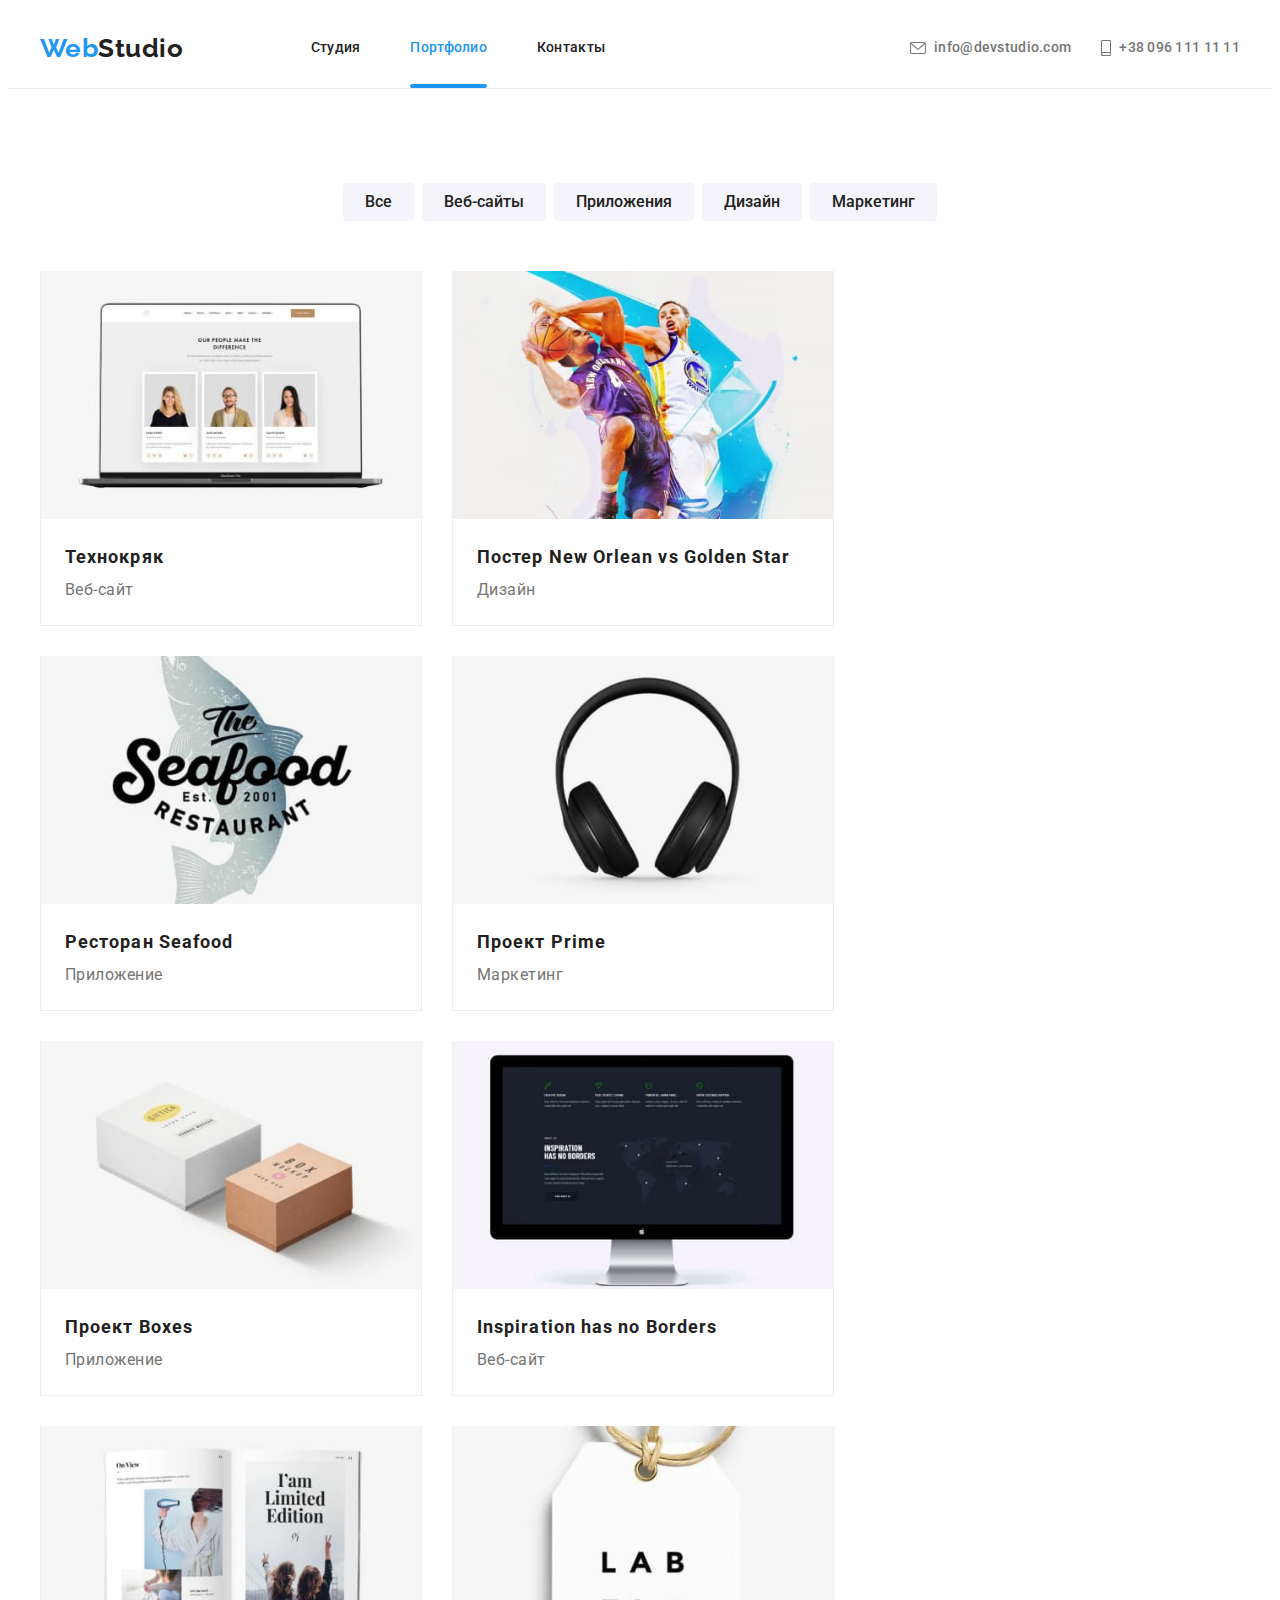
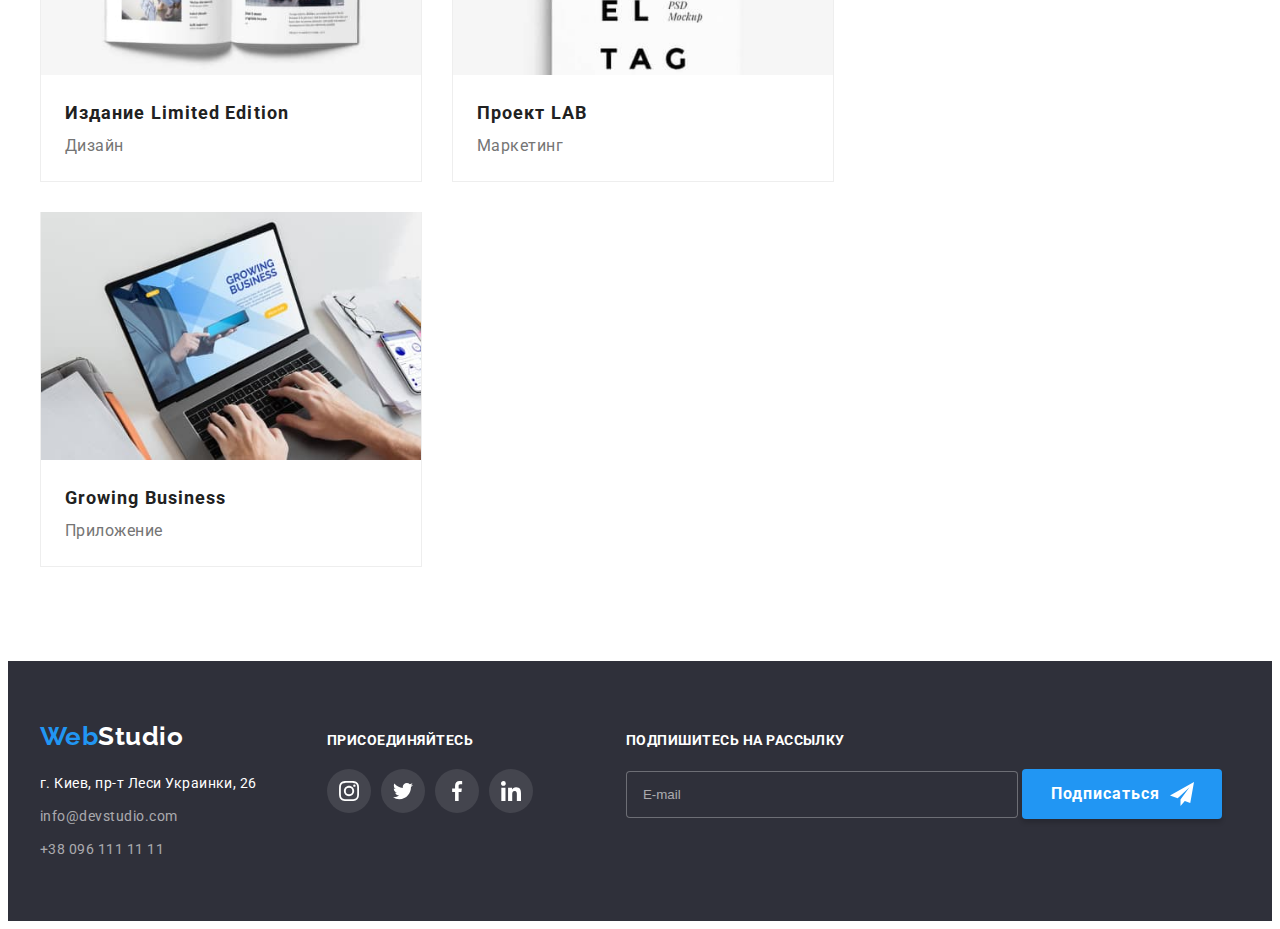
==== commit d17bac09: "делает мобильной меню на 100 высоты вьюпорта" ====
--- a/portfolio.html
+++ b/portfolio.html
@@ -223,7 +223,7 @@
         </section>
     </main>
     <!-- Footer -->
-    <footer class="footer section">
+    <footer class="footer section section--short">
         <div class="container footer__container">
             <div class="footer__box">
                 <a class="logo footer__logo link" href="./index.html"><span class="logo__first-word">Web</span>Studio</a>
--- a/css/main.min.css
+++ b/css/main.min.css
@@ -1,2 +1,2 @@
-.nav__link,.head-contacts__link,.head-socials__link,.logo,.foot-contacts__link,.port-card__link{text-decoration:none}.nav__item,.head-contacts__item,.head-socials,.feature,.service,.member,.member__socials,.clients,.foot-contacts__item,.footer-socials__item,.port-buttons,.port-cards{list-style-type:none}.button,.port-button__link{cursor:pointer;border:none;border-radius:4px}.button{display:-webkit-inline-box;display:-ms-inline-flexbox;display:inline-flex;-webkit-box-align:center;-ms-flex-align:center;align-items:center;-webkit-box-pack:center;-ms-flex-pack:center;justify-content:center;padding:10px;min-width:200px;min-height:50px;font-family:inherit;font-weight:700;font-size:16px;line-height:1.87;letter-spacing:0.06em;color:#fff;background-color:#2196f3;-webkit-box-shadow:0px 4px 4px rgba(0,0,0,0.15);box-shadow:0px 4px 4px rgba(0,0,0,0.15);-webkit-transition:background-color 250ms cubic-bezier(0.4, 0, 0.2, 1);transition:background-color 250ms cubic-bezier(0.4, 0, 0.2, 1)}.button:hover,.button:focus{background-color:#188ce8}.contact-form__input,.contact-form__feedback{display:block;width:100%;border:1px solid rgba(33,33,33,0.2);border-radius:4px;color:#212121;-webkit-transition:border 250ms cubic-bezier(0.4, 0, 0.2, 1);transition:border 250ms cubic-bezier(0.4, 0, 0.2, 1);font-size:14px;line-height:1.14;letter-spacing:0.01em}.contact-form__input:focus,.contact-form__feedback:focus{border:1px solid #2196f3;outline:white}ul{margin:0;padding:0}h1,h2,h3,h4,h5,h6,p{margin:0}img{max-width:100%;display:block;height:auto}body{font-family:'Roboto', sans-serif;font-weight:400;letter-spacing:0.03em;color:#757575}.container{padding-left:15px;padding-right:15px;margin:0 auto}@media screen and (min-width: 480px){.container{width:480px}}@media screen and (min-width: 768px){.container{width:768px}}@media screen and (min-width: 1200px){.container{width:1200px}}.section{padding-top:60px;padding-bottom:60px}@media screen and (min-width: 1200px){.section{padding-top:94px;padding-bottom:94px}}.section--top-padding-no{padding-top:0}.section--grey{background-color:#f5f4fa}.section__title{margin-bottom:30px;font-size:28px;line-height:1.18;text-align:center;letter-spacing:0.03em;color:#212121}@media screen and (min-width: 1200px){.section__title{margin-bottom:50px;font-size:36px;line-height:1.17}}.page-header{position:relative;border-bottom:1px solid #ececec}.page-header__container{display:-webkit-box;display:-ms-flexbox;display:flex;-webkit-box-align:center;-ms-flex-align:center;align-items:center;-webkit-box-pack:justify;-ms-flex-pack:justify;justify-content:space-between;min-height:60px}.nav{display:-webkit-box;display:-ms-flexbox;display:flex;-webkit-box-align:center;-ms-flex-align:center;align-items:center}.menu__button{display:-webkit-inline-box;display:-ms-inline-flexbox;display:inline-flex;margin:0;padding:0;border:none;background-color:transparent}.menu__button .icon-cross{display:none}.menu__button.is-open .icon-cross{display:block}.menu__button.is-open .icon-menu{display:none}@media screen and (min-width: 768px){.menu__button{display:none}}.menu__icon{fill:currentColor}@media screen and (max-width: 767px){.menu__container{display:none;position:absolute;top:100%;left:0;width:100%;min-height:300px;padding:48px 40px;-webkit-box-shadow:0px 4px 8px rgba(0,0,0,0.04),0px 2px 4px rgba(0,0,0,0.08),0px 1px 3px rgba(0,0,0,0.16);box-shadow:0px 4px 8px rgba(0,0,0,0.04),0px 2px 4px rgba(0,0,0,0.08),0px 1px 3px rgba(0,0,0,0.16);z-index:30;background:#fff}.menu__container.is-open{display:block}}@media screen and (min-width: 768px){.menu__container{display:-webkit-box;display:-ms-flexbox;display:flex;-webkit-box-align:center;-ms-flex-align:center;align-items:center}}@media screen and (max-width: 767px){.nav__list{margin-bottom:302px}}@media screen and (min-width: 768px){.nav__list{display:-webkit-box;display:-ms-flexbox;display:flex}}@media screen and (max-width: 767px){.nav__item:not(:last-child){margin-bottom:32px}}@media screen and (min-width: 768px){.nav__item:not(:last-child){margin-right:50px}}.nav__link{font-weight:500;font-size:40px;line-height:1.18;letter-spacing:0.02em;color:#212121;-webkit-transition:color 250ms cubic-bezier(0.4, 0, 0.2, 1);transition:color 250ms cubic-bezier(0.4, 0, 0.2, 1)}@media screen and (min-width: 768px){.nav__link{position:relative;display:block;padding-top:32px;padding-bottom:32px;font-size:14px;line-height:1.14}}.nav__link:hover,.nav__link:focus{color:#2196f3}@media screen and (min-width: 768px){.nav__link--current{color:#2196f3}.nav__link--current::after{display:inline-block;position:absolute;content:'';left:0;bottom:0;width:100%;height:4px;border-radius:2px;background-color:#2196f3}}@media screen and (max-width: 767px){.head-contacts{margin-bottom:64px}}@media screen and (min-width: 768px){.head-contacts{display:-webkit-box;display:-ms-flexbox;display:flex;-webkit-box-orient:vertical;-webkit-box-direction:reverse;-ms-flex-direction:column-reverse;flex-direction:column-reverse;margin-left:84px}}@media screen and (min-width: 1200px){.head-contacts{-webkit-box-orient:horizontal;-webkit-box-direction:reverse;-ms-flex-direction:row-reverse;flex-direction:row-reverse;margin-left:305px}}@media screen and (max-width: 767px){.head-contacts__item:not(:last-child){margin-bottom:32px}}@media screen and (min-width: 768px) and (max-width: 1199px){.head-contacts__item:last-child{margin-bottom:10px}}@media screen and (min-width: 1200px){.head-contacts__item:last-child{margin-right:30px}}.head-contacts__link{font-weight:500;letter-spacing:0.02em;color:#757575}@media screen and (min-width: 768px){.head-contacts__link{font-size:12px;line-height:1.17;display:-webkit-box;display:-ms-flexbox;display:flex;-webkit-box-align:center;-ms-flex-align:center;align-items:center}}@media screen and (min-width: 1200px){.head-contacts__link{padding-top:32px;padding-bottom:32px}.head-contacts__link:hover,.head-contacts__link:focus{color:#2196f3}}@media screen and (max-width: 767px){.head-contacts__link--big{font-size:34px;line-height:1.18;color:#2196f3}.head-contacts__link--small{font-size:24px;line-height:1.17}}.head-contacts__icon{margin-right:8px;fill:currentColor}@media screen and (max-width: 767px){.head-contacts__icon{display:none}}.head-socials{display:-webkit-box;display:-ms-flexbox;display:flex;-ms-flex-wrap:wrap;flex-wrap:wrap}@media screen and (min-width: 768px){.head-socials{display:none}}.head-socials__item:not(:first-child){padding-left:10px}.head-socials__item:not(:last-child){padding-right:10px;border-right:1px solid rgba(33,33,33,0.2)}.head-socials__link{font-weight:500;font-size:18px;line-height:1.22;letter-spacing:0.02em;color:#2196f3}.logo{display:inline-block;font-family:'Raleway', sans-serif;font-size:24px;line-height:1.17;font-weight:700;color:#212121}@media screen and (min-width: 1200px){.logo{font-size:26px;line-height:1.19}}.logo__first-word{color:#2196f3}.hero{max-width:480px;margin-left:auto;margin-right:auto;padding-top:118px;padding-bottom:118px;text-align:center;background-size:cover;background-position:center;background-repeat:no-repeat;background-image:-webkit-gradient(linear, left top, right top, from(rgba(47,48,58,0.4)), to(rgba(47,48,58,0.4))),url(../../images/hero-mob.jpg);background-image:linear-gradient(to right, rgba(47,48,58,0.4), rgba(47,48,58,0.4)),url(../../images/hero-mob.jpg);background-color:black}@media screen and (min-device-pixel-ratio: 2), screen and (-webkit-min-device-pixel-ratio: 2), screen and (min-resolution: 192dpi), screen and (min-resolution: 2dppx){.hero{background-image:-webkit-gradient(linear, left top, right top, from(rgba(47,48,58,0.4)), to(rgba(47,48,58,0.4))),url(../../images/hero-mob@2x.jpg);background-image:linear-gradient(to right, rgba(47,48,58,0.4), rgba(47,48,58,0.4)),url(../../images/hero-mob@2x.jpg)}}@media screen and (min-width: 481px){.hero{max-width:768px;background-image:-webkit-gradient(linear, left top, right top, from(rgba(47,48,58,0.4)), to(rgba(47,48,58,0.4))),url(../../images/hero-tab.jpg);background-image:linear-gradient(to right, rgba(47,48,58,0.4), rgba(47,48,58,0.4)),url(../../images/hero-tab.jpg)}}@media screen and (min-width: 481px) and (min-device-pixel-ratio: 2), screen and (min-width: 481px) and (-webkit-min-device-pixel-ratio: 2), screen and (min-width: 481px) and (min-resolution: 192dpi), screen and (min-width: 481px) and (min-resolution: 2dppx){.hero{background-image:-webkit-gradient(linear, left top, right top, from(rgba(47,48,58,0.4)), to(rgba(47,48,58,0.4))),url(../../images/hero-tab@2x.jpg);background-image:linear-gradient(to right, rgba(47,48,58,0.4), rgba(47,48,58,0.4)),url(../../images/hero-tab@2x.jpg)}}@media screen and (min-width: 769px){.hero{max-width:1200px;background-image:-webkit-gradient(linear, left top, right top, from(rgba(47,48,58,0.4)), to(rgba(47,48,58,0.4))),url(../../images/hero-desk.jpg);background-image:linear-gradient(to right, rgba(47,48,58,0.4), rgba(47,48,58,0.4)),url(../../images/hero-desk.jpg)}}@media screen and (min-width: 769px) and (min-device-pixel-ratio: 2), screen and (min-width: 769px) and (-webkit-min-device-pixel-ratio: 2), screen and (min-width: 769px) and (min-resolution: 192dpi), screen and (min-width: 769px) and (min-resolution: 2dppx){.hero{background-image:-webkit-gradient(linear, left top, right top, from(rgba(47,48,58,0.4)), to(rgba(47,48,58,0.4))),url(../../images/hero-desk@2x.jpg);background-image:linear-gradient(to right, rgba(47,48,58,0.4), rgba(47,48,58,0.4)),url(../../images/hero-desk@2x.jpg)}}@media screen and (min-width: 1200px){.hero{max-width:1600px;padding-top:200px;padding-bottom:200px}}.site-title{max-width:360px;margin-left:auto;margin-right:auto;margin-bottom:30px;font-weight:900;font-size:26px;line-height:1.62;letter-spacing:0.06em;text-transform:uppercase;color:#fff}@media screen and (min-width: 1200px){.site-title{max-width:696px;font-size:44px;line-height:1.36}}.backdrop{position:fixed;top:0;left:0;width:100%;height:100%;background-color:rgba(0,0,0,0.5);z-index:2;opacity:1;-webkit-transition:opacity 250ms cubic-bezier(0.4, 0, 0.2, 1);transition:opacity 250ms cubic-bezier(0.4, 0, 0.2, 1);overflow-y:scroll}@media screen and (max-width: 767px){.backdrop{padding:93px 15px 94px 15px}}.backdrop.is-hidden{pointer-events:none;opacity:0}.backdrop.is-hidden .modal{-webkit-transform:translate(-50%, -50%) scale(1.1);transform:translate(-50%, -50%) scale(1.1);opacity:0}.modal{position:relative;max-width:450px;padding:40px;border-radius:4px;text-align:center;background-color:#fff;-webkit-box-shadow:0px 1px 3px rgba(0,0,0,0.12),0px 1px 1px rgba(0,0,0,0.14),0px 2px 1px rgba(0,0,0,0.2);box-shadow:0px 1px 3px rgba(0,0,0,0.12),0px 1px 1px rgba(0,0,0,0.14),0px 2px 1px rgba(0,0,0,0.2);opacity:1;-webkit-transition:opacity 250ms cubic-bezier(0.4, 0, 0.2, 1);transition:opacity 250ms cubic-bezier(0.4, 0, 0.2, 1)}@media screen and (min-width: 768px){.modal{position:absolute;top:50%;left:50%;-webkit-transform:translate(-50%, -50%) scale(1);transform:translate(-50%, -50%) scale(1);-webkit-transition:-webkit-transform 250ms cubic-bezier(0.4, 0, 0.2, 1);transition:-webkit-transform 250ms cubic-bezier(0.4, 0, 0.2, 1);transition:transform 250ms cubic-bezier(0.4, 0, 0.2, 1);transition:transform 250ms cubic-bezier(0.4, 0, 0.2, 1), -webkit-transform 250ms cubic-bezier(0.4, 0, 0.2, 1)}}.close-button{position:absolute;top:8px;right:8px;display:-webkit-inline-box;display:-ms-inline-flexbox;display:inline-flex;-webkit-box-align:center;-ms-flex-align:center;align-items:center;width:30px;height:30px;cursor:pointer;color:#000;background-color:#fff;border:1px solid rgba(0,0,0,0.1);border-radius:50%;-webkit-transition:color 250ms cubic-bezier(0.4, 0, 0.2, 1);transition:color 250ms cubic-bezier(0.4, 0, 0.2, 1)}.close-button:focus,.close-button:hover{color:#2196f3}.close-icon{fill:currentColor}.contact-form__call{margin-bottom:30px;font-weight:700;font-size:20px;line-height:1.5;color:#212121}.contact-form__field{position:relative;display:block}.contact-form__field:not(:last-child){margin-bottom:28px}.contact-form__label{position:absolute;top:-4px;left:0;-webkit-transform:translateY(-100%);transform:translateY(-100%);font-size:12px;line-height:1.14;letter-spacing:0.01em;color:#757575}.contact-form__input{padding:12px 42px}.contact-form__input:focus+.contact-form__icon{fill:#2196f3}.contact-form__icon{position:absolute;top:50%;left:12px;-webkit-transform:translateY(-50%);transform:translateY(-50%);-webkit-transition:fill 250ms cubic-bezier(0.4, 0, 0.2, 1);transition:fill 250ms cubic-bezier(0.4, 0, 0.2, 1)}.contact-form__feedback{height:120px;margin-top:4px;padding:12px 16px;resize:none;color:#212121}.contact-form__feedback::-webkit-input-placeholder{font-size:14px;line-height:1.14;letter-spacing:0.01em;color:rgba(117,117,117,0.5)}.contact-form__feedback:-ms-input-placeholder{font-size:14px;line-height:1.14;letter-spacing:0.01em;color:rgba(117,117,117,0.5)}.contact-form__feedback::-ms-input-placeholder{font-size:14px;line-height:1.14;letter-spacing:0.01em;color:rgba(117,117,117,0.5)}.contact-form__feedback::placeholder{font-size:14px;line-height:1.14;letter-spacing:0.01em;color:rgba(117,117,117,0.5)}.contact-form__policy{position:relative;display:block;margin-bottom:30px;font-size:12px;line-height:1.17;color:#757575}.contact-form__checkbox{-webkit-appearance:none;-moz-appearance:none;appearance:none;margin-right:8px}.contact-form__checkbox:checked ~ .checkbox-icon{background-color:#2196f3;border:none}.contact-form__agreement{color:#2196f3}.checkbox-icon{position:absolute;top:50%;left:0;-webkit-transform:translateY(-50%);transform:translateY(-50%);border:2px solid #212121;border-radius:2px}@media screen and (min-width: 768px){.features{display:-webkit-box;display:-ms-flexbox;display:flex;-ms-flex-wrap:wrap;flex-wrap:wrap;margin:-15px}}@media screen and (max-width: 767px){.feature:not(:last-child){margin-bottom:30px}}@media screen and (min-width: 768px){.feature{-ms-flex-preferred-size:calc((100% - 30px * 2) / 2);flex-basis:calc((100% - 30px * 2) / 2);margin:15px}}@media screen and (min-width: 1200px){.feature{-ms-flex-preferred-size:calc((100% - 30px * 4) / 4);flex-basis:calc((100% - 30px * 4) / 4)}}.feature__thumb{display:-webkit-box;display:-ms-flexbox;display:flex;-webkit-box-align:center;-ms-flex-align:center;align-items:center;-webkit-box-pack:center;-ms-flex-pack:center;justify-content:center;width:100%;height:120px;border-radius:4px;margin-bottom:30px;background-color:#f5f4fa}.feature__subtitle{margin-bottom:10px;font-size:14px;line-height:1.14;text-transform:uppercase;color:#212121}@media screen and (max-width: 767px){.feature__subtitle{text-align:center}}.feature__desc{font-size:14px;line-height:1.71}.services__list{display:-webkit-box;display:-ms-flexbox;display:flex}.service{position:relative;text-align:center;z-index:1}.service:not(:nth-child(3n)){margin-right:30px}.service__title{position:absolute;left:0;bottom:0;width:100%;padding-top:27px;padding-bottom:27px;overflow:hidden;font-weight:700;font-size:14px;line-height:1.14;text-transform:uppercase;color:#fff;background-color:rgba(47,48,58,0.8)}@media screen and (max-width: 1199px){.services__section{display:none}}@media screen and (min-width: 768px){.members{display:-webkit-box;display:-ms-flexbox;display:flex;-ms-flex-wrap:wrap;flex-wrap:wrap;margin:-15px}}.member{-webkit-box-shadow:0px 1px 3px rgba(0,0,0,0.12),0px 1px 1px rgba(0,0,0,0.14),0px 2px 1px rgba(0,0,0,0.2);box-shadow:0px 1px 3px rgba(0,0,0,0.12),0px 1px 1px rgba(0,0,0,0.14),0px 2px 1px rgba(0,0,0,0.2);border-radius:0px 0px 4px 4px}@media screen and (min-width: 768px){.member{-ms-flex-preferred-size:calc((100% - 2 * 30px) / 2);flex-basis:calc((100% - 2 * 30px) / 2);margin:15px}}@media screen and (min-width: 1200px){.member{-ms-flex-preferred-size:calc((100% - 4 * 30px) / 4);flex-basis:calc((100% - 4 * 30px) / 4)}}.member__about{padding:30px 0px 24px 0px;text-align:center;background-color:#fff}.member__name{font-weight:500;font-size:16px;line-height:1.19;color:#212121}.member__position{margin-top:10px;font-size:16px;line-height:1.19}.member__socials{display:-webkit-inline-box;display:-ms-inline-flexbox;display:inline-flex;margin-top:16px}.member__social:not(:last-child){margin-right:10px}.member__link{display:-webkit-box;display:-ms-flexbox;display:flex;-webkit-box-align:center;-ms-flex-align:center;align-items:center;-webkit-box-pack:center;-ms-flex-pack:center;justify-content:center;width:44px;height:44px;border-radius:50%;color:#afb1b8;-webkit-transition:color 250ms cubic-bezier(0.4, 0, 0.2, 1),background-color 250ms cubic-bezier(0.4, 0, 0.2, 1);transition:color 250ms cubic-bezier(0.4, 0, 0.2, 1),background-color 250ms cubic-bezier(0.4, 0, 0.2, 1)}.member__link:hover,.member__link:focus{color:#fff;background-color:#2196f3}.member__icon-link{fill:currentColor}.clients{display:-webkit-box;display:-ms-flexbox;display:flex;-ms-flex-wrap:wrap;flex-wrap:wrap;margin:-15px}.client{-ms-flex-preferred-size:calc((100% - 2 * 30px) / 2);flex-basis:calc((100% - 2 * 30px) / 2);margin:15px}@media screen and (min-width: 768px){.client{-ms-flex-preferred-size:calc((100% - 3 * 30px) / 3);flex-basis:calc((100% - 3 * 30px) / 3)}}@media screen and (min-width: 1200px){.client{-ms-flex-preferred-size:calc((100% - 6 * 30px) / 6);flex-basis:calc((100% - 6 * 30px) / 6)}}.client__link{display:-webkit-box;display:-ms-flexbox;display:flex;-webkit-box-align:center;-ms-flex-align:center;align-items:center;-webkit-box-pack:center;-ms-flex-pack:center;justify-content:center;height:92px;border:1px solid #afb1b8;border-radius:4px;color:#afb1b8;-webkit-transition:color 250ms cubic-bezier(0.4, 0, 0.2, 1),border 250ms cubic-bezier(0.4, 0, 0.2, 1);transition:color 250ms cubic-bezier(0.4, 0, 0.2, 1),border 250ms cubic-bezier(0.4, 0, 0.2, 1)}.client__link:hover,.client__link:focus{border:1px solid #2196f3;color:#2196f3}.client__icon{fill:currentColor}.footer{background-color:#2f303a;text-align:center}@media screen and (min-width: 768px){.footer__container{display:-webkit-box;display:-ms-flexbox;display:flex;-ms-flex-wrap:wrap;flex-wrap:wrap;-webkit-box-align:baseline;-ms-flex-align:baseline;align-items:baseline;-webkit-box-pack:center;-ms-flex-pack:center;justify-content:center}}@media screen and (min-width: 1200px){.footer__container{display:-webkit-box;display:-ms-flexbox;display:flex;-webkit-box-pack:start;-ms-flex-pack:start;justify-content:flex-start}}@media screen and (min-width: 1200px){.footer__box{text-align:left}.footer__box:first-child{margin-right:70px}.footer__box:nth-child(2n){margin-right:93px}}@media screen and (max-width: 1199px){.footer__box:not(:last-child){margin-bottom:60px}}@media screen and (min-width: 768px) and (max-width: 1199px){.footer__box:not(:last-child){-ms-flex-preferred-size:50%;flex-basis:50%}}.footer__logo{color:#fff;margin-bottom:20px}.foot-contacts{font-style:normal}.foot-contacts__item:not(:last-child){margin-bottom:9px}.foot-contacts__link{font-size:14px;line-height:1.71;color:rgba(255,255,255,0.6)}.foot-contacts__link--light-color{color:#fff}.footer-socials__call,.signup__call{margin-bottom:20px;font-weight:700;font-size:14px;line-height:1.14;text-transform:uppercase;color:#fff}.footer-socials__list{display:-webkit-inline-box;display:-ms-inline-flexbox;display:inline-flex}.footer-socials__item:not(:last-child){margin-right:10px}.footer-socials__link{display:-webkit-box;display:-ms-flexbox;display:flex;-webkit-box-align:center;-ms-flex-align:center;align-items:center;-webkit-box-pack:center;-ms-flex-pack:center;justify-content:center;width:44px;height:44px;border-radius:50%;color:#fff;background-color:rgba(255,255,255,0.1);-webkit-transition:background-color 250ms cubic-bezier(0.4, 0, 0.2, 1);transition:background-color 250ms cubic-bezier(0.4, 0, 0.2, 1)}.footer-socials__link:hover,.footer-socials__link:focus{background-color:#2196f3}.footer-socials__icon{fill:currentColor}.signup__input{margin-bottom:20px;padding:15px 16px;border:1px solid rgba(255,255,255,0.3);border-radius:4px;color:#fff;background-color:#2f303a}.signup__input::-webkit-input-placeholder{color:rgba(255,255,255,0.6)}.signup__input:-ms-input-placeholder{color:rgba(255,255,255,0.6)}.signup__input::-ms-input-placeholder{color:rgba(255,255,255,0.6)}.signup__input::placeholder{color:rgba(255,255,255,0.6)}@media screen and (max-width: 1199px){.signup__input{max-width:450px;width:100%}}@media screen and (min-width: 1200px){.signup__input{width:358px}}.signup__icon{margin-left:10px}.port-buttons{display:-webkit-box;display:-ms-flexbox;display:flex;-ms-flex-wrap:wrap;flex-wrap:wrap}@media screen and (min-width: 768px){.port-buttons{-webkit-box-pack:center;-ms-flex-pack:center;justify-content:center;margin-bottom:30px}}.port-button:not(:last-child){margin-right:8px}@media screen and (max-width: 767px){.port-button{margin-bottom:15px}}.port-button__link{padding:6px 22px;font-family:inherit;font-weight:500;font-size:16px;line-height:1.62;text-align:center;color:#212121;background-color:#f5f4fa;-webkit-transition:color 250ms cubic-bezier(0.4, 0, 0.2, 1),background-color 250ms cubic-bezier(0.4, 0, 0.2, 1),-webkit-box-shadow 250ms cubic-bezier(0.4, 0, 0.2, 1);transition:color 250ms cubic-bezier(0.4, 0, 0.2, 1),background-color 250ms cubic-bezier(0.4, 0, 0.2, 1),-webkit-box-shadow 250ms cubic-bezier(0.4, 0, 0.2, 1);transition:box-shadow 250ms cubic-bezier(0.4, 0, 0.2, 1),color 250ms cubic-bezier(0.4, 0, 0.2, 1),background-color 250ms cubic-bezier(0.4, 0, 0.2, 1);transition:box-shadow 250ms cubic-bezier(0.4, 0, 0.2, 1),color 250ms cubic-bezier(0.4, 0, 0.2, 1),background-color 250ms cubic-bezier(0.4, 0, 0.2, 1),-webkit-box-shadow 250ms cubic-bezier(0.4, 0, 0.2, 1)}.port-button__link:focus,.port-button__link:hover{color:#fff;background-color:#2196f3;-webkit-box-shadow:0px 3px 1px rgba(0,0,0,0.1),0px 1px 2px rgba(0,0,0,0.08),0px 2px 2px rgba(0,0,0,0.12);box-shadow:0px 3px 1px rgba(0,0,0,0.1),0px 1px 2px rgba(0,0,0,0.08),0px 2px 2px rgba(0,0,0,0.12)}@media screen and (max-width: 767px){.port-cards{margin-top:25px}}@media screen and (min-width: 768px){.port-cards{display:-webkit-box;display:-ms-flexbox;display:flex;-ms-flex-wrap:wrap;flex-wrap:wrap;margin:-15px}}.port-card{max-width:450px}.port-card:not(:last-child){margin-bottom:30px}.port-card:hover,.port-card:focus{-webkit-box-shadow:0px 1px 1px rgba(0,0,0,0.12),0px 4px 4px rgba(0,0,0,0.06),1px 4px 6px rgba(0,0,0,0.16);box-shadow:0px 1px 1px rgba(0,0,0,0.12),0px 4px 4px rgba(0,0,0,0.06),1px 4px 6px rgba(0,0,0,0.16)}@media screen and (min-width: 768px){.port-card{-ms-flex-preferred-size:calc((100% - 2 * 30px) / 2);flex-basis:calc((100% - 2 * 30px) / 2);margin:15px}}@media screen and (min-width: 1200px){.port-card{-ms-flex-preferred-size:calc((100% - 3 * 30px) / 3);flex-basis:calc((100% - 3 * 30px) / 3);margin:15px}}.port-card__thumb{position:relative;overflow:hidden}.port-card__overlay{position:absolute;top:0;left:0;width:100%;height:100%;display:-webkit-box;display:-ms-flexbox;display:flex;-webkit-box-align:center;-ms-flex-align:center;align-items:center;-webkit-box-pack:center;-ms-flex-pack:center;justify-content:center;padding:20px;background-color:rgba(33,150,243,0.9);-webkit-transform:translateY(100%);transform:translateY(100%);-webkit-transition:-webkit-transform 250ms cubic-bezier(0.4, 0, 0.2, 1);transition:-webkit-transform 250ms cubic-bezier(0.4, 0, 0.2, 1);transition:transform 250ms cubic-bezier(0.4, 0, 0.2, 1);transition:transform 250ms cubic-bezier(0.4, 0, 0.2, 1), -webkit-transform 250ms cubic-bezier(0.4, 0, 0.2, 1)}.port-card__link:hover .port-card__overlay{-webkit-transform:translateY(0);transform:translateY(0)}.port-card__link:focus .port-card__overlay{-webkit-transform:translateY(0);transform:translateY(0)}.port-card__label{font-size:18px;line-height:1.56;color:#fff}.port-card__text{padding:20px 24px;border-right:1px solid #eee;border-left:1px solid #eee;border-bottom:1px solid #eee}.port-card__title{font-size:18px;line-height:2;letter-spacing:0.06em;color:#212121}.port-card__desc{font-size:16px;line-height:1.87;color:#757575}
+.nav__link,.head-contacts__link,.head-socials__link,.logo,.foot-contacts__link,.port-card__link{text-decoration:none}.nav__item,.head-contacts__item,.head-socials,.feature,.service,.member,.member__socials,.clients,.foot-contacts__item,.footer-socials__item,.port-buttons,.port-cards{list-style-type:none}.contact-form__checkbox{position:absolute;width:1px;height:1px;margin:-1px;border:0;padding:0;clip:rect(0 0 0 0);overflow:hidden}.button,.port-button__link{cursor:pointer;border:none;border-radius:4px}.button{display:-webkit-inline-box;display:-ms-inline-flexbox;display:inline-flex;-webkit-box-align:center;-ms-flex-align:center;align-items:center;-webkit-box-pack:center;-ms-flex-pack:center;justify-content:center;padding:10px;min-width:200px;min-height:50px;font-family:inherit;font-weight:700;font-size:16px;line-height:1.87;letter-spacing:0.06em;color:#fff;background-color:#2196f3;-webkit-box-shadow:0px 4px 4px rgba(0,0,0,0.15);box-shadow:0px 4px 4px rgba(0,0,0,0.15);-webkit-transition:background-color 250ms cubic-bezier(0.4, 0, 0.2, 1);transition:background-color 250ms cubic-bezier(0.4, 0, 0.2, 1)}.button:hover,.button:focus{background-color:#188ce8}.contact-form__input,.contact-form__feedback{display:block;width:100%;border:1px solid rgba(33,33,33,0.2);border-radius:4px;color:#212121;-webkit-transition:border 250ms cubic-bezier(0.4, 0, 0.2, 1);transition:border 250ms cubic-bezier(0.4, 0, 0.2, 1);font-size:14px;line-height:1.14;letter-spacing:0.01em}.contact-form__input:focus,.contact-form__feedback:focus{border:1px solid #2196f3;outline:white}ul{margin:0;padding:0}h1,h2,h3,h4,h5,h6,p{margin:0}img{max-width:100%;display:block;height:auto}body{font-family:'Roboto', sans-serif;font-weight:400;letter-spacing:0.03em;color:#757575}.container{padding-left:15px;padding-right:15px;margin:0 auto}@media screen and (min-width: 480px){.container{width:480px}}@media screen and (min-width: 768px){.container{width:768px}}@media screen and (min-width: 1200px){.container{width:1200px}}.section{padding-top:60px;padding-bottom:60px}@media screen and (min-width: 1200px){.section{padding-top:94px;padding-bottom:94px}}@media screen and (min-width: 1200px){.section--short{padding-top:60px;padding-bottom:60px}}.section--top-padding-no{padding-top:0}.section--grey{background-color:#f5f4fa}.section__title{margin-bottom:30px;font-size:28px;line-height:1.18;text-align:center;letter-spacing:0.03em;color:#212121}@media screen and (min-width: 1200px){.section__title{margin-bottom:50px;font-size:36px;line-height:1.17}}.page-header{position:relative;border-bottom:1px solid #ececec}.page-header__container{display:-webkit-box;display:-ms-flexbox;display:flex;-webkit-box-align:center;-ms-flex-align:center;align-items:center;-webkit-box-pack:justify;-ms-flex-pack:justify;justify-content:space-between;min-height:60px}.nav{display:-webkit-box;display:-ms-flexbox;display:flex;-webkit-box-align:center;-ms-flex-align:center;align-items:center}.menu__button{display:-webkit-inline-box;display:-ms-inline-flexbox;display:inline-flex;margin:0;padding:0;border:none;background-color:transparent;z-index:3;-webkit-transition:color 250ms cubic-bezier(0.4, 0, 0.2, 1);transition:color 250ms cubic-bezier(0.4, 0, 0.2, 1)}.menu__button:hover,.menu__button:focus{color:#2196f3}.menu__button .icon-cross{display:none}.menu__button.is-open .icon-cross{display:block}.menu__button.is-open .icon-menu{display:none}@media screen and (min-width: 768px){.menu__button{display:none}}.menu__icon{fill:currentColor}@media screen and (max-width: 767px){.menu__container{display:none;position:absolute;top:0;left:0;width:100%;min-height:100vh;-webkit-box-orient:vertical;-webkit-box-direction:normal;-ms-flex-direction:column;flex-direction:column;padding:48px 40px;-webkit-box-shadow:0px 4px 8px rgba(0,0,0,0.04),0px 2px 4px rgba(0,0,0,0.08),0px 1px 3px rgba(0,0,0,0.16);box-shadow:0px 4px 8px rgba(0,0,0,0.04),0px 2px 4px rgba(0,0,0,0.08),0px 1px 3px rgba(0,0,0,0.16);z-index:2;background:#fff}.menu__container.is-open{display:-webkit-box;display:-ms-flexbox;display:flex}}@media screen and (min-width: 768px){.menu__container{display:-webkit-box;display:-ms-flexbox;display:flex;-webkit-box-align:center;-ms-flex-align:center;align-items:center}}@media screen and (max-width: 767px){.nav__list{margin-bottom:auto}}@media screen and (min-width: 768px){.nav__list{display:-webkit-box;display:-ms-flexbox;display:flex}}@media screen and (max-width: 767px){.nav__item:not(:last-child){margin-bottom:32px}}@media screen and (min-width: 768px){.nav__item:not(:last-child){margin-right:50px}}.nav__link{font-weight:500;font-size:40px;line-height:1.18;letter-spacing:0.02em;color:#212121;-webkit-transition:color 250ms cubic-bezier(0.4, 0, 0.2, 1);transition:color 250ms cubic-bezier(0.4, 0, 0.2, 1)}@media screen and (min-width: 768px){.nav__link{position:relative;display:block;padding-top:32px;padding-bottom:32px;font-size:14px;line-height:1.14}}.nav__link:hover,.nav__link:focus{color:#2196f3}@media screen and (min-width: 768px){.nav__link--current{color:#2196f3}.nav__link--current::after{display:inline-block;position:absolute;content:'';left:0;bottom:0;width:100%;height:4px;border-radius:2px;background-color:#2196f3}}@media screen and (max-width: 767px){.head-contacts{margin-bottom:64px}}@media screen and (min-width: 768px){.head-contacts{display:-webkit-box;display:-ms-flexbox;display:flex;-webkit-box-orient:vertical;-webkit-box-direction:reverse;-ms-flex-direction:column-reverse;flex-direction:column-reverse;margin-left:84px}}@media screen and (min-width: 1200px){.head-contacts{-webkit-box-orient:horizontal;-webkit-box-direction:reverse;-ms-flex-direction:row-reverse;flex-direction:row-reverse;margin-left:305px}}@media screen and (max-width: 767px){.head-contacts__item:not(:last-child){margin-bottom:32px}}@media screen and (min-width: 768px) and (max-width: 1199px){.head-contacts__item:last-child{margin-bottom:10px}}@media screen and (min-width: 1200px){.head-contacts__item:last-child{margin-right:30px}}.head-contacts__link{font-weight:500;letter-spacing:0.02em;color:#757575}@media screen and (min-width: 768px){.head-contacts__link{font-size:12px;line-height:1.17;display:-webkit-box;display:-ms-flexbox;display:flex;-webkit-box-align:center;-ms-flex-align:center;align-items:center}}@media screen and (min-width: 1200px){.head-contacts__link{font-size:14px;line-height:1.14;padding-top:32px;padding-bottom:32px}.head-contacts__link:hover,.head-contacts__link:focus{color:#2196f3}}@media screen and (max-width: 767px){.head-contacts__link--big{font-size:34px;line-height:1.18;color:#2196f3}.head-contacts__link--small{font-size:24px;line-height:1.17}}.head-contacts__icon{margin-right:8px;fill:currentColor}@media screen and (max-width: 767px){.head-contacts__icon{display:none}}.head-socials{display:-webkit-box;display:-ms-flexbox;display:flex;-ms-flex-wrap:wrap;flex-wrap:wrap}@media screen and (min-width: 768px){.head-socials{display:none}}.head-socials__item:not(:first-child){padding-left:10px}.head-socials__item:not(:last-child){padding-right:10px;border-right:1px solid rgba(33,33,33,0.2)}.head-socials__link{font-weight:500;font-size:18px;line-height:1.22;letter-spacing:0.02em;color:#2196f3}.logo{display:inline-block;font-family:'Raleway', sans-serif;font-size:24px;line-height:1.17;font-weight:700;color:#212121}@media screen and (min-width: 1200px){.logo{font-size:26px;line-height:1.19}}.logo__first-word{color:#2196f3}.hero{max-width:480px;margin-left:auto;margin-right:auto;padding-top:118px;padding-bottom:118px;text-align:center;background-size:cover;background-position:center;background-repeat:no-repeat;background-image:-webkit-gradient(linear, left top, right top, from(rgba(47,48,58,0.4)), to(rgba(47,48,58,0.4))),url(../images/hero-mob.jpg);background-image:linear-gradient(to right, rgba(47,48,58,0.4), rgba(47,48,58,0.4)),url(../images/hero-mob.jpg);background-color:black}@media screen and (min-device-pixel-ratio: 2), screen and (-webkit-min-device-pixel-ratio: 2), screen and (min-resolution: 192dpi), screen and (min-resolution: 2dppx){.hero{background-image:-webkit-gradient(linear, left top, right top, from(rgba(47,48,58,0.4)), to(rgba(47,48,58,0.4))),url(../images/hero-mob@2x.jpg);background-image:linear-gradient(to right, rgba(47,48,58,0.4), rgba(47,48,58,0.4)),url(../images/hero-mob@2x.jpg)}}@media screen and (min-width: 481px){.hero{max-width:768px;background-image:-webkit-gradient(linear, left top, right top, from(rgba(47,48,58,0.4)), to(rgba(47,48,58,0.4))),url(../images/hero-tab.jpg);background-image:linear-gradient(to right, rgba(47,48,58,0.4), rgba(47,48,58,0.4)),url(../images/hero-tab.jpg)}}@media screen and (min-width: 481px) and (min-device-pixel-ratio: 2), screen and (min-width: 481px) and (-webkit-min-device-pixel-ratio: 2), screen and (min-width: 481px) and (min-resolution: 192dpi), screen and (min-width: 481px) and (min-resolution: 2dppx){.hero{background-image:-webkit-gradient(linear, left top, right top, from(rgba(47,48,58,0.4)), to(rgba(47,48,58,0.4))),url(../images/hero-tab@2x.jpg);background-image:linear-gradient(to right, rgba(47,48,58,0.4), rgba(47,48,58,0.4)),url(../images/hero-tab@2x.jpg)}}@media screen and (min-width: 769px){.hero{max-width:1200px;background-image:-webkit-gradient(linear, left top, right top, from(rgba(47,48,58,0.4)), to(rgba(47,48,58,0.4))),url(../images/hero-desk.jpg);background-image:linear-gradient(to right, rgba(47,48,58,0.4), rgba(47,48,58,0.4)),url(../images/hero-desk.jpg)}}@media screen and (min-width: 769px) and (min-device-pixel-ratio: 2), screen and (min-width: 769px) and (-webkit-min-device-pixel-ratio: 2), screen and (min-width: 769px) and (min-resolution: 192dpi), screen and (min-width: 769px) and (min-resolution: 2dppx){.hero{background-image:-webkit-gradient(linear, left top, right top, from(rgba(47,48,58,0.4)), to(rgba(47,48,58,0.4))),url(../images/hero-desk@2x.jpg);background-image:linear-gradient(to right, rgba(47,48,58,0.4), rgba(47,48,58,0.4)),url(../images/hero-desk@2x.jpg)}}@media screen and (min-width: 1200px){.hero{max-width:1600px;padding-top:200px;padding-bottom:200px}}.site-title{max-width:360px;margin-left:auto;margin-right:auto;margin-bottom:30px;font-weight:900;font-size:26px;line-height:1.62;letter-spacing:0.06em;text-transform:uppercase;color:#fff}@media screen and (min-width: 1200px){.site-title{max-width:696px;font-size:44px;line-height:1.36}}.backdrop{position:fixed;top:0;left:0;width:100%;height:100%;background-color:rgba(0,0,0,0.5);z-index:4;opacity:1;-webkit-transition:opacity 250ms cubic-bezier(0.4, 0, 0.2, 1);transition:opacity 250ms cubic-bezier(0.4, 0, 0.2, 1);overflow-y:scroll}@media screen and (max-width: 767px){.backdrop{padding:93px 15px 94px 15px}}.backdrop.is-hidden{pointer-events:none;opacity:0}.backdrop.is-hidden .modal{-webkit-transform:scale(1.1);transform:scale(1.1)}@media screen and (min-width: 768px){.backdrop.is-hidden .modal{-webkit-transform:translate(-50%, -50%) scale(1.1);transform:translate(-50%, -50%) scale(1.1)}}.modal{position:relative;padding:40px;border-radius:4px;text-align:center;background-color:#fff;-webkit-box-shadow:0px 1px 3px rgba(0,0,0,0.12),0px 1px 1px rgba(0,0,0,0.14),0px 2px 1px rgba(0,0,0,0.2);box-shadow:0px 1px 3px rgba(0,0,0,0.12),0px 1px 1px rgba(0,0,0,0.14),0px 2px 1px rgba(0,0,0,0.2);-webkit-transition:-webkit-transform 250ms cubic-bezier(0.4, 0, 0.2, 1);transition:-webkit-transform 250ms cubic-bezier(0.4, 0, 0.2, 1);transition:transform 250ms cubic-bezier(0.4, 0, 0.2, 1);transition:transform 250ms cubic-bezier(0.4, 0, 0.2, 1), -webkit-transform 250ms cubic-bezier(0.4, 0, 0.2, 1)}@media screen and (max-width: 767px){.modal{max-width:450px;margin-left:auto;margin-right:auto}}@media screen and (min-width: 768px){.modal{width:450px;position:absolute;top:50%;left:50%;-webkit-transform:translate(-50%, -50%) scale(1);transform:translate(-50%, -50%) scale(1)}}@media screen and (min-width: 1200px){.modal{width:528px}}.close-button{position:absolute;top:8px;right:8px;display:block;width:30px;height:30px;cursor:pointer;color:#000;background-color:transparent;border:1px solid rgba(0,0,0,0.1);border-radius:50%;-webkit-transition:color 250ms cubic-bezier(0.4, 0, 0.2, 1);transition:color 250ms cubic-bezier(0.4, 0, 0.2, 1)}.close-button:focus,.close-button:hover{color:#2196f3}.close-icon{position:absolute;top:50%;left:50%;-webkit-transform:translate(-50%, -50%);transform:translate(-50%, -50%);fill:currentColor}.contact-form__call{margin-bottom:30px;font-weight:700;font-size:20px;line-height:1.5;color:#212121}@media screen and (min-width: 1200px){.contact-form__call{line-height:1.15}}.contact-form__field{position:relative;display:block}.contact-form__field:not(:last-child){margin-bottom:28px}.contact-form__label{position:absolute;top:-4px;left:0;-webkit-transform:translateY(-100%);transform:translateY(-100%);font-size:12px;line-height:1.14;letter-spacing:0.01em;color:#757575}.contact-form__input{padding:12px 42px}.contact-form__input:focus+.contact-form__icon{fill:#2196f3}.contact-form__icon{position:absolute;top:50%;left:12px;-webkit-transform:translateY(-50%);transform:translateY(-50%);-webkit-transition:fill 250ms cubic-bezier(0.4, 0, 0.2, 1);transition:fill 250ms cubic-bezier(0.4, 0, 0.2, 1)}.contact-form__feedback{height:120px;margin-top:4px;padding:12px 16px;resize:none;color:#212121}.contact-form__feedback::-webkit-input-placeholder{font-size:14px;line-height:1.14;letter-spacing:0.01em;color:rgba(117,117,117,0.5)}.contact-form__feedback:-ms-input-placeholder{font-size:14px;line-height:1.14;letter-spacing:0.01em;color:rgba(117,117,117,0.5)}.contact-form__feedback::-ms-input-placeholder{font-size:14px;line-height:1.14;letter-spacing:0.01em;color:rgba(117,117,117,0.5)}.contact-form__feedback::placeholder{font-size:14px;line-height:1.14;letter-spacing:0.01em;color:rgba(117,117,117,0.5)}@media screen and (min-width: 1200px){.contact-form__feedback::-webkit-input-placeholder{font-size:12px;line-height:1.17}.contact-form__feedback:-ms-input-placeholder{font-size:12px;line-height:1.17}.contact-form__feedback::-ms-input-placeholder{font-size:12px;line-height:1.17}.contact-form__feedback::placeholder{font-size:12px;line-height:1.17}}.contact-form__policy{text-align:center;padding-left:20px;position:relative;display:inline-block;margin-bottom:30px;font-size:12px;line-height:1.17;color:#757575}@media screen and (min-width: 1200px){.contact-form__policy{font-size:14px;line-height:1.71}}.contact-form__checkbox:checked ~ .checkbox-icon{background-color:#2196f3;border:none}.contact-form__agreement{color:#2196f3}.checkbox-icon{position:absolute;top:50%;left:0;-webkit-transform:translateY(-50%);transform:translateY(-50%);border:2px solid #212121;border-radius:2px}@media screen and (min-width: 768px){.features{display:-webkit-box;display:-ms-flexbox;display:flex;-ms-flex-wrap:wrap;flex-wrap:wrap;margin:-15px}}@media screen and (max-width: 767px){.feature:not(:last-child){margin-bottom:30px}}@media screen and (min-width: 768px){.feature{-ms-flex-preferred-size:calc((100% - 30px * 2) / 2);flex-basis:calc((100% - 30px * 2) / 2);margin:15px}}@media screen and (min-width: 1200px){.feature{-ms-flex-preferred-size:calc((100% - 30px * 4) / 4);flex-basis:calc((100% - 30px * 4) / 4)}}.feature__thumb{display:-webkit-box;display:-ms-flexbox;display:flex;-webkit-box-align:center;-ms-flex-align:center;align-items:center;-webkit-box-pack:center;-ms-flex-pack:center;justify-content:center;width:100%;height:120px;border-radius:4px;margin-bottom:30px;background-color:#f5f4fa}.feature__subtitle{margin-bottom:10px;font-size:14px;line-height:1.14;text-transform:uppercase;color:#212121}@media screen and (max-width: 767px){.feature__subtitle{text-align:center}}.feature__desc{font-size:14px;line-height:1.71}.services__list{display:-webkit-box;display:-ms-flexbox;display:flex}.service{position:relative;text-align:center;z-index:1}.service:not(:nth-child(3n)){margin-right:30px}.service__title{position:absolute;left:0;bottom:0;width:100%;padding-top:27px;padding-bottom:27px;overflow:hidden;font-weight:700;font-size:14px;line-height:1.14;text-transform:uppercase;color:#fff;background-color:rgba(47,48,58,0.8)}@media screen and (max-width: 1199px){.services__section{display:none}}@media screen and (min-width: 768px){.members{display:-webkit-box;display:-ms-flexbox;display:flex;-ms-flex-wrap:wrap;flex-wrap:wrap;margin:-15px}}.member{-webkit-box-shadow:0px 1px 3px rgba(0,0,0,0.12),0px 1px 1px rgba(0,0,0,0.14),0px 2px 1px rgba(0,0,0,0.2);box-shadow:0px 1px 3px rgba(0,0,0,0.12),0px 1px 1px rgba(0,0,0,0.14),0px 2px 1px rgba(0,0,0,0.2);border-radius:0px 0px 4px 4px}@media screen and (max-width: 767px){.member:not(:last-child){margin-bottom:30px}}@media screen and (min-width: 768px){.member{-ms-flex-preferred-size:calc((100% - 2 * 30px) / 2);flex-basis:calc((100% - 2 * 30px) / 2);margin:15px}}@media screen and (min-width: 1200px){.member{-ms-flex-preferred-size:calc((100% - 4 * 30px) / 4);flex-basis:calc((100% - 4 * 30px) / 4)}}.member__about{padding:30px 0px 24px 0px;text-align:center;background-color:#fff}.member__name{font-weight:500;font-size:16px;line-height:1.19;color:#212121}.member__position{margin-top:10px;font-size:16px;line-height:1.19}.member__socials{display:-webkit-inline-box;display:-ms-inline-flexbox;display:inline-flex;margin-top:16px}.member__social:not(:last-child){margin-right:10px}.member__link{display:-webkit-box;display:-ms-flexbox;display:flex;-webkit-box-align:center;-ms-flex-align:center;align-items:center;-webkit-box-pack:center;-ms-flex-pack:center;justify-content:center;width:44px;height:44px;border-radius:50%;color:#afb1b8;-webkit-transition:color 250ms cubic-bezier(0.4, 0, 0.2, 1),background-color 250ms cubic-bezier(0.4, 0, 0.2, 1);transition:color 250ms cubic-bezier(0.4, 0, 0.2, 1),background-color 250ms cubic-bezier(0.4, 0, 0.2, 1)}.member__link:hover,.member__link:focus{color:#fff;background-color:#2196f3}.member__icon-link{fill:currentColor}.clients{display:-webkit-box;display:-ms-flexbox;display:flex;-ms-flex-wrap:wrap;flex-wrap:wrap;margin:-15px}.client{-ms-flex-preferred-size:calc((100% - 2 * 30px) / 2);flex-basis:calc((100% - 2 * 30px) / 2);margin:15px}@media screen and (min-width: 768px){.client{-ms-flex-preferred-size:calc((100% - 3 * 30px) / 3);flex-basis:calc((100% - 3 * 30px) / 3)}}@media screen and (min-width: 1200px){.client{-ms-flex-preferred-size:calc((100% - 6 * 30px) / 6);flex-basis:calc((100% - 6 * 30px) / 6)}}.client__link{display:-webkit-box;display:-ms-flexbox;display:flex;-webkit-box-align:center;-ms-flex-align:center;align-items:center;-webkit-box-pack:center;-ms-flex-pack:center;justify-content:center;height:92px;border:1px solid #afb1b8;border-radius:4px;color:#afb1b8;-webkit-transition:color 250ms cubic-bezier(0.4, 0, 0.2, 1),border 250ms cubic-bezier(0.4, 0, 0.2, 1);transition:color 250ms cubic-bezier(0.4, 0, 0.2, 1),border 250ms cubic-bezier(0.4, 0, 0.2, 1)}.client__link:hover,.client__link:focus{border:1px solid #2196f3;color:#2196f3}.client__icon{fill:currentColor}.footer{background-color:#2f303a;text-align:center}@media screen and (min-width: 768px){.footer__container{display:-webkit-box;display:-ms-flexbox;display:flex;-ms-flex-wrap:wrap;flex-wrap:wrap;-webkit-box-align:baseline;-ms-flex-align:baseline;align-items:baseline;-webkit-box-pack:center;-ms-flex-pack:center;justify-content:center}}@media screen and (min-width: 1200px){.footer__container{display:-webkit-box;display:-ms-flexbox;display:flex;-webkit-box-pack:start;-ms-flex-pack:start;justify-content:flex-start}}@media screen and (min-width: 1200px){.footer__box{text-align:left}.footer__box:first-child{margin-right:70px}.footer__box:nth-child(2n){margin-right:93px}}@media screen and (max-width: 1199px){.footer__box:not(:last-child){margin-bottom:60px}}@media screen and (min-width: 768px) and (max-width: 1199px){.footer__box:not(:last-child){-ms-flex-preferred-size:50%;flex-basis:50%}}.footer__logo{color:#fff;margin-bottom:20px}.foot-contacts{font-style:normal}.foot-contacts__item:not(:last-child){margin-bottom:9px}.foot-contacts__link{font-size:14px;line-height:1.71;color:rgba(255,255,255,0.6)}.foot-contacts__link--light-color{color:#fff}.footer-socials__call,.signup__call{margin-bottom:20px;font-weight:700;font-size:14px;line-height:1.14;text-transform:uppercase;color:#fff}.footer-socials__list{display:-webkit-inline-box;display:-ms-inline-flexbox;display:inline-flex}.footer-socials__item:not(:last-child){margin-right:10px}.footer-socials__link{display:-webkit-box;display:-ms-flexbox;display:flex;-webkit-box-align:center;-ms-flex-align:center;align-items:center;-webkit-box-pack:center;-ms-flex-pack:center;justify-content:center;width:44px;height:44px;border-radius:50%;color:#fff;background-color:rgba(255,255,255,0.1);-webkit-transition:background-color 250ms cubic-bezier(0.4, 0, 0.2, 1);transition:background-color 250ms cubic-bezier(0.4, 0, 0.2, 1)}.footer-socials__link:hover,.footer-socials__link:focus{background-color:#2196f3}.footer-socials__icon{fill:currentColor}.signup__input{margin-bottom:20px;padding:15px 16px;border:1px solid rgba(255,255,255,0.3);border-radius:4px;color:#fff;background-color:#2f303a}.signup__input::-webkit-input-placeholder{color:rgba(255,255,255,0.6)}.signup__input:-ms-input-placeholder{color:rgba(255,255,255,0.6)}.signup__input::-ms-input-placeholder{color:rgba(255,255,255,0.6)}.signup__input::placeholder{color:rgba(255,255,255,0.6)}@media screen and (max-width: 767px){.signup__input{width:100%;max-width:450px}}@media screen and (min-width: 768px) and (max-width: 1199px){.signup__input{display:block;width:450px}}@media screen and (min-width: 1200px){.signup__input{width:358px}}.signup__icon{margin-left:10px}.port-buttons{display:-webkit-box;display:-ms-flexbox;display:flex;-ms-flex-wrap:wrap;flex-wrap:wrap}@media screen and (min-width: 768px){.port-buttons{-webkit-box-pack:center;-ms-flex-pack:center;justify-content:center;margin-bottom:30px}}@media screen and (min-width: 1200px){.port-buttons{margin-bottom:50px}}.port-button:not(:last-child){margin-right:8px}@media screen and (max-width: 767px){.port-button{margin-bottom:15px}}.port-button__link{padding:6px 22px;font-family:inherit;font-weight:500;font-size:16px;line-height:1.62;text-align:center;color:#212121;background-color:#f5f4fa;-webkit-transition:color 250ms cubic-bezier(0.4, 0, 0.2, 1),background-color 250ms cubic-bezier(0.4, 0, 0.2, 1),-webkit-box-shadow 250ms cubic-bezier(0.4, 0, 0.2, 1);transition:color 250ms cubic-bezier(0.4, 0, 0.2, 1),background-color 250ms cubic-bezier(0.4, 0, 0.2, 1),-webkit-box-shadow 250ms cubic-bezier(0.4, 0, 0.2, 1);transition:box-shadow 250ms cubic-bezier(0.4, 0, 0.2, 1),color 250ms cubic-bezier(0.4, 0, 0.2, 1),background-color 250ms cubic-bezier(0.4, 0, 0.2, 1);transition:box-shadow 250ms cubic-bezier(0.4, 0, 0.2, 1),color 250ms cubic-bezier(0.4, 0, 0.2, 1),background-color 250ms cubic-bezier(0.4, 0, 0.2, 1),-webkit-box-shadow 250ms cubic-bezier(0.4, 0, 0.2, 1)}.port-button__link:focus,.port-button__link:hover{color:#fff;background-color:#2196f3;-webkit-box-shadow:0px 3px 1px rgba(0,0,0,0.1),0px 1px 2px rgba(0,0,0,0.08),0px 2px 2px rgba(0,0,0,0.12);box-shadow:0px 3px 1px rgba(0,0,0,0.1),0px 1px 2px rgba(0,0,0,0.08),0px 2px 2px rgba(0,0,0,0.12)}@media screen and (max-width: 767px){.port-cards{margin-top:25px}}@media screen and (min-width: 768px){.port-cards{display:-webkit-box;display:-ms-flexbox;display:flex;-ms-flex-wrap:wrap;flex-wrap:wrap;margin:-15px}}.port-card{max-width:450px;border-bottom:1px solid #eee;border-right:1px solid #eee;border-left:1px solid #eee}.port-card:hover,.port-card:focus{-webkit-box-shadow:0px 1px 1px rgba(0,0,0,0.12),0px 4px 4px rgba(0,0,0,0.06),1px 4px 6px rgba(0,0,0,0.16);box-shadow:0px 1px 1px rgba(0,0,0,0.12),0px 4px 4px rgba(0,0,0,0.06),1px 4px 6px rgba(0,0,0,0.16)}@media screen and (max-width: 767px){.port-card:not(:last-child){margin-bottom:30px}}@media screen and (min-width: 768px){.port-card{-ms-flex-preferred-size:calc((100% - 2 * 30px) / 2);flex-basis:calc((100% - 2 * 30px) / 2);margin:15px}}@media screen and (min-width: 1200px){.port-card{-ms-flex-preferred-size:calc((100% - 3 * 30px) / 3);flex-basis:calc((100% - 3 * 30px) / 3);margin:15px}}.port-card__thumb{position:relative;overflow:hidden}.port-card__overlay{position:absolute;top:0;left:0;width:100%;height:100%;overflow:hidden;display:-webkit-box;display:-ms-flexbox;display:flex;-webkit-box-align:center;-ms-flex-align:center;align-items:center;-webkit-box-pack:center;-ms-flex-pack:center;justify-content:center;padding:20px;background-color:rgba(33,150,243,0.9);-webkit-transform:translateY(101%);transform:translateY(101%);-webkit-transition:-webkit-transform 250ms cubic-bezier(0.4, 0, 0.2, 1);transition:-webkit-transform 250ms cubic-bezier(0.4, 0, 0.2, 1);transition:transform 250ms cubic-bezier(0.4, 0, 0.2, 1);transition:transform 250ms cubic-bezier(0.4, 0, 0.2, 1), -webkit-transform 250ms cubic-bezier(0.4, 0, 0.2, 1)}.port-card__link:hover .port-card__overlay{-webkit-transform:translateY(0);transform:translateY(0)}.port-card__link:focus .port-card__overlay{-webkit-transform:translateY(0);transform:translateY(0)}.port-card__label{font-size:18px;line-height:1.56;color:#fff}.port-card__text{height:auto;padding:20px 24px}.port-card__title{font-size:18px;line-height:2;letter-spacing:0.06em;color:#212121}.port-card__desc{font-size:16px;line-height:1.87;color:#757575}
 /*# sourceMappingURL=main.min.css.map */